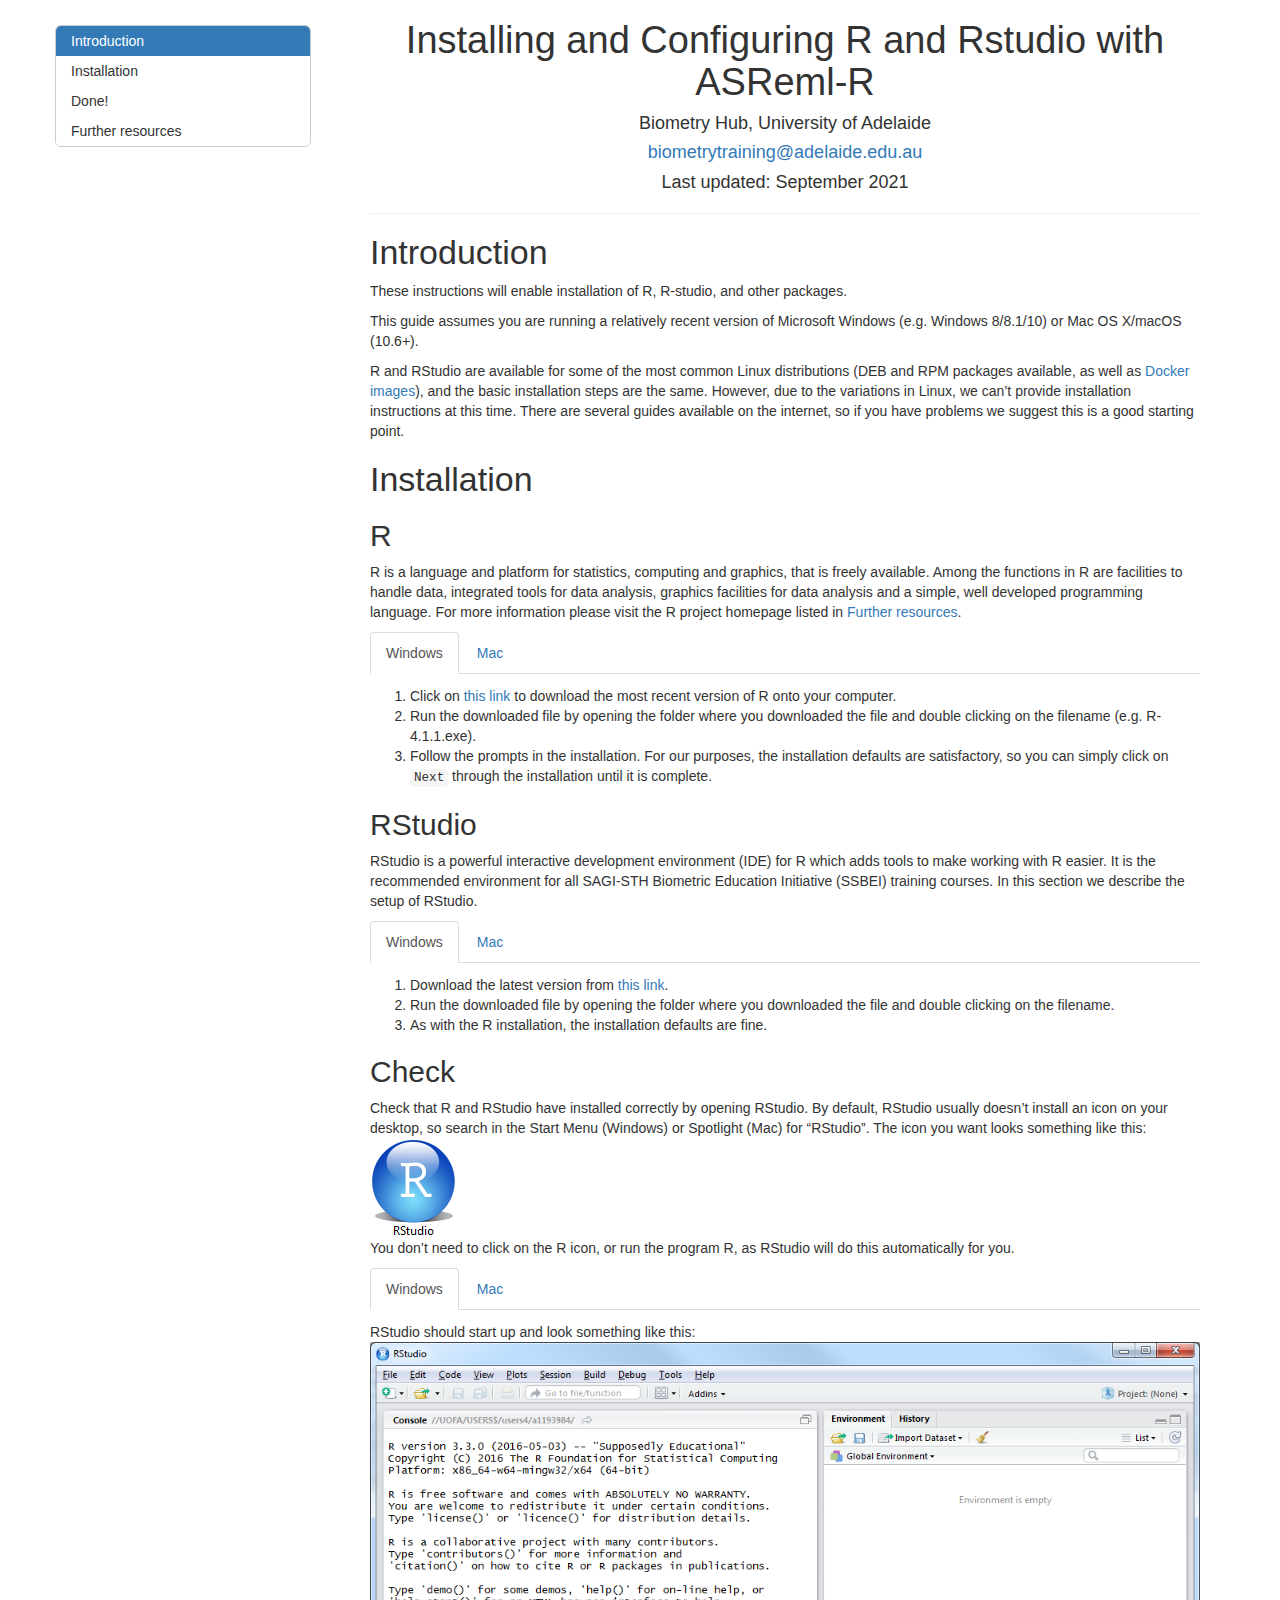
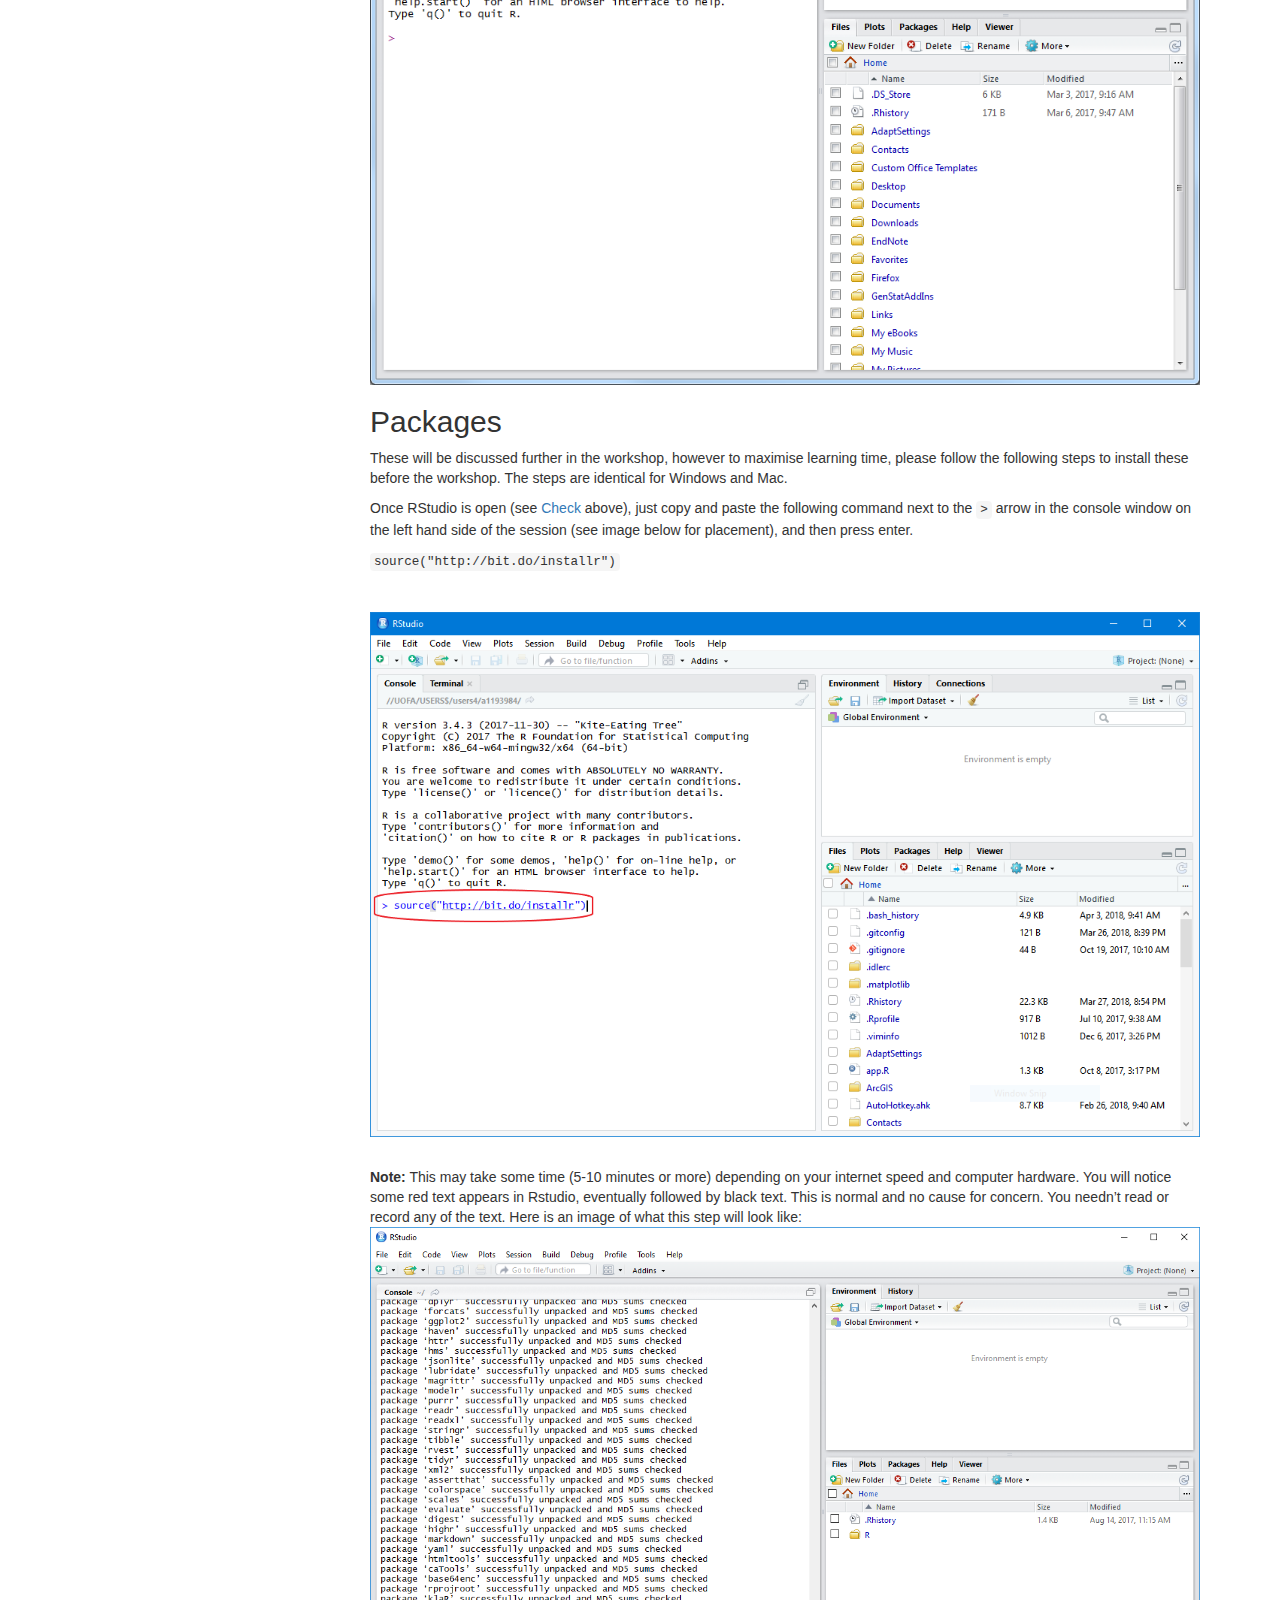
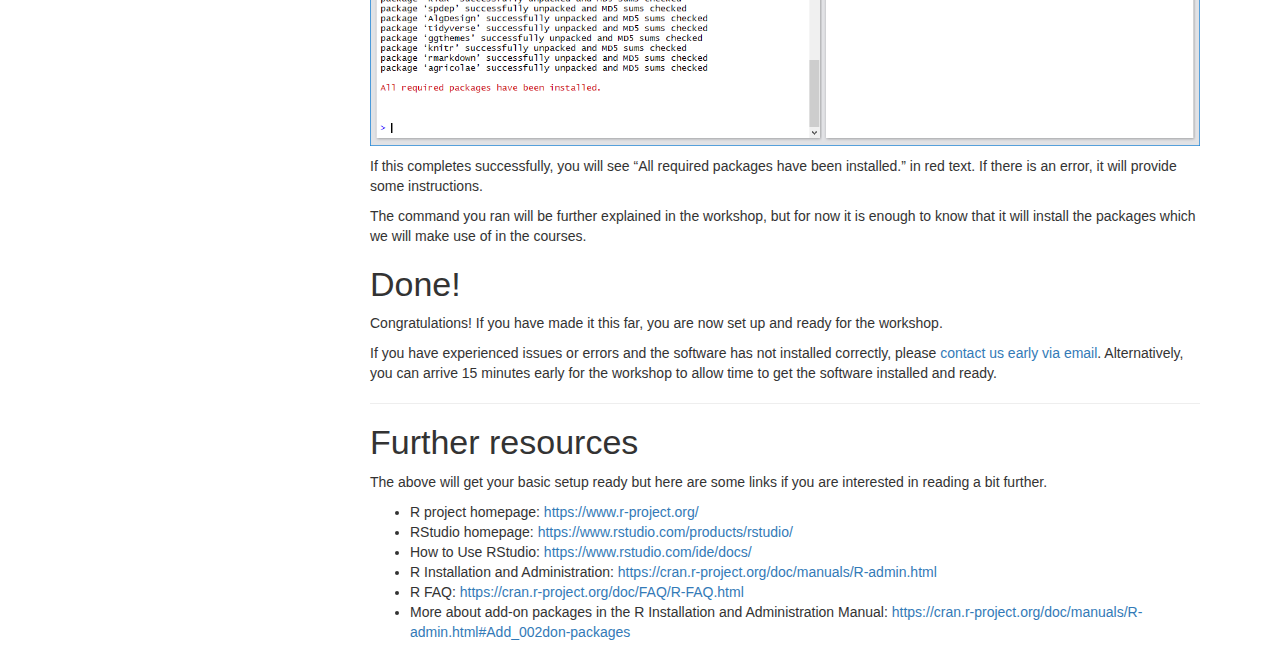
==== installing-asreml.html @ 83e39d4f "Updated asreml instructions" ====
<!DOCTYPE html>

<html>

<head>

<meta charset="utf-8" />
<meta name="generator" content="pandoc" />
<meta http-equiv="X-UA-Compatible" content="IE=EDGE" />




<title>installing-asreml.knit</title>

<script src="[data-uri]"></script>
<script src="[data-uri]"></script>
<meta name="viewport" content="width=device-width, initial-scale=1" />
<link href="data:text/css,html%7Bfont%2Dfamily%3Asans%2Dserif%3B%2Dwebkit%2Dtext%2Dsize%2Dadjust%3A100%25%3B%2Dms%2Dtext%2Dsize%2Dadjust%3A100%25%7Dbody%7Bmargin%3A0%7Darticle%2Caside%2Cdetails%2Cfigcaption%2Cfigure%2Cfooter%2Cheader%2Chgroup%2Cmain%2Cmenu%2Cnav%2Csection%2Csummary%7Bdisplay%3Ablock%7Daudio%2Ccanvas%2Cprogress%2Cvideo%7Bdisplay%3Ainline%2Dblock%3Bvertical%2Dalign%3Abaseline%7Daudio%3Anot%28%5Bcontrols%5D%29%7Bdisplay%3Anone%3Bheight%3A0%7D%5Bhidden%5D%2Ctemplate%7Bdisplay%3Anone%7Da%7Bbackground%2Dcolor%3Atransparent%7Da%3Aactive%2Ca%3Ahover%7Boutline%3A0%7Dabbr%5Btitle%5D%7Bborder%2Dbottom%3A1px%20dotted%7Db%2Cstrong%7Bfont%2Dweight%3A700%7Ddfn%7Bfont%2Dstyle%3Aitalic%7Dh1%7Bmargin%3A%2E67em%200%3Bfont%2Dsize%3A2em%7Dmark%7Bcolor%3A%23000%3Bbackground%3A%23ff0%7Dsmall%7Bfont%2Dsize%3A80%25%7Dsub%2Csup%7Bposition%3Arelative%3Bfont%2Dsize%3A75%25%3Bline%2Dheight%3A0%3Bvertical%2Dalign%3Abaseline%7Dsup%7Btop%3A%2D%2E5em%7Dsub%7Bbottom%3A%2D%2E25em%7Dimg%7Bborder%3A0%7Dsvg%3Anot%28%3Aroot%29%7Boverflow%3Ahidden%7Dfigure%7Bmargin%3A1em%2040px%7Dhr%7Bheight%3A0%3B%2Dwebkit%2Dbox%2Dsizing%3Acontent%2Dbox%3B%2Dmoz%2Dbox%2Dsizing%3Acontent%2Dbox%3Bbox%2Dsizing%3Acontent%2Dbox%7Dpre%7Boverflow%3Aauto%7Dcode%2Ckbd%2Cpre%2Csamp%7Bfont%2Dfamily%3Amonospace%2Cmonospace%3Bfont%2Dsize%3A1em%7Dbutton%2Cinput%2Coptgroup%2Cselect%2Ctextarea%7Bmargin%3A0%3Bfont%3Ainherit%3Bcolor%3Ainherit%7Dbutton%7Boverflow%3Avisible%7Dbutton%2Cselect%7Btext%2Dtransform%3Anone%7Dbutton%2Chtml%20input%5Btype%3Dbutton%5D%2Cinput%5Btype%3Dreset%5D%2Cinput%5Btype%3Dsubmit%5D%7B%2Dwebkit%2Dappearance%3Abutton%3Bcursor%3Apointer%7Dbutton%5Bdisabled%5D%2Chtml%20input%5Bdisabled%5D%7Bcursor%3Adefault%7Dbutton%3A%3A%2Dmoz%2Dfocus%2Dinner%2Cinput%3A%3A%2Dmoz%2Dfocus%2Dinner%7Bpadding%3A0%3Bborder%3A0%7Dinput%7Bline%2Dheight%3Anormal%7Dinput%5Btype%3Dcheckbox%5D%2Cinput%5Btype%3Dradio%5D%7B%2Dwebkit%2Dbox%2Dsizing%3Aborder%2Dbox%3B%2Dmoz%2Dbox%2Dsizing%3Aborder%2Dbox%3Bbox%2Dsizing%3Aborder%2Dbox%3Bpadding%3A0%7Dinput%5Btype%3Dnumber%5D%3A%3A%2Dwebkit%2Dinner%2Dspin%2Dbutton%2Cinput%5Btype%3Dnumber%5D%3A%3A%2Dwebkit%2Douter%2Dspin%2Dbutton%7Bheight%3Aauto%7Dinput%5Btype%3Dsearch%5D%7B%2Dwebkit%2Dbox%2Dsizing%3Acontent%2Dbox%3B%2Dmoz%2Dbox%2Dsizing%3Acontent%2Dbox%3Bbox%2Dsizing%3Acontent%2Dbox%3B%2Dwebkit%2Dappearance%3Atextfield%7Dinput%5Btype%3Dsearch%5D%3A%3A%2Dwebkit%2Dsearch%2Dcancel%2Dbutton%2Cinput%5Btype%3Dsearch%5D%3A%3A%2Dwebkit%2Dsearch%2Ddecoration%7B%2Dwebkit%2Dappearance%3Anone%7Dfieldset%7Bpadding%3A%2E35em%20%2E625em%20%2E75em%3Bmargin%3A0%202px%3Bborder%3A1px%20solid%20silver%7Dlegend%7Bpadding%3A0%3Bborder%3A0%7Dtextarea%7Boverflow%3Aauto%7Doptgroup%7Bfont%2Dweight%3A700%7Dtable%7Bborder%2Dspacing%3A0%3Bborder%2Dcollapse%3Acollapse%7Dtd%2Cth%7Bpadding%3A0%7D%40media%20print%7B%2A%2C%3Aafter%2C%3Abefore%7Bcolor%3A%23000%21important%3Btext%2Dshadow%3Anone%21important%3Bbackground%3A0%200%21important%3B%2Dwebkit%2Dbox%2Dshadow%3Anone%21important%3Bbox%2Dshadow%3Anone%21important%7Da%2Ca%3Avisited%7Btext%2Ddecoration%3Aunderline%7Da%5Bhref%5D%3Aafter%7Bcontent%3A%22%20%28%22%20attr%28href%29%20%22%29%22%7Dabbr%5Btitle%5D%3Aafter%7Bcontent%3A%22%20%28%22%20attr%28title%29%20%22%29%22%7Da%5Bhref%5E%3D%22javascript%3A%22%5D%3Aafter%2Ca%5Bhref%5E%3D%22%23%22%5D%3Aafter%7Bcontent%3A%22%22%7Dblockquote%2Cpre%7Bborder%3A1px%20solid%20%23999%3Bpage%2Dbreak%2Dinside%3Aavoid%7Dthead%7Bdisplay%3Atable%2Dheader%2Dgroup%7Dimg%2Ctr%7Bpage%2Dbreak%2Dinside%3Aavoid%7Dimg%7Bmax%2Dwidth%3A100%25%21important%7Dh2%2Ch3%2Cp%7Borphans%3A3%3Bwidows%3A3%7Dh2%2Ch3%7Bpage%2Dbreak%2Dafter%3Aavoid%7D%2Enavbar%7Bdisplay%3Anone%7D%2Ebtn%3E%2Ecaret%2C%2Edropup%3E%2Ebtn%3E%2Ecaret%7Bborder%2Dtop%2Dcolor%3A%23000%21important%7D%2Elabel%7Bborder%3A1px%20solid%20%23000%7D%2Etable%7Bborder%2Dcollapse%3Acollapse%21important%7D%2Etable%20td%2C%2Etable%20th%7Bbackground%2Dcolor%3A%23fff%21important%7D%2Etable%2Dbordered%20td%2C%2Etable%2Dbordered%20th%7Bborder%3A1px%20solid%20%23ddd%21important%7D%7D%40font%2Dface%7Bfont%2Dfamily%3A%27Glyphicons%20Halflings%27%3Bsrc%3Aurl%28data%3Aapplication%2Fvnd%2Ems%2Dfontobject%3Bbase64%2Cn04AAEFNAAACAAIABAAAAAAABQAAAAAAAAABAJABAAAEAExQAAAAAAAAAAIAAAAAAAAAAAEAAAAAAAAAJxJ%[base64]%2FSEdmjKHUbyow8ATBE40IvWA3vTu8LiABDQ%2BpexwUMcm1SMnNryctQSiI1K5ZnbOlXKmnVV5YvRe6RnNMFNCOs1KNVpn6yZhCJkRtVRNzEufeIq7HgSrcx4S8h%2Fv4vnrrKc6oCNxmSk2uKlZQHBii6iKFoH0746ThvkO1kJHlxjrkxs%2BLWORaDQBEtiYJIR5IB9Bi1UyL4Rmr0BNigNkMzlKQmnofBHviqVzUxwdMb3NdCn69hy%2BpRYVKGVS%2F1tnsqv4LL7wCCPZZAZPT4aCShHjHJVNuXbmMrY5LeQaGnvAkXlVrJgKRAUdFjrWEah9XebPeQMj7KS7DIBAFt8ycgC5PLGUOHSE3ErGZCiViNLL5ZARfywnCoZaKQCu6NuFX42AEeKtKUGnr%2FCm2Cy8tpFhBPMW5Fxi4Qm4TkDWh4IWFDClhU2hRWosUWqcKLlgyXB%2BlSHaWaHiWlBAR8SeSgSPCQxdVQgzUixWKSTrIQEbU94viDctkvX%2BVSjJuUmV8L4CXShI11esnp0pjWNZIyxKHS4wVQ2ime1P4RnhvGw0aDN1OLAXGERsB7buFpFGGBAre4QEQR0HOIO5oYH305G%2BKspT%2FFupEGGafCCwxSe6ZUa%2B073rXHnNdVXE6eWvibUS27XtRzkH838mYLMBmYysZTM0EM3A1fbpCBYFccN1B%2FEnCYu%2FTgCGmr7bMh8GfYL%2BBfcLvB0gRagC09w9elfldaIy%2FhNCBLRgBgtCC7jAF63wLSMAfbfAlEggYU0bUA7ACCJmTDpEmJtI78w4%2FBO7dN7JR7J7ZvbYaUbaILSQsRBiF3HGk5fEg6p9unwLvn98r%2BvnsV%2B372uf1xBLq4qU%2F45fTuqaAP%2BpssmCCCTF0mhEow8ZXZOS8D7Q85JsxZ%2BAzok7B7O%2Ff6J8AzYBySZQB%2FQHYUSA%2BEeQhEWiS6AIQzgcsDiER4MjgMBAWDV4AgQ3g1eBgIdweCQmCjJEMkJ%2BPKRWyFHHmg1Wi%2F6xzUgA0LREoKJChwnQa9B%2B5RQZRB3IlBlkAnxyQNaANwHMowzlYSMCBgnbpzvqpl0iTJNCQidDI9ZrSYNIRBhHtUa5YHMHxyGEik9hDE0AKj72AbTCaxtHPUaKZdAZSnQTyjGqGLsmBStCejApUhg4uBMU6mATujEl%2BKdDPbI6Ag4vLr%2BhjY6lbjBeoLKnZl0UZgRX8gTySOeynZVz1wOq7e1hFGYIq%2BMhrGxDLak0PrwYzSXtcuyhXEhwOYofiW%2BEcI%2Fjw8P6IY6ed%2BetAbuqKp5QIapT77LnAe505lMuqL79a0ut4rWexzFttsOsLDy7zvtQzcq3U1qabe7tB0wHWVXji%2BzDbo8x8HyIRUbXnwUcklFv51fvTymiV%2BMXLSmGH9d9%2BaXpD5X6lao41anWGig7IwIdnoBY2ht%2FpO9mClLo4NdXHAsefqWUKlXJkbqPOFhMoR4aiA1BXqhRNbB2Xwi%2B7u%2FjpAoOpKJ0UX24EsrzMfHXViakCNcKjBxuQX8BO0ZqjJ3xXzf%2B61t2VXOSgJ8xu65QKgtN6FibPmPYsXbJRHHqbgATcSZxBqGiDiU4NNNsYBsKD0MIP%2FOfKnlk%2FLkaid%[base64]%2FgFtuW0wR4cgd%2BZKesSV7QkNE2kw6AV4hoIuC02LGmTomyf8PiO6CZzOTLTPQ%2BHW06H%2Btx%2BbQ8LmDYg1pTFrp2oJXgkZTyeRJZM0C8aE2LpFrNVDuhARsN543%2FFV6klQ6Tv1OoZGXLv0igKrl%2FCmJxRmX7JJbJ998VSIPQRyDBICzl4JJlYHbdql30NvYcOuZ7a10uWRrgoieOdgIm4rlq6vNOQBuqESLbXG5lzdJGHw2m0sDYmODXbYGTfSTGRKpssTO95fothJCjUGQgEL4yKoGAF%2F0SrpUDNn8CBgBcSDQByAeNkCXp4S4Ro2Xh4OeaGRgR66PVOsU8bc6TR5%[base64]%2F1SgRCJ1dk4UdBT7OoyuNgLs0oCd8RnrEIb6QdMxT2QjD4zMrJkfgx5aDMcA4orsTtKCqWb%2FVeyceqa5OGSmB28YwH4rFbkQaLoUN8OQQYnD3w2eXpI4ScQfbCUZiJ4yMOIKLyyTc7BQ4uXUw6Ee6%2FxM%2B4Y67ngNBknxIPwuppgIhFcwJyr6EIj%2BLzNj%2FmfR2vhhRlx0BILZoAYruF0caWQ7YxO66UmeguDREAFHYuC7HJviRgVO6ruJH59h%2FC%2FPkgSle8xNzZJULLWq9JMDTE2fjGE146a1Us6PZDGYle6ldWRqn%2FpdpgHKNGrGIdkRK%2BKPETT9nKT6kLyDI8xd9A1FgWmXWRAIHwZ37WyZHOVyCadJEmMVz0MadMjDrPho%2BEIochkVC2xgGiwwsQ6DMv2P7UXqT4x7CdcYGId2BJQQa85EQKmCmwcRejQ9Bm4oATENFPkxPXILHpMPUyWTI5rjNOsIlmEeMbcOCEqInpXACYQ9DDxmFo9vcmsDblcMtg4tqBerNngkIKaFJmrQAPnq1dEzsMXcwjcHdfdCibcAxxA%2Bq%2Fj9m3LM%2FO7WJka4tSidVCjsvo2lQ%2F2ewyoYyXwAYyr2PlRoR5MpgVmSUIrM3PQxXPbgjBOaDQFIyFMJvx3Pc5RSYj12ySVF9fwFPQu2e2KWVoL9q3Ayv3IzpGHUdvdPdrNUdicjsTQ2ISy7QU3DrEytIjvbzJnAkmANXjAFERA0MUoPF3%2F5KFmW14bBNOhwircYgMqoDpUMcDtCmBE82QM2YtdjVLB4kBuKho%2FbcwQdeboqfQartuU3CsCf%2BcXkgYAqp%2F0Ee3RorAZt0AvvOCSI4JICIlGlsV0bsSid%2FNIEALAAzb6HAgyWHBps6xAOwkJIGcB82CxRQq4sJf3FzA70A%2BTRqcqjEMETCoez3mkPcpnoALs0ugJY8kQwrC%[base64]%2FWDHA60cYFaI%2FPjpzquUqdaYGcIq%2BmLez3WLFFCtNBN2QJcrlcoELgiPku5R5dSlJFaCEqEZle1AQzAKC%2B1SotMcBNyQUFuRHRF6OlimSBgjZeTBCwLyc6A%2BP%2FoFRchXTz5ADknYJHxzrJ5pGuIKRQISU6WyKTBBjD8WozmVYWIsto1AS5rxzKlvJu4E%2FvwOiKxRtCWsDM%2BeTHUrmwrCK5BIfMzGkD%2B0Fk5LzBs0jMYXktNDblB06LMNJ09U8pzSLmo14MS0OMjcdrZ31pyQqxJJpRImlSvfYAK8inkYU52QY2FPEVsjoWewpwhRp5yAuNpkqhdb7ku9Seefl2D0B8SMTFD90xi4CSOwwZy9IKkpMtI3FmFUg3%2FkFutpQGNc3pCR7gvC4sgwbupDu3DyEN%2BW6YGLNM21jpB49irxy9BSlHrVDlnihGKHwPrbVFtc%2Bh1rVQKZduxIyojccZIIcOCmhEnC7UkY68WXKQgLi2JCDQkQWJRQuk60hZp0D3rtCTINSeY9Ej2kIKYfGxwOs4j9qMM7fYZiipzgcf7TamnehqdhsiMiCawXnz4xAbyCkLAx5EGbo3Ax1u3dUIKnTxIaxwQTHehPl3V491H0%2BbC5zgpGz7Io%2BmjdhKlPJ01EeMpM7UsRJMi1nGjmJg35i6bQBAAxjO%2FENJubU2mg3ONySEoWklCwdABETcs7ck3jgiuU9pcKKpbgn%2B3YlzV1FzIkB6pmEDOSSyDfPPlQskznctFji0kpgZjW5RZe6x9kYT4KJcXg0bNiCyif%2BpZACCyRMmYsfiKmN9tSO65F0R2OO6ytlEhY5Sj6uRKfFxw0ijJaAx%2Fk3QgnAFSq27%2F2i4GEBA%2BUvTJKK%2F9eISNvG46Em5RZfjTYLdeD8kdXHyrwId%2FDQZUaMCY4gGbke2C8vfjgV%2FY9kkRQOJIn%2FxM9INZSpiBnqX0Q9GlQPpPKAyO5y%2BW5NMPSRdBCUlmuxl40ZfMCnf2Cp044uI9WLFtCi4YVxKjuRCOBWIb4XbIsGdbo4qtMQnNOQz4XDSui7W%2FN6l54qOynCqD3DpWQ%2BmpD7C40D8BZEWGJX3tlAaZBMj1yjvDYKwCJBa201u6nBKE5UE%2B7QSEhCwrXfbRZylAaAkplhBWX50dumrElePyNMRYUrC99UmcSSNgImhFhDI4BXjMtiqkgizUGCrZ8iwFxU6fQ8GEHCFdLewwxYWxgScAYMdMLmcZR6b7rZl95eQVDGVoUKcRMM1ixXQtXNkBETZkVVPg8LoSrdetHzkuM7DjZRHP02tCxA1fmkXKF3VzfN1pc1cv%2F8lbTIkkYpqKM9VOhp65ktYk%2BQ46myFWBapDfyWUCnsnI00QTBQmuFjMZTcd0V2NQ768Fhpby04k2IzNR1wKabuGJqYWwSly6ocMFGTeeI%2BejsWDYgEvr66QgqdcIbFYDNgsm0x9UHY6SCd5%2B7tpsLpKdvhahIDyYmEJQCqMqtCF6UlrE5GXRmbu%[base64]%2FiOmsLtHSWNUWEGk9hScMPShasUA1AcHOtRZlqMeQ0OzYS9vQvYUjOLrzP07BUAFikcJNMi7gIxEw4pL1G54TcmmmoAQ5s7TGWErJZ2Io4yQ0ljRYhL8H5e62oDtLF8aDpnIvZ5R3GWJyAugdiiJW9hQAVTsnCBHhwu7rkBlBX6r3b7ejEY0k5GGeyKv66v%2B6dg7mcJTrWHbtMywbedYqCQ0FPwoytmSWsL8WTtChZCKKzEF7vP6De4x2BJkkniMgSdWhbeBSLtJZR9CTHetK1xb34AYIJ37OegYIoPVbXgJ%2FqDQK%2BbfCtxQRVKQu77WzOoM6SGL7MaZwCGJVk46aImai9fmam%2BWpHG%2B0BtQPWUgZ7RIAlPq6lkECUhZQ2gqWkMYKcYMYaIc4gYCDFHYa2d1nzp3%2BJ1eCBay8IYZ0wQRKGAqvCuZ%2FUgbQPyllosq%2BXtfKIZOzmeJqRazpmmoP%2F76YfkjzV2NlXTDSBYB04SVlNQsFTbGPk1t%2FI4Jktu0XSgifO2ozFOiwd%2F0SssJDn0dn4xqk4GDTTKX73%2FwQyBLdqgJ%2BWx6AQaba3BA9CKEzjtQYIfAsiYamapq80LAamYjinlKXUkxdpIDk0puXUEYzSalfRibAeDAKpNiqQ0FTwoxuGYzRnisyTotdVTclis1LHRQCy%2FqqL8oUaQzWRxilq5Mi0IJGtMY02cGLD69vGjkj3p6pGePKI8bkBv5evq8SjjyU04vJR2cQXQwSJyoinDsUJHCQ50jrFTT7yRdbdYQMB3MYCb6uBzJ9ewhXYPAIZSXfeEQBZZ3GPN3Nbhh%2FwkvAJLXnQMdi5NYYZ5GHE400GS5rXkOZSQsdZgIbzRnF9ueLnsfQ47wHAsirITnTlkCcuWWIUhJSbpM3wWhXNHvt2xUsKKMpdBSbJnBMcihkoDqAd1Zml%2FR4yrzow1Q2A5G%2Bkzo%2FRhRxQS2lCSDRV8LlYLBOOoo1bF4jwJAwKMK1tWLHlu9i0j4Ig8qVm6wE1DxXwAwQwsaBWUg2pOOol2dHxyt6npwJEdLDDVYyRc2D0HbcbLUJQj8gPevQBUBOUHXPrsAPBERICpnYESeu2OHotpXQxRGlCCtLdIsu23MhZVEoJg8Qumj%2FUMMc34IBqTKLDTp76WzL%2FdMjCxK7MjhiGjeYAC%2Fkj%2FjY%2FRde7hpSM1xChrog6yZ7OWTuD56xBJnGFE%2BpT2ElSyCnJcwVzCjkqeNLfMEJqKW0G7OFIp0G%2B9mh50I9o8k1tpCY0xYqFNIALgIfc2me4n1bmJnRZ89oepgLPT0NTMLNZsvSCZAc3TXaNB07vail36%2FdBySis4m9%2FDR8izaLJW6bWCkVgm5T%2Bius3ZXq4xI%2BGnbveLbdRwF2mNtsrE0JjYc1AXknCOrLSu7Te%2Fr4dPYMCl5qtiHNTn%2BTPbh1jCBHH%2BdMJNhwNgs3nT%2BOhQoQ0vYif56BMG6WowAcHR3DjQolxLzyVekHj00PBAaW7IIAF1EF%2BuRIWyXjQMAs2chdpaKPNaB%2BkSezYt0%2BCA04sOg5vx8Fr7Ofa9sUv87h7SLAUFSzbetCCZ9pmyLt6l6%2FTzoA1%2FZBG9bIUVHLAbi%2FkdBFgYGyGwRQGBpkqCEg2ah9UD6EedEcEL3j4y0BQQCiExEnocA3SZboh%2Bepgd3YsOkHskZwPuQ5OoyA0fTA5AXrHcUOQF%2BzkJHIA7PwCDk1gGVmGUZSSoPhNf%2BTklauz98QofOlCIQ%2FtCD4dosHYPqtPCXB3agggQQIqQJsSkB%2Bqn0rkQ1toJjON%2FOtCIB9RYv3PqRA4C4U68ZMlZn6BdgEvi2ziU%2BTQ6NIw3ej%2BAtDwMGEZk7e2IjxUWKdAxyaw9OCwSmeADTPPleyk6UhGDNXQb%2B%2BW6Uk4q6F7%2Frg6WVTo82IoCxSIsFDrav4EPHphD3u4hR53WKVvYZUwNCCeM4PMBWzK%2BEfIthZOkuAwPo5C5jgoZgn6dUdvx5rIDmd58cXXdKNfw3l%2BwM2UjgrDJeQHhbD7HW2QDoZMCujgIUkk5Fg8VCsdyjOtnGRx8wgKRPZN5dR0zPUyfGZFVihbFRniXZFOZGKPnEQzU3AnD1KfR6weHW2XS6KbPJxUkOTZsAB9vTVp3Le1F8q5l%2BDMcLiIq78jxAImD2pGFw0VHfRatScGlK6SMu8leTmhUSMy8Uhdd6xBiH3Gdman4tjQGLboJfqz6fL2WKHTmrfsKZRYX6BTDjDldKMosaSTLdQS7oDisJNqAUhw1PfTlnacCO8vl8706Km1FROgLDmudzxg%2BEWTiArtHgLsRrAXYWdB0NmToNCJdKm0KWycZQqb%2BMw76Qy29iQ5up%2FX7oyw8QZ75kP5F6iJAJz6KCmqxz8fEa%2FxnsMYcIO%2FvEkGRuMckhr4rIeLrKaXnmIzlNLxbFspOphkcnJdnz%2FChp%2FVlpj2P7jJQmQRwGnltkTV5dbF9fE3%2FfxoSqTROgq9wFUlbuYzYcasE0ouzBo%2BdDCDzxKAfhbAZYxQiHrLzV2iVexnDX%2FQnT1fsT%2Fxuhu1ui5qIytgbGmRoQkeQooO8eJNNZsf0iALur8QxZFH0nCMnjerYQqG1pIfjyVZWxhVRznmmfLG00BcBWJE6hzQWRyFknuJnXuk8A5FRDCulwrWASSNoBtR%2BCtGdkPwYN2o7DOw%2FVGlCZPusRBFXODQdUM5zeHDIVuAJBLqbO%2Ff9Qua%2BpDqEPk230Sob9lEZ8BHiCorjVghuI0lI4JDgHGRDD%2FprQ84B1pVGkIpVUAHCG%2Biz3Bn3qm2AVrYcYWhock4jso5%2BJ7HfHVj4WMIQdGctq3psBCVVzupQOEioBGA2Bk%2BUILT7%2BVoX5mdxxA5fS42gISQVi%2FHTzrgMxu0fY6hE1ocUwwbsbWcezrY2n6S8%2F6cxXkOH4prpmPuFoikTzY7T85C4T2XYlbxLglSv2uLCgFv8Quk%2FwdesUdWPeHYIH0R729JIisN9Apdd4eB10aqwXrPt%2BSu9mA8k8n1sjMwnfsfF2j3jMUzXepSHmZ%2FBfqXvzgUNQQWOXO8YEuFBh4QTYCkOAPxywpYu1VxiDyJmKVcmJPGWk%2Fgc3Pov02StyYDahwmzw3E1gYC9wkupyWfDqDSUMpCTH5e5N8B%2F%2FlHiMuIkTNw4USHrJU67bjXGqNav6PBuQSoqTxc8avHoGmvqNtXzIaoyMIQIiiUHIM64cXieouplhNYln7qgc4wBVAYR104kO%2BCvKqsg4yIUlFNThVUAKZxZt1XA34h3TCUUiXVkZ0w8Hh2R0Z5L0b4LZvPd%2Fp1gi%2F07h8qfwHrByuSxglc9cI4QIg2oqvC%2Fqm0i7tjPLTgDhoWTAKDO2ONW5oe%2B%2FeKB9vZB8K6C25yCZ9RFVMnb6NRdRjyVK57CHHSkJBfnM2%2Fj4ODUwRkqrtBBCrDsDpt8jhZdXoy%2F1BCqw3sSGhgGGy0a5Jw6BP%2FTExoCmNFYjZl248A0osgPyGEmRA%2BfAsqPVaNAfytu0vuQJ7rk3J4kTDTR2AlCHJ5cls26opZM4w3jMULh2YXKpcqGBtuleAlOZnaZGbD6DHzMd6i2oFeJ8z9XYmalg1Szd%2FocZDc1C7Y6vcALJz2lYnTXiWEr2wawtoR4g3jvWUU2Ngjd1cewtFzEvM1NiHZPeLlIXFbBPawxNgMwwAlyNSuGF3zizVeOoC9bag1qRAQKQE%2FEZBWC2J8mnXAN2aTBboZ7HewnObE8CwROudZHmUM5oZ%2FUgd%2FJZQK8lvAm43uDRAbyW8gZ%2BZGq0EVerVGUKUSm%2FIdn8AQHdR4m7bue88WBwft9mSCeMOt1ncBwziOmJYI2ZR7ewNMPiCugmSsE4EyQ%2BQATJG6qORMGd4snEzc6B4shPIo4G1T7PgSm8PY5eUkPdF8JZ0VBtadbHXoJgnEhZQaODPj2gpODKJY5Yp4DOsLBFxWbvXN755KWylJm%2BoOd4zEL9Hpubuy2gyyfxh8oEfFutnYWdfB8PdESLWYvSqbElP9qo3u6KTmkhoacDauMNNjj0oy40DFV7Ql0aZj77xfGl7TJNHnIwgqOkenruYYNo6h724%2BzUQ7%2BvkCpZB%2BpGA562hYQiDxHVWOq0oDQl%2FQsoiY%2BcuI7iWq%2FZIBtHcXJ7kks%2Bh2fCNUPA82BzjnqktNts%2BRLdk1VSu%2BtqEn7QZCCsvEqk6FkfiOYkrsw092J8jsfIuEKypNjLxrKA9kiA19mxBD2suxQKCzwXGws7kEJvlhUiV9tArLIdZW0IORcxEzdzKmjtFhsjKy%2F44XYXdI5noQoRcvjZ1RMPACRqYg2V1%2BOwOepcOknRLLFdYgTkT5UApt%2FJhLM3jeFYprZV%2BZow2g8fP%2BU68hkKFWJj2yBbKqsrp25xkZX1DAjUw52IMYWaOhab8Kp05VrdNftqwRrymWF4OQSjbdfzmRZirK8FMJELEgER2PHjEAN9pGfLhCUiTJFbd5LBkOBMaxLr%2FA1SY9dXFz4RjzoU9ExfJCmx%2FI9FKEGT3n2cmzl2X42L3Jh%2BAbQq6sA%2BSs1kitoa4TAYgKHaoybHUDJ51oETdeI%2F9ThSmjWGkyLi5QAGWhL0BG1UsTyRGRJOldKBrYJeB8ljLJHfATWTEQBXBDnQexOHTB%2BUn44zExFE4vLytcu5NwpWrUxO%2F0ZICUGM7hGABXym0V6ZvDST0E370St9MIWQOTWngeoQHUTdCJUP04spMBMS8LSker9cReVQkULFDIZDFPrhTzBl6sed9wcZQTbL%2BBDqMyaN3RJPh%2Fanbx%2BIv%2BqgQdAa3M9Z5JmvYlh4qop%2BHo1F1W5gbOE9YKLgAnWytXElU4G8GtW47lhgFE6gaSs%2Bgs37sFvi0PPVvA5dnCBgILTwoKd%2F%2BDoL9F6inlM7H4rOTzD79KJgKlZO%2FZgt22UsKhrAaXU5ZcLrAglTVKJEmNJvORGN1vqrcfSMizfpsgbIe9zno%2BgBoKVXgIL%2FVI8dB1O5o%2FR3Suez%2FgD7M781ShjKpIIORM%2FnxG%2BjjhhgPwsn2IoXsPGPqYHXA63zJ07M2GPEykQwJBYLK808qYxuIew4frk52nhCsnCYmXiR6CuapvE1IwRB4%2FQftDbEn%2BAucIr1oxrLabRj9q4ae0%2BfXkHnteAJwXRbVkR0mctVSwEbqhJiMSZUp9DNbEDMmjX22m3ABpkrPQQTP3S1sib5pD2VRKRd%2BeNAjLYyT0hGrdjWJZy24OYXRoWQAIhGBZRxuBFMjjZQhpgrWo8SiFYbojcHO8V5DyscJpLTHyx9Fimassyo5U6WNtquUMYgccaHY5amgR3PQzq3ToNM5ABnoB9kuxsebqmYZm0R9qxJbFXCQ1UPyFIbxoUraTJFDpCk0Wk9GaYJKz%2F6oHwEP0Q14lMtlddQsOAU9zlYdMVHiT7RQP3XCmWYDcHCGbVRHGnHuwzScA0BaSBOGkz3lM8CArjrBsyEoV6Ys4qgDK3ykQQPZ3hCRGNXQTNNXbEb6tDiTDLKOyMzRhCFT%2BmAUmiYbV3YQVqFVp9dorv%2BTsLeCykS2b5yyu8AV7IS9cxcL8z4Kfwp%2BxJyYLv1OsxQCZwTB4a8BZ%2F5EdxTBJthApqyfd9u3ifr%2FWILTqq5VqgwMT9SOxbSGWLQJUUWCVi4k9tho9nEsbUh7U6NUsLmkYFXOhZ0kmamaJLRNJzSj%2Fqn4Mso6zb6iLLBXoaZ6AqeWCjHQm2lztnejYYM2eubnpBdKVLORZhudH3JF1waBJKA9%2BW8EhMj3Kzf0L4vi4k6RoHh3Z5YgmSZmk6ns4fjScjAoL8GoOECgqgYEBYUGFVO4FUv4%2FYtowhEmTs0vrvlD%2FCrisnoBNDAcUi%2FteY7OctFlmARQzjOItrrlKuPO6E2Ox93L4O%2F4DcgV%2FdZ7qR3VBwVQxP1GCieA4RIpweYJ5FoYrHxqRBdJjnqbsikA2Ictbb8vE1GYIo9dacK0REgDX4smy6GAkxlH1yCGGsk%2BtgiDhNKuKu3yNrMdxafmKTF632F8Vx4BNK57GvlFisrkjN9WDAtjsWA0ENT2e2nETUb%2Fn7qwhvGnrHuf5bX6Vh%2Fn3xffU3PeHdR%2BFA92i6ufT3AlyAREoNDh6chiMWTvjKjHDeRhOa9YkOQRq1vQXEMppAQVwHCuIcV2g5rBn6GmZZpTR7vnSD6ZmhdSl176gqKTXu5E%2BYbfL0adwNtHP7dT7t7b46DVZIkzaRJOM%2BS6KcrzYVg%2BT3wSRFRQashjfU18NutrKa%2F7PXbtuJvpIjbgPeqd%2BpjmRw6YKpnANFSQcpzTZgpSNJ6J7uiagAbir%2F8tNXJ%2FOsOnRh6iuIexxrmkIneAgz8QoLmiaJ8sLQrELVK2yn3wOHp57BAZJhDZjTBzyoRAuuZ4eoxHruY1pSb7qq79cIeAdOwin4GdgMeIMHeG%2BFZWYaiUQQyC5b50zKjYw97dFjAeY2I4Bnl105Iku1y0lMA1ZHolLx19uZnRdILcXKlZGQx%2FGdEqSsMRU1BIrFqRcV1qQOOHyxOLXEGcbRtAEsuAC2V4K3p5mFJ22IDWaEkk9ttf5Izb2LkD1MnrSwztXmmD%2FQi%2FEmVEFBfiKGmftsPwVaIoZanlKndMZsIBOskFYpDOq3QUs9aSbAAtL5Dbokus2G4%2FasthNMK5UQKCOhU97oaOYNGsTah%2BjfCKsZnTRn5TbhFX8ghg8CBYt%2FBjeYYYUrtUZ5jVij%2Fop7V5SsbA4mYTOwZ46hqdpbB6Qvq3AS2HHNkC15pTDIcDNGsMPXaBidXYPHc6PJAkRh29Vx8KcgX46LoUQBhRM%2B3SW6Opll%2FwgxxsPgKJKzr5QCmwkUxNbeg6Wj34SUnEzOemSuvS2OetRCO8Tyy%2BQbSKVJcqkia%2BGvDefFwMOmgnD7h81TUtMn%2BmRpyJJ349HhAnoWFTejhpYTL9G8N2nVg1qkXBeoS9Nw2fB27t7trm7d%2FQK7Cr4uoCeOQ7%2F8JfKT77KiDzLImESHw%2F0wf73QeHu74hxv7uihi4fTX%2BXEwAyQG3264dwv17aJ5N335Vt9sdrAXhPOAv8JFvzqyYXwfx8WYJaef1gMl98JRFyl5Mv5Uo%2FoVH5ww5OzLFsiTPDns7fS6EURSSWd%2F92BxMYQ8sBaH%2Bj%2BwthQPdVgDGpTfi%2BJQIWMD8xKqULliRH01rTeyF8x8q%2FGBEEEBrAJMPf25UQwi0b8tmqRXY7kIvNkzrkvRWLnxoGYEJsz8u4oOyMp8cHyaybb1HdMCaLApUE%2B%2F7xLIZGP6H9xuSEXp1zLIdjk5nBaMuV%2FyTDRRP8Y2ww5RO6d2D94o%2B6ucWIqUAvgHIHXhZsmDhjVLczmZ3ca0Cb3PpKwt2UtHVQ0BgFJsqqTsnzZPlKahRUkEu4qmkJt%2Bkqdae76ViWe3STan69yaF9%2BfESD2lcQshLHWVu4ovItXxO69bqC5p1nZLvI8NdQB9s9UNaJGlQ5mG947ipdDA0eTIw%2FA1zEdjWquIsQXXGIVEH0thC5M%2BW9pZe7IhAVnPJkYCCXN5a32HjN6nsvokEqRS44tGIs7s2LVTvcrHAF%2BRVmI8L4HUYk4x%2B67AxSMJKqCg8zrGOgvK9kNMdDrNiUtSWuHFpC8%2Fp5qIQrEo%2FH%2B1l%2F0cAwQ2nKmpWxKcMIuHY44Y6DlkpO48tRuUGBWT0FyHwSKO72Ud%2BtJUfdaZ4CWNijzZtlRa8%2BCkmO%2FEwHYfPZFU%2FhzjFWH7vnzHRMo%2BaF9u8qHSAiEkA2HjoNQPEwHsDKOt6hOoK3Ce%2F%2B%2F9boMWDa44I6FrQhdgS7OnNaSzwxWKZMcyHi6LN4WC6sSj0qm2PSOGBTvDs%2FGWJS6SwEN%2FULwpb4LQo9fYjUfSXRwZkynUazlSpvX9e%2BG2zor8l%2BYaMxSEomDdLHGcD6YVQPegTaA74H8%2BV4WvJkFUrjMLGLlvSZQWvi8%2FQA7yzQ8GPno%2F%2F5SJHRP%2FOqKObPCo81s%2F%2B6WgLqykYpGAgQZhVDEBPXWgU%2FWzFZjKUhSFInufPRiMAUULC6T11yL45ZrRoB4DzOyJShKXaAJIBS9wzLYIoCEcJKQW8GVCx4fihqJ6mshBUXSw3wWVj3grrHQlGNGhIDNNzsxQ3M%2BGWn6ASobIWC%2BLbYOC6UpahVO13Zs2zOzZC8z7FmA05JhUGyBsF4tsG0drcggIFzgg%2Fkpf3%2BCnAXKiMgIE8Jk%2FMhpkc8DUJEUzDSnWlQFme3d0sHZDrg7LavtsEX3cHwjCYA17pMTfx8Ajw9hHscN67hyo%2BRJQ4458RmPywXykkVcW688oVUrQhahpPRvTWPnuI0B%2BSkQu7dCyvLRyFYlC1LG1gRCIvn3rwQeINzZQC2KXq31FaR9UmVV2QeGVqBHjmE%2BVMd3b1fhCynD0pQNhCG6%2FWCDbKPyE7NRQzL3BzQAJ0g09aUzcQA6mUp9iZFK6Sbp%2FYbHjo%2B%2B7%2FWj8S4YNa%2BZdqAw1hDrKWFXv9%2BzaXpf8ZTDSbiqsxnwN%2FCzK5tPkOr4tRh2kY3Bn9JtalbIOI4b3F7F1vPQMfoDcdxMS8CW9m%2FNCW%2FHILTUVWQIPiD0j1A6bo8vsv6P1hCESl2abrSJWDrq5sSzUpwoxaCU9FtJyYH4QFMxDBpkkBR6kn0LMPO%2B5EJ7Z6bCiRoPedRZ%2FP0SSdii7ZnPAtVwwHUidcdyspwncz5uq6vvm4IEDbJVLUFCn%2FLvIHfooUBTkFO130FC7CmmcrKdgDJcid9mvVzsDSibOoXtIf9k6ABle3PmIxejodc4aob0QKS432srrCMndbfD454q52V01G4q913mC5HOsTzWF4h2No1av1VbcUgWAqyoZl%2B11PoFYnNv2HwAODeNRkHj%2B8SF1fcvVBu6MrehHAZK1Gm69ICcTKizykHgGFx7QdowTVAsYEF2tVc0Z6wLryz2FI1sc5By2znJAAmINndoJiB4sfPdPrTC8RnkW7KRCwxC6YvXg5ahMlQuMpoCSXjOlBy0Kij%2BbsCYPbGp8BdCBiLmLSAkEQRaieWo1SYvZIKJGj9Ur%2FeWHjiB7SOVdqMAVmpBvfRiebsFjger7DC%2B8kRFGtNrTrnnGD2GAJb8rQCWkUPYHhwXsjNBSkE6lGWUj5QNhK0DMNM2l%2BkXRZ0KLZaGsFSIdQz%2FHXDxf3%2FTE30%2BDgBKWGWdxElyLccJfEpjsnszECNoDGZpdwdRgCixeg9L4EPhH%2BRptvRMVRaahu4cySjS3P5wxAUCPkmn%2BrhyASpmiTaiDeggaIxYBmtLZDDhiWIJaBgzfCsAGUF1Q1SFZYyXDt9skCaxJsxK2Ms65dmdp5WAZyxik%2FzbrTQk5KmgxCg%2Ff45L0jywebOWUYFJQAJia7XzCV0x89rpp%2Ff3AVWhSPyTanqmik2SkD8A3Ml4NhIGLAjBXtPShwKYfi2eXtrDuKLk4QlSyTw1ftXgwqA2jUuopDl%2B5tfUWZNwBpEPXghzbBggYCw%2Fdhy0ntds2yeHCDKkF%2FYxQjNIL%2FF%2F37jLPHCKBO9ibwYCmuxImIo0ijV2Wbg3kSN2psoe8IsABv3RNFaF9uMyCtCYtqcD%2BqNOhwMlfARQUdJ2tUX%2BMNJqOwIciWalZsmEjt07tfa8ma4cji9sqz%2BQ9hWfmMoKEbIHPOQORbhQRHIsrTYlnVTNvcq1imqmmPDdVDkJgRcTgB8Sb6epCQVmFZe%2BjGDiNJQLWnfx%2BdrTKYjm0G8yH0ZAGMWzEJhUEQ4Maimgf%2Fbkvo8PLVBsZl152y5S8%2BHRDfZIMCbYZ1WDp4yrdchOJw8k6R%2B%2F2pHmydK4NIK2PHdFPHtoLmHxRDwLFb7eB%2BM4zNZcB9NrAgjVyzLM7xyYSY13ykWfIEEd2n5%2FiYp3ZdrCf7fL%2Ben%2BsIJu2W7E30MrAgZBD1rAAbZHPgeAMtKCg3NpSpYQUDWJu9bT3V7tOKv%2BNRiJc8JAKqqgCA%2FPNRBR7ChpiEulyQApMK1AyqcWnpSOmYh6yLiWkGJ2mklCSPIqN7UypWj3dGi5MvsHQ87MrB4VFgypJaFriaHivwcHIpmyi5LhNqtem4q0n8awM19Qk8BOS0EsqGscuuydYsIGsbT5GHnERUiMpKJl4ON7qjB4fEqlGN%2FhCky89232UQCiaeWpDYCJINXjT6xl4Gc7DxRCtgV0i1ma4RgWLsNtnEBRQFqZggCLiuyEydmFd7WlogpkCw5G1x4ft2psm3KAREwVwr1Gzl6RT7FDAqpVal34ewVm3VH4qn5mjGj%2BbYL1NgfLNeXDwtmYSpwzbruDKpTjOdgiIHDVQSb5%2FzBgSMbHLkxWWgghIh9QTFSDILixVwg0Eg1puooBiHAt7DzwJ7m8i8%2Fi%2BjHvKf0QDnnHVkVTIqMvIQImOrzCJwhSR7qYB5gSwL6aWL9hERHCZc4G2%2BJrpgHNB8eCCmcIWIQ6rSdyPCyftXkDlErUkHafHRlkOIjxGbAktz75bnh50dU7YHk%2BMz7wwstg6RFZb%2BTZuSOx1qqP5C66c0mptQmzIC2dlpte7vZrauAMm%2F7RfBYkGtXWGiaWTtwvAQiq2oD4YixPLXE2khB2FRaNRDTk%2B9sZ6K74Ia9VntCpN4BhJGJMT4Z5c5FhSepRCRWmBXqx%2BwhVZC4me4saDs2iNqXMuCl6iAZflH8fscC1sTsy4PHeC%2BXYuqMBMUun5YezKbRKmEPwuK%2BCLzijPEQgfhahQswBBLfg%[base64]%2BRCMlDDbElcjaROLDoualmUIQ88Kekk3iM4OQrADcxi3rJguS4MOIBIgKgXrjd1WkbCdqxJk%2F4efRIFsavZA7KvvJQqp3Iid5Z0NFc5aiMRzGN3vrpBzaMy4JYde3wr96PjN90AYOIbyp6T4zj8LoE66OGcX1Ef4Z3KoWLAUF4BTg7ug%2FAbkG5UNQXAMkQezujSHeir2uTThgd3gpyzDrbnEdDRH2W7U6PeRvBX1ZFMP5RM%2BZu6UUZZD8hDPHldVWntTCNk7To8IeOW9yn2wx0gmurwqC60AOde4r3ETi5pVMSDK8wxhoGAoEX9NLWHIR33VbrbMveii2jAJlrxwytTHbWNu8Y4N8vCCyZjAX%2FpcsfwXbLze2%2BD%2Bu33OGBoJyAAL3jn3RuEcdp5If8O%2Ba4NKWvxOTyDltG0IWoHhwVGe7dKkCWFT%2B%2Btm%2BhaBCikRUUMrMhYKZJKYoVuv%2FbsJzO8DwfVIInQq3g3BYypiz8baogH3r3GwqCwFtZnz4xMjAVOYnyOi5HWbFA8n0qz1OjSpHWFzpQOpvkNETZBGpxN8ybhtqV%2FDMUxd9uFZmBfKXMCn%2FSqkWJyKPnT6lq%2B4zBZni6fYRByJn6OK%2BOgPBGRAJluwGSk4wxjOOzyce%2FPKODwRlsgrVkdcsEiYrqYdXo0Er2GXi2GQZd0tNJT6c9pK1EEJG1zgDJBoTVuCXGAU8BKTvCO%2FcEQ1Wjk3Zzuy90JX4m3O5IlxVFhYkSUwuQB2up7jhvkm%2BbddRQu5F9s0XftGEJ9JSuSk%2BZachCbdU45fEqbugzTIUokwoAKvpUQF%2FCvLbWW5BNQFqFkJg2f30E%2F48StNe5QwBg8zz3YAJ82FZoXBxXSv4QDooDo79NixyglO9AembuBcx5Re3CwOKTHebOPhkmFC7wNaWtoBhFuV4AkEuJ0J%2B1pT0tLkvFVZaNzfhs%2FKd3%2BA9YsImlO4XK4vpCo%2FelHQi%2F9gkFg07xxnuXLt21unCIpDV%2BbbRxb7FC6nWYTsMFF8%2B1LUg4JFjVt3vqbuhHmDKbgQ4e%2BRGizRiO8ky05LQGMdL2IKLSNar0kNG7lHJMaXr5mLdG3nykgj6vB%2FKVijd1ARWkFEf3yiUw1v%2FWaQivVUpIDdSNrrKbjO5NPnxz6qTTGgYg03HgPhDrCFyYZTi3XQw3HXCva39mpLNFtz8AiEhxAJHpWX13gCTAwgm9YTvMeiqetdNQv6IU0hH0G%2BZManTqDLPjyrOse7WiiwOJCG%[base64]%2F6gQKuihPtiUtlCQVPohUgzfezTg8o1b3n9pNZeco1QucaoXe40Fa5JYhqdTspFmxGtW9h5ezLFZs3j%2FN46f%2BS2rjYNC2JySXrnSAFhvAkz9a5L3pza8eYKHNoPrvBRESpxYPJdKVUxBE39nJ1chrAFpy4MMkf0qKgYALctGg1DQI1kIymyeS2AJNT4X240d3IFQb%2F0jQbaHJ2YRK8A%2Bls6WMhWmpCXYG5jqapGs5%2FeOJErxi2%2F2KWVHiPellTgh%2FfNl%2F2KYPKb7DUcAg%2BmCOPQFCiU9Mq%2FWLcU1xxC8aLePFZZlE%2BPCLzf7ey46INWRw2kcXySR9FDgByXzfxiNKwDFbUSMMhALPFSedyjEVM5442GZ4hTrsAEvZxIieSHGSgkwFh%2FnFNdrrFD4tBH4Il7fW6ur4J8Xaz7RW9jgtuPEXQsYk7gcMs2neu3zJwTyUerHKSh1iTBkj2YJh1SSOZL5pLuQbFFAvyO4k1Hxg2h99MTC6cTUkbONQIAnEfGsGkNFWRbuRyyaEZInM5pij73EA9rPIUfU4XoqQpHT9THZkW%2BoKFLvpyvTBMM69tN1Ydwv1LIEhHsC%2BueVG%2Bw%2BkyCPsvV3erRikcscHjZCkccx6VrBkBRusTDDd8847GA7p2Ucy0y0HdSRN6YIBciYa4vuXcAZbQAuSEmzw%2BH%2FAuOx%2BaH%2BtBL88H57D0MsqyiZxhOEQkF%2F8DR1d2hSPMj%2FsNOa5rxcUnBgH8ictv2J%2Bcb4BA4v3MCShdZ2vtK30vAwkobnEWh7rsSyhmos3WC93Gn9C4nnAd%2FPjMMtQfyDNZsOPd6XcAsnBE%2FmRHtHEyJMzJfZFLE9OvQa0i9kUmToJ0ZxknTgdl%2FXPV8xoh0K7wNHHsnBdvFH3sv52lU7UFteseLG%2FVanIvcwycVA7%2BBE1Ulyb20BvwUWZcMTKhaCcmY3ROpvonVMV4N7yBXTL7IDtHzQ4CCcqF66LjF3xUqgErKzolLyCG6Kb7irP%2FMVTCCwGRxfrPGpMMGvPLgJ881PHMNMIO09T5ig7AzZTX%2F5PLlwnJLDAPfuHynSGhV4tPqR3gJ4kg4c06c%2FF1AcjGytKm2Yb5jwMotF7vro4YDLWlnMIpmPg36NgAZsGA0W1spfLSue4xxat0Gdwd0lqDBOgIaMANykwwDKejt5YaNtJYIkrSgu0KjIg0pznY0SCd1qlC6R19g97UrWDoYJGlrvCE05J%2F5wkjpkre727p5PTRX5FGrSBIfJqhJE%2FIS876PaHFkx9pGTH3oaY3jJRvLX9Iy3Edoar7cFvJqyUlOhAEiOSAyYgVEGkzHdug%2BoRHIEOXAExMiTSKU9A6nmRC8mp8iYhwWdP2U%[base64]%2FBQQp1sWlNolpIu4ekxUTBV7NmxOFKEBmmN%2BnA7pvF78%2FRII5ZHA09OAiE%2F66MF6HQ%2BqVEJCHxwymukkNvzqHEh52dULPbVasfQMgTDyBZzx4007YiKdBuUauQOt27Gmy8ISclPmEUCIcuLbkb1mzQSqIa3iE0PJh7UMYQbkpe%2BhXjTJKdldyt2mVPwywoODGJtBV1lJTgMsuSQBlDMwhEKIfrvsxGQjHPCEfNfMAY2oxvyKcKPUbQySkKG6tj9AQyEW3Q5rpaDJ5Sns9ScLKeizPRbvWYAw4bXkrZdmB7CQopCH8NAmqbuciZChHN8lVGaDbCnmddnqO1PQ4ieMYfcSiBE5zzMz%2BJV%2F4eyzrzTEShvqSGzgWimkNxLvUj86iAwcZuIkqdB0VaIB7wncLRmzHkiUQpPBIXbDDLHBlq7vp9xwuC9AiNkIptAYlG7Biyuk8ILdynuUM1cHWJgeB%2BK3wBP%2FineogxkvBNNQ4AkW0hvpBOQGFfeptF2YTR75MexYDUy7Q%2F9uocGsx41O4IZhViw%2F2FvAEuGO5g2kyXBUijAggWM08bRhXg5ijgMwDJy40QeY%2FcQpUDZiIzmvskQpO5G1zyGZA8WByjIQU4jRoFJt56behxtHUUE%2Fom7Rj2psYXGmq3llVOCgGYKNMo4pzwntITtapDqjvQtqpjaJwjHmDzSVGLxMt12gEXAdLi%2FcaHSM3FPRGRf7dB7YC%2BcD2ho6oL2zGDCkjlf%2FDFoQVl8GS%2F56wur3rdV6ggtzZW60MRB3g%2BU1W8o8cvqIpMkctiGVMzXUFI7FacFLrgtdz4mTEr4aRAaQ2AFQaNeG7GX0yOJgMRYFziXdJf24kg%2FgBQIZMG%2FYcPEllRTVNoDYR6oSJ8wQNLuihfw81UpiKPm714bZX1KYjcXJdfclCUOOpvTxr9AAJevTY4HK%2FG7F3mUc3GOAKqh60zM0v34v%2BELyhJZqhkaMA8UMMOU90f8RKEJFj7EqepBVwsRiLbwMo1J2zrE2UYJnsgIAscDmjPjnzI8a719Wxp757wqmSJBjXowhc46QN4RwKIxqEE6E5218OeK7RfcpGjWG1jD7qND%2B%2FGTk6M56Ig4yMsU6LUW1EWE%2BfIYycVV1thldSlbP6ltdC01y3KUfkobkt2q01YYMmxpKRvh1Z48uNKzP%2FIoRIZ%2FF6buOymSnW8gICitpJjKWBscSb9JJKaWkvEkqinAJ2kowKoqkqZftRqfRQlLtKoqvTRDi2vg%2FRrPD%2Fd3a09J8JhGZlEkOM6znTsoMCsuvTmywxTCDhw5dd0GJOHCMPbsj3QLkTE3MInsZsimDQ3HkvthT7U9VA4s6G07sID0FW4SHJmRGwCl%2BMu4xf0ezqeXD2PtPDnwMPo86sbwDV%2B9PWcgFcARUVYm3hrFQrHcgMElFGbSM2A1zUYA3baWfheJp2AINmTJLuoyYD%2FOwA4a6V0ChBN97E8YtDBerUECv0u0TlxR5yhJCXvJxgyM73Bb6pyq0jTFJDZ4p1Am1SA6sh8nADd1hAcGBMfq4d%2FUfwnmBqe0Jun1n1LzrgKuZMAnxA3NtCN7Klf4BH%2B14B7ibBmgt0TGUafVzI4uKlpF7v8NmgNjg90D6QE3tbx8AjSAC%2BOA1YJvclyPKgT27QpIEgVYpbPYGBsnyCNrGz9XUsCHkW1QAHgL2STZk12QGqmvAB0NFteERkvBIH7INDsNW9KKaAYyDMdBEMzJiWaJHZALqDxQDWRntumSDPcplyFiI1oDpT8wbwe01AHhW6%2BvAUUBoGhY3CT2tgwehdPqU%2F4Q7ZLYvhRl%2FogOvR9O2%2BwkkPKW5vCTjD2fHRYXONCoIl4Jh1bZY0ZE1O94mMGn%2FdFSWBWzQ%2FVYk%2BGezi46RgiDv3EshoTmMSlioUK6MQEN8qeyK6FRninyX8ZPeUWjjbMJChn0n%2FyJvrq5bh5UcCAcBYSafTFg7p0jDgrXo2QWLb3WpSOET%2FHh4oSadBTvyDo10IufLzxiMLAnbZ1vcUmj3w7BQuIXjEZXifwukVxrGa9j%2BDXfpi12m1RbzYLg9J2wFergEwOxFyD0%2FJstNK06ZN2XdZSGWxcJODpQHOq4iKqjqkJUmPu1VczL5xTGUfCgLEYyNBCCbMBFT%2FcUP6pE%2FmujnHsSDeWxMbhrNilS5MyYR0nJyzanWXBeVcEQrRIhQeJA6Xt4f2eQESNeLwmC10WJVHqwx8SSyrtAAjpGjidcj1E2FYN0LObUcFQhafUKTiGmHWRHGsFCB%2BHEXgrzJEB5bp0QiF8ZHh11nFX8AboTD0PS4O1LqF8XBks2MpjsQnwKHF6HgaKCVLJtcr0XjqFMRGfKv8tmmykhLRzu%2BvqQ02%2BKpJBjaLt9ye1Ab%2BBbEBhy4EVdIJDrL2naV0o4wU8YZ2Lq04FG1mWCKC%2BUwkXOoAjneU%2FxHplMQo2cXUlrVNqJYczgYlaOEczVCs%2FOCgkyvLmTmdaBJc1iBLuKwmr6qtRnhowngsDxhzKFAi02tf8bmET8BO27ovJKF1plJwm3b0JpMh38%2BxsrXXg7U74QUM8ZCIMOpXujHntKdaRtsgyEZl5MClMVMMMZkZLNxH9%2Bb8fH6%2Bb8Lev30A9TuEVj9CqAdmwAAHBPbfOBFEATAPZ2CS0OH1Pj%2F0Q7PFUcC8hDrxESWdfgFRm%2B7vvWbkEppHB4T%2F1ApWnlTIqQwjcPl0VgS1yHSmD0OdsCVST8CQVwuiew1Y%2Bg3QGFjNMzwRB2DSsAk26cmA8lp2wIU4p93AUBiUHFGOxOajAqD7Gm6NezNDjYzwLOaSXRBYcWipTSONHjUDXCY4mMI8XoVCR%2FRrs%2FJLKXgEx%2BqkmeDlFOD1%2FyTQNDClRuiUyKYCllfMiQiyFkmuTz2vLsBNyRW%2Bxz%2B5FElFxWB28VjYIGZ0Yd%2B5wIjkcoMaggxswbT0pCmckRAErbRlIlcOGdBo4djTNO8FAgQ%2BlT6vPS60BwTRSUAM3ddkEAZiwtEyArrkiDRnS7LJ%2B2hwbzd2YDQagSgACpsovmjil5wfPuXq3GuH0CyE7FK3M4FgRaFoIkaodORrPx1%2BJpI9psyNYIFuJogZa0%2F1AhOWdlHQxdAgbwacsHqPZo8u%2FngAH2GmaTdhYnBfSDbBfh8CHq6Bx5bttP2%2BRdM%2BMAaYaZ0Y%2FADkbNCZuAyAVQa2OcXOeICmDn9Q%2FeFkDeFQg5MgHEDXq%2FtVjj%2Bjtd26nhaaolWxs1ixSUgOBwrDhRIGOLyOVk2%2FBc0UxvseQCO2pQ2i%2BKrfhu%2FWeBovNb5dJxQtJRUDv2mCwYVpNl2efQM9xQHnK0JwLYt%2FU0Wf%2BphiA4uw8G91slC832pmOTCAoZXohg1fewCZqLBhkOUBofBWpMPsqg7XEXgPfAlDo2U5WXjtFdS87PIqClCK5nW6adCeXPkUiTGx0emOIDQqw1yFYGHEVx20xKjJVYe0O8iLmnQr3FA9nSIQilUKtJ4ZAdcTm7%2BExseJauyqo30hs%2B1qSW211A1SFAOUgDlCGq7eTIcMAeyZkV1SQJ4j%2Fe1Smbq4HcjqgFbLAGLyKxlMDMgZavK5NAYH19Olz3la%2FQCTiVelFnU6O%2FGCvykqS%2FwZJDhKN9gBtSOp%2F1SP5VRgJcoVj%2Bkmf2wBgv4gjrgARBWiURYx8xENV3bEVUAAWWD3dYDKAIWk5opaCFCMR5ZjJExiCAw7gYiSZ2rkyTce4eNMY3lfGn%2B8p6%2BvBckGlKEXnA6Eota69OxDO9oOsJoy28BXOR0UoXNRaJD5ceKdlWMJlOFzDdZNpc05tkMGQtqeNF2lttZqNco1VtwXgRstLSQ6tSPChgqtGV5h2DcDReIQadaNRR6AsAYKL5gSFsCJMgfsaZ7DpKh8mg8Wz8V7H%2BgDnLuMxaWEIUPevIbClgap4dqmVWSrPgVYCzAoZHIa5z2Ocx1D%2FGvDOEqMOKLrMefWIbSWHZ6jbgA8qVBhYNHpx0P%2BjAgN5TB3haSifDcApp6yymEi6Ij%2FGsEpDYUgcHATJUYDUAmC1SCkJ4cuZXSAP2DEpQsGUjQmKJfJOvlC2x%2FpChkOyLW7KEoMYc5FDC4v2FGqSoRWiLsbPCiyg1U5yiHZVm1XLkHMMZL11%2Fyxyw0UnGig3MFdZklN5FI%2FqiT65T%2BjOXOdO7XbgWurOAZR6Cv9uu1cm5LjkXX4xi6mWn5r5NjBS0gTliHhMZI2WNqSiSphEtiCAwnafS11JhseDGHYQ5%2BbqWiAYiAv6Jsf79%2FVUs4cIl%2Bn6%2BWOjcgB%2F2l5TreoAV2717JzZbQIR0W1cl%[base64]%2FPhoawJDrGAP0JYWHgAVUByo%2FbGdiv2T2EMg8gsS14%2FrAdzlOYazFE7w4OzxeKiWdm3nSOnQRRKXSlVo8HEAbBfyJMKqoq%2BSCcTSx5NDtbFwNlh8VhjGGDu7JG5%2FTAGAvniQSSUog0pNzTim8Owc6QTuSKSTXlQqwV3eiEnklS3LeSXYPXGK2VgeZBqNcHG6tZHvA3vTINhV0ELuQdp3t1y9%2BogD8Kk%2FW7QoRN1UWPqM4%2BxdygkFDPLoTaumKReKiLWoPHOfY54m3qPx4c%2B4pgY3MRKKbljG8w4wvz8pxk3AqKsy4GMAkAtmRjRMsCxbb4Q2Ds0Ia9ci8cMT6DmsJG00XaHCIS%2Bo3F8YVVeikw13w%2BOEDaCYYhC0ZE54kA4jpjruBr5STWeqQG6M74HHL6TZ3lXrd99ZX%2B%2B7LhNatQaZosuxEf5yRA15S9gPeHskBIq3Gcw81AGb9%2FO53DYi%2F5CsQ51EmEh8Rkg4vOciClpy4d04eYsfr6fyQkBmtD%2BP8sNh6e%2BXYHJXT%2FlkXxT4KXU5F2sGxYyzfniMMQkb9OjDN2C8tRRgTyL7GwozH14PrEUZc6oz05Emne3Ts5EG7WolDmU8OB1LDG3VrpQxp%2BpT0KYV5dGtknU64JhabdqcVQbGZiAxQAnvN1u70y1AnmvOSPgLI6uB4AuDGhmAu3ATkJSw7OtS%2F2ToPjqkaq62%2F7WFG8advGlRRqxB9diP07JrXowKR9tpRa%2BjGJ91zxNTT1h8I2PcSfoUPtd7NejVoH03EUcqSBuFZPkMZhegHyo2ZAITovmm3zAIdGFWxoNNORiMRShgwdYwFzkPw5PA4a5MIIQpmq%2Bnsp3YMuXt%2FGkXxLx%2FP6%2BZJS0lFyz4MunC3eWSGE8xlCQrKvhKUPXr0hjpAN9ZK4PfEDrPMfMbGNWcHDzjA7ngMxTPnT7GMHar%2BgMQQ3NwHCv4zH4BIMYvzsdiERi6gebRmerTsVwZJTRsL8dkZgxgRxmpbgRcud%2BYlCIRpPwHShlUSwuipZnx9QCsEWziVazdDeKSYU5CF7UVPAhLer3CgJOQXl%2Fzh575R5rsrmRnKAzq4POFdgbYBuEviM4%2BLVC15ssLNFghbTtHWerS1hDt5s4qkLUha%2FqpZXhWh1C6lTQAqCNQnaDjS7UGFBC6wTu8yFnKJnExCnAs3Ok9yj5KpfZESQ4lTy5pTGTnkAUpxI%2ByjEldJfSo4y0QhG4i4IwkRFGcjWY8%2BEzgYYJUK7BXQksLxAww%2FYYWBMhJILB9e8ePEJ4OP7z%2B4%2FwOQDl64iOYDp26DaONPxpKtBxq%2FaTzRGarm3VkPYTLJKx6Z%2FMw2YbBGseJhPMwhhNswrIkyvV2BYzrvZbxLpKwcWJhYmFtVZ%2BlPEq91FzVp1HlQY1bZVLqeNR9SAUn6n0E28k%2FUuGkNpP1DBI5ch%2FEehZfjUQ9aE41NhETExoPT2gGQz0IhWJbEOvTQ4wgcXCHHFBhewYUiFHuhRSAUVmEHeCRQHQkXGFwkAgyzREJCVN7TRnTon36Zw3tPhx4EALwNdwDv%2BJ41YSP4B2CQqz0EFgARZ4ESgBHQgROwAVn9GTI%2BHYexTUevLUeta4%2FDqKrbMVS%2BYqb8hUwYCrlgKtmAq1YCrFgKrd4qpXiqZcKn1oqdWipjYKpWwVPVYqW6xUpVipKqFR3QKjagVEtAqHpxUMTitsnFaJOKx2cVhswq35RVpyiq9lFVNIKnOQVMkgqtYxVNxiqQjFS7GKlSIVIsQqPIhUWwioigFQ%2B%2BKkN8VHr49HDw9Ebo9EDo9DTo9Crg9BDg9%2FWx7gWx7YWwlobYrOGxWPNisAaAHEyALpkAVDIAeWAArsABVXACYuAD5cAF6wAKFQAQqgAbVAAsoAAlQAUaYAfkwAvogBWQACOgAD9AAHSAAKT4GUdMiOvFngBTwCn2AZ7Dv6B6k%2F90B8%2ByRnkV144AIBoAMTQATGgAjNAA4YABgwABZgB%[base64]%2Fn6j0cS%2Ba2gEU8gIHJ%2BBwfgZX4GL%2BBd%2FgW34FZ%2BBS%2FgUH4FN6BTegTvoEv6BJegRnYEF2A79gOvYDl2BdEjCkqkGtwXp0LNToIskOTXzh%2FF062yJ7AAAAEDAWAAABWhJ%2BKPEIJgBFxMVP7w2QJBGHASQnOBKXKFIdUK4igKA9IEaYJg%29%3Bsrc%3Aurl%28data%3Aapplication%2Fvnd%2Ems%2Dfontobject%3Bbase64%2Cn04AAEFNAAACAAIABAAAAAAABQAAAAAAAAABAJABAAAEAExQAAAAAAAAAAIAAAAAAAAAAAEAAAAAAAAAJxJ%[base64]%2FSEdmjKHUbyow8ATBE40IvWA3vTu8LiABDQ%2BpexwUMcm1SMnNryctQSiI1K5ZnbOlXKmnVV5YvRe6RnNMFNCOs1KNVpn6yZhCJkRtVRNzEufeIq7HgSrcx4S8h%2Fv4vnrrKc6oCNxmSk2uKlZQHBii6iKFoH0746ThvkO1kJHlxjrkxs%2BLWORaDQBEtiYJIR5IB9Bi1UyL4Rmr0BNigNkMzlKQmnofBHviqVzUxwdMb3NdCn69hy%2BpRYVKGVS%2F1tnsqv4LL7wCCPZZAZPT4aCShHjHJVNuXbmMrY5LeQaGnvAkXlVrJgKRAUdFjrWEah9XebPeQMj7KS7DIBAFt8ycgC5PLGUOHSE3ErGZCiViNLL5ZARfywnCoZaKQCu6NuFX42AEeKtKUGnr%2FCm2Cy8tpFhBPMW5Fxi4Qm4TkDWh4IWFDClhU2hRWosUWqcKLlgyXB%2BlSHaWaHiWlBAR8SeSgSPCQxdVQgzUixWKSTrIQEbU94viDctkvX%2BVSjJuUmV8L4CXShI11esnp0pjWNZIyxKHS4wVQ2ime1P4RnhvGw0aDN1OLAXGERsB7buFpFGGBAre4QEQR0HOIO5oYH305G%2BKspT%2FFupEGGafCCwxSe6ZUa%2B073rXHnNdVXE6eWvibUS27XtRzkH838mYLMBmYysZTM0EM3A1fbpCBYFccN1B%2FEnCYu%2FTgCGmr7bMh8GfYL%2BBfcLvB0gRagC09w9elfldaIy%2FhNCBLRgBgtCC7jAF63wLSMAfbfAlEggYU0bUA7ACCJmTDpEmJtI78w4%2FBO7dN7JR7J7ZvbYaUbaILSQsRBiF3HGk5fEg6p9unwLvn98r%2BvnsV%2B372uf1xBLq4qU%2F45fTuqaAP%2BpssmCCCTF0mhEow8ZXZOS8D7Q85JsxZ%2BAzok7B7O%2Ff6J8AzYBySZQB%2FQHYUSA%2BEeQhEWiS6AIQzgcsDiER4MjgMBAWDV4AgQ3g1eBgIdweCQmCjJEMkJ%2BPKRWyFHHmg1Wi%2F6xzUgA0LREoKJChwnQa9B%2B5RQZRB3IlBlkAnxyQNaANwHMowzlYSMCBgnbpzvqpl0iTJNCQidDI9ZrSYNIRBhHtUa5YHMHxyGEik9hDE0AKj72AbTCaxtHPUaKZdAZSnQTyjGqGLsmBStCejApUhg4uBMU6mATujEl%2BKdDPbI6Ag4vLr%2BhjY6lbjBeoLKnZl0UZgRX8gTySOeynZVz1wOq7e1hFGYIq%2BMhrGxDLak0PrwYzSXtcuyhXEhwOYofiW%2BEcI%2Fjw8P6IY6ed%2BetAbuqKp5QIapT77LnAe505lMuqL79a0ut4rWexzFttsOsLDy7zvtQzcq3U1qabe7tB0wHWVXji%2BzDbo8x8HyIRUbXnwUcklFv51fvTymiV%2BMXLSmGH9d9%2BaXpD5X6lao41anWGig7IwIdnoBY2ht%2FpO9mClLo4NdXHAsefqWUKlXJkbqPOFhMoR4aiA1BXqhRNbB2Xwi%2B7u%2FjpAoOpKJ0UX24EsrzMfHXViakCNcKjBxuQX8BO0ZqjJ3xXzf%2B61t2VXOSgJ8xu65QKgtN6FibPmPYsXbJRHHqbgATcSZxBqGiDiU4NNNsYBsKD0MIP%2FOfKnlk%2FLkaid%[base64]%2FgFtuW0wR4cgd%2BZKesSV7QkNE2kw6AV4hoIuC02LGmTomyf8PiO6CZzOTLTPQ%2BHW06H%2Btx%2BbQ8LmDYg1pTFrp2oJXgkZTyeRJZM0C8aE2LpFrNVDuhARsN543%2FFV6klQ6Tv1OoZGXLv0igKrl%2FCmJxRmX7JJbJ998VSIPQRyDBICzl4JJlYHbdql30NvYcOuZ7a10uWRrgoieOdgIm4rlq6vNOQBuqESLbXG5lzdJGHw2m0sDYmODXbYGTfSTGRKpssTO95fothJCjUGQgEL4yKoGAF%2F0SrpUDNn8CBgBcSDQByAeNkCXp4S4Ro2Xh4OeaGRgR66PVOsU8bc6TR5%[base64]%2F1SgRCJ1dk4UdBT7OoyuNgLs0oCd8RnrEIb6QdMxT2QjD4zMrJkfgx5aDMcA4orsTtKCqWb%2FVeyceqa5OGSmB28YwH4rFbkQaLoUN8OQQYnD3w2eXpI4ScQfbCUZiJ4yMOIKLyyTc7BQ4uXUw6Ee6%2FxM%2B4Y67ngNBknxIPwuppgIhFcwJyr6EIj%2BLzNj%2FmfR2vhhRlx0BILZoAYruF0caWQ7YxO66UmeguDREAFHYuC7HJviRgVO6ruJH59h%2FC%2FPkgSle8xNzZJULLWq9JMDTE2fjGE146a1Us6PZDGYle6ldWRqn%2FpdpgHKNGrGIdkRK%2BKPETT9nKT6kLyDI8xd9A1FgWmXWRAIHwZ37WyZHOVyCadJEmMVz0MadMjDrPho%2BEIochkVC2xgGiwwsQ6DMv2P7UXqT4x7CdcYGId2BJQQa85EQKmCmwcRejQ9Bm4oATENFPkxPXILHpMPUyWTI5rjNOsIlmEeMbcOCEqInpXACYQ9DDxmFo9vcmsDblcMtg4tqBerNngkIKaFJmrQAPnq1dEzsMXcwjcHdfdCibcAxxA%2Bq%2Fj9m3LM%2FO7WJka4tSidVCjsvo2lQ%2F2ewyoYyXwAYyr2PlRoR5MpgVmSUIrM3PQxXPbgjBOaDQFIyFMJvx3Pc5RSYj12ySVF9fwFPQu2e2KWVoL9q3Ayv3IzpGHUdvdPdrNUdicjsTQ2ISy7QU3DrEytIjvbzJnAkmANXjAFERA0MUoPF3%2F5KFmW14bBNOhwircYgMqoDpUMcDtCmBE82QM2YtdjVLB4kBuKho%2FbcwQdeboqfQartuU3CsCf%2BcXkgYAqp%2F0Ee3RorAZt0AvvOCSI4JICIlGlsV0bsSid%2FNIEALAAzb6HAgyWHBps6xAOwkJIGcB82CxRQq4sJf3FzA70A%2BTRqcqjEMETCoez3mkPcpnoALs0ugJY8kQwrC%[base64]%2FWDHA60cYFaI%2FPjpzquUqdaYGcIq%2BmLez3WLFFCtNBN2QJcrlcoELgiPku5R5dSlJFaCEqEZle1AQzAKC%2B1SotMcBNyQUFuRHRF6OlimSBgjZeTBCwLyc6A%2BP%2FoFRchXTz5ADknYJHxzrJ5pGuIKRQISU6WyKTBBjD8WozmVYWIsto1AS5rxzKlvJu4E%2FvwOiKxRtCWsDM%2BeTHUrmwrCK5BIfMzGkD%2B0Fk5LzBs0jMYXktNDblB06LMNJ09U8pzSLmo14MS0OMjcdrZ31pyQqxJJpRImlSvfYAK8inkYU52QY2FPEVsjoWewpwhRp5yAuNpkqhdb7ku9Seefl2D0B8SMTFD90xi4CSOwwZy9IKkpMtI3FmFUg3%2FkFutpQGNc3pCR7gvC4sgwbupDu3DyEN%2BW6YGLNM21jpB49irxy9BSlHrVDlnihGKHwPrbVFtc%2Bh1rVQKZduxIyojccZIIcOCmhEnC7UkY68WXKQgLi2JCDQkQWJRQuk60hZp0D3rtCTINSeY9Ej2kIKYfGxwOs4j9qMM7fYZiipzgcf7TamnehqdhsiMiCawXnz4xAbyCkLAx5EGbo3Ax1u3dUIKnTxIaxwQTHehPl3V491H0%2BbC5zgpGz7Io%2BmjdhKlPJ01EeMpM7UsRJMi1nGjmJg35i6bQBAAxjO%2FENJubU2mg3ONySEoWklCwdABETcs7ck3jgiuU9pcKKpbgn%2B3YlzV1FzIkB6pmEDOSSyDfPPlQskznctFji0kpgZjW5RZe6x9kYT4KJcXg0bNiCyif%2BpZACCyRMmYsfiKmN9tSO65F0R2OO6ytlEhY5Sj6uRKfFxw0ijJaAx%2Fk3QgnAFSq27%2F2i4GEBA%2BUvTJKK%2F9eISNvG46Em5RZfjTYLdeD8kdXHyrwId%2FDQZUaMCY4gGbke2C8vfjgV%2FY9kkRQOJIn%2FxM9INZSpiBnqX0Q9GlQPpPKAyO5y%2BW5NMPSRdBCUlmuxl40ZfMCnf2Cp044uI9WLFtCi4YVxKjuRCOBWIb4XbIsGdbo4qtMQnNOQz4XDSui7W%2FN6l54qOynCqD3DpWQ%2BmpD7C40D8BZEWGJX3tlAaZBMj1yjvDYKwCJBa201u6nBKE5UE%2B7QSEhCwrXfbRZylAaAkplhBWX50dumrElePyNMRYUrC99UmcSSNgImhFhDI4BXjMtiqkgizUGCrZ8iwFxU6fQ8GEHCFdLewwxYWxgScAYMdMLmcZR6b7rZl95eQVDGVoUKcRMM1ixXQtXNkBETZkVVPg8LoSrdetHzkuM7DjZRHP02tCxA1fmkXKF3VzfN1pc1cv%2F8lbTIkkYpqKM9VOhp65ktYk%2BQ46myFWBapDfyWUCnsnI00QTBQmuFjMZTcd0V2NQ768Fhpby04k2IzNR1wKabuGJqYWwSly6ocMFGTeeI%2BejsWDYgEvr66QgqdcIbFYDNgsm0x9UHY6SCd5%2B7tpsLpKdvhahIDyYmEJQCqMqtCF6UlrE5GXRmbu%[base64]%2FiOmsLtHSWNUWEGk9hScMPShasUA1AcHOtRZlqMeQ0OzYS9vQvYUjOLrzP07BUAFikcJNMi7gIxEw4pL1G54TcmmmoAQ5s7TGWErJZ2Io4yQ0ljRYhL8H5e62oDtLF8aDpnIvZ5R3GWJyAugdiiJW9hQAVTsnCBHhwu7rkBlBX6r3b7ejEY0k5GGeyKv66v%2B6dg7mcJTrWHbtMywbedYqCQ0FPwoytmSWsL8WTtChZCKKzEF7vP6De4x2BJkkniMgSdWhbeBSLtJZR9CTHetK1xb34AYIJ37OegYIoPVbXgJ%2FqDQK%2BbfCtxQRVKQu77WzOoM6SGL7MaZwCGJVk46aImai9fmam%2BWpHG%2B0BtQPWUgZ7RIAlPq6lkECUhZQ2gqWkMYKcYMYaIc4gYCDFHYa2d1nzp3%2BJ1eCBay8IYZ0wQRKGAqvCuZ%2FUgbQPyllosq%2BXtfKIZOzmeJqRazpmmoP%2F76YfkjzV2NlXTDSBYB04SVlNQsFTbGPk1t%2FI4Jktu0XSgifO2ozFOiwd%2F0SssJDn0dn4xqk4GDTTKX73%2FwQyBLdqgJ%2BWx6AQaba3BA9CKEzjtQYIfAsiYamapq80LAamYjinlKXUkxdpIDk0puXUEYzSalfRibAeDAKpNiqQ0FTwoxuGYzRnisyTotdVTclis1LHRQCy%2FqqL8oUaQzWRxilq5Mi0IJGtMY02cGLD69vGjkj3p6pGePKI8bkBv5evq8SjjyU04vJR2cQXQwSJyoinDsUJHCQ50jrFTT7yRdbdYQMB3MYCb6uBzJ9ewhXYPAIZSXfeEQBZZ3GPN3Nbhh%2FwkvAJLXnQMdi5NYYZ5GHE400GS5rXkOZSQsdZgIbzRnF9ueLnsfQ47wHAsirITnTlkCcuWWIUhJSbpM3wWhXNHvt2xUsKKMpdBSbJnBMcihkoDqAd1Zml%2FR4yrzow1Q2A5G%2Bkzo%2FRhRxQS2lCSDRV8LlYLBOOoo1bF4jwJAwKMK1tWLHlu9i0j4Ig8qVm6wE1DxXwAwQwsaBWUg2pOOol2dHxyt6npwJEdLDDVYyRc2D0HbcbLUJQj8gPevQBUBOUHXPrsAPBERICpnYESeu2OHotpXQxRGlCCtLdIsu23MhZVEoJg8Qumj%2FUMMc34IBqTKLDTp76WzL%2FdMjCxK7MjhiGjeYAC%2Fkj%2FjY%2FRde7hpSM1xChrog6yZ7OWTuD56xBJnGFE%2BpT2ElSyCnJcwVzCjkqeNLfMEJqKW0G7OFIp0G%2B9mh50I9o8k1tpCY0xYqFNIALgIfc2me4n1bmJnRZ89oepgLPT0NTMLNZsvSCZAc3TXaNB07vail36%2FdBySis4m9%2FDR8izaLJW6bWCkVgm5T%2Bius3ZXq4xI%2BGnbveLbdRwF2mNtsrE0JjYc1AXknCOrLSu7Te%2Fr4dPYMCl5qtiHNTn%2BTPbh1jCBHH%2BdMJNhwNgs3nT%2BOhQoQ0vYif56BMG6WowAcHR3DjQolxLzyVekHj00PBAaW7IIAF1EF%2BuRIWyXjQMAs2chdpaKPNaB%2BkSezYt0%2BCA04sOg5vx8Fr7Ofa9sUv87h7SLAUFSzbetCCZ9pmyLt6l6%2FTzoA1%2FZBG9bIUVHLAbi%2FkdBFgYGyGwRQGBpkqCEg2ah9UD6EedEcEL3j4y0BQQCiExEnocA3SZboh%2Bepgd3YsOkHskZwPuQ5OoyA0fTA5AXrHcUOQF%2BzkJHIA7PwCDk1gGVmGUZSSoPhNf%2BTklauz98QofOlCIQ%2FtCD4dosHYPqtPCXB3agggQQIqQJsSkB%2Bqn0rkQ1toJjON%2FOtCIB9RYv3PqRA4C4U68ZMlZn6BdgEvi2ziU%2BTQ6NIw3ej%2BAtDwMGEZk7e2IjxUWKdAxyaw9OCwSmeADTPPleyk6UhGDNXQb%2B%2BW6Uk4q6F7%2Frg6WVTo82IoCxSIsFDrav4EPHphD3u4hR53WKVvYZUwNCCeM4PMBWzK%2BEfIthZOkuAwPo5C5jgoZgn6dUdvx5rIDmd58cXXdKNfw3l%2BwM2UjgrDJeQHhbD7HW2QDoZMCujgIUkk5Fg8VCsdyjOtnGRx8wgKRPZN5dR0zPUyfGZFVihbFRniXZFOZGKPnEQzU3AnD1KfR6weHW2XS6KbPJxUkOTZsAB9vTVp3Le1F8q5l%2BDMcLiIq78jxAImD2pGFw0VHfRatScGlK6SMu8leTmhUSMy8Uhdd6xBiH3Gdman4tjQGLboJfqz6fL2WKHTmrfsKZRYX6BTDjDldKMosaSTLdQS7oDisJNqAUhw1PfTlnacCO8vl8706Km1FROgLDmudzxg%2BEWTiArtHgLsRrAXYWdB0NmToNCJdKm0KWycZQqb%2BMw76Qy29iQ5up%2FX7oyw8QZ75kP5F6iJAJz6KCmqxz8fEa%2FxnsMYcIO%2FvEkGRuMckhr4rIeLrKaXnmIzlNLxbFspOphkcnJdnz%2FChp%2FVlpj2P7jJQmQRwGnltkTV5dbF9fE3%2FfxoSqTROgq9wFUlbuYzYcasE0ouzBo%2BdDCDzxKAfhbAZYxQiHrLzV2iVexnDX%2FQnT1fsT%2Fxuhu1ui5qIytgbGmRoQkeQooO8eJNNZsf0iALur8QxZFH0nCMnjerYQqG1pIfjyVZWxhVRznmmfLG00BcBWJE6hzQWRyFknuJnXuk8A5FRDCulwrWASSNoBtR%2BCtGdkPwYN2o7DOw%2FVGlCZPusRBFXODQdUM5zeHDIVuAJBLqbO%2Ff9Qua%2BpDqEPk230Sob9lEZ8BHiCorjVghuI0lI4JDgHGRDD%2FprQ84B1pVGkIpVUAHCG%2Biz3Bn3qm2AVrYcYWhock4jso5%2BJ7HfHVj4WMIQdGctq3psBCVVzupQOEioBGA2Bk%2BUILT7%2BVoX5mdxxA5fS42gISQVi%2FHTzrgMxu0fY6hE1ocUwwbsbWcezrY2n6S8%2F6cxXkOH4prpmPuFoikTzY7T85C4T2XYlbxLglSv2uLCgFv8Quk%2FwdesUdWPeHYIH0R729JIisN9Apdd4eB10aqwXrPt%2BSu9mA8k8n1sjMwnfsfF2j3jMUzXepSHmZ%2FBfqXvzgUNQQWOXO8YEuFBh4QTYCkOAPxywpYu1VxiDyJmKVcmJPGWk%2Fgc3Pov02StyYDahwmzw3E1gYC9wkupyWfDqDSUMpCTH5e5N8B%2F%2FlHiMuIkTNw4USHrJU67bjXGqNav6PBuQSoqTxc8avHoGmvqNtXzIaoyMIQIiiUHIM64cXieouplhNYln7qgc4wBVAYR104kO%2BCvKqsg4yIUlFNThVUAKZxZt1XA34h3TCUUiXVkZ0w8Hh2R0Z5L0b4LZvPd%2Fp1gi%2F07h8qfwHrByuSxglc9cI4QIg2oqvC%2Fqm0i7tjPLTgDhoWTAKDO2ONW5oe%2B%2FeKB9vZB8K6C25yCZ9RFVMnb6NRdRjyVK57CHHSkJBfnM2%2Fj4ODUwRkqrtBBCrDsDpt8jhZdXoy%2F1BCqw3sSGhgGGy0a5Jw6BP%2FTExoCmNFYjZl248A0osgPyGEmRA%2BfAsqPVaNAfytu0vuQJ7rk3J4kTDTR2AlCHJ5cls26opZM4w3jMULh2YXKpcqGBtuleAlOZnaZGbD6DHzMd6i2oFeJ8z9XYmalg1Szd%2FocZDc1C7Y6vcALJz2lYnTXiWEr2wawtoR4g3jvWUU2Ngjd1cewtFzEvM1NiHZPeLlIXFbBPawxNgMwwAlyNSuGF3zizVeOoC9bag1qRAQKQE%2FEZBWC2J8mnXAN2aTBboZ7HewnObE8CwROudZHmUM5oZ%2FUgd%2FJZQK8lvAm43uDRAbyW8gZ%2BZGq0EVerVGUKUSm%2FIdn8AQHdR4m7bue88WBwft9mSCeMOt1ncBwziOmJYI2ZR7ewNMPiCugmSsE4EyQ%2BQATJG6qORMGd4snEzc6B4shPIo4G1T7PgSm8PY5eUkPdF8JZ0VBtadbHXoJgnEhZQaODPj2gpODKJY5Yp4DOsLBFxWbvXN755KWylJm%2BoOd4zEL9Hpubuy2gyyfxh8oEfFutnYWdfB8PdESLWYvSqbElP9qo3u6KTmkhoacDauMNNjj0oy40DFV7Ql0aZj77xfGl7TJNHnIwgqOkenruYYNo6h724%2BzUQ7%2BvkCpZB%2BpGA562hYQiDxHVWOq0oDQl%2FQsoiY%2BcuI7iWq%2FZIBtHcXJ7kks%2Bh2fCNUPA82BzjnqktNts%2BRLdk1VSu%2BtqEn7QZCCsvEqk6FkfiOYkrsw092J8jsfIuEKypNjLxrKA9kiA19mxBD2suxQKCzwXGws7kEJvlhUiV9tArLIdZW0IORcxEzdzKmjtFhsjKy%2F44XYXdI5noQoRcvjZ1RMPACRqYg2V1%2BOwOepcOknRLLFdYgTkT5UApt%2FJhLM3jeFYprZV%2BZow2g8fP%2BU68hkKFWJj2yBbKqsrp25xkZX1DAjUw52IMYWaOhab8Kp05VrdNftqwRrymWF4OQSjbdfzmRZirK8FMJELEgER2PHjEAN9pGfLhCUiTJFbd5LBkOBMaxLr%2FA1SY9dXFz4RjzoU9ExfJCmx%2FI9FKEGT3n2cmzl2X42L3Jh%2BAbQq6sA%2BSs1kitoa4TAYgKHaoybHUDJ51oETdeI%2F9ThSmjWGkyLi5QAGWhL0BG1UsTyRGRJOldKBrYJeB8ljLJHfATWTEQBXBDnQexOHTB%2BUn44zExFE4vLytcu5NwpWrUxO%2F0ZICUGM7hGABXym0V6ZvDST0E370St9MIWQOTWngeoQHUTdCJUP04spMBMS8LSker9cReVQkULFDIZDFPrhTzBl6sed9wcZQTbL%2BBDqMyaN3RJPh%2Fanbx%2BIv%2BqgQdAa3M9Z5JmvYlh4qop%2BHo1F1W5gbOE9YKLgAnWytXElU4G8GtW47lhgFE6gaSs%2Bgs37sFvi0PPVvA5dnCBgILTwoKd%2F%2BDoL9F6inlM7H4rOTzD79KJgKlZO%2FZgt22UsKhrAaXU5ZcLrAglTVKJEmNJvORGN1vqrcfSMizfpsgbIe9zno%2BgBoKVXgIL%2FVI8dB1O5o%2FR3Suez%2FgD7M781ShjKpIIORM%2FnxG%2BjjhhgPwsn2IoXsPGPqYHXA63zJ07M2GPEykQwJBYLK808qYxuIew4frk52nhCsnCYmXiR6CuapvE1IwRB4%2FQftDbEn%2BAucIr1oxrLabRj9q4ae0%2BfXkHnteAJwXRbVkR0mctVSwEbqhJiMSZUp9DNbEDMmjX22m3ABpkrPQQTP3S1sib5pD2VRKRd%2BeNAjLYyT0hGrdjWJZy24OYXRoWQAIhGBZRxuBFMjjZQhpgrWo8SiFYbojcHO8V5DyscJpLTHyx9Fimassyo5U6WNtquUMYgccaHY5amgR3PQzq3ToNM5ABnoB9kuxsebqmYZm0R9qxJbFXCQ1UPyFIbxoUraTJFDpCk0Wk9GaYJKz%2F6oHwEP0Q14lMtlddQsOAU9zlYdMVHiT7RQP3XCmWYDcHCGbVRHGnHuwzScA0BaSBOGkz3lM8CArjrBsyEoV6Ys4qgDK3ykQQPZ3hCRGNXQTNNXbEb6tDiTDLKOyMzRhCFT%2BmAUmiYbV3YQVqFVp9dorv%2BTsLeCykS2b5yyu8AV7IS9cxcL8z4Kfwp%2BxJyYLv1OsxQCZwTB4a8BZ%2F5EdxTBJthApqyfd9u3ifr%2FWILTqq5VqgwMT9SOxbSGWLQJUUWCVi4k9tho9nEsbUh7U6NUsLmkYFXOhZ0kmamaJLRNJzSj%2Fqn4Mso6zb6iLLBXoaZ6AqeWCjHQm2lztnejYYM2eubnpBdKVLORZhudH3JF1waBJKA9%2BW8EhMj3Kzf0L4vi4k6RoHh3Z5YgmSZmk6ns4fjScjAoL8GoOECgqgYEBYUGFVO4FUv4%2FYtowhEmTs0vrvlD%2FCrisnoBNDAcUi%2FteY7OctFlmARQzjOItrrlKuPO6E2Ox93L4O%2F4DcgV%2FdZ7qR3VBwVQxP1GCieA4RIpweYJ5FoYrHxqRBdJjnqbsikA2Ictbb8vE1GYIo9dacK0REgDX4smy6GAkxlH1yCGGsk%2BtgiDhNKuKu3yNrMdxafmKTF632F8Vx4BNK57GvlFisrkjN9WDAtjsWA0ENT2e2nETUb%2Fn7qwhvGnrHuf5bX6Vh%2Fn3xffU3PeHdR%2BFA92i6ufT3AlyAREoNDh6chiMWTvjKjHDeRhOa9YkOQRq1vQXEMppAQVwHCuIcV2g5rBn6GmZZpTR7vnSD6ZmhdSl176gqKTXu5E%2BYbfL0adwNtHP7dT7t7b46DVZIkzaRJOM%2BS6KcrzYVg%2BT3wSRFRQashjfU18NutrKa%2F7PXbtuJvpIjbgPeqd%2BpjmRw6YKpnANFSQcpzTZgpSNJ6J7uiagAbir%2F8tNXJ%2FOsOnRh6iuIexxrmkIneAgz8QoLmiaJ8sLQrELVK2yn3wOHp57BAZJhDZjTBzyoRAuuZ4eoxHruY1pSb7qq79cIeAdOwin4GdgMeIMHeG%2BFZWYaiUQQyC5b50zKjYw97dFjAeY2I4Bnl105Iku1y0lMA1ZHolLx19uZnRdILcXKlZGQx%2FGdEqSsMRU1BIrFqRcV1qQOOHyxOLXEGcbRtAEsuAC2V4K3p5mFJ22IDWaEkk9ttf5Izb2LkD1MnrSwztXmmD%2FQi%2FEmVEFBfiKGmftsPwVaIoZanlKndMZsIBOskFYpDOq3QUs9aSbAAtL5Dbokus2G4%2FasthNMK5UQKCOhU97oaOYNGsTah%2BjfCKsZnTRn5TbhFX8ghg8CBYt%2FBjeYYYUrtUZ5jVij%2Fop7V5SsbA4mYTOwZ46hqdpbB6Qvq3AS2HHNkC15pTDIcDNGsMPXaBidXYPHc6PJAkRh29Vx8KcgX46LoUQBhRM%2B3SW6Opll%2FwgxxsPgKJKzr5QCmwkUxNbeg6Wj34SUnEzOemSuvS2OetRCO8Tyy%2BQbSKVJcqkia%2BGvDefFwMOmgnD7h81TUtMn%2BmRpyJJ349HhAnoWFTejhpYTL9G8N2nVg1qkXBeoS9Nw2fB27t7trm7d%2FQK7Cr4uoCeOQ7%2F8JfKT77KiDzLImESHw%2F0wf73QeHu74hxv7uihi4fTX%2BXEwAyQG3264dwv17aJ5N335Vt9sdrAXhPOAv8JFvzqyYXwfx8WYJaef1gMl98JRFyl5Mv5Uo%2FoVH5ww5OzLFsiTPDns7fS6EURSSWd%2F92BxMYQ8sBaH%2Bj%2BwthQPdVgDGpTfi%2BJQIWMD8xKqULliRH01rTeyF8x8q%2FGBEEEBrAJMPf25UQwi0b8tmqRXY7kIvNkzrkvRWLnxoGYEJsz8u4oOyMp8cHyaybb1HdMCaLApUE%2B%2F7xLIZGP6H9xuSEXp1zLIdjk5nBaMuV%2FyTDRRP8Y2ww5RO6d2D94o%2B6ucWIqUAvgHIHXhZsmDhjVLczmZ3ca0Cb3PpKwt2UtHVQ0BgFJsqqTsnzZPlKahRUkEu4qmkJt%2Bkqdae76ViWe3STan69yaF9%2BfESD2lcQshLHWVu4ovItXxO69bqC5p1nZLvI8NdQB9s9UNaJGlQ5mG947ipdDA0eTIw%2FA1zEdjWquIsQXXGIVEH0thC5M%2BW9pZe7IhAVnPJkYCCXN5a32HjN6nsvokEqRS44tGIs7s2LVTvcrHAF%2BRVmI8L4HUYk4x%2B67AxSMJKqCg8zrGOgvK9kNMdDrNiUtSWuHFpC8%2Fp5qIQrEo%2FH%2B1l%2F0cAwQ2nKmpWxKcMIuHY44Y6DlkpO48tRuUGBWT0FyHwSKO72Ud%2BtJUfdaZ4CWNijzZtlRa8%2BCkmO%2FEwHYfPZFU%2FhzjFWH7vnzHRMo%2BaF9u8qHSAiEkA2HjoNQPEwHsDKOt6hOoK3Ce%2F%2B%2F9boMWDa44I6FrQhdgS7OnNaSzwxWKZMcyHi6LN4WC6sSj0qm2PSOGBTvDs%2FGWJS6SwEN%2FULwpb4LQo9fYjUfSXRwZkynUazlSpvX9e%2BG2zor8l%2BYaMxSEomDdLHGcD6YVQPegTaA74H8%2BV4WvJkFUrjMLGLlvSZQWvi8%2FQA7yzQ8GPno%2F%2F5SJHRP%2FOqKObPCo81s%2F%2B6WgLqykYpGAgQZhVDEBPXWgU%2FWzFZjKUhSFInufPRiMAUULC6T11yL45ZrRoB4DzOyJShKXaAJIBS9wzLYIoCEcJKQW8GVCx4fihqJ6mshBUXSw3wWVj3grrHQlGNGhIDNNzsxQ3M%2BGWn6ASobIWC%2BLbYOC6UpahVO13Zs2zOzZC8z7FmA05JhUGyBsF4tsG0drcggIFzgg%2Fkpf3%2BCnAXKiMgIE8Jk%2FMhpkc8DUJEUzDSnWlQFme3d0sHZDrg7LavtsEX3cHwjCYA17pMTfx8Ajw9hHscN67hyo%2BRJQ4458RmPywXykkVcW688oVUrQhahpPRvTWPnuI0B%2BSkQu7dCyvLRyFYlC1LG1gRCIvn3rwQeINzZQC2KXq31FaR9UmVV2QeGVqBHjmE%2BVMd3b1fhCynD0pQNhCG6%2FWCDbKPyE7NRQzL3BzQAJ0g09aUzcQA6mUp9iZFK6Sbp%2FYbHjo%2B%2B7%2FWj8S4YNa%2BZdqAw1hDrKWFXv9%2BzaXpf8ZTDSbiqsxnwN%2FCzK5tPkOr4tRh2kY3Bn9JtalbIOI4b3F7F1vPQMfoDcdxMS8CW9m%2FNCW%2FHILTUVWQIPiD0j1A6bo8vsv6P1hCESl2abrSJWDrq5sSzUpwoxaCU9FtJyYH4QFMxDBpkkBR6kn0LMPO%2B5EJ7Z6bCiRoPedRZ%2FP0SSdii7ZnPAtVwwHUidcdyspwncz5uq6vvm4IEDbJVLUFCn%2FLvIHfooUBTkFO130FC7CmmcrKdgDJcid9mvVzsDSibOoXtIf9k6ABle3PmIxejodc4aob0QKS432srrCMndbfD454q52V01G4q913mC5HOsTzWF4h2No1av1VbcUgWAqyoZl%2B11PoFYnNv2HwAODeNRkHj%2B8SF1fcvVBu6MrehHAZK1Gm69ICcTKizykHgGFx7QdowTVAsYEF2tVc0Z6wLryz2FI1sc5By2znJAAmINndoJiB4sfPdPrTC8RnkW7KRCwxC6YvXg5ahMlQuMpoCSXjOlBy0Kij%2BbsCYPbGp8BdCBiLmLSAkEQRaieWo1SYvZIKJGj9Ur%2FeWHjiB7SOVdqMAVmpBvfRiebsFjger7DC%2B8kRFGtNrTrnnGD2GAJb8rQCWkUPYHhwXsjNBSkE6lGWUj5QNhK0DMNM2l%2BkXRZ0KLZaGsFSIdQz%2FHXDxf3%2FTE30%2BDgBKWGWdxElyLccJfEpjsnszECNoDGZpdwdRgCixeg9L4EPhH%2BRptvRMVRaahu4cySjS3P5wxAUCPkmn%2BrhyASpmiTaiDeggaIxYBmtLZDDhiWIJaBgzfCsAGUF1Q1SFZYyXDt9skCaxJsxK2Ms65dmdp5WAZyxik%2FzbrTQk5KmgxCg%2Ff45L0jywebOWUYFJQAJia7XzCV0x89rpp%2Ff3AVWhSPyTanqmik2SkD8A3Ml4NhIGLAjBXtPShwKYfi2eXtrDuKLk4QlSyTw1ftXgwqA2jUuopDl%2B5tfUWZNwBpEPXghzbBggYCw%2Fdhy0ntds2yeHCDKkF%2FYxQjNIL%2FF%2F37jLPHCKBO9ibwYCmuxImIo0ijV2Wbg3kSN2psoe8IsABv3RNFaF9uMyCtCYtqcD%2BqNOhwMlfARQUdJ2tUX%2BMNJqOwIciWalZsmEjt07tfa8ma4cji9sqz%2BQ9hWfmMoKEbIHPOQORbhQRHIsrTYlnVTNvcq1imqmmPDdVDkJgRcTgB8Sb6epCQVmFZe%2BjGDiNJQLWnfx%2BdrTKYjm0G8yH0ZAGMWzEJhUEQ4Maimgf%2Fbkvo8PLVBsZl152y5S8%2BHRDfZIMCbYZ1WDp4yrdchOJw8k6R%2B%2F2pHmydK4NIK2PHdFPHtoLmHxRDwLFb7eB%2BM4zNZcB9NrAgjVyzLM7xyYSY13ykWfIEEd2n5%2FiYp3ZdrCf7fL%2Ben%2BsIJu2W7E30MrAgZBD1rAAbZHPgeAMtKCg3NpSpYQUDWJu9bT3V7tOKv%2BNRiJc8JAKqqgCA%2FPNRBR7ChpiEulyQApMK1AyqcWnpSOmYh6yLiWkGJ2mklCSPIqN7UypWj3dGi5MvsHQ87MrB4VFgypJaFriaHivwcHIpmyi5LhNqtem4q0n8awM19Qk8BOS0EsqGscuuydYsIGsbT5GHnERUiMpKJl4ON7qjB4fEqlGN%2FhCky89232UQCiaeWpDYCJINXjT6xl4Gc7DxRCtgV0i1ma4RgWLsNtnEBRQFqZggCLiuyEydmFd7WlogpkCw5G1x4ft2psm3KAREwVwr1Gzl6RT7FDAqpVal34ewVm3VH4qn5mjGj%2BbYL1NgfLNeXDwtmYSpwzbruDKpTjOdgiIHDVQSb5%2FzBgSMbHLkxWWgghIh9QTFSDILixVwg0Eg1puooBiHAt7DzwJ7m8i8%2Fi%2BjHvKf0QDnnHVkVTIqMvIQImOrzCJwhSR7qYB5gSwL6aWL9hERHCZc4G2%2BJrpgHNB8eCCmcIWIQ6rSdyPCyftXkDlErUkHafHRlkOIjxGbAktz75bnh50dU7YHk%2BMz7wwstg6RFZb%2BTZuSOx1qqP5C66c0mptQmzIC2dlpte7vZrauAMm%2F7RfBYkGtXWGiaWTtwvAQiq2oD4YixPLXE2khB2FRaNRDTk%2B9sZ6K74Ia9VntCpN4BhJGJMT4Z5c5FhSepRCRWmBXqx%2BwhVZC4me4saDs2iNqXMuCl6iAZflH8fscC1sTsy4PHeC%2BXYuqMBMUun5YezKbRKmEPwuK%2BCLzijPEQgfhahQswBBLfg%[base64]%2BRCMlDDbElcjaROLDoualmUIQ88Kekk3iM4OQrADcxi3rJguS4MOIBIgKgXrjd1WkbCdqxJk%2F4efRIFsavZA7KvvJQqp3Iid5Z0NFc5aiMRzGN3vrpBzaMy4JYde3wr96PjN90AYOIbyp6T4zj8LoE66OGcX1Ef4Z3KoWLAUF4BTg7ug%2FAbkG5UNQXAMkQezujSHeir2uTThgd3gpyzDrbnEdDRH2W7U6PeRvBX1ZFMP5RM%2BZu6UUZZD8hDPHldVWntTCNk7To8IeOW9yn2wx0gmurwqC60AOde4r3ETi5pVMSDK8wxhoGAoEX9NLWHIR33VbrbMveii2jAJlrxwytTHbWNu8Y4N8vCCyZjAX%2FpcsfwXbLze2%2BD%2Bu33OGBoJyAAL3jn3RuEcdp5If8O%2Ba4NKWvxOTyDltG0IWoHhwVGe7dKkCWFT%2B%2Btm%2BhaBCikRUUMrMhYKZJKYoVuv%2FbsJzO8DwfVIInQq3g3BYypiz8baogH3r3GwqCwFtZnz4xMjAVOYnyOi5HWbFA8n0qz1OjSpHWFzpQOpvkNETZBGpxN8ybhtqV%2FDMUxd9uFZmBfKXMCn%2FSqkWJyKPnT6lq%2B4zBZni6fYRByJn6OK%2BOgPBGRAJluwGSk4wxjOOzyce%2FPKODwRlsgrVkdcsEiYrqYdXo0Er2GXi2GQZd0tNJT6c9pK1EEJG1zgDJBoTVuCXGAU8BKTvCO%2FcEQ1Wjk3Zzuy90JX4m3O5IlxVFhYkSUwuQB2up7jhvkm%2BbddRQu5F9s0XftGEJ9JSuSk%2BZachCbdU45fEqbugzTIUokwoAKvpUQF%2FCvLbWW5BNQFqFkJg2f30E%2F48StNe5QwBg8zz3YAJ82FZoXBxXSv4QDooDo79NixyglO9AembuBcx5Re3CwOKTHebOPhkmFC7wNaWtoBhFuV4AkEuJ0J%2B1pT0tLkvFVZaNzfhs%2FKd3%2BA9YsImlO4XK4vpCo%2FelHQi%2F9gkFg07xxnuXLt21unCIpDV%2BbbRxb7FC6nWYTsMFF8%2B1LUg4JFjVt3vqbuhHmDKbgQ4e%2BRGizRiO8ky05LQGMdL2IKLSNar0kNG7lHJMaXr5mLdG3nykgj6vB%2FKVijd1ARWkFEf3yiUw1v%2FWaQivVUpIDdSNrrKbjO5NPnxz6qTTGgYg03HgPhDrCFyYZTi3XQw3HXCva39mpLNFtz8AiEhxAJHpWX13gCTAwgm9YTvMeiqetdNQv6IU0hH0G%2BZManTqDLPjyrOse7WiiwOJCG%[base64]%2F6gQKuihPtiUtlCQVPohUgzfezTg8o1b3n9pNZeco1QucaoXe40Fa5JYhqdTspFmxGtW9h5ezLFZs3j%2FN46f%2BS2rjYNC2JySXrnSAFhvAkz9a5L3pza8eYKHNoPrvBRESpxYPJdKVUxBE39nJ1chrAFpy4MMkf0qKgYALctGg1DQI1kIymyeS2AJNT4X240d3IFQb%2F0jQbaHJ2YRK8A%2Bls6WMhWmpCXYG5jqapGs5%2FeOJErxi2%2F2KWVHiPellTgh%2FfNl%2F2KYPKb7DUcAg%2BmCOPQFCiU9Mq%2FWLcU1xxC8aLePFZZlE%2BPCLzf7ey46INWRw2kcXySR9FDgByXzfxiNKwDFbUSMMhALPFSedyjEVM5442GZ4hTrsAEvZxIieSHGSgkwFh%2FnFNdrrFD4tBH4Il7fW6ur4J8Xaz7RW9jgtuPEXQsYk7gcMs2neu3zJwTyUerHKSh1iTBkj2YJh1SSOZL5pLuQbFFAvyO4k1Hxg2h99MTC6cTUkbONQIAnEfGsGkNFWRbuRyyaEZInM5pij73EA9rPIUfU4XoqQpHT9THZkW%2BoKFLvpyvTBMM69tN1Ydwv1LIEhHsC%2BueVG%2Bw%2BkyCPsvV3erRikcscHjZCkccx6VrBkBRusTDDd8847GA7p2Ucy0y0HdSRN6YIBciYa4vuXcAZbQAuSEmzw%2BH%2FAuOx%2BaH%2BtBL88H57D0MsqyiZxhOEQkF%2F8DR1d2hSPMj%2FsNOa5rxcUnBgH8ictv2J%2Bcb4BA4v3MCShdZ2vtK30vAwkobnEWh7rsSyhmos3WC93Gn9C4nnAd%2FPjMMtQfyDNZsOPd6XcAsnBE%2FmRHtHEyJMzJfZFLE9OvQa0i9kUmToJ0ZxknTgdl%2FXPV8xoh0K7wNHHsnBdvFH3sv52lU7UFteseLG%2FVanIvcwycVA7%2BBE1Ulyb20BvwUWZcMTKhaCcmY3ROpvonVMV4N7yBXTL7IDtHzQ4CCcqF66LjF3xUqgErKzolLyCG6Kb7irP%2FMVTCCwGRxfrPGpMMGvPLgJ881PHMNMIO09T5ig7AzZTX%2F5PLlwnJLDAPfuHynSGhV4tPqR3gJ4kg4c06c%2FF1AcjGytKm2Yb5jwMotF7vro4YDLWlnMIpmPg36NgAZsGA0W1spfLSue4xxat0Gdwd0lqDBOgIaMANykwwDKejt5YaNtJYIkrSgu0KjIg0pznY0SCd1qlC6R19g97UrWDoYJGlrvCE05J%2F5wkjpkre727p5PTRX5FGrSBIfJqhJE%2FIS876PaHFkx9pGTH3oaY3jJRvLX9Iy3Edoar7cFvJqyUlOhAEiOSAyYgVEGkzHdug%2BoRHIEOXAExMiTSKU9A6nmRC8mp8iYhwWdP2U%[base64]%2FBQQp1sWlNolpIu4ekxUTBV7NmxOFKEBmmN%2BnA7pvF78%2FRII5ZHA09OAiE%2F66MF6HQ%2BqVEJCHxwymukkNvzqHEh52dULPbVasfQMgTDyBZzx4007YiKdBuUauQOt27Gmy8ISclPmEUCIcuLbkb1mzQSqIa3iE0PJh7UMYQbkpe%2BhXjTJKdldyt2mVPwywoODGJtBV1lJTgMsuSQBlDMwhEKIfrvsxGQjHPCEfNfMAY2oxvyKcKPUbQySkKG6tj9AQyEW3Q5rpaDJ5Sns9ScLKeizPRbvWYAw4bXkrZdmB7CQopCH8NAmqbuciZChHN8lVGaDbCnmddnqO1PQ4ieMYfcSiBE5zzMz%2BJV%2F4eyzrzTEShvqSGzgWimkNxLvUj86iAwcZuIkqdB0VaIB7wncLRmzHkiUQpPBIXbDDLHBlq7vp9xwuC9AiNkIptAYlG7Biyuk8ILdynuUM1cHWJgeB%2BK3wBP%2FineogxkvBNNQ4AkW0hvpBOQGFfeptF2YTR75MexYDUy7Q%2F9uocGsx41O4IZhViw%2F2FvAEuGO5g2kyXBUijAggWM08bRhXg5ijgMwDJy40QeY%2FcQpUDZiIzmvskQpO5G1zyGZA8WByjIQU4jRoFJt56behxtHUUE%2Fom7Rj2psYXGmq3llVOCgGYKNMo4pzwntITtapDqjvQtqpjaJwjHmDzSVGLxMt12gEXAdLi%2FcaHSM3FPRGRf7dB7YC%2BcD2ho6oL2zGDCkjlf%2FDFoQVl8GS%2F56wur3rdV6ggtzZW60MRB3g%2BU1W8o8cvqIpMkctiGVMzXUFI7FacFLrgtdz4mTEr4aRAaQ2AFQaNeG7GX0yOJgMRYFziXdJf24kg%2FgBQIZMG%2FYcPEllRTVNoDYR6oSJ8wQNLuihfw81UpiKPm714bZX1KYjcXJdfclCUOOpvTxr9AAJevTY4HK%2FG7F3mUc3GOAKqh60zM0v34v%2BELyhJZqhkaMA8UMMOU90f8RKEJFj7EqepBVwsRiLbwMo1J2zrE2UYJnsgIAscDmjPjnzI8a719Wxp757wqmSJBjXowhc46QN4RwKIxqEE6E5218OeK7RfcpGjWG1jD7qND%2B%2FGTk6M56Ig4yMsU6LUW1EWE%2BfIYycVV1thldSlbP6ltdC01y3KUfkobkt2q01YYMmxpKRvh1Z48uNKzP%2FIoRIZ%2FF6buOymSnW8gICitpJjKWBscSb9JJKaWkvEkqinAJ2kowKoqkqZftRqfRQlLtKoqvTRDi2vg%2FRrPD%2Fd3a09J8JhGZlEkOM6znTsoMCsuvTmywxTCDhw5dd0GJOHCMPbsj3QLkTE3MInsZsimDQ3HkvthT7U9VA4s6G07sID0FW4SHJmRGwCl%2BMu4xf0ezqeXD2PtPDnwMPo86sbwDV%2B9PWcgFcARUVYm3hrFQrHcgMElFGbSM2A1zUYA3baWfheJp2AINmTJLuoyYD%2FOwA4a6V0ChBN97E8YtDBerUECv0u0TlxR5yhJCXvJxgyM73Bb6pyq0jTFJDZ4p1Am1SA6sh8nADd1hAcGBMfq4d%2FUfwnmBqe0Jun1n1LzrgKuZMAnxA3NtCN7Klf4BH%2B14B7ibBmgt0TGUafVzI4uKlpF7v8NmgNjg90D6QE3tbx8AjSAC%2BOA1YJvclyPKgT27QpIEgVYpbPYGBsnyCNrGz9XUsCHkW1QAHgL2STZk12QGqmvAB0NFteERkvBIH7INDsNW9KKaAYyDMdBEMzJiWaJHZALqDxQDWRntumSDPcplyFiI1oDpT8wbwe01AHhW6%2BvAUUBoGhY3CT2tgwehdPqU%2F4Q7ZLYvhRl%2FogOvR9O2%2BwkkPKW5vCTjD2fHRYXONCoIl4Jh1bZY0ZE1O94mMGn%2FdFSWBWzQ%2FVYk%2BGezi46RgiDv3EshoTmMSlioUK6MQEN8qeyK6FRninyX8ZPeUWjjbMJChn0n%2FyJvrq5bh5UcCAcBYSafTFg7p0jDgrXo2QWLb3WpSOET%2FHh4oSadBTvyDo10IufLzxiMLAnbZ1vcUmj3w7BQuIXjEZXifwukVxrGa9j%2BDXfpi12m1RbzYLg9J2wFergEwOxFyD0%2FJstNK06ZN2XdZSGWxcJODpQHOq4iKqjqkJUmPu1VczL5xTGUfCgLEYyNBCCbMBFT%2FcUP6pE%2FmujnHsSDeWxMbhrNilS5MyYR0nJyzanWXBeVcEQrRIhQeJA6Xt4f2eQESNeLwmC10WJVHqwx8SSyrtAAjpGjidcj1E2FYN0LObUcFQhafUKTiGmHWRHGsFCB%2BHEXgrzJEB5bp0QiF8ZHh11nFX8AboTD0PS4O1LqF8XBks2MpjsQnwKHF6HgaKCVLJtcr0XjqFMRGfKv8tmmykhLRzu%2BvqQ02%2BKpJBjaLt9ye1Ab%2BBbEBhy4EVdIJDrL2naV0o4wU8YZ2Lq04FG1mWCKC%2BUwkXOoAjneU%2FxHplMQo2cXUlrVNqJYczgYlaOEczVCs%2FOCgkyvLmTmdaBJc1iBLuKwmr6qtRnhowngsDxhzKFAi02tf8bmET8BO27ovJKF1plJwm3b0JpMh38%2BxsrXXg7U74QUM8ZCIMOpXujHntKdaRtsgyEZl5MClMVMMMZkZLNxH9%2Bb8fH6%2Bb8Lev30A9TuEVj9CqAdmwAAHBPbfOBFEATAPZ2CS0OH1Pj%2F0Q7PFUcC8hDrxESWdfgFRm%2B7vvWbkEppHB4T%2F1ApWnlTIqQwjcPl0VgS1yHSmD0OdsCVST8CQVwuiew1Y%2Bg3QGFjNMzwRB2DSsAk26cmA8lp2wIU4p93AUBiUHFGOxOajAqD7Gm6NezNDjYzwLOaSXRBYcWipTSONHjUDXCY4mMI8XoVCR%2FRrs%2FJLKXgEx%2BqkmeDlFOD1%2FyTQNDClRuiUyKYCllfMiQiyFkmuTz2vLsBNyRW%2Bxz%2B5FElFxWB28VjYIGZ0Yd%2B5wIjkcoMaggxswbT0pCmckRAErbRlIlcOGdBo4djTNO8FAgQ%2BlT6vPS60BwTRSUAM3ddkEAZiwtEyArrkiDRnS7LJ%2B2hwbzd2YDQagSgACpsovmjil5wfPuXq3GuH0CyE7FK3M4FgRaFoIkaodORrPx1%2BJpI9psyNYIFuJogZa0%2F1AhOWdlHQxdAgbwacsHqPZo8u%2FngAH2GmaTdhYnBfSDbBfh8CHq6Bx5bttP2%2BRdM%2BMAaYaZ0Y%2FADkbNCZuAyAVQa2OcXOeICmDn9Q%2FeFkDeFQg5MgHEDXq%2FtVjj%2Bjtd26nhaaolWxs1ixSUgOBwrDhRIGOLyOVk2%2FBc0UxvseQCO2pQ2i%2BKrfhu%2FWeBovNb5dJxQtJRUDv2mCwYVpNl2efQM9xQHnK0JwLYt%2FU0Wf%2BphiA4uw8G91slC832pmOTCAoZXohg1fewCZqLBhkOUBofBWpMPsqg7XEXgPfAlDo2U5WXjtFdS87PIqClCK5nW6adCeXPkUiTGx0emOIDQqw1yFYGHEVx20xKjJVYe0O8iLmnQr3FA9nSIQilUKtJ4ZAdcTm7%2BExseJauyqo30hs%2B1qSW211A1SFAOUgDlCGq7eTIcMAeyZkV1SQJ4j%2Fe1Smbq4HcjqgFbLAGLyKxlMDMgZavK5NAYH19Olz3la%2FQCTiVelFnU6O%2FGCvykqS%2FwZJDhKN9gBtSOp%2F1SP5VRgJcoVj%2Bkmf2wBgv4gjrgARBWiURYx8xENV3bEVUAAWWD3dYDKAIWk5opaCFCMR5ZjJExiCAw7gYiSZ2rkyTce4eNMY3lfGn%2B8p6%2BvBckGlKEXnA6Eota69OxDO9oOsJoy28BXOR0UoXNRaJD5ceKdlWMJlOFzDdZNpc05tkMGQtqeNF2lttZqNco1VtwXgRstLSQ6tSPChgqtGV5h2DcDReIQadaNRR6AsAYKL5gSFsCJMgfsaZ7DpKh8mg8Wz8V7H%2BgDnLuMxaWEIUPevIbClgap4dqmVWSrPgVYCzAoZHIa5z2Ocx1D%2FGvDOEqMOKLrMefWIbSWHZ6jbgA8qVBhYNHpx0P%2BjAgN5TB3haSifDcApp6yymEi6Ij%2FGsEpDYUgcHATJUYDUAmC1SCkJ4cuZXSAP2DEpQsGUjQmKJfJOvlC2x%2FpChkOyLW7KEoMYc5FDC4v2FGqSoRWiLsbPCiyg1U5yiHZVm1XLkHMMZL11%2Fyxyw0UnGig3MFdZklN5FI%2FqiT65T%2BjOXOdO7XbgWurOAZR6Cv9uu1cm5LjkXX4xi6mWn5r5NjBS0gTliHhMZI2WNqSiSphEtiCAwnafS11JhseDGHYQ5%2BbqWiAYiAv6Jsf79%2FVUs4cIl%2Bn6%2BWOjcgB%2F2l5TreoAV2717JzZbQIR0W1cl%[base64]%2FPhoawJDrGAP0JYWHgAVUByo%2FbGdiv2T2EMg8gsS14%2FrAdzlOYazFE7w4OzxeKiWdm3nSOnQRRKXSlVo8HEAbBfyJMKqoq%2BSCcTSx5NDtbFwNlh8VhjGGDu7JG5%2FTAGAvniQSSUog0pNzTim8Owc6QTuSKSTXlQqwV3eiEnklS3LeSXYPXGK2VgeZBqNcHG6tZHvA3vTINhV0ELuQdp3t1y9%2BogD8Kk%2FW7QoRN1UWPqM4%2BxdygkFDPLoTaumKReKiLWoPHOfY54m3qPx4c%2B4pgY3MRKKbljG8w4wvz8pxk3AqKsy4GMAkAtmRjRMsCxbb4Q2Ds0Ia9ci8cMT6DmsJG00XaHCIS%2Bo3F8YVVeikw13w%2BOEDaCYYhC0ZE54kA4jpjruBr5STWeqQG6M74HHL6TZ3lXrd99ZX%2B%2B7LhNatQaZosuxEf5yRA15S9gPeHskBIq3Gcw81AGb9%2FO53DYi%2F5CsQ51EmEh8Rkg4vOciClpy4d04eYsfr6fyQkBmtD%2BP8sNh6e%2BXYHJXT%2FlkXxT4KXU5F2sGxYyzfniMMQkb9OjDN2C8tRRgTyL7GwozH14PrEUZc6oz05Emne3Ts5EG7WolDmU8OB1LDG3VrpQxp%2BpT0KYV5dGtknU64JhabdqcVQbGZiAxQAnvN1u70y1AnmvOSPgLI6uB4AuDGhmAu3ATkJSw7OtS%2F2ToPjqkaq62%2F7WFG8advGlRRqxB9diP07JrXowKR9tpRa%2BjGJ91zxNTT1h8I2PcSfoUPtd7NejVoH03EUcqSBuFZPkMZhegHyo2ZAITovmm3zAIdGFWxoNNORiMRShgwdYwFzkPw5PA4a5MIIQpmq%2Bnsp3YMuXt%2FGkXxLx%2FP6%2BZJS0lFyz4MunC3eWSGE8xlCQrKvhKUPXr0hjpAN9ZK4PfEDrPMfMbGNWcHDzjA7ngMxTPnT7GMHar%2BgMQQ3NwHCv4zH4BIMYvzsdiERi6gebRmerTsVwZJTRsL8dkZgxgRxmpbgRcud%2BYlCIRpPwHShlUSwuipZnx9QCsEWziVazdDeKSYU5CF7UVPAhLer3CgJOQXl%2Fzh575R5rsrmRnKAzq4POFdgbYBuEviM4%2BLVC15ssLNFghbTtHWerS1hDt5s4qkLUha%2FqpZXhWh1C6lTQAqCNQnaDjS7UGFBC6wTu8yFnKJnExCnAs3Ok9yj5KpfZESQ4lTy5pTGTnkAUpxI%2ByjEldJfSo4y0QhG4i4IwkRFGcjWY8%2BEzgYYJUK7BXQksLxAww%2FYYWBMhJILB9e8ePEJ4OP7z%2B4%2FwOQDl64iOYDp26DaONPxpKtBxq%2FaTzRGarm3VkPYTLJKx6Z%2FMw2YbBGseJhPMwhhNswrIkyvV2BYzrvZbxLpKwcWJhYmFtVZ%2BlPEq91FzVp1HlQY1bZVLqeNR9SAUn6n0E28k%2FUuGkNpP1DBI5ch%2FEehZfjUQ9aE41NhETExoPT2gGQz0IhWJbEOvTQ4wgcXCHHFBhewYUiFHuhRSAUVmEHeCRQHQkXGFwkAgyzREJCVN7TRnTon36Zw3tPhx4EALwNdwDv%2BJ41YSP4B2CQqz0EFgARZ4ESgBHQgROwAVn9GTI%2BHYexTUevLUeta4%2FDqKrbMVS%2BYqb8hUwYCrlgKtmAq1YCrFgKrd4qpXiqZcKn1oqdWipjYKpWwVPVYqW6xUpVipKqFR3QKjagVEtAqHpxUMTitsnFaJOKx2cVhswq35RVpyiq9lFVNIKnOQVMkgqtYxVNxiqQjFS7GKlSIVIsQqPIhUWwioigFQ%2B%2BKkN8VHr49HDw9Ebo9EDo9DTo9Crg9BDg9%2FWx7gWx7YWwlobYrOGxWPNisAaAHEyALpkAVDIAeWAArsABVXACYuAD5cAF6wAKFQAQqgAbVAAsoAAlQAUaYAfkwAvogBWQACOgAD9AAHSAAKT4GUdMiOvFngBTwCn2AZ7Dv6B6k%2F90B8%2ByRnkV144AIBoAMTQATGgAjNAA4YABgwABZgB%[base64]%2Fn6j0cS%2Ba2gEU8gIHJ%2BBwfgZX4GL%2BBd%2FgW34FZ%2BBS%2FgUH4FN6BTegTvoEv6BJegRnYEF2A79gOvYDl2BdEjCkqkGtwXp0LNToIskOTXzh%2FF062yJ7AAAAEDAWAAABWhJ%2BKPEIJgBFxMVP7w2QJBGHASQnOBKXKFIdUK4igKA9IEaYJg%29%20format%28%27embedded%2Dopentype%27%29%2Curl%28data%3Aapplication%2Ffont%2Dwoff%3Bbase64%[base64]%2F%2FAANnbHlmAAAEqAAATRcAAJSkfV3Cb2hlYWQAAFHAAAAANAAAADYFTS%2FYaGhlYQAAUfQAAAAcAAAAJApEBBFobXR4AABSEAAAAU8AAAN00scgYGxvY2EAAFNgAAACJwAAAjBv%2B5XObWF4cAAAVYgAAAAgAAAAIAFqANhuYW1lAABVqAAAAZ4AAAOisyygm3Bvc3QAAFdIAAAELQAACtG6o%2BU1d2ViZgAAW3gAAAAGAAAABsMYVFAAAAABAAAAAMw9os8AAAAA0HaBdQAAAADQdnOXeNpjYGRgYOADYgkGEGBiYGRgZBQDkixgHgMABUgASgB42mNgZulmnMDAysDCzMN0gYGBIQpCMy5hMGLaAeQDpRCACYkd6h3ux%2BDAoPD%2FP%2FOB%2FwJAdSIM1UBhRiQlCgyMADGWCwwAAAB42u2UP2hTQRzHf5ekaVPExv6JjW3fvTQ0sa3QLA5xylBLgyBx0gzSWEUaXbIoBBQyCQGHLqXUqYNdtIIgIg5FHJxEtwqtpbnfaV1E1KFaSvX5vVwGEbW6OPngk8%2FvvXfv7pt3v4SImojIDw6BViKxRgIVBaZwVdSv%2BxvXA%2BIuzqcog2cOkkvDNE8Lbqs74k64i%2B5Sf3u8Z2AnIRLbyVCyTflVSEXVoEqrrMqrgiqqsqqqWQ5xlAc5zWOc5TwXucxVnuE5HdQhHdFRHdNJndZZndeFLc%2FzsKJLQ%2FWV6BcrCdWkwspVKZVROaw0qUqqoqZZcJhdTnGGxznHBS5xhad5VhNWCuturBTXKZ3RObuS98pb9c57k6ql9rp2v1as5deb1r6s9q1GV2IrHSt73T631424YXzjgPwqt%2BRn%2BVG%2BlRvyirwsS%2FKCPCfPytPypDwhj8mjctRZd9acF86y89x55jxxHjkPnXstXfbt%2FpNjj%2FnwXW%2BcHa6%2FSYvZ7yEwbDYazDcIgoUGzY3h2HtqgUcs1AFPWKgTXrRQF7xkoQhRf7uF9hPFeyzUTTSwY6EoUUJY6AC8bSGMS4Ys1Au3WaiPSGGsMtkdGH2rzJgYHAaYjxIwQqtB1CnYkEZ9BM6ALOpROAfyqI%2FDBQudgidBETXuqRIooz4DV0AV9UV4GsyivkTEyMMmw1UYGdhkuAYjA5sMGMvIwCbDDRgZeAz1TXgcmDy3YeRhk%2BcOjCxsMjyAkYFNhscwMrDJ8BQ2886gXoaRhedQvyTSkDZ7uA6HLLQBI5vGntAbGHugTc53cMxC7%2BE4SKL%2BACOzNpk3YWTWJid%2BiRo5NXIKM3fBItAPW55FdJLY3FeHBDr90606JCIU9Jk%2BMs3%2FY%2F8L8jUq3y79bJ%2F0%2F%2BROoP4v9v%2F4%2Fmj%2Bi7HBXUd0%2FelU6IHfHt8Aj9EPGAAoAvgAAAAB%2F%2F8AAnjaxb0JfBvVtTA%2BdxaN1hltI1m2ZVuSJVneLVlSHCdy9oTEWchqtrBEJRAgCYEsQNhC2EsbWmpI2dqkQBoSYgKlpaQthVL0yusrpW77aEubfq%2Fly%2BujvJampSTW5Dvnzmi1E%2Bjr%2F%2F3%2BXmbu3Llz77nnbuece865DMu0MAy5jGtiOEZkOp8lTNeUwyLP%2FDH%2BrEH41ZTDHAtB5lkOowWMPiwayNiUwwTjE46AI5xwhFrINPXYn%2F7ENY0dbWHfZAiTZbL8ID%2FInAd5xz2NpIH4STpDGonHIJNE3OP1KG4ISaSNeBuITAyRLgIxoiEUhFAnmUpEiXSRSGqAQEw0kuyFUIb0k2gnGSApyBFi0il2SI5YLGb5MdFjXCey4mNHzQ7WwLGEdZiPPgYR64we8THZHAt%2BwnT84D%2Fx8YTpGPgheKH4CMEDVF9xBOIeP3EbQgGH29BGgpGkIxCMTCW9qUTA0Zsir%2BQUP1mt%2BP2KusevwIO6Bx%2FIaj8%2FOD5O0VNrZW2EsqZBWbO1skRiEKE0DdlKKaSVO5VAuRpqk8VQJAqY7ydxaK44YJvrO2EWjOoDBoFYzQbDNkON%2BUbiKoRkywMWWf1j4bEY2iIY1AeMgvmEz%2FkVo9v4FSc%2FaMZMrFbjl4zWLL0%2BY5FlyzNlEVYDudJohg8gPUP7kcB%2Fmn%2BG6cd%2B5PV4Q72dXCgocWJADBgUuDTwiXiGSyZo14HOEQ2lE6k0XDIEusexDzZOMXwt1Dutz%2BtqmxTvlskNWXXUQIbhaurum9GrePqm9Yaeabjkiqf%2BbUvzDOvb2Y1E%2BEX2DnemcTP%2FzLcuu7xjQXdAtjR0Lo5n4%2FHs%2FGtntMlysHt%2B29NXbH6se%2F%2FWbFcyu%2Br28H0MwzI30DYeYTLMXIA2EG8QlHpAsyS0EfEToR0a3utIxFPJ3kiIHCCrZ66b0e2xEmL1dM9YN%2FMwS5p01N5jMX%2FBLKt%2F1R83l0LyC29M6%2BiYxo%2FUNg%2FEF7c2WyyW5tYl8WnhWg2%2FhyySbD5UhnDyS7OcU0dnrFw%2BDfGdI7v4QfYIIzOMq9hFtY55gmvC7jZ2FK7sEdrn6IXBuucYhjsGdQ8z0yEbWkkczjjsE5hNAIZrPx2zOLZDmKNXcXtg7EMqidAEEWg%2BSJCBBNwxvxJfc%2FbZa%2BKKf%2BxoKZybnq5vaqpPTye7CiF%2BZFjxZ8%2F7Qij0hfOG%2FcowPA1rT1l4ymWnrKmxxqfErTVrpgwPlz1kC%2BOy8NMDz6c%2BIO38K%2Fx0xkPnLW8Kx6qGAoQdL%2BTD9V9rb%2B%2Fctn%2F%2Ftrxz8dUrZrD%2Fzk%2FferF0cNt1BzctmX2FZPXt%2FjnFCQNz4Ah%2FiKllGiCMs1w5Lkg0kiEwj6VTXCDKsX9rMpnvIj9pcDecXAIXMnqn2dTUbN6w0XQ9ue6FV%2FnnXCH7S3lPWGltVcLsH75ub3ab7A8M28caNrIeOr3o5Q0yFsYL80xaa0EY%2FUEczV7icUMY5pnelAkmUAXmHYjvFWFGxuqlSaow3OM%2B%2FiYY7%2Fl%2FhVELF4EjRqNR%2FbvRbOY%2BDUGzGR%2FOh3EqmE%2FugIQQguGt%2FeMYz%2F%2BL0cimjeZfQDI3phXMbMQsqH%2BCjwVz%2Fhf4idHovgVmB8gLvjbicDcC%2FNypP536E%2F9N%2FpuMibExdohBmNwyiaZdJGoigos7GpF222xrfnZhML%2F7Z%2BylaqP63Hr%2Bm7bdUkQ6%2F2cXqdfmvwixY%2Bs2ksXFeXcE%2BiX0Z%2BIow76DBNgjJ7TOdUK18iPsPflfQD%2BDPsZG2Aj9VmKMMJ4fYRrhIaxhTDR0Elh2vA6h%2FAE6xUb29mj3sjmL72petXjejPy%2Boel60M99tFduCI59N3221xe7apOvxs6aHs7vab1IqY2tv7q2xsHeHGml%2FcV06u%2F8S%2FxTjJ%2BJYc0bWEX0ukW6YmIbGkJRMdjJ9mYIH5QIdJF4hvRGyK7cC7ctImQRcUET99fGXOoft35GYLMQu%2Bg2smnkgZUrH8AL%2F9Si217IssJ916nv14ZrJrvdxLkQvrvtBcjgPC0NXOicO8Qf4mcxPqh3hgUw3DDfdvLJXngg7N3dN2zbPJSaed3OfZnMU7dvmznp3C3bruO%2BNmue0LFsy7S%2B6265%2BfCKFYdvvuW6vmlblnUI8xCXp37CrOZv4B9gauDBlYp7adcUXB5DNCwYImlXOJJKkAdvExXxVvKEYnCo%2B3eIskP9qrrfIYs71CccBjfXRC52udTHHdaP1A1ui%2FVvH1otbrLrpNXBsGX5B89QghDyimlvNB2KfkxZ5C9%2Fem3%2Bd1%2Bd%2F%2FIfFp2%2B2Oxn%2Fs%2B9n%2F79p39S3s8idN6g0yZObwJOgKUpNB3GyU0Ls0PbRzIRq4lcarLKOJBkLRzJQD4j2090XrbA7DW8K3jNF5hlGS5e4V2D17zgss4T20egOJte5iD0bReM9yjTxnQxCRj3c5kFzGJmGbNKmwGw39IJDJcXJZGMkaAB4jyJAKw0jt5IAuIE%2BA%2BU3cVAZZrq9zhDyBrU8oosuxcGNTzCKJfla7JjNVmuSb%2F%2BtuzN2H%2BX4vlB%2BPpdfMXXmuVsNiub1T34SFbjYw5itEvVi0K0Nt9pNJUMI7SLGRhf2xipfCYf8z5OdlGKayOucFeVPeS%2Fdbo3lBrbSMmwUiQN5%2Fed7g0Ds1s17IuZC5kNzM3MZ6EWCa0DtekdJfAxz%2BR%2FOX28sND7yRMTBcf%2B%2Bs8mQCQWHya4qBv%2FufeMoWyslPA9DtMxUknxkH%2FyfTnm2CMYzs%2BCq3r7PxY%2FMXomrvTEsRpfEGHa%2BWN8E1AHjElb7d06ddA7oK%2F%2B5Mdsv9EtPms0jv0Z5kf1FqPxWdFtfFr0kHfgDX0Y%2B5PRSG7RUj0tQr7rmfX8DH4G5W28kKeJLtmQsQkuwMP1pk16EV4sl7vrMJATfyUWo%2FGwEco4rh4XFQgaiUX9qxZHrMQqKnz%2Fc2d8b9TysYrAuXpP%2FRf%2FGr8b1qwwc5a%2BeuLa6S6sneNXToG2XrEJi4R5SGs8Sq2S3d97bsfCRaTdaLwKClRHt37mkudvXbjwVrLhuYeGhh56bvfQkHpk2CwvwClqgWwuBfndC3c8dwmstj81KkagcUgbfPY8Zje0W%2F82VPWJHmSq6pP8hPWpotc%2FEexDOK3qU%2BwngPhOCiO9MJRm8TJefjelrzoKnG2Bn%2B1NCUmPE4gHFmBN9jrTigRIpsACrc9Gstg58ULkp9467%2BGf%2FeFnD5%2F31lNrt2967dhrm7bzI%2BVT5m%2BfzKhvf2MzpICEm79Bopkn07lt1762adNr127LwVqQLdJ5%2BlpQDcvHPQtVY5knhYrK6q8%2FJsiP6EuhGZdFdaNszjvpqvc%2BPI0CdjN0AXsFOC3ZfALDJwr4q2Xq%2BGF%2BGNbsxUg5NLLIEXi8otcDQcUts0D8eQ1iVDRAMBTsYiNdRIxE09EIBJO9A2xqgERTaW86BUFn0OD2xFO97FAgFhF6OoQ7prYt4XwSeUgQHiJyDbeke9IdQntciLQ1FlJMaYcUNvZBg%2BFB1ubjlnRNvl3o6IEU2w7fdNPhm%2Fhh%2BFLysUu6%2B%2BDLHkOkrSHYEjH0tEPe7WdD3uyDgvAgK%2Fm4szFFR7ch0toUgBTdWHr7EpaWru6%2B6dmbbnqWEbV2EtxAsXiZAPTtGPSbHsotI2leoM8TePEqgSQprs7AGFf8kuOkPdZPXGb55POAW1d%2FjLST9v5YflasP6v%2FCO7%2BGNAPC2BMZWmsOjp2NNbfHwMCJD%2BLPVL%2BD%2FOYlWEEI%2F9jpPddOFkB5d1GSuKZYggmCCd7JUxD7EXAzxyirYnNDLdDZoFdx14kivkvGc3579Jm36reTTvDgBnaO6vzyQ6chQmlsMoIkIQ2%2BbBDWBud1Va4pcCn8CPqxlh%2FfgtG8IPaPH8C5wk6%2FnZDv69jurV5QhtwE0x2iqOsj9Mx8B9%2F0EaUdiPfOYYDCi%2Fq9jhWRuupMDEU0%2BCtX0sDFxv07T%2FK5niBPqN9%2BtQjgEc31NGCXFeMcCEuQBIc%2FBK4CO78u7EPYvl3yaEfK3vcb6qP1R2tI7vUjVDDUdKubsSrNjYKY1qBEa2P50SJoaXiksIoLiCwnxS6EBuBde87botNfdEWwYvF%2FR0%2Fu5yCqhGeEOR2ynSeyXjt6ka7neyye8kryBSWE52y%2BRBgogrXPZ8E1yIHoHIFUM%2BAbJhE7lbMtt8ApL%2BxmZW7PwbjAO0fAVoXQOuiSP%2FksIVdFZ0aulsamKUzwPZ%2FNYDMJRBPCxsBqLzqHyneXF6Ej9HlIFo7%2Bpg%2BjUb3unRmGpstGkm6etOuDBGA5wCMefp1gTHcdZlvPBXlOslvYTp1cd8UjYLVd%2FJ5awNrIOKLnIt9MD9qdrKrWCvA6ALm3QV9VrsPm60Q7%2BRHJHP%2B2hqfugo%2FMvI2H%2Fmqr4b9tFnKSRY1Y5Ek80Nm%2FWIhr1ikKnxGz9TWXrokf9xwujfvcOTtNTWnxd0F37Y2W79tteBqZ4G5qLCuomw%2BnSr28QESCRVLTyYKILGJOPfcnaIFOsewhRdvv%2BrWa%2FWih0vlbX6Zb75T5C0qNKVFvH1QL%2FvazSWgC2s6oWXXIuUxQelKiJbowuJDQViatLmLijg9CQBMg8WiPgiw3LEeYRmm5f%2BXdnvkDnxLLjMLxtvX74C3OlwPQqx4xwIdpPx38LrlDphiyWUWHWKAzzxurS%2FxTo%2BP5wGFak62ap1PVFFN4v%2Fy%2BxuR39WnIO7lsWfwgVsK17wxrs9K8ltIKuhkw7f%2F6dhK6gQokFKhWX3urrjk%2FrnI0pgfpGMeuQIUaEM7%2BGF5q2iMkCaMQwxxOzcvU0eXbsnS9XknXvP7Gtw5dwPXlFu2ecvSHEZgNDsU6x%2FGdXBYXyOQjzZReSedeEPY6nEv9gJR4oBQJtFO6Kd0fwC6BO4LNHDeBujB6dSNcUQC9zIv2LnAzGk99bUDrdFY%2B9yGFQtEo0GQPNv6vS2drj4%2B1jHbv3aJSMUWP%2BQTZrmbNTjU8wyG%2FiXNNpskybLcJ3CiTF5Ir%2BJYzmJwE0mSVhlxbtbmvweB3ulB6Til5UuUZydpgiFVeobhU0WaBqpJ198d%2B%2FXeNRTZ9%2F1OPfG7%2B2hwzd5W3D%2BhmyjsRcUg%2F%2BCavb%2B%2BVh2ls3L7zT%2FetOnHNxeerv313vzLVqPai4nJv%2BK1FC6040%2F4udw7sAb3laSg0XCkAAs0npBO6VJabS4Elk%2FU%2BD4gTXW%2Bj0wnrMlqNamq4tMIYB87tE10i0FR3LZNhJsb7%2FR561btmes8YBCRkhYNByRtKd55mqTas9FYhJnbRGHuOh3M4QTdgQSqmgRxuzGdSvZGcbMxNQGk5C3ebLjoXIOFM4l%2BWKHmLTJwRv9E8GWJ6dYvf%2FFmEyEGr%2Bgyrr1p5zrgkz0Cw2j94Hv8Jdx7dIVegBSNtgsqGsRQEYiIBoXwD0LNvQ5d7s5Z00QzwNhqZA0b%2BtMG1tQq5nd84uq8R0zPvX35G8uRaze4jcOHzz0w1%2BQ2BIRvf6J6Kgatnrbiem%2BCFvAxfkrndzD9MFPP1GWTUHclpASUkCNAQkpCCcCgDSUDAhDZ%2BCuEkgn8J7i9nMA7pA4lISappxILKfAeSAbIcSDuN2bJcfZILqeO5rLs0MnngSHYRdrHjmaz7JEsEPw51ZqDJDmUIOZIe34WaQeegNsJn1qz8AIpT3yCjyEih%2FxELkuJ0lEMYTLVCiWpo5oYMleMH6USyYJcD%2BuOe%2BkWKpn1Qns34iyYDjkSLvgnZXcgVQNeqINXr48m3iS7cjm8tedyY0f1QvTnHHdsrKby%2F%2BSSbPY8%2FNH6vpl%2FEsq3Ae4ZU1HC44KFiI9o7CEgab%2FRqHbj7s5KAg06s39ZP%2FzxI%2FmVuF%2FTbTSy%2B3Fb8If9%2Fcv7%2Bwt91yy8RfP1QXtW5RzQn7qIiZyuFM5QfJ5E9uVnqT85TanFx0lkP3ukBAMprvsRyi%2FC8NAJL1xbIIirSvnSj4O5netb4JxmNANHPssHAcHMHsFRgEug816gDBeMbdfiuRcghqYcm0%2BXxx%2F5IAEtN3fqFF3LzAXqwoT0PN0OVTNqxo8sxMkd5Ig6k79Zk7VxxX6gMLOZFQgvpW2RrMW1D0BDihaXQ9wVRoBxPLfpknmkeMtoB%2FqM9cRc9IqmMD2XUmdZ7GSRKPUZvChf8BoykriM2MnKYbOHX8R7cLdNCxSFFVQqoYswnlWtlFS2mNkhswVpZiQW1J%2FUKFfipHGlUkM6UKBhMz1istELIHJLMSctu3ugzfaVSOjKvUgc%2FTHK4Sdg2Wscz69leKIkkrwuuWiOe9yGYKQXRumkC3qbRcMwrvhjNXgdZk3RxAUEhuSPvn3nnd%2B%2BU%2F3vlVOmrJzCD8JLxV1OHRjrZifbcFDOuRNTGqdgQm1tSNJ2OcQ04YiEXuxtII1ECSQRoQGYioEsgCfchB4ghAtw7FfJre4WZ9hkVi9MtjuWqtdNDlpMrfEG9fOT6q21okg%2Be4As38MfGquNt7oUws6Ysarj1%2FefE%2Byst86YUVNvDdts3Pv5c8m%2FaP0C%2Bf8%2FQb%2BIMnGq09BgwN01oIOAnAdagI8mBSrqk1gxTDUBOtk2ousEtBH2z4Ir2d3f6k8PXXVlt2qN9RODxRuoJT%2Fv27wm09jRYVc%2Fe%2B%2Biyx2tyzJb%2Fn3J0htXP87eSsQaf2Ly0s6Zmxela88REy1cf4273mI3iXNJ7KxrZibOm9xm6rl4fqy%2Ft27smU8tOfdW2ucBzg2UfmOIVyLIl3kpYlwphDISTXJXsctmiDtN7fNV6zelgxwnWxsVr83Aj%2FS5ki1jL%2Fa0GC6%2B2L6Um%2BaoddlNFuj%2BbJ8mH%2FiaLh8I0%2FU51NspIEfq0dohwyFXKgm4NggwQ4rRhCOUFtxxo8XnitT4cnGfT93IS8FaT85XE3H5LMY4zIEPL1hw443wz%2B1UmhTJyJGxZzw%2BwsKkKZgUiVtKOKMEb2AKHTv61FNc01PQFwKnvsZ%2F9pPA4RKTASWahmh%2B8MxwzHxKy74IRn5LGRjsPUUwTu64UYNY38caqd7HKucZ%2FtHnODtENw%2F2UfHRMaq1UUPDJQ0OKkWCeet5fYOhII1VRz8%2B%2FElg5j4Gxur3J8o2PJ4rg%2B2d08T%2FfwEzSVbyZ9XPro95T477lRKqUSRXQnauHNsISAl27oWi6Fv9z48JMv8r%2FaMMj8onCP%2FDuDZOuN%2BGPPr%2F%2Bp7bx%2B7JlbYdppcNhzKU%2F1Px5aiaGDn%2Fs1iGMaBcleKUo%2Fv9rcxkZj7DBEKOfrayytXNLYiUdBY%2BpleQXdnscKlQcpzuWluxsieeyuXIK6SdxozitWyGOV3vOHHjguyCQ6fpIYy2JwvrQEF%2FQa9Pdf%2FQqOSqCiE%2FEE1%2FXIVKTc2tzWbHnimrEd%2BVyz311Ml3P0GVTj7PD5aDnsvCvH36alEaPMePcMegXs7x8igTu4B9v7G9vTHvhCu%2FkzIdx%2BBxC0ay9zRSvoS0F2lIxI%2BX7klU63I40gLQ3w5ep5na%2BSFnba3z5D64zv%2BQtM4n4ffG3tq4aNHGRfxgrXPMim%2B5487abL7xhdseIRn1KDl%2B7aINixdv0OD%2BJSPwKf5%2BxoP6aiTeQIDVlIhMcL1H5R9PYXvprs3fv2bO7MOplCmweuiq2JRZ1zz%2B9a%2Fv2PH1Hfz9236w%2BZrPXvWfAxlj4NLLHpq3c%2FPQ3uvmvbrjG7fe%2Bo2y%2FcLdtE6VUlXi0ASb1VLUBVSUWSU4HdvAraTyS8xzM8NxvxFkXV6pUVRiJwcgC5zEeht4rwcp7ki0k41G0qlQhG1Vzlq8alEmnFi58caB5Q9vn988MLhqyVlHvLEWjtQFeupdiocF%2FtkkOGPW2ibWaBTkeZ%2FdvPWazXfOnnvL6jkRXpi85sFzZt%2B55ZptW3bl1cCCHZPD06MhySha7UFzjcjbp8fOecFCirzAG%2FyVjBX6OFIaadSjQq1nNhyIe8tVbaaSdHlXIWKacMeuZA1uxS95zILhyrxAdsXTL6m7kNQlx2P9uZf2qhufePFFbpI6%2FOU0WcP99RrCsrwseVot5mtytpf6Y0gm9sdeyKnPQ7onyK4nXlR%2Frg7H95M1upzu89DH6pgUcikoiihJ6NJKmRxV1x%2BMJiOA3YwhDRQrWU0u%2F0rvq0VYXnyCwsLeTJYBq3dAtJDavuzyoVpzZ99Z0%2Ba0uoiFH%2FxcqgDR7rUFeOrUn6Cywb8ZeNMbhLV5ugP9l0zv9UN5b5mFkjzxUcpPJCn3V402pRxtJd2GrnLdhtVk9ZSZh9W91fCSH5B7ofxPiWL%2Bj3D%2FuwhBRdyAyozeZwvQzs79soi%2BBKSnafLviZCcfrpBpLyimfLfTyJtbyruIQKD01tUwJyKEo%2FybaxkSNFUMdMkhQoJyRBQFhnUkDQSXhTM%2B3NmY0EDM7ffLIjqWEGt8lCO6mLia3PukFnghosJD5p5SIho%2FVDkzQfLE%2BIrYoJXkD19pdP7OwG%2FvoIUtagiWiZ4PAFTHHlTVhRZ7dYmPar%2BNJ%2B8JhmR6DFK5DV1foHoLNO%2FpHrvZfmWZ15RQlwvoVDKhCWNK3CCch9lfFBuAqUgpFSShmNaPj%2Bi5%2B%2BWZfKeViJfW5HnUakVL4UCNVkA4%2BETfIqx4B5xSaP2L1yn0zn2ltPn4%2BOqZGmwwEVCaCSqG53ldtL1oLGAhdMLd09MpCCF6tD6ZnAZBY9hDaYsP0jzZ0j5ZjKsF4i1UmLuhbJMCnYJPt5VwFNvmZawXjEvLJqIH8STonZjq7BZ8gKgR20C9MDFqJAX1H64QW2NEup6qgzLP8cvppL%2FNNTOBTCJABOHeWoXzLhw4Wuy7gaBtjKr9kgKq8ZlRYBS32Lpxc8vIhpNDTfyNXWybMJbn2RyQ5EmWc2QF9wmSZ0KYCE%2BcPuYO6b15Uotj2Kd4MItLS7gtFbkTdrFND6pvEZqv5Yv7jXAus7Pg7avo7KDot50NX3CPkP%2BKps8J9%2F3mGQIteY%2FLGPC%2BL7872SPR2br5fy8MtKBMHedGuM28%2FMZmPJMrGgi3Gb1S%2BSi1%2FL%2FzrZwO9XH1ce%2Fz7ZQ1WSoY%2F%2BpMb5FT4ua0Wm%2BJf%2F298nFmChEQ%2BTi71est4mq9VYI6RsymoRJKYidElT2FGnDTZvqtfhGAFTbeqEw68GqtfmbVa%2F1IFO1%2FjdWr%2F8BDRRtQh9XNjubEm4aWVpVonpTGR7PVGc%2BKJNoBIWF7kYi4gUV3r1U6723i6TxUl3n3%2FtM27aZfKb7THiHW9VzFSwHJ05VfK6Ar7kaB0XgPPE0BSkSFKsBUpaLihEWoA9wBt8qirh2VSOkZwXEwyrxZ5jyt2rJmSo9gX7cg6jsEUGJU9z9xJPOEM3uQQxKgkh35DNATnVyrmJ3mbCNyIB%2Fyox4wH1bg2DwN7q9kov4pFqny8oSm3RQbGgJ1QQTs6ZMLilOVYJ9v6Wha3HcJ9jddsXp9YhGUXLXt%2FqMDnvLpPNTXfNa60z5%2FyjXQOMq%2BlNmwh5egpYrdfZQZV9rI47xlRkuyTjpzsmCBSWNkAXVoK8sgYWqQJWbo1RLo6QH0YW6pxqfCnRgkd%2BRiFjUQUQ7poIaYoakgXxwFd9BuuI38H1xBxXSFb%2FpBDIKQFn7YB3dB36l7sG1FLaKiBdp1KxLvfswap%2F30lnVESgNnvjbUoT6w9N%2BXoio0qcYOIM%2Bheg940YimsucQVvli9NEcft2UZwGQwLuilj1fFr1i3NP94X%2BPE7Hpvtj6lBJfJ4R6NvWiaL6MgzWHxiN66DExa%2BdAdAbMYX6HVF8A%2B7rjEZIXAVbDe7PVI9rmN69JOLV1DOSvRPxWNPZBZf%2FNf%2BNy65BhYxxxV%2B77XJ2wfQ389%2FIQPgajXbwMsuAz%2F0IaQcXJavKbRqR2IqyZruXjVC2%2Bhdee%2F5vdnYOedpmVtR3NGXldxSzDSIiBVpkGb9by89UpEPKrSLZmyFDzMab%2FwXl2CNe7s%2FqCtTvWgG5kpBmCBlSzDS%2Fr8N4uwBwohRW63JTS1y32f0TQsPfXVGEHQrV8%2FNCfiOUVirYcBbIeA2%2BiF68rQIo3B%2FS628vYESr79ehzS7Q9LEL9UXmik9XVHb1yBO3Ngvt5935%2Bk1efkV51mzzrM0LL3%2F20avnwMeKuWyOUZg2TasSqZ%2BKcZQiOn1Iu2Vh497ALUVZiCKt%2Fgh6IvTIj1ZLRjWAkpHKOKovNwp00eqPROiAbiNEKieXwMLcXhVJ1%2FuzmLP4tfxaHR59cBdJVG1kTAgl9ze9QKUEQ946Hkb%2BokJ5JRDyf54Axur1D%2BWS49cLr0tTPEu7UmXrxcSr3XNvumv4yXzInXKH4F7Tc7p17Zt%2Bt%2FqW2%2B93k063X7VW6lALxTY7i1nBXMxcxmzQbabxz%2BtJo%2BwijYaIGMNS8AoSMgAPt84DdHOoMPfjXhF%2BkuH1tZvuFQrRCN07xGcXRX9MYxYchDe5BcHj%2BZ4i%2B42WyPc8Xofi7bbZJN5nJLJ5qr6IqRtzqNlM17SpFsnkEyTWoABEjz4JXOQvzWYuwdnV5LNGOwTM5v9r4RpQ8ZXsYodks3o31JBlzbYtNotisnm22MxiwGFXam5oN1n0TA%2FhRvshvTSDwHff4nNzRo9Dum6PaJbMXzDz%2Bx%2BFkj4L4bFNBb1asqsgH7Dyh4DvbkPtf5yMDKzEwyoaESMSNS9P9gJVA3%2FRTlwoMwZvxECFWxIPNw9gi01nOHjP32esZTtmXHnxvZd8ZtakqQ7ekajbXetpNa6ocTVxJtY%2BuSe69OLz77zh5bDR3xjZMzUz6fxrz1nqrZGcHQHfPVefN%2BfiK86LeXj%2BSc5lPKy%2Bk%2FvCUI%2FDaLFYCWHr6nbXuILTIsb5imNKY%2FrCm28fSMxPhkN1XbNMNZGuqwOBhtTSxWuTk6bw0ZaG86b1hKddePOKuBvmiguYBn4T%2FyOqOyGRBt7bKUI1GjioBC8aUKwF7Q319UgcmtFGIzCJGBqwQij0ynDsfdFGc3TS3BlNfJ25xmzniMkpXXTPvCaD3ZaZvyzjmZdudBostmhb0ORZNN2sJBeed1HXkrUsywueQH%2BL0eCPxmsa5ZpgRJSDZ11yDv%2Bjmbd86vxZfc1WcZJ3UkMq1BOOOVtvu%2F%2BpB%2Ben186d3GTwWAw2jheaJs09%2F%2BLNfZft37DALyrNj1wABMuUKbODyTVnT%2FKYbJ3Tpq8IrNh92dkxOj5P%2FYpZx4%2FycyiVcDYdn4JbEoKdQi9054iBKsygLW46FRGxAb0NPNCm8BSNCPjoKcj6EAus4SuP3rB%2BcV99%2FeTF6294dA8%2BTK6v74MHVpYNRt%2FI30e8QGTOOdfGWzzxcy%2B87a7bLjw37rHw1nPzp0KyyRSeZO%2BQQhInt3dYgvycjrPOv%2BT8s1rptaP84VeywdWX2T4ysr0%2F7TLIs6%2Bx9zib56ye1dM9e%2FXsZmePY3NDs9zlnNVt4%2BWgHJbbz3Livg4P9WWgviOMm4kCRT6I8vw0NbUUEnFvOuFKoxQW1gTsvFirsF5pb7qTUCx4i7VmtToveaDxvK9uOaedVvPRpVOnNz0Q6bry7uiSdQ8t7Vy4JQKVS%2BXPplV2ts4bvCwZu%2BKzgITtxepaPRzWdpv74muvv6RO0SorX6cu%2FdqKn%2FXWnrtp%2FZragz13DUCl5myiFW2Ycvb0PtsXnU%2Btx8pvLFbUspLX68mdegwmOif%2FNPDONajTGoUh6tU56HBJCTBASVvNUB5VIiKpc9kd7kludodSFz7xQbiOmMk5dOYk56gzL6uaf7N8a6MQOHm0ae6snZpFDfuT3%2FjdYzjzwkXXIVHoXNuCfQslQZqBZjTsoHMqrkE4jaYdgkGz2ATOgB3cPkSukD01DnV3ttb1wx%2B6arPqbkcNAHoFPzKUUQ%2BqL0k97pjbZv1I%2FegC9zTFbrrlFpNdmea%2BgIgfWW3wqkcis8ky5FAcRd1If5nNZrl2FFpungc8wpoCl1BpQV%2FScS%2BzjlASyUTVv%2FAJ46gkJI4bHX4lTnloctxPZE1ckS3%2BjG2fKIjkQFyzuo8jvYQG1OrGvJPSTu%2FnSp9PHNTl4z5hK%2F8gtXVKF6gEKiglgcKiRlCESsQCV5QIlKWKpr34lt%2FwkSx%2FJCmP5%2FcBKQfl%2F5gd%2BrOS%2F%2Bp91%2F%2BYCg5CXK2W4M9fu%2B%2F6xxX%2BvnelVuldIDCG0VQTpU9Dw4pRfei%2B6zWx0MLie0gPbyrkmRU7OwT16JGeyXLHqOLqAfVN1GPlBzWtFNzj0TRTCjogtP1NjIvu5habN5Aoa1k66wGpqriVetJgiGdwDZtKhnN0y4n9sXYnsqGmZfDSR15%2B5NLBlhoDaedEm7sxmpqRija6ZEEg2EAnTiAC8IrmFbGz1q08P9PSkjl%2F5bqzYqT9hMmptEXDgTqP3Wiye%2BsD4Wir4jCeoHbbp5hRfpB7BakUIppIlPCD30dR1GtslDz8OsqbXmejFC%2Fv8wu5X2myq7SJ8Avzv9DFUJySf5uNvq4%2BTi7W9D%2FOZrLChdwxmPNiBRqVjnpK%2FaGxRCDspVYKAW9AN1JANoo8wP4BJUlGqdgw6m1qPQ2QW3%2BOfU5%2FieLS%2FNuKpDU3uf8bcAXyBal5jMR2NEAbPAZt0K3hvxHBEDlUxfIGcD%2BN2gNSNx36nfqlAYow0puatNpRz0e4W2oahKzQHsjf2c16ad%2F3t2KTtPobnX6D8C8pd0MDP%2BKx7wnXqGGlLQcvikMErm6TmfsuxJXbSAxqNjOogJLQBLiKEHAE%2BJGTS3JoEhTrz8%2FCB%2B5YlupJ58aOat8Kv4JvregxwcU5Cp8GFAFm1FyOfto6GS2m1NGTS6CPNKkbsTdCBlnN9onMho55BX8IJZtEQ35lk%2BhtwN5A0V3RCPoD%2FyXAcv6pAtbZczRUA64JmcUf4q7Q89ZHLeJVZ5D1Ps%2Ft%2B0iCT3AHVtZC7JDCXfR7OSb%2FXja5H3zQbZL1B%2BULX1BMTEk3AseSpmnKEK4T9ekMIidUCRQFfcbj7z8gNLvzF7mbhQN8h6ZbRset%2BnQWdS%2FZX3k7WpS8P9sfo0iGS64wV516pOhjI6TZ2dApgI5%2BLhxywYoWxKUrykKJsIoDsR4mSrCTg0egMPnLW%2F3Q5Nn8BZEuzqEI7HK3n0%2BzFmuO3TtWQ5WJoG9YqCD6Gc32SxnbnVPfsxvrFXK2dILl7bLthDp6glhcsfp4bYvbSmj%2FmQ94uBTw0E73x2jbNRCvC6VL6GCFDwU7eWQDcC5FY5s0slieRDwtAbRsbLXbaXAuu14e2OJw1dc6jQ3ZdY8v7rv2%2FBWZLqvFWVvvcmwZkK9f5jS4muO9yR5res4kfkRxhV03L1RfPOiPtYi8pd7jNEsOpyTwxpaY%2FyCZu%2FAmd5Or9uS3DYaeqVOhH7gZN%2F8I%2Fwi1fEuLXvyNivibjuKvN%2B1Nc01HF%2F3h%2Bef%2FsOhox8MPd5SFucPjorQwXT%2BytA8EmA5mamHNFDVhBI5pjZbQpugBNkO8MvRub8KVDKST1Wag7D3xlin1ZF7LFP%2F79nbvCXFOY%2BPUjrT7%2FotsPXXZ4exdPzuhZuL5LUXVAn7k7PbhG89uz3b41X01gbjP1xwlu5rrvvf9%2Bpbs6E%2FVu7Nk642%2FPYRaAiUBdrmO6CDTBLPQFA1ur0uXoBR1INDMkypKpoTqnSMx5GiEdTEaSHLs0Alvu%2F19%2F5QW9Rv1U1ridT22i%2B53pzumbs%2BXFFXYC%2B%2BCGsTj5JUT%2FGCgRt3n78i2n71FHG4%2Fu6X%2B%2B9%2Braya7os3ZbDmgWfXun44e%2Bu2NZKuGZ0HiF8M4TlMPR%2BEU6rPKRJ8wOU2RFUFLex3egEsz3YqEAq0cqhAAW19dBZIlVzR61tuIdTnpXH7l%2BuXrbjPUyep%2B8cl6aXKWhPHpDcXl9KiTWDNr4mBQc8Tq%2BNzK%2FOKSbsfl79o9G20R%2BbrBXYvUg0rLHhtrc4TN81TTOWSZ0gL1ZVlOYH2ery%2F7XVUjFMbzYpg7UswcqJPQwBd0LKLabJ8IaCr2otcjSkIrGwootKECaUd4XH1%2BSdazRrfddkBU98t1htvWrbjqSqjaCguxrffM%2F5zDCpBALUycmajhd%2BR6ww4SWafuZ5eU%2BtPid4lgd3gt%2Bb%2FY9rQoZNmiXYPXyRHbRs8zX%2Ff4WIFjWZJtUdSD55AP3xtXH%2BZipC0EqdBGDA4CoYEU6gRLGPU11QhkLTBiEYPiqOeQgwTCl9aok1Qr5pFf71qEeNxjy%2F8F0GoqYPv75Yh9j3x4DuJ%2BuEzHRpAq2lMqb%2BqfTdiq6kGtzfOWsv0c7lSeMXDHBDe1MT%2BLUgx0Pg%2Fp87u2UicdIvqQi8DkxhcUwUXCedMpb4NQjwY3npTmgsURJavLwCRyEcN2HfWsDVGfv%2Fu9ZUWUx%2BPYFueUKwaNvbtu%2BXps3eVWbN1GcgVrdMnWJ7WmJz9SD66EBidag0NF1Ukep0t5A7sFCWdhzvYwHv6L%2FBehXuHqfaBwBEU7hfVLcXvS4VQv%2BT%2FvaSIl7cbeMc7ekv9i8S3e1L5xxpvMGcu1EYPbKyCiijjGXcDKckm43PqU2qNWlXusZMiqF82cuVzolUHN9NNR0HZPxFPV9V0wLtvq%2Bk4DqOwVWDlzuQLVdqFiP08cRX7aRlBVfR8cb55bWe5LExnlcsDp1vAP8Q9BucPMk1Ulh4GnN0SAdxcNHv3q9ohx1Ati4S%2FtkWjIDe3hQdkUGrGRaFBiUdiTSkI41UkMuuQHP%2BEaSQYlPQTFWJF03BNPpTu5KFAdkWgDukzsZKMG0Q1TAQQglScOaP%2FdsZ8%2BfP75D%2F9Uu5Gs3FY%2F2SxPld0DHOciXI9gqjcEidXjE%2B3BLosy0OcX3T7O5g65ROGyzQ2BZs7WbZVnO5ydLe32hMwTQ4wnnKXW6XW5LAa7oaXOIHoUl0FgLQLH2by8wSTWeAx2Y5PDazK3BqZbeJZwXGPaYhX87ZNszoDdaRxotXO1nNlpdvAPFWHDm8PqEE0sZxDEqGzxisFNnuCWetPcGrObN0p23tTZwMuRVodSV8%2BLTrOV3eRvzjQZiSjaLYS1WEJe0kNsJlZu9LFun7%2B%2BwW4gRDRbaxw2nrOGm%2BxOj9cmtbp9ZqeTM1m8UXfQQCSTVSQox6pvtjot%2FFpHvIUjJovFEoYvHYV9C5Y%2FxN9OfcalvII37UEhTbTg%2FAQIaPb4Vz6j5u8%2FaViycMod%2FfkDcpu8QZbZoeBi%2FvbzP3XPsZvOubMtaPHkD9jt6%2BU2O7vqU%2F9C9SMvgrXpQNG%2FE0oJxun%2BCiElUa0IKQSUwERxOntKSV7ekcuh9VBZBBo3VUcB58ofKBHCwLyf9qFosz9Ibf8dGqwaBMjRig4SGOZ2UkWI7UiO9OfUPdxOYFApUZyfpY7mgEc5rtNGGk2H1lPhAk1Hp%2FVAMqQEHEUfEYkkUQq1JMdzsX7kklRrTrUi1wMcDjmu1YYfATj7Y%2BpGpPEBXuoQIj8rR9mgCl4C9yqmF7xnVWxGVniNqtpVmXBvQ6iwni5YQ8a1jYrXtc2J13HvgkvqWxuva1sbr%2BP2S5ceKGyBwDv2DbrToe1u6BkAJV7xnVLUaq0sJB8pFqcUIPi3yuwxi4JuLr%2BP30f3OkPQ72aO0xYo3%2FEsmO3QO5qEF8S0qQH0UsKXv0brnl9%2B8M7jF174%2BDsfvPOl1au%2FRL5%2F9DsbNnwHL2pHR1NTRxMZhJtHktOOxLxErPF6YlLvpC9YP73x%2B4ofw%2B3xVdrHcDE0dQQCmCRgvt9b35xINDf1CDcRSfJ%2BpYl%2BSf8YcurfmXP5F%2Fkj6J82jNsrkWiEuhVlgFfyNkB3S5MUzLhoNiwSCYcxQ7Ui4J0Xh7fmqRbaPa1tzujxkBRlsEHy0%2FOM4pYLPb7g9O6BQJN6l9zQ0OGyCaZz0vMTbHOzXfQ7a2tsterTcqxeInODoemdktw%2B1SbVhKwtW9ffe8VKadK0OVuC3bWzyKm5LeddsWTeorWyY9IMtUFutdu5g%2BRn533qkocdvLs2HmhU75br%2FMmWtD8zA3OP2t1ea636jEzqYxJZGAwFiDEd61oTsrRuW3%2F3pYNi3bS%2BRd%2BGjOfVpAPNd6y64Gsz1GaZleWIPoYL%2Fv9mTeQBENVEguiF1aC4YeXxFETw6QyPfn0m9g8IrMFAvKM1EI11DARnbqibHk%2FIojy5rSdgCyZi06y8sS024PeuO4MfwQ5Y9yKRZCqyYaF30vzeHlmUprR21tR0t0yz8KZY66zWuGvxVQB%2F36kP%2BK38t2Hu6NQ9SFJfw0AdpqPEK2qTMpf2VCqJwqPoJezTL824b8akoL%2Bx03nhh%2BoNo5e77psxg9Q5LzebIKD%2BfsY34f2MtB9fk9v5b8PT6tYrgv4kRPwd0q9z3gdJSJ0653KjCYPwCaR5aUY63eW48O%2Fkdo33yxX9wCiMv2QTrk8eGSI6Ag6moG9t2P%2FF7GRNlDjl0gw7pJ5aOXXqyqn8SENnXBmbSwUYLyqJjv3UmY1nKr4t80no0faXsaIEiF%2FBRaIBnItSce4OUif7W6Vm9T9H1X9Vj71BEm%2BRdmIJQST%2FZfVdudUvh9S%2FqqNvqT98g9SQ3lHibZY0mRVHooyDN%2FFHmTgzjdozKw28NwQ0hwN6BCoPKaEk3YtKwNhwRLXuk076CGoZNXDQcRwZvreTZY9EZi%2Bd0s4%2Bztv8iei04JQl6ZbDD2eHV7X4uHuFVfPrOmcs6m6Kr7hssr%2B1VZFcEZ%2FPdJkn1hOs8SXS%2FNFFgqt94PIZzZ3tdaL6Q5vo6piSzdy737pwsX1VyxUrF15iJ4uNkq%2Brbyg1Z%2BO8VsNC1UmcvORPRfxtPrfRwL2p%2FoA1eZp6Z%2FaGffoewaXcA%2FxBlKlQLfhQL%2FoPgBGP3qsA7IQS8qDVNswHKRSheDUvA3Q7MZoRcJMxlEygujn1QdyzfPfq3dEp%2FbXh5e5YXW2Ngfvza0ZF6UgFL%2FE0fTq4LBlvTE2qb%2FKuuzYSXVnjTfM1osvqMHVbm9950quIZlbqaL6YP7jk3kUtA0GnX2nvq53f3WoSsvEdDRnULgo2fN7lNZJgI8%2FVWi33c3bBZnGY05%2Bdm%2B3qc7fNmj4YGKLj2nfqFP%2Bg7jdDlxEV5XsJQZP6hYrS1l0VQr4c69Xueixp90gnZPmE5OF22j%2BSYEWHlZ0K%2FHgsh%2FZtsbh6h2DNRlvv6jJh9XaJaHCZDiUDKNTMkvb8vsqCyf3ZNdSmO0fa0Y4baJTtpbKzuVzeeSI7fCKr2Z0WypapnXJ4gnoWy3PoUIlIQ1TXdqhQJIXp9Wx5fYdpeWh2TY5D%2BYVyKd0jw3iumwi%2FBC3cEy4o83QlZnW79MrCgCjbhWXBlRZVVZZv4rIKpXC01HFlHdHLoeWVl6UVc%2FJ5uGm6CViW5mulYMk%2BHqNYr0AyUPivLg2oMs2MPqtuhHyRyiwvNJej1Br%2BfcLyoAyu8D9B7bgmzUqfFobF5nKnK4%2Bt8MPJkI%2FxHUNWk117jugWF%2BxazTAALQn6%2BUE9lhoI5ApGA%2FiuJOsrlNP28SVVuBVajXmircLel46w2bJS1Q0Ft0KDuikDFL%2F3pYrid1Q4FvofwRIo4R9h2ftSwc6jHAMqLcCql8YPHtlzGoByNXYN6v8hXnRaOhUvx0sVLCexwupGDR4NOYC7PePa5keIPACnuAdD7dEadRuTIiS6Lb7uskb381My5yjzF8lGCjBRqdwrWJCagfB3yCy7XT1i92hbcZ5Ci1FJkgYMDf6n%2BjspIsHFjJrTOdzSMuOa9DbDcj%2FnH9N9bIoGVgzHPWIQuFuYtaMRaq8eCKI0gEF6lPOZjBz3EEvaaxwSUT9U%2F8JbJZPJJLBLolH1La%2FRbF9AbC8JJjv%2FmMnssKjLRBJyqj9QXxNko0Ux%2FX79epfiXkm6fmKwF%2Fen1HLc6LxloXWKvGa5rVCVL83VuiPcDEX%2FK5pTXOxHfx6HHB0t2FI0qI2rCZFTrvPWU67zVuS%2FkTsLnc7IKhFg30e4FOkqNSfH5PtkmUy6Cpiv%2F36k2sbqCeCFNa%2BURpoY0sZoYmCgCr3qgZz6s8I0gP1bYiR%2BD79H56NOz0EVWCTy2%2FfffvSCCx59W7uRV9995eqrX8GLesOXNm360iZ%2BT%2FEl3uZqL%2BFyzSZ8XxpTiI%2FG0nkT4zznFZ0t4ipMz5v4q9ssqbdKUZt6u82knPCrt6PZwsnn0XySVnyPR1ZXAn72yx48bWJsu7apnI3Hy8bygUK5Js32qcytapqgmn95uexccj205vGgJ%2BeuOeG2SORmKZr%2FqKzcx9SFctMJdwMUFZDJITs7dnOp1EKZCxg304Cevyfya%2BvlKqv6aXK1qIj3imL%2BL6hL%2ByvUlFfE0VKZ7E8gBY3M%2F8VoJCFgizH1W6VyC76nH6b7jiibYVxUmVIEspry%2FLgZIlCeP11Z4zs%2FAwvVwtGFEut5S1JY4lfyT0N%2FevOLo%2BrUEgjcqc9IkGpQbv3iW7Co5b%2BKgjvpzYdH85PLcc4X21ouwEGl%2FS4qnUAvoSlXUUhR1eKr2VWFTB%2BGMl6FsiQsVD1R3urlAAIoSn7JQkmiVVCHSpCwDH%2FqPepXQ0Db77CJOAImohB%2BRPWr31ev5g%2FkE%2BzTa4lbvZo8xdWPffQu9yJTPCNB66s%2BzXoJt%2F0L6hSoCuBIoK8fnBGG87OoRckJpLqyWe4YbpGi50g0%2B3I3UD85Oa0fzubfoXxPLbW3FDWzigmyJeM0tQkax7PqTy80%2BUxfUHPlBZIRVNQ%2Bv0xRm8REKPoLmNr0%2BUo48v9GFbXPKylqQ2IKm00QddgyWGMROCTxdLB9nCY8P7j2DjlsV%2F%2Bmfr0C0r%2FNkeXbbpPlOTBBwT0mVz1zx9S%2FwJecBF9Wgv3p032iP2v4VSgfgW2G%2BHUEdEXU6iq4CtpLJfIN9XQG8dwa1VoO8XC2SrPDDyCOQptXgbcPvlAgBfxBoGwftQKeKFrNTASPt3pGGqDt%2FQRasn2kri%2BH6L80MJRsmVYJrAKyDItpJUy3%2F15WYIJqcJ9Q5N%2FLFJ4c3dc1URpWl9hW6mu50MUIelg4ucTPf15zs5DFo1c0VSp1tKB9jkwIyuM45kb%2BIP8gHed%2B6jO3v0KbIknzLy636E8KPTdCuUpB0wLo9JKnAO6pv0vS31EtBha%2FfJemkgLVVnd8KCk4qBTpQ5m7FbifBKrPJcq0pZAFVG%2FXbOFz%2BTcq2MLrcmV28Nmi%2FOHskh82bau0k8eWCaPijQPWQ5lUvslwVCfHkXBMIehqUgtDNLeauH1huvZTbYmw%2BluPjyWoNGEuxRLR7LK5fSyXFUyK7PURQv2v8D3XOt2NJ6liBbmPGOsakw1kbeOs%2B31Wm5qpH%2BiJWSzqdPr2O7zc2TmtnrzCig6bBd%2FvgQmzOlz0STWIlmZEQfupogOZFHUZ7EkUnMn0RrpIMqAgHRJAOjIJ3yGw1I%2FMAp9q9S3Q%2FclADNm1wEeO%2Bxbwg5OIYHZLY3ehG5lJk2xhco%2B6JWybpEVz2wrR6hZyD0QXZbeDVB%2BonmlimpkWprdAs4WEZDSQppsDlcdCBJJESIYFuAtUnC4GIF2C3Uu2Kv7L1bdz6FxtqxpG4TqQOqOUNAJ2HLvPWA2GgDy4O4vaDrtyl6P%2B1fAll%2BSyFcQ28GHqh7fvvf37udylf0fNwhzgz87Y%2Bcf5x9GnF6ygHu18sAbipWeF0YPBgp2GaKeQduxxdEr3SgbH1kvH7tvqSLhedomOvZyts2dw8acu3dY%2Ff%2BucuMtCuP%2Fe4zC4XnH3OLZ8ZuxTWxy8dJfU5dhDeKPSlJy5pn%2F%2B7u3XrJhmr9C5CuleGflGQocKnlAUaRKp0BAHV0ZwUt9VCqk6zYOgRIuMfePJzdmBdpPJ7%2F6B23%2Bf%2Bsp9NMDZevovvfYHG5dGPISQq1DojqNckchVrCcCYz%2FQ0hI0m3NKDRfkgsrnamo%2Bp0CAq1FyvC3a3Nak%2Fs5VX282x9Ufy3E39VAx6o7LpCvO2wK%2Bch9jNqpJCutcIOooKnYWtDK8gTRVYygRQfwgzKM5%2BjP2jOZdx3r32Py7rQUPOzAnoRs95NvRAR0qLGU11Taqu1bUYSzMcWjMEir067JQQHfIrLBHsrgv00%2FWavd8HRLMEEYFSW3HCSNQehnrHztKqHcDyo4VfZ6gPKCR%2BgufwA8GegxUEo4A%2Bgd0BASHiH6jYMLIsUdQJTs%2FC641KN4oCHWolCMLlMfIdtWKScjx7SM5LD9HnfmhrGI0S139UWfUnxgOXdJFW%2BAMcGjKr6eHAttHF5sUoeArYKDcxMSYcKA%2FxUDhPiEOEAPafSIUFArN0r24ynI91EPARDXvIDYyvqZaWeroBOUABQA%2FE%2BDXC7PWafDLQY2oiwpUEyj4RQtVlUp1GrM7In2p2A7VuiOW6otMiGOo5Mrp05ejVuTy6dNX%2Fk%2F7mybZQ0nUmfrbx3U4KueDnlHm5wdh8FFeKnoaKKh%2FTK18StOPhwG9Xo5mqXAxvw%2F79YQwwDR%2BnAKQQ4izVXioB84qcppWB7IqjU45z4CE17OvF1Dw%2BoTFqxtz8dxwtogBnF9MjIl%2Fin%2BK8s3hM9laIn0TiCbTAXL0T798bPXqx36p3chrv0O%2BGC9Xaj48Ecv8U8UEeBvUEsDlTepiU5OvlpeNGvpnKF0RvUooWhIjnx6GeBapXCQYTw9DNg6%2FOC3gZjp76oNTj9Kz6Jqobxb9NDqc08vcKReOpcsQV2K8InXFaXW3aI6Ofr1k48rp7CX7rx%2Bv1UKPsfvzQU0Kc83i2VdILmd2%2FyX55zT9luN2%2BCu4nKfwPcK%2FCvDVU%2BpHh8%2BLaldIf1fA5h3ndT6Fln9%2FW%2F9Ce1vndfvJtnPVO2xhm3qbafHVCN1X363UXHq9xuVD8OSD29Z8pZ5cZrern9cAdGW%2Fuib%2Fud%2BVK0L9a42r6C90kL8KzxwLQw9NkIQJL0ASU8M%2BVG0KsUdgdvpgP%2F6NqqP0%2FgHZFUfGEijZLHpiIgvV5%2FBltrj8Qd7XQd5p4P%2B7tJo30NMO6VGBwahSPMYiaaBYoLY6uEnciyhhh1Z%2FvvacG%2Frjpsvnpzs0B1Id6fmX8119l88XnOxe%2FuGrzzHcdu7UtY3%2B2vmXN5zUyj3ZcPl8p1sZSs6%2FnGXtwrV7Ka0XZdz83fwjjINpZWYw85lL8BRK4nGyIir2RiOsEyipuEcIakpGjWgBjLiHWOgj0Yi34gW1kKPxHt2Na5q%2Blwg1RdRSpFDNzosb44YJXnAfoEOpZW%2F%2F6u1lhYA6leevezbI26zNHO811M2dc5HFxpk4i1jPC0s21%2FBWW5DnPQbn2X1WK43%2FaM2n18DfSoybbNHijFpamzXI31eRibGUOxSu%2FlT96YZlq1Yt20DaSBuG6knw2eusHs5EPBfNmVvHKdaQzcDfz9ZsXmLDWGXy2U5OsYSsIn8CS12jQIyD12KKqZrLPy7mSPdICmd6WGHG8NDZkkHuE4h9TU8FpmUO%2FVjC%2FEinToFyoNDz2p9XD6g78WgQdPG7Z3R0T%2FZ5dTM9lsL8Ktek7szl2L%2BgQwGgwkZHc2g5Su7NvVqwGy2Ua4KSXUwt1X4PaM5paaEu6jQ5zVFyNabxvUksVt2T%2F4VeamYPlLtffdQsk%2B2sUTY%2FzDXl%2F05W53%2FBz9UK3p7LjapZ2ZxOm%2BUlZXrL3HHGqO8%2BwVroDaCTTnTxitMxmiAAYQzVJQH%2Bnj3oIHnPaN6Zq6sNSLjBl8tKgVr2mj%2F9CWi9dnKca8rBQBsd5R1tzVlgrl5pbnPw6kZclCr2CHxMnHohLz%2B3KRQokzALyeIKFU1TNCiayJdoHvDYe7K6mZLm8S3uJ9dojuaJ62%2FqN%2FtjQxnSnhnKPw%2BLNrLi8ZKyJ3x1YhiI1aNAtP6NzCGzYv3DmaGh%2FLvQZnt0evgIhTFV0kE%2FPYxAnOHhCQUZdCWY5JWJwMzlAGl1mpNbDU7yyGnhRMILsYhH3VRAijrPcBU8%2FCj1Y9NY6cnGVW0CjTLaz7E3epvaT%2FLtTV72Rs%2B0WVVmd0dz%2FMGTI5F0OsIviaqDlbbO5X6xT3PeXbXHRtf%2Fz%2Bfdka%2BeKPr8KF7IF4vBsT9MFPuPJMBTBMq9hQxXelQ%2Bbewnf18ap4Ib%2BmSMrtDU5zqlD8QANa5MBGh%2FOwOvSDfcV2d66mfEWsbGWmIz6nsyZDWQSmqmxDneYyvjHPmRXHZxeueyRGLZzvRioKnGto9nIPkibAJA16adcOZRQr1iAP3bUyBR7T4RgAWTKxhkCYFwshq%2B7iV9r0whk50cmRcTg4fy5x4OmmNkHndIA2%2BYuMbmE9dwGYB4KFTsvnDE6Ah47r%2FfE3AYI%2BoXADpkdlENcZ8OZEEf8FFGZNxMs6ZLpG3SUFLL7Q2kcFU%2FA%2FJsw%2BvWDa%2F7emewLaoeibaF1B9qUNnuqWK3%2BUfXYVL1v%2FomD15xxeDkPnXTOKSVcCbDGtOu0YQNpGAP7U1HU58UrqGu8xIbHtkQ3LVhb7Dx46ET3Ffcm1q0YcOizNmf3bC3VjWfAcpSv3MyTlgJ23FHQgmgvk%2Bgk8pL0mcCDOn08MDAQlf%2B%2FSlTZ1z12fnqntOhbOTL9%2FZdevbAPN%2Byby1f%2FuUtC%2Fixm8ZBo59LTXEW060hGrTDplNprWd58fwB%2Fb%2FE27BdS%2Fs7U%2BrGVCeQ46nzaw9QccnmZerGZZs3Yw9aVHt%2BKh6HN4ti6lxIhT%2FwahnZtWwzlY9QHQ2c79C%2BdxzvVDKy8GqKWQERO9YAKbpsDUTLdWV5dE8PVPjvj9pqw7ah%2FPFVtkit7aj6G5xY9mfJrCz1j1e0BcnPol4UjtrCdbahIVtd2HaURujnFJR8CuOuUUfhrGhgKKgjCYNSvCc1WKlEp8wHUaAYynFNyzZn%2B2MnYv36dbMDBTonl%2FT%2Fma5IKAyEGz%2B4eRnVtaX6tss2o34u8mWorFtuFgm4A6qK%2Fyp%2FgLEBVat5WnPDdKA574ubuFJ%2FIUfZ%2FY2Nt6mN%2BZNNTSTaeI56gKwkXerTe9DDHUw8%2FH35FY3nNN7GGuBKWhrV9ep%2B0k1WjNWVaHkW1yA%2BQHWNu8rtBw2a5YXuE40rs7%2FGA%2Bj09V3hA98yRnFPOGr8ltGlsFdD%2F7tRce3LH6Trcneuiy7K7J3khKu%2B3qUaXPWaX7T6%2FKfj9BX2eZq2XAcZT79u1ClJzUtHUqfqSMWBcZS43Ena0cUGLgpkKxB1QM%2B0Fxz10wgg6r5rltnFpH05pepUq3Y2HfYqeKRntmUFNz%2BXmcOs1H31U6cC6RTVLfCg7RNBF1UF2%2FwBgu0fFQtPEU1sSg3VcNsR7dWq3af87tUFn1l3ltXpaJxpNvtcZkH2WmMst3JqRpxUH%2BWC0E1qOGtP66s1MYv%2BVLu8%2FXFXvV%2FZbunYYBeVN64ls0ur6NzpV9xzlmQwB5qC4Tq70WC0tk8dWJXeHvkD0h9zJOM0vD86%2F1NJMaIAolctvlByferCsqOKDKceOfUu1PsmoFCamV5mCrMUOCi6V6FJosMF22AcrKJgQDVhfYh6tepp%2FlYgvnCEAbJQ1L0rOpajEmRcasMiPfxhgGoVo4rwreQpV6fUJHH2e8fa1s2c13Apl1b89a58ozdoap2sjgLN9uISl7P1DrulyeIkt0zr6JjWocoPOZsaXPb6jtqBblsgsaRre2xHi4nELm0MhG1%2Bx1SXwLpFi53b%2BaHRYo%2FIrbZtuWAKu5cSEXfybnnmUCaXGTpQr0xK2O2WWY76f%2BnAjNVf7nCZHU5XqIkTnpt6VtvsFlPXg1031g%2FVRdpkkyVpD7jnmax88QwDvg%2F66NnMRdRXTcGTmQc3cuINwN5IQqi0yzb%2BYFVHuVqI5s4ADfg5oE4ybDLd28mFSFmYvRoomsWXEdLU2Wl3GJy93ZNb%2Fd5gqmNaqJZSO1l6PVRy0nZIj%2F45EetjLguh1rLqR%2BSK0hO6NrsqcNX8zoUdjQYDJ7tb4os6%2Bi%2BY0qpY2AWlnLRDWdGFTfGY1gV0zNAtJ7pdo24se0D88AwLY%2FgZmE9iuP4V5v7CSR%2FRThaHLh%2BUeBkXwU6BC7lGOevK65udTv%2BtS%2FPfW7qj3ljTcj3b9OkbV85t8xsMj7Ddj7DGpthZKwKPvso%2Fc%2F1K9aLE12fMWLV1y1D9ua8lyJdWXr%2FbG%2BnoCFutf%2FmLILe39ITUV4igr3876fpX5g2zeB52sWnIL4fXHlgeUzOx5QfIvJQyrKQE9wHUqVq%2BPEaOrz0wVvNbJZVSfsuMzxN4l9PkedFzw9V5Dj%2BnzpgoT4ZxCxJfC5RWLc74YVHxKlExCYt0JAOMatREhHBSCAtSfod6x6Ls8HCWECLwXZ9nd5Dz1T24JUdWs6fU3%2B%2BfcnT49Qe%2BkBs%2BwdsMZgPXMp3U5S958snPP%2FEE7bvkOPCuTUDTUQ%2FUzirLhML9yPahoe1D5Fj5jWsaoveyP00PehdUAHk%2FseDVWsvDWXXXsyn%2F4wfpXc2V3%2FQxli3jl%2F5hj%2F83avSCfpTNxOEKLmTjxOEKuxgNlsQn0xgct724mhynupNW1Ph6o3RYS3%2F%2B2TJrzLlkFz%2Bip3qCHKf6eqW02QJLjBYuuj4sobhCWqa%2FYHGEHpcnumuWSOhxeaL7sOakNR6vvmo%2BYcfFA8UFXEPZf9UjyudIOyNwx%2Fi90DdsujS%2FFX2UAwvWSVK4NxaMhAGw3oowp%2Fuc8CTi7D2rBgZWwb%2F60faR7SPsEbjkXy4G0XaqhXPwe2cePjxjxuHD6ssQuR1fq6PF0E%2Bo2t1nePTn8TUmxz%2FA3crMoCc7egESuoTHYc7mYdg6etORoOhR7BBGD%2BqJopELrl4S6cJNRtEAsLP%2FOdvnJq0Wo0GolY2Et9VFB2Kf%2B4bZvVyxfOMz3WdFfSIryj6DwWghre7aQbdiDrkTL3A3vNDuDpk93HqXwam%2BbWmUJZfNn5ozKV5Pmmq8PF%2FjVY%2B2Tlk2M2RzSXKjmbQ4RZcQavEYrN%2F9rlXwtIQqzxQNMzPPfHYLvuPoO9TbT8bpGw5CQPGd%2BSyX%2FCyf0Vxjd2R9NmsunnXYa8xGHzn%2BsSfM5J0y0DZEXWWxkXjcR75KBLNLHi7XvX2G8VOrf4Ykg0AMdBESIpo7MgAfyakA6rkqpI6UjNs0px7cMV%2BD5BF49Tez1VGnYmq0WIijp985m4Sn2gJR9b07riPPFo97OYbUZbxJCpot7H%2FlpZBicglCPN7WOfJkcHqc3ElWqvvz%2F1E6bIQrG%2Btz6WkM1SM9FBTR7FSs8KyBBytSmNEoquJNFN5EQyTiCrnKDx1h58yxCepPHU5nxGoxEQeeOZi2m80DxNxncVhr6BmEfUarxejw%2BWSiHhWk19bSY7aKR5MsteblJpfTLtjimBouXsm3d3djjYM%2BwEW0El9dM%2FueVRWIsXwe43R7SgbVZqrnqoJ1X%2FkuF7pcgf8duv4q6vayV5U9zMV91GxO59UUjW8rHV6u799WzKMT7umRCXbYUKM%2BfoaCcwgaoqZUtmodV3p%2BX7akb4dnU9B9La38RPFUG2SCC90tVA4XwEFhyOpZZrUCsgWYHsczLFBBVGNtstoN1bw0Z%2BO4fYIbvZVt4EUcJEKOhHeincWqONw%2Bq6w5Go%2BWGOSR7LhKV%2BKBqbBPpfUvOf9QqkpDyVhBeyyZQGMsdA5FBUqvFMtUyGq9vjnsAJU4UcrxldP1CCaofyDkSAifoP5QwWx%2BSyUGxp75BzGAvtG7uQ38LehlyEQMeh0TeE6Bm7tYdXqdkt0uOb3kfYlNwmOdDyacOq%2FqlFo1v%2BPTmTi3E%2FglC9W11b34A22zmLzvb231Q0L2Bgg60OTW4YdstO%2BYOJnO38TtpH7zy9ymokWyA79qlVSn38HtpFlImFnhu3b4boNWXklOXV0Iwo7lQ1hrZyPFcwtjwFP7iEKSHSSJw509kh8kj6pr%2BH1jR7km9vcvqN9657vffefkv%2BfKxge1X%2B7RdjYUPIESN7gTvRkB%2FRMYtEkaVkdHApmdBPpnKmz0n1xSWFOyVIuLrinZwpoCRe6kyiVZoHX088F%2BUX4%2BWKS4iBTP0IWxGtZgOdMaV4KTayqHQF%2FVihBwTbgDXTCmKoOBJeNhwJMzEVjtjIFLuU38fPR7hqNG1JS7g%2FqRCuy3vmQ3W9Vu8qbVbP%2BSzazGRJH83MzP90Ck2m31mMjP8TiLn5uwD2Ugr2PFvPQjB5BnSJvQxGQZZEB%2BLopqzGzDbMmbkAPkZVJjeO5FzOSBKCgJze2ZS4Gemc9twrwY6u9H61iUQTcRvtdT9RW3tRxAWwFs2tcuJRnI6xjmBdWjbgFNRHMHiF1uHYBfUR%2Fut5Ug2jXAaT96%2B9RH%2FFToRwIzGbKmVJ1AZQnoabSB1yyIg7ByAridHApPMjyw0OiV6RjSbCuzwLAvFizBliWJua1tsuAgvNPbmljYbpt8lkWam7b3XZiOiKJskMOtmfScnsbPW208knwjuXrXK4Q1iKIgNyYXXDVT9C2Ye%2F78GQ5BEEXfFdde2RwauOysdJNL5AzCy84ard%2FnGAVN8alecnFdgu5Gbd5DJTL%2BhHZK0vApVy3OfU8XTSJg1TlssivsPYUlIqvn66PzrVTymCc4wgF6SDNR0pDf%2B9Gp%2BVnsUH5WtpHYsuhOaey8zdwLN47V8MTbm78g687%2BP3cx6tcAeNpjYGRgYGBk8s0%2FzBIfz2%2FzlUGeZQNQhOFCWfF0GP0%2F8P8c1jusIkAuBwMTSBQAYwQM6HjaY2BkYGAV%2Bd8KJgP%2FXWG9wwAUQQGLAYqPBl942n1TvUoDQRCe1VM8kWARjNrZGIurBAsRBIuA2vkAFsJiKTYW4guIjT5ARMgTxCLoA1hcb5OgDyGHrY7f7M65e8fpLF%2B%2B2W%2FnZ2eTmGfaIJi5I0qGDlZZcD51QzTTJirZPAI9JIwVA%2BwT8L5nOdMaV0AuMJ%2BicRHq8of6LSD18fzq8ds7xjpwBnQiSI9V5QVl6NwPvgM15NXn%2FAtWZyj3W0HjEXitOc%2FdIdbetPdFTZ%2BP6t%2BX7xU0%2Fk6GJtOe1%2FB3arN0%2Fpmz1J4UZc%2BD6ExwjD7vioeGd5HvhvU%2BR%2BDZcGZ6YBPNfAi0G97iBPwFXqph2cW8%2BD7kjMfwtinHb6kLb6Wygk3cZytSEoptGrlScdHtLPeri1JKueACMZfU1ViJG1Sq5E43dIt7SZZFl1zuRhb%2FGOs44xFVDbrJzB5tYs35OmaXTrEmkv0DajnMWQB42mNgYNCCwk0MLxheMPrhgUuY2JiUmOqY2pjWMD1hdmPOY%2B5hPsLCwWLEksSyiOUOawzrLrYiti%2FsCuxJ7Kc45DiSOPZxmnG2cG7jvMelweXDNYXrEbcBdxf3KR4OngheLd443g18fHwZfFv4NfiX8T8TEBIIEZggsEpQS7BMcJsQl5CFUI3QAWEp4RLhCyJaIldEbURXiJ4RYxEzE0sQ2yD2TzxIfJkEk4SeRJbENIkNEg8k%2FklqSGZITpE8InlL8p2UmVSG1A6pb9Jx0ltkjGSmyDySlZF1kc2RnSK7R%2FaZnJ5cmdwB%2BST5SwpuCvsUjRTLFHcoOShNU9qhzKespGyhXKV8SPmBCpOKgUqcyjSVR6omqgmqe9RE1OrUnqkHqO9R%2F6FholGgsUZzgeYZLTUtL60WbS7tKh0OnQydXTpvdGV0O3S%2F6Gnopekt0ruhz6fvpl%2Bnv0n%2Fh4GdQYvBJUMhwwTDdYYvjFSM4oxmGd0zVjK2M84w3mYiYZJgssLkkqmO6TzTF2Z2ZjVmd8ylzP3MJ5lfsRCwcLJoszhhyWXpZdlhecZKxirHapbVPesF1ndsJGwCbBbZ%2FLA1sn1jZ2XXY3fFXsM%2Bz36V%2FS8HD4cGh2OOTI51ThJOK5zeOUs4OzmXOS9wPuUi4JLgss7lm2uU6zY3NrcSty1u39zN3Mvct7l%2F8xDzMPLw88jyaPM44ynkaeEZ59niucqLyUvPKwgAn3OqOQAAAQAAARcApwARAAAAAAACAAAAAQABAAAAQAAuAAAAAHjarZK9TgJBEMf%2Fd6CRaAyRhMLqCgsbL4ciglTGRPEjSiSKlnLycXJ86CEniU%2FhM9jYWPgIFkYfwd6nsDD%2Bd1mBIIUx3mZnfzs3MzszuwDCeIYG8UUwQxmAFgxxPeeuyxrmcaNYxzTuFAewi0fFQSTxqXgM11pC8TgS2oPiCUS1d8Uh8ofiSczpYcVT5LjiCPlY8Qui%2BncOr7D02y6%2FBTCrP%2Fm%2Bb5bdTrPi2I26Z9qNGtbRQBMdXMJBGRW0YOCecxEWYoiTCvxrYBunqHPdoX2bLOyrMKlZg8thDETw5K7Itci1TXlGy0124QRZZLDFU%2FexhxztMozlosTpMH6ZPge0L%2BOKGnFKjJ4WRwppHPL0PP3SI2P9jLQwFOu3GRhDfkeyDo%2F%2FG7IHgzllZQxLdquvrdCyBVvat3seJlYo06gxapUxhU2JWnFygR03sSxnEkvcpf5Y5eibGq315TDp7fKWm8zbUVl71Aqq%2FZtNnlkWmLnQtno9ycvXYbA6W2pF3aKfCayyC0Ja7Fr%2FPW70%2FHO4YM0OKxFvzf0C1MyPjwAAeNpt1VWUU2cYRuHsgxenQt1d8%2F3JOUnqAyR1d%2FcCLQVKO22pu7tQd3d3d3d3d3cXmGzumrWy3pWLs%2FNdPDMpZaWu1783l1Lpf14MnfzO6FbqVupfGkD30iR60JNe9KYP09CXfvRnAAMZxGCGMG3pW6ZjemZgKDMyEzMzC7MyG7MzB3MyF3MzD%2FMyH%2FOzAAuyEAuzCIuyGIuzBGWCRIUqOQU16jRYkqVYmmVYluVYng6GMZwRNGmxAiuyEiuzCquyGquzBmuyFmuzDuuyHuuzARuyERuzCZuyGZuzBVuyFVuzDduyHdszklGMZgd2ZAw7MZZxjGdnJrALu9LJbuzOHkxkT%2FZib%2FZhX%2FZjfw7gQA7iYA7hUA7jcI7gSI7iaI7hWI7jeE7gRE7iZE5hEqdyGqdzBmdyFmdzDudyHudzARdyERdzCZdyGZdzBVdyFVdzDddyHddzAzdyEzdzC7dyG7dzB3dyF3dzD%2FdyH%2FfzAA%2FyEA%2FzCI%2FyGI%2FzBE%2FyFE%2FzDM%2FyHM%2FzAi%2FyEi%2FzCq%2FyGq%2FzBm%2FyFm%2FzDu%2FyHu%2FzAR%2FyER%2FzCZ%2FyGZ%2FzBV%2FyFV%2FzDd%2FyHd%2FzAz%2FyEz%2FzC7%2FyG7%2FzB3%2FyF3%2FzD%2F9mpYwsy7pl3bMeWc%2BsV9Y765NNk%2FXN%2BmX9swHZwGxQNjgb0nPkmInjR0V7Uq%2FOsaPL5Y7ylE3l8tQNN7kVt%2BrmbuHW3LrbcDvam1rtzVvdm50TxrU%2FDBvRtZUY1rV5a3jXFn550Wo%2FXDNWK3dFmh7X9LimxzU9qulRTY9qelTTo5rlKLt2wk7YiaprL%2ByFvbAX9pK9ZC%2FZS%2FaSvWQv2Uv2kr1kr2KvYq9ir2KvYq9ir2KvYq9ir2Kvaq9qr2qvaq9qr2qvaq9qr2qvai%2B3l9vL7eX2cnu5vdxebi%2B3l9sr7BV2CjuFncJOYaewU9gp7NTs1LyrZq9mr2avZq9mr2avZq9mr26vbq9ur26vbq9ur26vbq9ur26vYa9hr2GvYa9hr2GvYa%2FR7oXuQ%2Feh%2B2j%2FUU7e3C3cqc%2FV3fYdof%2FQf%2Bg%2F9B%2F6D%2F2H%2FkP%2Fof%2FQf%2Bg%2F9B%2F6D%2F2H%2FkP%2Fof%2FQf%2Bg%2F9B%2F6D%2F2H%2FkP%2Fof%2FQf%2Bg%2F9B%2F6D%2F2H%2FkP%2Fof%2FQf%2Bg%2F9B%2F6D92H7kP3ofvQfeg%2BdB%2B6D92H7kP3ofvQfRT29B%2F6D%2F2H%2FkP%2Fof%2FQf%2Bg%2F9B%2F6D%2F2H%2FkP%2Fof%2FQf%2Bg%2F9B%2F6D%2F2H%2FkP%2Fof%2FQf%2Bg%2F9B%2F6D%2F2H%2FkP%2Fof%2FQf%2Bg%2F9B%2F6j6nuG3Ya7U5q%2F0hN3nCTW3Grbu4Wrs%2FrP%2Bk%2F6T%2FpP%2Bk%2F6T%2FpP%2Bk%2B6T7pPek86TzpPOk86TzpOuk66TrpOuk66TrpOlWmPu%2F36zrpOuk66TrpOuk66TrpOvl%2FPek76TvpO%2Bk76TvpO%2Bk76TvpO%2Bk76TvpO7V9t%2BqtVs%2FOaOURU6bo6PgPt6rZbwAAAAABVFDDFwAA%29%20format%28%27woff%27%29%2Curl%28data%3Aapplication%2Ffont%2Dsfnt%3Bbase64%2CAAEAAAAPAIAAAwBwRkZUTW0ql9wAAAD8AAAAHEdERUYBRAAEAAABGAAAACBPUy8yZ7lriQAAATgAAABgY21hcNqt44EAAAGYAAAGcmN2dCAAKAL4AAAIDAAAAARnYXNw%2F%2F8AAwAACBAAAAAIZ2x5Zn1dwm8AAAgYAACUpGhlYWQFTS%2FYAACcvAAAADZoaGVhCkQEEQAAnPQAAAAkaG10eNLHIGAAAJ0YAAADdGxvY2Fv%2B5XOAACgjAAAAjBtYXhwAWoA2AAAorwAAAAgbmFtZbMsoJsAAKLcAAADonBvc3S6o%[base64]%2F%2F8DwP8QAAAFFAB7AAAAAQAAAAAAAAAAAAAAIAABAAAABQAAAAMAAAAsAAAACgAAAdwAAQAAAAAEaAADAAEAAAAsAAMACgAAAdwABAGwAAAAaABAAAUAKAAgACsAoAClIAogLyBfIKwgvSISIxsl%2FCYBJvonCScP4APgCeAZ4CngOeBJ4FngYOBp4HngieCX4QnhGeEp4TnhRuFJ4VnhaeF54YnhleGZ4gbiCeIW4hniIeIn4jniSeJZ4mD4%2F%2F%2F%2FAAAAIAAqAKAApSAAIC8gXyCsIL0iEiMbJfwmASb6JwknD%2BAB4AXgEOAg4DDgQOBQ4GDgYuBw4IDgkOEB4RDhIOEw4UDhSOFQ4WDhcOGA4ZDhl%2BIA4gniEOIY4iHiI%2BIw4kDiUOJg%2BP%2F%2F%2F%2F%2Fj%2F9r%2FZv9i4Ajf5N%2B132nfWd4F3P3aHdoZ2SHZE9kOIB0gHCAWIBAgCiAEH%2F4f%2BB%2F3H%2FEf6x%[base64]%2FAAAJfwAAAAZAAAmAQAAJgEAAAAaAAAm%[base64]%2FAADiUAAA4lkAAAEJAADiYAAA4mAAAAETAAD4%2FwAA%[base64]%2F%2FAAIAAgAoAAABaAMgAAMABwAusQEALzyyBwQA7TKxBgXcPLIDAgDtMgCxAwAvPLIFBADtMrIHBgH8PLIBAgDtMjMRIRElMxEjKAFA%2Fujw8AMg%2FOAoAtAAAQBkAGQETARMAFsAAAEyFh8BHgEdATc%2BAR8BFgYPATMyFhcWFRQGDwEOASsBFx4BDwEGJi8BFRQGBwYjIiYvAS4BPQEHDgEvASY2PwEjIiYnJjU0Nj8BPgE7AScuAT8BNhYfATU0Njc2AlgPJgsLCg%2BeBxYIagcCB57gChECBgMCAQIRCuCeBwIHaggWB54PCikiDyYLCwoPngcWCGoHAgee4AoRAgYDAgECEQrgngcCB2oIFgeeDwopBEwDAgECEQrgngcCB2oIFgeeDwopIg8mCwsKD54HFghqBwIHnuAKEQIGAwIBAhEK4J4HAgdqCBYHng8KKSIPJgsLCg%2BeBxYIagcCB57gChECBgAAAAABAAAAAARMBEwAIwAAATMyFhURITIWHQEUBiMhERQGKwEiJjURISImPQE0NjMhETQ2AcLIFR0BXhUdHRX%2Boh0VyBUd%2FqIVHR0VAV4dBEwdFf6iHRXIFR3%2BohUdHRUBXh0VyBUdAV4VHQAAAAABAHAAAARABEwARQAAATMyFgcBBgchMhYPAQ4BKwEVITIWDwEOASsBFRQGKwEiJj0BISImPwE%2BATsBNSEiJj8BPgE7ASYnASY2OwEyHwEWMj8BNgM5%2BgoFCP6UBgUBDAoGBngGGAp9ARMKBgZ4BhgKfQ8LlAsP%2Fu0KBgZ4BhgKff7tCgYGeAYYCnYFBv6UCAUK%2BhkSpAgUCKQSBEwKCP6UBgwMCKAIDGQMCKAIDK4LDw8LrgwIoAgMZAwIoAgMDAYBbAgKEqQICKQSAAABAGQABQSMBK4AOwAAATIXFhcjNC4DIyIOAwchByEGFSEHIR4EMzI%2BAzUzBgcGIyInLgEnIzczNjcjNzM%2BATc2AujycDwGtSM0QDkXEys4MjAPAXtk%2FtQGAZZk%2FtQJMDlCNBUWOUA0I64eYmunznYkQgzZZHABBdpkhhQ%2BH3UErr1oaS1LMCEPCx4uTzJkMjJkSnRCKw8PIjBKK6trdZ4wqndkLzVkV4UljQAAAgB7AAAETASwAD4ARwAAASEyHgUVHAEVFA4FKwEHITIWDwEOASsBFRQGKwEiJj0BISImPwE%2BATsBNSEiJj8BPgE7ARE0NhcRMzI2NTQmIwGsAV5DakIwFgwBAQwWMEJqQ7ICASAKBgZ4BhgKigsKlQoP%2FvUKBgZ4BhgKdf71CgYGeAYYCnUPtstALS1ABLAaJD8yTyokCwsLJCpQMkAlGmQMCKAIDK8LDg8KrwwIoAgMZAwIoAgMAdsKD8j%2B1EJWVEAAAAEAyAGQBEwCvAAPAAATITIWHQEUBiMhIiY9ATQ2%2BgMgFR0dFfzgFR0dArwdFcgVHR0VyBUdAAAAAgDIAAAD6ASwACUAQQAAARUUBisBFRQGBx4BHQEzMhYdASE1NDY7ATU0NjcuAT0BIyImPQEXFRQWFx4BFAYHDgEdASE1NCYnLgE0Njc%2BAT0BA%2BgdFTJjUVFjMhUd%2FOAdFTJjUVFjMhUdyEE3HCAgHDdBAZBBNxwgIBw3QQSwlhUdZFuVIyOVW5YdFZaWFR2WW5UjI5VbZB0VlshkPGMYDDI8MgwYYzyWljxjGAwyPDIMGGM8ZAAAAAEAAAAAAAAAAAAAAAAxAAAB%2F%2FIBLATCBEEAFgAAATIWFzYzMhYVFAYjISImNTQ2NyY1NDYB9261LCwueKqqeP0ST3FVQgLYBEF3YQ6teHmtclBFaw4MGZnXAAAAAgAAAGQEsASvABoAHgAAAB4BDwEBMzIWHQEhNTQ2OwEBJyY%2BARYfATc2AyEnAwL2IAkKiAHTHhQe%2B1AeFB4B1IcKCSAkCm9wCXoBebbDBLMTIxC7%2FRYlFSoqFSUC6rcQJBQJEJSWEPwecAIWAAAAAAQAAABkBLAETAALABcAIwA3AAATITIWBwEGIicBJjYXARYUBwEGJjURNDYJATYWFREUBicBJjQHARYGIyEiJjcBNjIfARYyPwE2MhkEfgoFCP3MCBQI%2FcwIBQMBCAgI%2FvgICgoDjAEICAoKCP74CFwBbAgFCvuCCgUIAWwIFAikCBQIpAgUBEwKCP3JCAgCNwgK2v74CBQI%2FvgIBQoCJgoF%2FvABCAgFCv3aCgUIAQgIFID%2BlAgKCggBbAgIpAgIpAgAAAAD%2F%2FD%2F8AS6BLoACQANABAAAAAyHwEWFA8BJzcTAScJAQUTA%2BAmDpkNDWPWXyL9mdYCZv4f%2FrNuBLoNmQ4mDlzWYP50%2FZrWAmb8anABTwAAAAEAAAAABLAEsAAPAAABETMyFh0BITU0NjsBEQEhArz6FR384B0V%2Bv4MBLACiv3aHRUyMhUdAiYCJgAAAAEADgAIBEwEnAAfAAABJTYWFREUBgcGLgE2NzYXEQURFAYHBi4BNjc2FxE0NgFwAoUnMFNGT4gkV09IQv2oWEFPiCRXT0hCHQP5ow8eIvzBN1EXGSltchkYEAIJm%2F2iKmAVGilucRoYEQJ%2FJioAAAACAAn%2F%2BAS7BKcAHQApAAAAMh4CFQcXFAcBFgYPAQYiJwEGIycHIi4CND4BBCIOARQeATI%2BATQmAZDItoNOAQFOARMXARY7GikT%2Fu13jgUCZLaDTk6DAXKwlFZWlLCUVlYEp06DtmQCBY15%2Fu4aJRg6FBQBEk0BAU6Dtsi2g1tWlLCUVlaUsJQAAQBkAFgErwREABkAAAE%2BAh4CFRQOAwcuBDU0PgIeAQKJMHt4dVg2Q3mEqD4%2Bp4V4Qzhadnh5A7VESAUtU3ZAOXmAf7JVVbJ%2FgHk5QHZTLQVIAAAAAf%2FTAF4EewSUABgAAAETNjIXEyEyFgcFExYGJyUFBiY3EyUmNjMBl4MHFQeBAaUVBhH%2BqoIHDxH%2Bqf6qEQ8Hgv6lEQYUAyABYRMT%2Fp8RDPn%2BbxQLDPb3DAsUAZD7DBEAAv%2FTAF4EewSUABgAIgAAARM2MhcTITIWBwUTFgYnJQUGJjcTJSY2MwUjFwc3Fyc3IycBl4MHFQeBAaUVBhH%2BqoIHDxH%2Bqf6qEQ8Hgv6lEQYUAfPwxUrBw0rA6k4DIAFhExP%2BnxEM%2Bf5vFAsM9vcMCxQBkPsMEWSO4ouM5YzTAAABAAAAAASwBLAAJgAAATIWHQEUBiMVFBYXBR4BHQEUBiMhIiY9ATQ2NyU%[base64]%2BCg8PCvuCCg8PVWQCo%2F3aCg8PCgImCg8Pc2T8GGQDIGT8GGQDIGTh%2FdoKDw8KAiYKDw%2F872QDIGT8GGQDIGQETA8K%2B%2BYKDw8KBBoKD2RkZA8K%2FqIKDw8KAV4KD2RkyGRkZGTIZGRkZGQPCv6iCg8PCgFeCg9kZGRkZMhkZGRkAAAEAAAAAARMBEwADwAfAC8APwAAEyEyFhURFAYjISImNRE0NikBMhYVERQGIyEiJjURNDYBITIWFREUBiMhIiY1ETQ2KQEyFhURFAYjISImNRE0NjIBkBUdHRX%2BcBUdHQJtAZAVHR0V%2FnAVHR39vQGQFR0dFf5wFR0dAm0BkBUdHRX%2BcBUdHQRMHRX%2BcBUdHRUBkBUdHRX%2BcBUdHRUBkBUd%2FagdFf5wFR0dFQGQFR0dFf5wFR0dFQGQFR0AAAkAAAAABEwETAAPAB8ALwA%[base64]%[base64]%2BcB0VyBUdHRXIFR0dFcgVHR0VyBUd%2FnAdFcgVHR0VyBUdHRXIFR0dFcgVHQAAAAABACYALAToBCAAFwAACQE2Mh8BFhQHAQYiJwEmND8BNjIfARYyAdECOwgUB7EICPzxBxUH%2FoAICLEHFAirBxYB3QI7CAixBxQI%2FPAICAGACBQHsQgIqwcAAQBuAG4EQgRCACMAAAEXFhQHCQEWFA8BBiInCQEGIi8BJjQ3CQEmND8BNjIXCQE2MgOIsggI%2FvUBCwgIsggVB%2F70%2FvQHFQiyCAgBC%2F71CAiyCBUHAQwBDAcVBDuzCBUH%2FvT%2B9AcVCLIICAEL%2FvUICLIIFQcBDAEMBxUIsggI%2FvUBDAcAAwAX%2F%2BsExQSZABkAJQBJAAAAMh4CFRQHARYUDwEGIicBBiMiLgI0PgEEIg4BFB4BMj4BNCYFMzIWHQEzMhYdARQGKwEVFAYrASImPQEjIiY9ATQ2OwE1NDYBmcSzgk1OASwICG0HFQj%2B1HeOYrSBTU2BAW%2BzmFhYmLOZWFj%2BvJYKD0sKDw8KSw8KlgoPSwoPDwpLDwSZTYKzYo15%2FtUIFQhsCAgBK01NgbTEs4JNWJmzmFhYmLOZIw8KSw8KlgoPSwoPDwpLDwqWCg9LCg8AAAMAF%2F%2FrBMUEmQAZACUANQAAADIeAhUUBwEWFA8BBiInAQYjIi4CND4BBCIOARQeATI%2BATQmBSEyFh0BFAYjISImPQE0NgGZxLOCTU4BLAgIbQcVCP7Ud45itIFNTYEBb7OYWFiYs5lYWP5YAV4KDw8K%[base64]%2FnAVHR0VAZAVHeGmPv7ZuHXWm1tbm9Z1uAEnPqY3yHh0xXJyxXR4yAAEAGQAAASwBLAADwAfAC8APwAAATMyFhURFAYrASImNRE0NgEzMhYVERQGKwEiJjURNDYBMzIWFREUBisBIiY1ETQ2BTMyFh0BFAYrASImPQE0NgQBlgoPDwqWCg8P%2Ft6WCg8PCpYKDw%2F%2B3pYKDw8KlgoPD%2F7elgoPDwqWCg8PBLAPCvuCCg8PCgR%2BCg%2F%2BcA8K%2FRIKDw8KAu4KD%2F7UDwr%2BPgoPDwoBwgoPyA8K%2BgoPDwr6Cg8AAAAAAgAaABsElgSWAEcATwAAATIfAhYfATcWFwcXFh8CFhUUDwIGDwEXBgcnBwYPAgYjIi8CJi8BByYnNycmLwImNTQ%2FAjY%2FASc2Nxc3Nj8CNhIiBhQWMjY0AlghKSYFMS0Fhj0rUAMZDgGYBQWYAQ8YA1AwOIYFLDIFJisfISkmBTEtBYY8LFADGQ0ClwYGlwINGQNQLzqFBS0xBSYreLJ%2BfrJ%2BBJYFmAEOGQJQMDmGBSwxBiYrHiIoJgYxLAWGPSxRAxkOApcFBZcCDhkDUTA5hgUtMAYmKiAhKCYGMC0Fhj0sUAIZDgGYBf6ZfrF%2BfrEABwBkAAAEsAUUABMAFwAhACUAKQAtADEAAAEhMhYdASEyFh0BITU0NjMhNTQ2FxUhNQERFAYjISImNREXETMRMxEzETMRMxEzETMRAfQBLCk7ARMKD%2Fu0DwoBEzspASwBLDsp%2FUQpO2RkZGRkZGRkBRQ7KWQPCktLCg9kKTtkZGT%2B1PzgKTs7KQMgZP1EArz9RAK8%2FUQCvP1EArwAAQAMAAAFCATRAB8AABMBNjIXARYGKwERFAYrASImNREhERQGKwEiJjURIyImEgJsCBUHAmAIBQqvDwr6Cg%2F%2B1A8K%2BgoPrwoFAmoCYAcH%2FaAICv3BCg8PCgF3%2FokKDw8KAj8KAAIAZAAAA%2BgEsAARABcAAAERFBYzIREUBiMhIiY1ETQ2MwEjIiY9AQJYOykBLB0V%2FOAVHR0VA1L6FR0EsP5wKTv9dhUdHRUETBUd%2FnAdFfoAAwAXABcEmQSZAA8AGwAwAAAAMh4CFA4CIi4CND4BBCIOARQeATI%2BATQmBTMyFhURMzIWHQEUBisBIiY1ETQ2AePq1ptbW5vW6tabW1ubAb%2FoxXJyxejFcnL%2BfDIKD68KDw8K%2BgoPDwSZW5vW6tabW1ub1urWmztyxejFcnLF6MUNDwr%2B7Q8KMgoPDwoBXgoPAAAAAAL%2FnAAABRQEsAALAA8AACkBAyMDIQEzAzMDMwEDMwMFFP3mKfIp%2FeYBr9EVohTQ%2Fp4b4BsBkP5wBLD%2B1AEs%2FnD%2B1AEsAAAAAAIAZAAABLAEsAAVAC8AAAEzMhYVETMyFgcBBiInASY2OwERNDYBMzIWFREUBiMhIiY1ETQ2OwEyFh0BITU0NgImyBUdvxQLDf65DSYN%2FrkNCxS%2FHQJUMgoPDwr75goPDwoyCg8DhA8EsB0V%2Fj4XEP5wEBABkBAXAcIVHfzgDwr%2BogoPDwoBXgoPDwqvrwoPAAMAFwAXBJkEmQAPABsAMQAAADIeAhQOAiIuAjQ%2BAQQiDgEUHgEyPgE0JgUzMhYVETMyFgcDBiInAyY2OwERNDYB4%2BrWm1tbm9bq1ptbW5sBv%2BjFcnLF6MVycv58lgoPiRUKDd8NJg3fDQoViQ8EmVub1urWm1tbm9bq1ps7csXoxXJyxejFDQ8K%2Fu0XEP7tEBABExAXARMKDwAAAAMAFwAXBJkEmQAPABsAMQAAADIeAhQOAiIuAjQ%2BAQQiDgEUHgEyPgE0JiUTFgYrAREUBisBIiY1ESMiJjcTNjIB4%2BrWm1tbm9bq1ptbW5sBv%2BjFcnLF6MVycv7n3w0KFYkPCpYKD4kVCg3fDSYEmVub1urWm1tbm9bq1ps7csXoxXJyxejFAf7tEBf%2B7QoPDwoBExcQARMQAAAAAAIAAAAABLAEsAAZADkAABMhMhYXExYVERQGBwYjISImJyY1EzQ3Ez4BBSEiBgcDBhY7ATIWHwEeATsBMjY%2FAT4BOwEyNicDLgHhAu4KEwO6BwgFDBn7tAweAgYBB7kDEwKX%2FdQKEgJXAgwKlgoTAiYCEwr6ChMCJgITCpYKDAJXAhIEsA4K%2FXQYGf5XDB4CBggEDRkBqRkYAowKDsgOC%2F4%2BCw4OCpgKDg4KmAoODgsBwgsOAAMAFwAXBJkEmQAPABsAJwAAADIeAhQOAiIuAjQ%2BAQQiDgEUHgEyPgE0JgUXFhQPAQYmNRE0NgHj6tabW1ub1urWm1tbmwG%2F6MVycsXoxXJy%2Fov9ERH9EBgYBJlbm9bq1ptbW5vW6tabO3LF6MVycsXoxV2%2BDCQMvgwLFQGQFQsAAQAXABcEmQSwACgAAAE3NhYVERQGIyEiJj8BJiMiDgEUHgEyPgE1MxQOAiIuAjQ%2BAjMyA7OHBwsPCv6WCwQHhW2BdMVycsXoxXKWW5vW6tabW1ub1nXABCSHBwQL%2FpYKDwsHhUxyxejFcnLFdHXWm1tbm9bq1ptbAAAAAAIAFwABBJkEsAAaADUAAAE3NhYVERQGIyEiJj8BJiMiDgEVIzQ%2BAjMyEzMUDgIjIicHBiY1ETQ2MyEyFg8BFjMyPgEDs4cHCw8L%2FpcLBAeGboF0xXKWW5vWdcDrllub1nXAnIYHCw8LAWgKBQiFboJ0xXIEJIcHBAv%2BlwsPCweGS3LFdHXWm1v9v3XWm1t2hggFCgFoCw8LB4VMcsUAAAAKAGQAAASwBLAADwAfAC8APwBPAF8AbwB%[base64]%2FK4KDw8KA1IKDw%2F9CDIKDw8KMgoPD9IBwgoPDwr%2BPgoPD74yCg8PCjIKDw%2FSAcIKDw8K%2Fj4KDw%2B%2BMgoPDwoyCg8P0gHCCg8PCv4%2BCg8PvjIKDw8KMgoPD9IBwgoPDwr%2BPgoPDwSwDwr7ggoPDwoEfgoPyA8K%[base64]%2FtRSdmQpOzspA4QpOzsp%2FageFMgUHgMgyFN1dlLIOyn9qCk7OykCWCk7lhUdHRWWAAIAZAAABEwETAAJADcAABMzMhYVESMRNDYFMhcWFREUBw4DIyIuAScuAiMiBwYjIicmNRE%2BATc2HgMXHgIzMjc2fTIKD2QPA8AEBRADIUNAMRwaPyonKSxHHlVLBwgGBQ4WeDsXKC4TOQQpLUUdZ1AHBEwPCvvNBDMKDzACBhH%2BWwYGO1AkDQ0ODg8PDzkFAwcPAbY3VwMCAwsGFAEODg5XCAAAAwAAAAAEsASXACEAMQBBAAAAMh4CFREUBisBIiY1ETQuASAOARURFAYrASImNRE0PgEDMzIWFREUBisBIiY1ETQ2ITMyFhURFAYrASImNRE0NgHk6N6jYw8KMgoPjeT%2B%2BuSNDwoyCg9joyqgCAwMCKAIDAwCYKAIDAwIoAgMDASXY6PedP7UCg8PCgEsf9FyctF%2F%2FtQKDw8KASx03qP9wAwI%2FjQIDAwIAcwIDAwI%2FjQIDAwIAcwIDAAAAAACAAAA0wRHA90AFQA5AAABJTYWFREUBiclJisBIiY1ETQ2OwEyBTc2Mh8BFhQPARcWFA8BBiIvAQcGIi8BJjQ%2FAScmND8BNjIXAUEBAgkMDAn%2B%2FhUZ%2BgoPDwr6GQJYeAcUByIHB3h4BwciBxQHeHgHFAciBwd3dwcHIgcUBwMurAYHCv0SCgcGrA4PCgFeCg%2BEeAcHIgcUB3h4BxQHIgcHd3cHByIHFAd4eAcUByIICAAAAAACAAAA0wNyA90AFQAvAAABJTYWFREUBiclJisBIiY1ETQ2OwEyJTMWFxYVFAcGDwEiLwEuATc2NTQnJjY%2FATYBQQECCQwMCf7%[base64]%2BFRn6Cg8PCvoZAdIECgZgWgYLAwkHHQcDBkhOBgMIHQcD7AEJs9lpy1QJAQYiBhQIlrJarEcJFAYhBb6sBgcK%2FRIKBwasDg8KAV4KD2QBCYGhmn8JAQEGFwcTCGd%2BhGoIFQYWBQAAAAANAAAAAASwBLAACQAVABkAHQAhACUALQA7AD8AQwBHAEsATwAAATMVIxUhFSMRIQEjFTMVIREjESM1IQURIREhESERBSM1MwUjNTMBMxEhETM1MwEzFSMVIzUjNTM1IzUhBREhEQcjNTMFIzUzASM1MwUhNSEB9GRk%2FnBkAfQCvMjI%2FtTIZAJY%2B7QBLAGQASz84GRkArxkZP1EyP4MyGQB9MhkyGRkyAEs%2FUQBLGRkZAOEZGT%2BDGRkAfT%2B1AEsA4RkZGQCWP4MZMgBLAEsyGT%2B1AEs%2FtQBLMhkZGT%2BDP4MAfRk%2FtRkZGRkyGTI%2FtQBLMhkZGT%2B1GRkZAAAAAAJAAAAAASwBLAAAwAHAAsADwATABcAGwAfACMAADcjETMTIxEzASMRMxMjETMBIxEzASE1IRcjNTMXIzUzBSM1M2RkZMhkZAGQyMjIZGQBLMjI%2FOD%2B1AEsyGRkyGRkASzIyMgD6PwYA%2Bj8GAPo%2FBgD6PwYA%2Bj7UGRkW1tbW1sAAAIAAAAKBKYEsAANABUAAAkBFhQHAQYiJwETNDYzBCYiBhQWMjYB9AKqCAj%2BMAgUCP1WAQ8KAUM7Uzs7UzsEsP1WCBQI%2FjAICAKqAdsKD807O1Q7OwAAAAADAAAACgXSBLAADQAZACEAAAkBFhQHAQYiJwETNDYzIQEWFAcBBiIvAQkBBCYiBhQWMjYB9AKqCAj%2BMAgUCP1WAQ8KAwYCqggI%2FjAIFAg4Aaj9RP7TO1M7O1M7BLD9VggUCP4wCAgCqgHbCg%2F9VggUCP4wCAg4AaoCvM07O1Q7OwAAAAABAGQAAASwBLAAJgAAASEyFREUDwEGJjURNCYjISIPAQYWMyEyFhURFAYjISImNRE0PwE2ASwDOUsSQAgKDwr9RBkSQAgFCgK8Cg8PCvyuCg8SixIEsEv8fBkSQAgFCgO2Cg8SQAgKDwr8SgoPDwoDzxkSixIAAAABAMj%2F%2FwRMBLAACgAAEyEyFhURCQERNDb6AyAVHf4%2B%2Fj4dBLAdFfuCAbz%2BQwR%2FFR0AAAAAAwAAAAAEsASwABUARQBVAAABISIGBwMGHwEeATMhMjY%2FATYnAy4BASMiBg8BDgEjISImLwEuASsBIgYVERQWOwEyNj0BNDYzITIWHQEUFjsBMjY1ETQmASEiBg8BBhYzITI2LwEuAQM2%2FkQLEAFOBw45BhcKAcIKFwY%2BDgdTARABVpYKFgROBBYK%2FdoKFgROBBYKlgoPDwqWCg8PCgLuCg8PCpYKDw%2F%2Bsf4MChMCJgILCgJYCgsCJgITBLAPCv7TGBVsCQwMCWwVGAEtCg%2F%2BcA0JnAkNDQmcCQ0PCv12Cg8PCpYKDw8KlgoPDwoCigoP%2FagOCpgKDg4KmAoOAAAAAAQAAABkBLAETAAdACEAKQAxAAABMzIeAh8BMzIWFREUBiMhIiY1ETQ2OwE%2BBAEVMzUEIgYUFjI2NCQyFhQGIiY0AfTIOF00JAcGlik7Oyn8GCk7OymWAgknM10ByGT%2Bz76Hh76H%2Fu9WPDxWPARMKTs7FRQ7Kf2oKTs7KQJYKTsIG0U1K%2F7UZGRGh76Hh74IPFY8PFYAAAAAAgA1AAAEsASvACAAIwAACQEWFx4BHwEVITUyNi8BIQYHBh4CMxUhNTY3PgE%2FAQEDIQMCqQGBFCgSJQkK%2Fl81LBFS%2Fnk6IgsJKjIe%2FpM4HAwaBwcBj6wBVKIEr%2FwaMioTFQECQkJXLd6RWSIuHAxCQhgcDCUNDQPu%2FVoByQAAAAADAGQAAAPwBLAAJwAyADsAAAEeBhUUDgMjITU%2BATURNC4EJzUFMh4CFRQOAgclMzI2NTQuAisBETMyNjU0JisBAvEFEzUwOyodN1htbDD%2BDCk7AQYLFyEaAdc5dWM%2BHy0tEP6Pi05pESpTPnbYUFJ9Xp8CgQEHGB0zOlIuQ3VONxpZBzMoAzsYFBwLEAkHRwEpSXNDM1s6KwkxYUopOzQb%2FK5lUFqBAAABAMgAAANvBLAAGQAAARcOAQcDBhYXFSE1NjcTNjQuBCcmJzUDbQJTQgeECSxK%2Fgy6Dq0DAw8MHxUXDQYEsDkTNSj8uTEoBmFhEFIDQBEaExAJCwYHAwI5AAAAAAL%2FtQAABRQEsAAlAC8AAAEjNC4FKwERFBYfARUhNTI%2BAzURIyIOBRUjESEFIxEzByczESM3BRQyCAsZEyYYGcgyGRn%2BcAQOIhoWyBkYJhMZCwgyA%2Bj7m0tLfX1LS30DhBUgFQ4IAwH8rhYZAQJkZAEFCRUOA1IBAwgOFSAVASzI%2FOCnpwMgpwACACH%2FtQSPBLAAJQAvAAABIzQuBSsBERQWHwEVITUyPgM1ESMiDgUVIxEhEwc1IRUnNxUhNQRMMggLGRMmGBnIMhkZ%[base64]%2FagVHR0VA%2BgVHR0V%2FBgVHR0VAyAVHR0V%2FOAVHR0VBEwVHR0V%2B7QVHR0ETB0VZBUdHRVkFR3%2B1B0VZBUdHRVkFR3%2B1B0VZBUdHRVkFR3%2B1B0VZBUdHRVkFR0ABAAAAAAEsARMAA8AHwAvAD8AABMhMhYdARQGIyEiJj0BNDYDITIWHQEUBiMhIiY9ATQ2EyEyFh0BFAYjISImPQE0NgMhMhYdARQGIyEiJj0BNDb6ArwVHR0V%2FUQVHR2zBEwVHR0V%2B7QVHR3dArwVHR0V%2FUQVHR2zBEwVHR0V%2B7QVHR0ETB0VZBUdHRVkFR3%2B1B0VZBUdHRVkFR3%2B1B0VZBUdHRVkFR3%2B1B0VZBUdHRVkFR0ABAAAAAAEsARMAA8AHwAvAD8AAAE1NDYzITIWHQEUBiMhIiYBNTQ2MyEyFh0BFAYjISImEzU0NjMhMhYdARQGIyEiJgE1NDYzITIWHQEUBiMhIiYB9B0VAlgVHR0V%2FagVHf5wHRUD6BUdHRX8GBUdyB0VAyAVHR0V%2FOAVHf7UHRUETBUdHRX7tBUdA7ZkFR0dFWQVHR3%2B6WQVHR0VZBUdHf7pZBUdHRVkFR0d%2FulkFR0dFWQVHR0AAAQAAAAABLAETAAPAB8ALwA%2FAAATITIWHQEUBiMhIiY9ATQ2EyEyFh0BFAYjISImPQE0NhMhMhYdARQGIyEiJj0BNDYTITIWHQEUBiMhIiY9ATQ2MgRMFR0dFfu0FR0dFQRMFR0dFfu0FR0dFQRMFR0dFfu0FR0dFQRMFR0dFfu0FR0dBEwdFWQVHR0VZBUd%2FtQdFWQVHR0VZBUd%2FtQdFWQVHR0VZBUd%2FtQdFWQVHR0VZBUdAAgAAAAABLAETAAPAB8ALwA%[base64]%2FOAVHR3%2B6WQVHR0VZBUdHQFBAyAVHR0V%2FOAVHR3%2B6WQVHR0VZBUdHQFBAyAVHR0V%2FOAVHR3%2B6WQVHR0VZBUdHQFBAyAVHR0V%2FOAVHR0ETB0VZBUdHRVkFR0dFWQVHR0VZBUd%2FtQdFWQVHR0VZBUdHRVkFR0dFWQVHf7UHRVkFR0dFWQVHR0VZBUdHRVkFR3%2B1B0VZBUdHRVkFR0dFWQVHR0VZBUdAAAG%2F5wAAASwBEwAAwATACMAKgA6AEoAACEjETsCMhYdARQGKwEiJj0BNDYTITIWHQEUBiMhIiY9ATQ2BQc1IzUzNQUhMhYdARQGIyEiJj0BNDYTITIWHQEUBiMhIiY9ATQ2AZBkZJZkFR0dFWQVHR0VAfQVHR0V%2FgwVHR3%2B%2BqfIyAHCASwVHR0V%2FtQVHR0VAlgVHR0V%2FagVHR0ETB0VZBUdHRVkFR3%2B1B0VZBUdHRVkFR36fUtkS68dFWQVHR0VZBUd%2FtQdFWQVHR0VZBUdAAAABgAAAAAFFARMAA8AEwAjACoAOgBKAAATMzIWHQEUBisBIiY9ATQ2ASMRMwEhMhYdARQGIyEiJj0BNDYFMxUjFSc3BSEyFh0BFAYjISImPQE0NhMhMhYdARQGIyEiJj0BNDYyZBUdHRVkFR0dA2dkZPyuAfQVHR0V%2FgwVHR0EL8jIp6f75gEsFR0dFf7UFR0dFQJYFR0dFf2oFR0dBEwdFWQVHR0VZBUd%2B7QETP7UHRVkFR0dFWQVHchkS319rx0VZBUdHRVkFR3%2B1B0VZBUdHRVkFR0AAAAAAgAAAMgEsAPoAA8AEgAAEyEyFhURFAYjISImNRE0NgkCSwLuHywsH%2F0SHywsBIT%2B1AEsA%2BgsH%2F12HywsHwKKHyz9RAEsASwAAwAAAAAEsARMAA8AFwAfAAATITIWFREUBiMhIiY1ETQ2FxE3BScBExEEMhYUBiImNCwEWBIaGhL7qBIaGkr3ASpKASXs%2FNJwTk5wTgRMGhL8DBIaGhID9BIaZP0ftoOcAT7%[base64]%2BrWm1tbm9bq1ptbW5sBS3TFcnLFBJlbm9bq1ptbW5vW6tab%2FG8DVnLF6MVyAAACAHUAAwPfBQ8AGgA1AAABHgYVFA4DBy4DNTQ%2BBQMOAhceBBcWNj8BNiYnLgInJjc2IyYCKhVJT1dOPiUzVnB9P1SbfEokP0xXUEm8FykoAwEbITEcExUWAgYCCQkFEikMGiACCAgFD0iPdXdzdYdFR4BeRiYEBTpjl1lFh3ZzeHaQ%2Ff4hS4I6JUEnIw4IBwwQIgoYBwQQQSlZtgsBAAAAAwAAAAAEywRsAAwAKgAvAAABNz4CHgEXHgEPAiUhMhcHISIGFREUFjMhMjY9ATcRFAYjISImNRE0NgkBBzcBA%2BhsAgYUFR0OFgoFBmz9BQGQMje7%2FpApOzspAfQpO8i7o%2F5wpbm5Azj%2BlqE3AWMD9XMBAgIEDw4WKgsKc8gNuzsp%2FgwpOzsptsj%2BtKW5uaUBkKW5%2Ftf%2BljKqAWMAAgAAAAAEkwRMABsANgAAASEGByMiBhURFBYzITI2NTcVFAYjISImNRE0NgUBFhQHAQYmJzUmDgMHPgY3NT4BAV4BaaQ0wyk7OykB9Ck7yLml%2FnClubkCfwFTCAj%2BrAcLARo5ZFRYGgouOUlARioTAQsETJI2Oyn%2BDCk7OymZZ6W5uaUBkKW5G%2F7TBxUH%2Fs4GBAnLAQINFjAhO2JBNB0UBwHSCgUAAAAAAgAAAAAEnQRMAB0ANQAAASEyFwchIgYVERQWMyEyNj0BNxUUBiMhIiY1ETQ2CQE2Mh8BFhQHAQYiLwEmND8BNjIfARYyAV4BXjxDsv6jKTs7KQH0KTvIuaX%2BcKW5uQHKAYsHFQdlBwf97QcVB%2FgHB2UHFQdvCBQETBexOyn%2BDCk7OylFyNulubmlAZCluf4zAYsHB2UHFQf97AcH%2BAcVB2UHB28HAAAAAQAKAAoEpgSmADsAAAkBNjIXARYGKwEVMzU0NhcBFhQHAQYmPQEjFTMyFgcBBiInASY2OwE1IxUUBicBJjQ3ATYWHQEzNSMiJgE%2BAQgIFAgBBAcFCqrICggBCAgI%2FvgICsiqCgUH%2FvwIFAj%2B%2BAgFCq%2FICgj%2B%2BAgIAQgICsivCgUDlgEICAj%2B%2BAgKyK0KBAf%2B%2FAcVB%2F73BwQKrcgKCP74CAgBCAgKyK0KBAcBCQcVBwEEBwQKrcgKAAEAyAAAA4QETAAZAAATMzIWFREBNhYVERQGJwERFAYrASImNRE0NvpkFR0B0A8VFQ%2F%2BMB0VZBUdHQRMHRX%2BSgHFDggV%2FBgVCA4Bxf5KFR0dFQPoFR0AAAABAAAAAASwBEwAIwAAEzMyFhURATYWFREBNhYVERQGJwERFAYnAREUBisBIiY1ETQ2MmQVHQHQDxUB0A8VFQ%2F%2BMBUP%2FjAdFWQVHR0ETB0V%2FkoBxQ4IFf5KAcUOCBX8GBUIDgHF%2FkoVCA4Bxf5KFR0dFQPoFR0AAAABAJ0AGQSwBDMAFQAAAREUBicBERQGJwEmNDcBNhYVEQE2FgSwFQ%2F%2BMBUP%2FhQPDwHsDxUB0A8VBBr8GBUIDgHF%2FkoVCA4B4A4qDgHgDggV%2FkoBxQ4IAAAAAQDIABYEMwQ2AAsAABMBFhQHAQYmNRE0NvMDLhIS%2FNISGRkEMv4OCx4L%2Fg4LDhUD6BUOAAIAyABkA4QD6AAPAB8AABMzMhYVERQGKwEiJjURNDYhMzIWFREUBisBIiY1ETQ2%2BsgVHR0VyBUdHQGlyBUdHRXIFR0dA%2BgdFfzgFR0dFQMgFR0dFfzgFR0dFQMgFR0AAAEAyABkBEwD6AAPAAABERQGIyEiJjURNDYzITIWBEwdFfzgFR0dFQMgFR0DtvzgFR0dFQMgFR0dAAAAAAEAAAAZBBMEMwAVAAABETQ2FwEWFAcBBiY1EQEGJjURNDYXAfQVDwHsDw%2F%2BFA8V%2FjAPFRUPAmQBthUIDv4gDioO%2FiAOCBUBtv47DggVA%2BgVCA4AAAH%2F%2FgACBLMETwAjAAABNzIWFRMUBiMHIiY1AwEGJjUDAQYmNQM0NhcBAzQ2FwEDNDYEGGQUHgUdFWQVHQL%2BMQ4VAv4yDxUFFQ8B0gIVDwHSAh0ETgEdFfwYFR0BHRUBtf46DwkVAbX%2BOQ4JFAPoFQkP%2Fj4BthQJDv49AbYVHQAAAQEsAAAD6ARMABkAAAEzMhYVERQGKwEiJjURAQYmNRE0NhcBETQ2A1JkFR0dFWQVHf4wDxUVDwHQHQRMHRX8GBUdHRUBtv47DggVA%2BgVCA7%2BOwG2FR0AAAIAZADIBLAESAALABsAAAkBFgYjISImNwE2MgEhMhYdARQGIyEiJj0BNDYCrgH1DwkW%2B%2B4WCQ8B9Q8q%2FfcD6BUdHRX8GBUdHQQ5%2FeQPFhYPAhwP%2FUgdFWQVHR0VZBUdAAEAiP%2F8A3UESgAFAAAJAgcJAQN1%2FqABYMX92AIoA4T%2Bn%2F6fxgIoAiYAAAAAAQE7%2F%2FwEKARKAAUAAAkBJwkBNwQo%2FdnGAWH%2Bn8YCI%2F3ZxgFhAWHGAAIAFwAXBJkEmQAPADMAAAAyHgIUDgIiLgI0PgEFIyIGHQEjIgYdARQWOwEVFBY7ATI2PQEzMjY9ATQmKwE1NCYB4%2BrWm1tbm9bq1ptbW5sBfWQVHZYVHR0Vlh0VZBUdlhUdHRWWHQSZW5vW6tabW1ub1urWm7odFZYdFWQVHZYVHR0Vlh0VZBUdlhUdAAAAAAIAFwAXBJkEmQAPAB8AAAAyHgIUDgIiLgI0PgEBISIGHQEUFjMhMjY9ATQmAePq1ptbW5vW6tabW1ubAkX%2BDBUdHRUB9BUdHQSZW5vW6tabW1ub1urWm%2F5%2BHRVkFR0dFWQVHQACABcAFwSZBJkADwAzAAAAMh4CFA4CIi4CND4BBCIPAScmIg8BBhQfAQcGFB8BFjI%2FARcWMj8BNjQvATc2NC8BAePq1ptbW5vW6tabW1ubAeUZCXh4CRkJjQkJeHgJCY0JGQl4eAkZCY0JCXh4CQmNBJlbm9bq1ptbW5vW6tabrQl4eAkJjQkZCXh4CRkJjQkJeHgJCY0JGQl4eAkZCY0AAgAXABcEmQSZAA8AJAAAADIeAhQOAiIuAjQ%2BAQEnJiIPAQYUHwEWMjcBNjQvASYiBwHj6tabW1ub1urWm1tbmwEVVAcVCIsHB%2FIHFQcBdwcHiwcVBwSZW5vW6tabW1ub1urWm%2F4xVQcHiwgUCPEICAF3BxUIiwcHAAAAAAMAFwAXBJkEmQAPADsASwAAADIeAhQOAiIuAjQ%2BAQUiDgMVFDsBFjc%2BATMyFhUUBgciDgUHBhY7ATI%2BAzU0LgMTIyIGHQEUFjsBMjY9ATQmAePq1ptbW5vW6tabW1ubAT8dPEIyIRSDHgUGHR8UFw4TARkOGhITDAIBDQ6tBx4oIxgiM0Q8OpYKDw8KlgoPDwSZW5vW6tabW1ub1urWm5ELHi9PMhkFEBQQFRIXFgcIBw4UHCoZCBEQKDhcNi9IKhsJ%[base64]%2F7UDwoyCg%[base64]%2B5DwqWCg9EZheoCg8PCqgXZkQPCpYKD0RmF6gKDw8KqBdmBLAPCsIbl2cPCpYKD2eXG8IKDw8KwhuXZw8KlgoPZ5cbwgoP%2Fs2oCg8PCqgXZkQPCpYKD0RmF6gKDw8KqBdmRA8KlgoPRGYAAwAXABcEmQSZAA8AGwA%2FAAAAMh4CFA4CIi4CND4BBCIOARQeATI%2BATQmBxcWFA8BFxYUDwEGIi8BBwYiLwEmND8BJyY0PwE2Mh8BNzYyAePq1ptbW5vW6tabW1ubAb%2FoxXJyxejFcnKaQAcHfHwHB0AHFQd8fAcVB0AHB3x8BwdABxUHfHwHFQSZW5vW6tabW1ub1urWmztyxejFcnLF6MVaQAcVB3x8BxUHQAcHfHwHB0AHFQd8fAcVB0AHB3x8BwAAAAMAFwAXBJkEmQAPABsAMAAAADIeAhQOAiIuAjQ%2BAQQiDgEUHgEyPgE0JgcXFhQHAQYiLwEmND8BNjIfATc2MgHj6tabW1ub1urWm1tbmwG%2F6MVycsXoxXJyg2oHB%2F7ACBQIyggIagcVB0%2FFBxUEmVub1urWm1tbm9bq1ps7csXoxXJyxejFfWoHFQf%2BvwcHywcVB2oICE%2FFBwAAAAMAFwAXBJkEmQAPABgAIQAAADIeAhQOAiIuAjQ%2BAQUiDgEVFBcBJhcBFjMyPgE1NAHj6tabW1ub1urWm1tbmwFLdMVyQQJLafX9uGhzdMVyBJlbm9bq1ptbW5vW6tabO3LFdHhpAktB0P24PnLFdHMAAAAAAQAXAFMEsAP5ABUAABMBNhYVESEyFh0BFAYjIREUBicBJjQnAgoQFwImFR0dFf3aFxD99hACRgGrDQoV%2Ft0dFcgVHf7dFQoNAasNJgAAAAABAAAAUwSZA%2FkAFQAACQEWFAcBBiY1ESEiJj0BNDYzIRE0NgJ%2FAgoQEP32EBf92hUdHRUCJhcD8f5VDSYN%2FlUNChUBIx0VyBUdASMVCgAAAAEAtwAABF0EmQAVAAAJARYGIyERFAYrASImNREhIiY3ATYyAqoBqw0KFf7dHRXIFR3%2B3RUKDQGrDSYEif32EBf92hUdHRUCJhcQAgoQAAAAAQC3ABcEXQSwABUAAAEzMhYVESEyFgcBBiInASY2MyERNDYCJsgVHQEjFQoN%2FlUNJg3%2BVQ0KFQEjHQSwHRX92hcQ%2FfYQEAIKEBcCJhUdAAABAAAAtwSZBF0AFwAACQEWFAcBBiY1EQ4DBz4ENxE0NgJ%2FAgoQEP32EBdesKWBJAUsW4fHfhcEVf5VDSYN%2FlUNChUBIwIkRHVNabGdcUYHAQYVCgACAAAAAASwBLAAFQArAAABITIWFREUBi8BBwYiLwEmND8BJyY2ASEiJjURNDYfATc2Mh8BFhQPARcWBgNSASwVHRUOXvkIFAhqBwf5Xg4I%2FiH%2B1BUdFQ5e%2BQgUCGoHB%2FleDggEsB0V%2FtQVCA5e%2BQcHaggUCPleDhX7UB0VASwVCA5e%2BQcHaggUCPleDhUAAAACAEkASQRnBGcAFQArAAABFxYUDwEXFgYjISImNRE0Nh8BNzYyASEyFhURFAYvAQcGIi8BJjQ%2FAScmNgP2agcH%2BV4OCBX%2B1BUdFQ5e%2BQgU%2FQwBLBUdFQ5e%2BQgUCGoHB%2FleDggEYGoIFAj5Xg4VHRUBLBUIDl75B%2F3xHRX%2B1BUIDl75BwdqCBQI%2BV4OFQAAAAADABcAFwSZBJkADwAfAC8AAAAyHgIUDgIiLgI0PgEFIyIGFxMeATsBMjY3EzYmAyMiBh0BFBY7ATI2PQE0JgHj6tabW1ub1urWm1tbmwGz0BQYBDoEIxQ2FCMEOgQYMZYKDw8KlgoPDwSZW5vW6tabW1ub1urWm7odFP7SFB0dFAEuFB3%2BDA8KlgoPDwqWCg8AAAAABQAAAAAEsASwAEkAVQBhAGgAbwAAATIWHwEWHwEWFxY3Nj8BNjc2MzIWHwEWHwIeATsBMhYdARQGKwEiBh0BIREjESE1NCYrASImPQE0NjsBMjY1ND8BNjc%2BBAUHBhY7ATI2LwEuAQUnJgYPAQYWOwEyNhMhIiY1ESkBERQGIyERAQQJFAUFFhbEFQ8dCAsmxBYXERUXMA0NDgQZCAEPCj0KDw8KMgoP%2FnDI%2FnAPCjIKDw8KPQsOCRkFDgIGFRYfAp2mBwQK2woKAzMDEP41sQgQAzMDCgrnCwMe%2FokKDwGQAlgPCv6JBLAEAgIKDXYNCxUJDRZ2DQoHIREQFRh7LAkLDwoyCg8PCq8BLP7UrwoPDwoyCg8GBQQwgBkUAwgWEQ55ogcKDgqVCgSqnQcECo8KDgr8cg8KAXf%2BiQoPAZAAAAAAAgAAAAwErwSmACsASQAAATYWFQYCDgQuAScmByYOAQ8BBiY1NDc%2BATc%2BAScuAT4BNz4GFyYGBw4BDwEOBAcOARY2Nz4CNz4DNz4BBI0IGgItQmxhi2KORDg9EQQRMxuZGhYqCFUYEyADCQIQOjEnUmFch3vAJQgdHyaiPT44XHRZUhcYDhItIRmKcVtGYWtbKRYEBKYDEwiy%2Ft3IlVgxEQgLCwwBAQIbG5kYEyJAJghKFRE8Hzdff4U%2FM0o1JSMbL0QJGCYvcSEhHjZST2c1ODwEJygeW0AxJUBff1UyFAABAF0AHgRyBM8ATwAAAQ4BHgQXLgc%2BATceAwYHDgQHBicmNzY3PgQuAScWDgMmJy4BJyY%[base64]%2F%2FcAGoE1ARGABsAPwBRAAAAMh4FFA4FIi4FND4EBSYGFxYVFAYiJjU0NzYmBwYHDgEXHgQyPgM3NiYnJgUHDgEXFhcWNj8BNiYnJicuAQIGpJ17bk85HBw6T257naKde25POhwcOU9uewIPDwYIGbD4sBcIBw5GWg0ECxYyWl%2BDiINfWjIWCwQMWv3%2FIw8JCSU4EC0OIw4DDywtCyIERi1JXGJcSSpJXGJcSS0tSVxiXEkqSVxiXEncDwYTOT58sLB8OzcTBg9FcxAxEiRGXkQxMEVeRSQSMRF1HiQPLxJEMA0EDyIPJQ8sSRIEAAAABP%2FcAAAE1ASwABQAJwA7AEwAACEjNy4ENTQ%2BBTMyFzczEzceARUUDgMHNz4BNzYmJyYlBgcOARceBBc3LgE1NDc2JhcHDgEXFhcWNj8CJyYnLgECUJQfW6l2WSwcOU9ue51SPUEglCYvbIknUGqYUi5NdiYLBAw2%2FVFGWg0ECxIqSExoNSlrjxcIB3wjDwkJJTgQLQ4MFgMsLQsieBRhdHpiGxVJXGJcSS0Pef5StVXWNBpacm5jGq0xiD8SMRFGckVzEDESHjxRQTkNmhKnbjs3EwZwJA8vEkQwDQQPC1YELEkSBAAAAAP%2FngAABRIEqwALABgAKAAAJwE2FhcBFgYjISImJSE1NDY7ATIWHQEhAQczMhYPAQ4BKwEiJi8BJjZaAoIUOBQCghUbJfryJRsBCgFZDwqWCg8BWf5DaNAUGAQ6BCMUNhQjBDoEGGQEKh8FIfvgIEdEhEsKDw8KSwLT3x0U%2FBQdHRT8FB0AAAABAGQAFQSwBLAAKAAAADIWFREBHgEdARQGJyURFh0BFAYvAQcGJj0BNDcRBQYmPQE0NjcBETQCTHxYAWsPFhgR%2FplkGhPNzRMaZP6ZERgWDwFrBLBYPv6t%2FrsOMRQpFA0M%2Bf75XRRAFRAJgIAJEBVAFF0BB%2FkMDRQpFDEOAUUBUz4AAAARAAAAAARMBLAAHQAnACsALwAzADcAOwA%[base64]%2FHxkZGRkZGRkZGT8fGRkZGRkZGRkZASwHRUyHRWWlhUdMhUdHRUyMhUd%2FnD9EhUdHRUC7shkZGRkZGRkZGRkyGRkZGRkZGRkZGTIZGRkZGRkZGRkZAAAAAMAAAAZBXcElwAZACUANwAAARcWFA8BBiY9ASMBISImPQE0NjsBATM1NDYBBycjIiY9ATQ2MyEBFxYUDwEGJj0BIyc3FzM1NDYEb%2FkPD%2FkOFZ%2F9qP7dFR0dFdECWPEV%2FamNetEVHR0VASMDGvkPD%2FkOFfG1jXqfFQSN5g4qDuYOCBWW%2FagdFWQVHQJYlhUI%2FpiNeh0VZBUd%2Fk3mDioO5g4IFZa1jXqWFQgAAAABAAAAAASwBEwAEgAAEyEyFhURFAYjIQERIyImNRE0NmQD6Ck7Oyn9rP7QZCk7OwRMOyn9qCk7%2FtQBLDspAlgpOwAAAAMAZAAABEwEsAAJABMAPwAAEzMyFh0BITU0NiEzMhYdASE1NDYBERQOBSIuBTURIRUUFRwBHgYyPgYmNTQ9AZbIFR3%2B1B0C0cgVHf7UHQEPBhgoTGacwJxmTCgYBgEsAwcNFB8nNkI2Jx8TDwUFAQSwHRX6%2BhUdHRX6%2BhUd%2FnD%2B1ClJalZcPigoPlxWakkpASz6CRIVKyclIRsWEAgJEBccISUnKhURCPoAAAAB%2F%2F8A1ARMA8IABQAAAQcJAScBBEzG%2Fp%2F%2Bn8UCJwGbxwFh%2Fp%2FHAicAAQAAAO4ETQPcAAUAAAkCNwkBBE392v3ZxgFhAWEDFf3ZAifH%2Fp8BYQAAAAAC%2F1EAZAVfA%2BgAFAApAAABITIWFREzMhYPAQYiLwEmNjsBESElFxYGKwERIRchIiY1ESMiJj8BNjIBlALqFR2WFQgO5g4qDuYOCBWW%2FoP%2BHOYOCBWWAYHX%2FRIVHZYVCA7mDioD6B0V%2FdkVDvkPD%2FkOFQGRuPkOFf5wyB0VAiYVDvkPAAABAAYAAASeBLAAMAAAEzMyFh8BITIWBwMOASMhFyEyFhQGKwEVFAYiJj0BIRUUBiImPQEjIiYvAQMjIiY0NjheERwEJgOAGB4FZAUsIf2HMAIXFR0dFTIdKh3%2B1B0qHR8SHQYFyTYUHh4EsBYQoiUY%2FiUVK8gdKh0yFR0dFTIyFR0dFTIUCQoDwR0qHQAAAAACAAAAAASwBEwACwAPAAABFSE1MzQ2MyEyFhUFIREhBLD7UMg7KQEsKTv9RASw%2B1AD6GRkKTs7Kcj84AACAAAAAAXcBEwADAAQAAATAxEzNDYzITIWFSEVBQEhAcjIyDspASwqOgH0ASz%2B1PtQASwDIP5wAlgpOzspyGT9RAK8AAEBRQAAA2sErwAbAAABFxYGKwERMzIWDwEGIi8BJjY7AREjIiY%2FATYyAnvmDggVlpYVCA7mDioO5g4IFZaWFQgO5g4qBKD5DhX9pxUO%2BQ8P%2BQ4VAlkVDvkPAAAAAQABAUQErwNrABsAAAEXFhQPAQYmPQEhFRQGLwEmND8BNhYdASE1NDYDqPkODvkPFf2oFQ%2F5Dg75DxUCWBUDYOUPKQ%2FlDwkUl5cUCQ%2FlDykP5Q8JFZWVFQkAAAAEAAAAAASwBLAACQAZAB0AIQAAAQMuASMhIgYHAwUhIgYdARQWMyEyNj0BNCYFNTMVMzUzFQSRrAUkFP1gFCQFrAQt%2FBgpOzspA%2BgpOzv%2Bq2RkZAGQAtwXLSgV%2FR1kOylkKTs7KWQpO8hkZGRkAAAAA%2F%2BcAGQEsARMAAsAIwAxAAAAMhYVERQGIiY1ETQDJSMTFgYjIisBIiYnAj0BNDU0PgE7ASUBFSIuAz0BND4CNwRpKh0dKh1k%2FV0mLwMRFQUCVBQdBDcCCwzIAqP8GAQOIhoWFR0dCwRMHRX8rhUdHRUDUhX8mcj%2B7BAIHBUBUQ76AgQQDw36%2FtT6AQsTKRwyGigUDAEAAAACAEoAAARmBLAALAA1AAABMzIWDwEeARcTFzMyFhQGBw4EIyIuBC8BLgE0NjsBNxM%2BATcnJjYDFjMyNw4BIiYCKV4UEgYSU3oPP3YRExwaEggeZGqfTzl0XFU%2BLwwLEhocExF2Pw96UxIGEyQyNDUxDDdGOASwFRMlE39N%[base64]%2BARcPAREzFzMTNSE3NQEzMhYVERQGKwEiJjURNDYCijIoPBwBSCg8He4QLBf6B0YfHz0tNxSRYA0xG2SWZIjW%2Bv4%2BMv12ZBUdHRVkFR0dBLBRLJZ9USxkLR3%2BqBghMhkZJCcBkCQbxMYcKGTU1f6JZAF3feGv%2FtQdFf4MFR0dFQH0FR0AAAAAAwAAAAAEsARMACAAMAA8AAABMzIWFxMWHQEUBiMhFh0BFAYrASImLwImNRE0NjsBNgUzMhYVERQGKwEiJjURNDYhByMRHwEzNSchNQMCWPoXLBDuHTwo%2FrgcPCgyGzENYJEUNy09fP3pZBUdHRVkFR0dAl%2BIZJZkMjIBwvoETCEY%2FqgdLWQsUXYHlixRKBzGxBskAZAnJGRkHRX%2BDBUdHRUB9BUdZP6J1dSv4X0BdwADAAAAZAUOBE8AGwA3AEcAAAElNh8BHgEPASEyFhQGKwEDDgEjISImNRE0NjcXERchEz4BOwEyNiYjISoDLgQnJj8BJwUzMhYVERQGKwEiJjURNDYBZAFrHxZuDQEMVAEuVGxuVGqDBhsP%2FqoHphwOOmQBJYMGGw%2FLFRMSFv44AgoCCQMHAwUDAQwRklb9T2QVHR0VZBUdHQNp5hAWcA0mD3lMkE7%2BrRUoog0CDRElCkj%2BCVkBUxUoMjIBAgIDBQIZFrdT5B0V%2FgwVHR0VAfQVHQAAAAP%2FnABkBLAETwAdADYARgAAAQUeBBURFAYjISImJwMjIiY0NjMhJyY2PwE2BxcWBw4FKgIjIRUzMhYXEyE3ESUFMzIWFREUBisBIiY1ETQ2AdsBbgIIFBANrAf%2Bqg8bBoNqVW1sVAEuVQsBDW4WSpIRDAIDBQMHAwkDCgH%2BJd0PHAaCASZq%2FqoCUGQVHR0VZBUdHQRP5gEFEBEXC%2F3zDaIoFQFTTpBMeQ8mDXAWrrcWGQIFAwICAWQoFf6tWQH37OQdFf4MFR0dFQH0FR0AAAADAGEAAARMBQ4AGwA3AEcAAAAyFh0BBR4BFREUBiMhIiYvAQMmPwE%2BAR8BETQXNTQmBhURHAMOBAcGLwEHEyE3ESUuAQMhMhYdARQGIyEiJj0BNDYB3pBOAVMVKKIN%2FfMRJQoJ5hAWcA0mD3nGMjIBAgIDBQIZFrdT7AH3Wf6tFSiWAfQVHR0V%2FgwVHR0FDm5UaoMGGw%2F%2BqgemHA4OAWsfFm4NAQxUAS5U1ssVExIW%2FjgCCgIJAwcDBQMBDBGSVv6tZAElgwYb%2FQsdFWQVHR0VZBUdAAP%2F%2FQAGA%2BgFFAAPAC0ASQAAASEyNj0BNCYjISIGHQEUFgEVFAYiJjURBwYmLwEmNxM%2BBDMhMhYVERQGBwEDFzc2Fx4FHAIVERQWNj0BNDY3JREnAV4B9BUdHRX%2BDBUdHQEPTpBMeQ8mDXAWEOYBBRARFwsCDQ2iKBX9iexTtxYZAgUDAgIBMjIoFQFTWQRMHRVkFR0dFWQVHfzmalRubFQBLlQMAQ1uFh8BawIIEw8Mpgf%2Bqg8bBgHP%2Fq1WkhEMAQMFAwcDCQIKAv44FhITFcsPGwaDASVkAAIAFgAWBJoEmgAPACUAAAAyHgIUDgIiLgI0PgEBJSYGHQEhIgYdARQWMyEVFBY3JTY0AeLs1ptbW5vW7NabW1ubAob%2B7RAX%2Fu0KDw8KARMXEAETEASaW5vW7NabW1ub1uzWm%2F453w0KFYkPCpYKD4kVCg3fDSYAAAIAFgAWBJoEmgAPACUAAAAyHgIUDgIiLgI0PgENAQYUFwUWNj0BITI2PQE0JiMhNTQmAeLs1ptbW5vW7NabW1ubASX%2B7RAQARMQFwETCg8PCv7tFwSaW5vW7NabW1ub1uzWm%2BjfDSYN3w0KFYkPCpYKD4kVCgAAAAIAFgAWBJoEmgAPACUAAAAyHgIUDgIiLgI0PgEBAyYiBwMGFjsBERQWOwEyNjURMzI2AeLs1ptbW5vW7NabW1ubAkvfDSYN3w0KFYkPCpYKD4kVCgSaW5vW7NabW1ub1uzWm%2F5AARMQEP7tEBf%2B7QoPDwoBExcAAAIAFgAWBJoEmgAPACUAAAAyHgIUDgIiLgI0PgEFIyIGFREjIgYXExYyNxM2JisBETQmAeLs1ptbW5vW7NabW1ubAZeWCg%2BJFQoN3w0mDd8NChWJDwSaW5vW7NabW1ub1uzWm7sPCv7tFxD%2B7RAQARMQFwETCg8AAAMAGAAYBJgEmAAPAJYApgAAADIeAhQOAiIuAjQ%2BASUOAwcGJgcOAQcGFgcOAQcGFgcUFgcyHgEXHgIXHgI3Fg4BFx4CFxQGFBcWNz4CNy4BJy4BJyIOAgcGJyY2NS4BJzYuAQYHBicmNzY3HgIXHgMfAT4CJyY%2BATc%2BAzcmNzIWMjY3LgMnND4CJiceAT8BNi4CJwYHFB4BFS4CJz4BNxYyPgEB5OjVm1xcm9Xo1ZtcXJsBZA8rHDoKDz0PFD8DAxMBAzEFCRwGIgEMFhkHECIvCxU%2FOR0HFBkDDRQjEwcFaHUeISQDDTAMD0UREi4oLBAzDwQBBikEAQMLGhIXExMLBhAGKBsGBxYVEwYFAgsFAwMNFwQGCQcYFgYQCCARFwkKKiFBCwQCAQMDHzcLDAUdLDgNEiEQEgg%[base64]%2BWYcrIgsW%2FawQEG4PKxACV2XJAAYAAABgBLAErAAPABMAIwAnADcAOwAAEyEyFh0BFAYjISImPQE0NgUjFTMFITIWHQEUBiMhIiY9ATQ2BSEVIQUhMhYdARQGIyEiJj0BNDYFIRUhZAPoKTs7KfwYKTs7BBHIyPwYA%2BgpOzsp%2FBgpOzsEEf4MAfT8GAPoKTs7KfwYKTs7BBH%2B1AEsBKw7KWQpOzspZCk7ZGTIOylkKTs7KWQpO2RkyDspZCk7OylkKTtkZAAAAAIAZAAABEwEsAALABEAABMhMhYUBiMhIiY0NgERBxEBIZYDhBUdHRX8fBUdHQI7yP6iA4QEsB0qHR0qHf1E%2FtTIAfQB9AAAAAMAAABkBLAEsAAXABsAJQAAATMyFh0BITIWFREhNSMVIRE0NjMhNTQ2FxUzNQEVFAYjISImPQEB9MgpOwEsKTv%2BDMj%2BDDspASw7KcgB9Dsp%2FBgpOwSwOylkOyn%[base64]%2BL2oHB8deDggV%2FtQVHRUOXscIFALLXg4VHRX%2B1BUIDl7HBwdqCBQIBLAVDl7HCBQIagcHx14OCBUBLBUdHRX%2B1BUIDl7HBwdqCBQIx14OFf0maggUCMdeDhUdFQEsFQgOXscHzl4OCBX%2B1BUdFQ5exwgUCGoHBwAAAAYAAAAABKgEqAAPABsAIwA7AEMASwAAADIeAhQOAiIuAjQ%2BAQQiDgEUHgEyPgE0JiQyFhQGIiY0JDIWFAYjIicHFhUUBiImNTQ2PwImNTQEMhYUBiImNCQyFhQGIiY0Advy3Z9fX5%2Fd8t2gXl6gAcbgv29vv%2BC%2Fb2%2F%2BLS0gIC0gAUwtICAWDg83ETNIMykfegEJ%2FoctICAtIAIdLSAgLSAEqF%2Bf3fLdoF5eoN3y3Z9Xb7%2Fgv29vv%2BC%2FBiAtISEtICAtIQqRFxwkMzMkIDEFfgEODhekIC0gIC0gIC0gIC0AAf%2FYAFoEuQS8AFsAACUBNjc2JicmIyIOAwcABw4EFx4BMzI3ATYnLgEjIgcGBwEOASY0NwA3PgEzMhceARcWBgcOBgcGIyImJyY2NwE2NzYzMhceARcWBgcBDgEnLgECIgHVWwgHdl8WGSJBMD8hIP6IDx4eLRMNBQlZN0ozAiQkEAcdEhoYDRr%2Bqw8pHA4BRyIjQS4ODyw9DQ4YIwwod26La1YOOEBGdiIwGkQB%2F0coW2tQSE5nDxE4Qv4eDyoQEAOtAdZbZWKbEQQUGjIhH%2F6JDxsdNSg3HT5CMwIkJCcQFBcMGv6uDwEcKQ4BTSIjIQEINykvYyMLKnhuiWZMBxtAOU6%2BRAH%2FSBg3ISSGV121Qv4kDwIPDyYAAAACAGQAWASvBEQAGQBEAAABPgIeAhUUDgMHLgQ1ND4CHgEFIg4DIi4DIyIGFRQeAhcWFx4EMj4DNzY3PgQ1NCYCiTB7eHVYNkN5hKg%2BPqeFeEM4WnZ4eQEjIT8yLSohJyktPyJDbxtBMjMPBw86KzEhDSIzKUAMBAgrKT8dF2oDtURIBS1TdkA5eYB%2FslVVsn%2BAeTlAdlMtBUgtJjY1JiY1NiZvTRc4SjQxDwcOPCouGBgwKEALBAkpKkQqMhNPbQACADn%2F8gR3BL4AFwAuAAAAMh8BFhUUBg8BJi8BNycBFwcvASY0NwEDNxYfARYUBwEGIi8BJjQ%2FARYfAQcXAQKru0KNQjgiHR8uEl%2F3%2FnvUaRONQkIBGxJpCgmNQkL%2B5UK6Qo1CQjcdLhJf9wGFBL5CjUJeKmsiHTUuEl%2F4%2FnvUahKNQrpCARv%2BRmkICY1CukL%2B5UJCjUK7Qjc3LxFf%2BAGFAAAAAAMAyAAAA%2BgEsAARABUAHQAAADIeAhURFAYjISImNRE0PgEHESERACIGFBYyNjQCBqqaZDo7Kf2oKTs8Zj4CWP7%2FVj09Vj0EsB4uMhX8Ryk7OykDuRUzLar9RAK8%2FRY9Vj09VgABAAAAAASwBLAAFgAACQEWFAYiLwEBEScBBRMBJyEBJyY0NjIDhgEbDx0qDiT%2B6dT%2BzP7oywEz0gEsAQsjDx0qBKH%2B5g8qHQ8j%2FvX%2B1NL%[base64]%2Fs0NBxMtPGQ%2Bi6oMTU8QVyhrVk1iEAFPCA4ZLzlYNkZwSCoGTf4SARIEDh02Jh0rGRQIBgPQ%2FsoCCRYgNEM0JRkAAAABAGQAZgOUBK0ASgAAATIeARUjNC4CIyIGBwYVFB4BFxYXMxUjFgYHBgc%2BATM2FjMyNxcOAyMiLgEHDgEPASc%2BBTc%2BAScjNTMmJy4CPgE3NgIxVJlemSc8OxolVBQpGxoYBgPxxQgVFS02ImIWIIwiUzUyHzY4HCAXanQmJ1YYFzcEGAcTDBEJMAwk3aYXFQcKAg4tJGEErVCLTig%2FIhIdFSw5GkowKgkFZDKCHj4yCg8BIh6TExcIASIfBAMaDAuRAxAFDQsRCjePR2QvORQrREFMIVgAAAACABn%2F%2FwSXBLAADwAfAAABMzIWDwEGIi8BJjY7AREzBRcWBisBESMRIyImPwE2MgGQlhUIDuYOKg7mDggVlsgCF%2BYOCBWWyJYVCA7mDioBLBYO%2Bg8P%2Bg4WA4QQ%2BQ4V%2FHwDhBUO%2BQ8AAAQAGf%2F%2FA%2BgEsAAHABcAGwAlAAABIzUjFSMRIQEzMhYPAQYiLwEmNjsBETMFFTM1EwczFSE1NyM1IQPoZGRkASz9qJYVCA7mDioO5g4IFZbIAZFkY8jI%2FtTIyAEsArxkZAH0%2FHwWDvoPD%2FoOFgOEZMjI%2FRL6ZJb6ZAAAAAAEABn%2F%2FwPoBLAADwAZACEAJQAAATMyFg8BBiIvASY2OwERMwUHMxUhNTcjNSERIzUjFSMRIQcVMzUBkJYVCA7mDioO5g4IFZbIAljIyP7UyMgBLGRkZAEsx2QBLBYO%2Bg8P%2Bg4WA4SW%2BmSW%2BmT7UGRkAfRkyMgAAAAEABn%2F%2FwRMBLAADwAVABsAHwAAATMyFg8BBiIvASY2OwERMwEjESM1MxMjNSMRIQcVMzUBkJYVCA7mDioO5g4IFZbIAlhkZMhkZMgBLMdkASwWDvoPD%2FoOFgOE%2FgwBkGT7UGQBkGTIyAAAAAAEABn%2F%2FwRMBLAADwAVABkAHwAAATMyFg8BBiIvASY2OwERMwEjNSMRIQcVMzUDIxEjNTMBkJYVCA7mDioO5g4IFZbIArxkyAEsx2QBZGTIASwWDvoPD%2FoOFgOE%2FgxkAZBkyMj7tAGQZAAAAAAFABn%2F%2FwSwBLAADwATABcAGwAfAAABMzIWDwEGIi8BJjY7AREzBSM1MxMhNSETITUhEyE1IQGQlhUIDuYOKg7mDggVlsgB9MjIZP7UASxk%2FnABkGT%2BDAH0ASwWDvoPD%2FoOFgOEyMj%2BDMj%2BDMj%2BDMgABQAZ%2F%2F8EsASwAA8AEwAXABsAHwAAATMyFg8BBiIvASY2OwERMwUhNSEDITUhAyE1IQMjNTMBkJYVCA7mDioO5g4IFZbIAyD%2BDAH0ZP5wAZBk%2FtQBLGTIyAEsFg76Dw%2F6DhYDhMjI%2FgzI%2FgzI%2FgzIAAIAAAAABEwETAAPAB8AAAEhMhYVERQGIyEiJjURNDYFISIGFREUFjMhMjY1ETQmAV4BkKK8u6P%2BcKW5uQJn%2FgwpOzspAfQpOzsETLuj%2FnClubmlAZClucg7Kf4MKTs7KQH0KTsAAAAAAwAAAAAETARMAA8AHwArAAABITIWFREUBiMhIiY1ETQ2BSEiBhURFBYzITI2NRE0JgUXFhQPAQYmNRE0NgFeAZClubml%2FnCju7wCZP4MKTs7KQH0KTs7%2Fm%2F9ERH9EBgYBEy5pf5wpbm5pQGQo7vIOyn%2BDCk7OykB9Ck7gr4MJAy%2BDAsVAZAVCwAAAAADAAAAAARMBEwADwAfACsAAAEhMhYVERQGIyEiJjURNDYFISIGFREUFjMhMjY1ETQmBSEyFg8BBiIvASY2AV4BkKO7uaX%2BcKW5uQJn%2FgwpOzspAfQpOzv%2BFQGQFQsMvgwkDL4MCwRMvKL%2BcKW5uaUBkKO7yDsp%2FgwpOzspAfQpO8gYEP0REf0QGAAAAAMAAAAABEwETAAPAB8AKwAAASEyFhURFAYjISImNRE0NgUhIgYVERQWMyEyNjURNCYFFxYGIyEiJj8BNjIBXgGQpbm5pf5wo7u5Amf%2BDCk7OykB9Ck7O%2F77vgwLFf5wFQsMvgwkBEy5pf5wo7u8ogGQpbnIOyn%2BDCk7OykB9Ck7z%2F0QGBgQ%2FREAAAAAAgAAAAAFFARMAB8ANQAAASEyFhURFAYjISImPQE0NjMhMjY1ETQmIyEiJj0BNDYHARYUBwEGJj0BIyImPQE0NjsBNTQ2AiYBkKW5uaX%2BcBUdHRUBwik7Oyn%2BPhUdHb8BRBAQ%2FrwQFvoVHR0V%2BhYETLml%2FnCluR0VZBUdOykB9Ck7HRVkFR3p%2FuQOJg7%2B5A4KFZYdFcgVHZYVCgAAAQDZAAID1wSeACMAAAEXFgcGAgclMhYHIggBBwYrAScmNz4BPwEhIicmNzYANjc2MwMZCQgDA5gCASwYEQ4B%2Fvf%2B8wQMDgkJCQUCUCcn%2FtIXCAoQSwENuwUJEASeCQoRC%2F5TBwEjEv7K%2FsUFDwgLFQnlbm4TFRRWAS%2FTBhAAAAACAAAAAAT%2BBEwAHwA1AAABITIWHQEUBiMhIgYVERQWMyEyFh0BFAYjISImNRE0NgUBFhQHAQYmPQEjIiY9ATQ2OwE1NDYBXgGQFR0dFf4%2BKTs7KQHCFR0dFf5wpbm5AvEBRBAQ%2FrwQFvoVHR0V%2BhYETB0VZBUdOyn%2BDCk7HRVkFR25pQGQpbnp%2FuQOJg7%2B5A4KFZYdFcgVHZYVCgACAAAAAASwBLAAFQAxAAABITIWFREUBi8BAQYiLwEmNDcBJyY2ASMiBhURFBYzITI2PQE3ERQGIyEiJjURNDYzIQLuAZAVHRUObf7IDykPjQ8PAThtDgj%2B75wpOzspAfQpO8i7o%2F5wpbm5pQEsBLAdFf5wFQgObf7IDw%2BNDykPAThtDhX%2B1Dsp%2FgwpOzsplMj%2B1qW5uaUBkKW5AAADAA4ADgSiBKIADwAbACMAAAAyHgIUDgIiLgI0PgEEIg4BFB4BMj4BNCYEMhYUBiImNAHh7tmdXV2d2e7ZnV1dnQHD5sJxccLmwnFx%2FnugcnKgcgSiXZ3Z7tmdXV2d2e7ZnUdxwubCcXHC5sJzcqBycqAAAAMAAAAABEwEsAAVAB8AIwAAATMyFhURMzIWBwEGIicBJjY7ARE0NgEhMhYdASE1NDYFFTM1AcLIFR31FAoO%2FoEOJw3%2BhQ0JFfod%2FoUD6BUd%2B7QdA2dkBLAdFf6iFg%2F%2BVg8PAaoPFgFeFR38fB0V%2BvoVHWQyMgAAAAMAAAAABEwErAAVAB8AIwAACQEWBisBFRQGKwEiJj0BIyImNwE%2BAQEhMhYdASE1NDYFFTM1AkcBeg4KFfQiFsgUGPoUCw4Bfw4n%2FfkD6BUd%2B7QdA2dkBJ7%2BTQ8g%2BhQeHRX6IQ8BrxAC%2FH8dFfr6FR1kMjIAAwAAAAAETARLABQAHgAiAAAJATYyHwEWFAcBBiInASY0PwE2MhcDITIWHQEhNTQ2BRUzNQGMAXEHFQeLBwf98wcVB%2F7cBweLCBUH1APoFR37tB0DZ2QC0wFxBweLCBUH%2FfMICAEjCBQIiwcH%2FdIdFfr6FR1kMjIABAAAAAAETASbAAkAGQAjACcAABM3NjIfAQcnJjQFNzYWFQMOASMFIiY%2FASc3ASEyFh0BITU0NgUVMzWHjg4qDk3UTQ4CFtIOFQIBHRX9qxUIDtCa1P49A%2BgVHfu0HQNnZAP%2Fjg4OTdRMDyqa0g4IFf2pFB4BFQ7Qm9T9Oh0V%2BvoVHWQyMgAAAAQAAAAABEwEsAAPABkAIwAnAAABBR4BFRMUBi8BByc3JyY2EwcGIi8BJjQ%2FAQEhMhYdASE1NDYFFTM1AV4CVxQeARUO0JvUm9IOCMNMDyoOjg4OTf76A%2BgVHfu0HQNnZASwAgEdFf2rFQgO0JrUmtIOFf1QTQ4Ojg4qDk3%2BWB0V%2BvoVHWQyMgACAAT%2F7ASwBK8ABQAIAAAlCQERIQkBFQEEsP4d%2Fsb%2BcQSs%2FTMCq2cBFP5xAacDHPz55gO5AAAAAAIAAABkBEwEsAAVABkAAAERFAYrAREhESMiJjURNDY7AREhETMHIzUzBEwdFZb9RJYVHR0V%2BgH0ZMhkZAPo%2FK4VHQGQ%2FnAdFQPoFB7%2B1AEsyMgAAAMAAABFBN0EsAAWABoALwAAAQcBJyYiDwEhESMiJjURNDY7AREhETMHIzUzARcWFAcBBiIvASY0PwE2Mh8BATYyBEwC%2FtVfCRkJlf7IlhUdHRX6AfRkyGRkAbBqBwf%2BXAgUCMoICGoHFQdPASkHFQPolf7VXwkJk%2F5wHRUD6BQe%2FtQBLMjI%2Fc5qBxUH%2FlsHB8sHFQdqCAhPASkHAAMAAAANBQcEsAAWABoAPgAAAREHJy4BBwEhESMiJjURNDY7AREhETMHIzUzARcWFA8BFxYUDwEGIi8BBwYiLwEmND8BJyY0PwE2Mh8BNzYyBExnhg8lEP72%2FreWFR0dFfoB9GTIZGQB9kYPD4ODDw9GDykPg4MPKQ9GDw%2BDgw8PRg8pD4ODDykD6P7zZ4YPAw7%2B9v5wHRUD6BQe%2FtQBLMjI%2FYxGDykPg4MPKQ9GDw%2BDgw8PRg8pD4ODDykPRg8Pg4MPAAADAAAAFQSXBLAAFQAZAC8AAAERISIGHQEhESMiJjURNDY7AREhETMHIzUzEzMyFh0BMzIWDwEGIi8BJjY7ATU0NgRM%2FqIVHf4MlhUdHRX6AfRkyGRklmQVHZYVCA7mDioO5g4IFZYdA%2Bj%2B1B0Vlv5wHRUD6BQe%2FtQBLMjI%2FagdFfoVDuYODuYOFfoVHQAAAAADAAAAAASXBLAAFQAZAC8AAAERJyYiBwEhESMiJjURNDY7AREhETMHIzUzExcWBisBFRQGKwEiJj0BIyImPwE2MgRMpQ4qDv75%2Fm6WFR0dFfoB9GTIZGTr5g4IFZYdFWQVHZYVCA7mDioD6P5wpQ8P%2Fvf%2BcB0VA%2BgUHv7UASzIyP2F5Q8V%2BhQeHhT6FQ%2FlDwADAAAAyASwBEwACQATABcAABMhMhYdASE1NDYBERQGIyEiJjURExUhNTIETBUd%2B1AdBJMdFfu0FR1kAZAETB0VlpYVHf7U%2FdoVHR0VAib%2B1MjIAAAGAAMAfQStBJcADwAZAB0ALQAxADsAAAEXFhQPAQYmPQEhNSE1NDYBIyImPQE0NjsBFyM1MwE3NhYdASEVIRUUBi8BJjQFIzU7AjIWHQEUBisBA6f4Dg74DhX%2BcAGQFf0vMhUdHRUyyGRk%2FoL3DhUBkP5wFQ73DwOBZGRkMxQdHRQzBI3mDioO5g4IFZbIlhUI%2FoUdFWQVHcjI%2FcvmDggVlsiWFQgO5g4qecgdFWQVHQAAAAACAGQAAASwBLAAFgBRAAABJTYWFREUBisBIiY1ES4ENRE0NiUyFh8BERQOAg8BERQGKwEiJjURLgQ1ETQ%2BAzMyFh8BETMRPAE%2BAjMyFh8BETMRND4DA14BFBklHRXIFR0EDiIaFiX%2B4RYZAgEVHR0LCh0VyBUdBA4iGhYBBwoTDRQZAgNkBQkVDxcZAQFkAQUJFQQxdBIUH%2FuuFR0dFQGNAQgbHzUeAWcfRJEZDA3%2BPhw%2FMSkLC%2F5BFR0dFQG%2FBA8uLkAcAcICBxENCxkMDf6iAV4CBxENCxkMDf6iAV4CBxENCwABAGQAAASwBEwAMwAAARUiDgMVERQWHwEVITUyNjURIREUFjMVITUyPgM1ETQmLwE1IRUiBhURIRE0JiM1BLAEDiIaFjIZGf5wSxn%2BDBlL%2FnAEDiIaFjIZGQGQSxkB9BlLBEw4AQUKFA78iBYZAQI4OA0lAYr%2BdiUNODgBBQoUDgN4FhkBAjg4DSX%2BdgGKJQ04AAAABgAAAAAETARMAAwAHAAgACQAKAA0AAABITIWHQEjBTUnITchBSEyFhURFAYjISImNRE0NhcVITUBBTUlBRUhNQUVFAYjIQchJyE3MwKjAXcVHWn%2B2cj%2BcGQBd%2F4lASwpOzsp%2FtQpOzspASwCvP5wAZD8GAEsArwdFf6JZP6JZAGQyGkD6B0VlmJiyGTIOyn%2BDCk7OykB9Ck7ZMjI%2FveFo4XGyMhm%[base64]%2BBRIyHgIfARUBHgEdARQGIyEiJj0BNDY3ATU0PgIB%2FLimdWQ%2FLAkJHRTKFB2N%2FsKNHRTKFB0DDTE7ZnTKcFImFgEBAW0OFR0V%2B7QVHRUOAW0CFiYETBUhKCgiCgrIFRgDIgMiFZIYGJIVIgMiAxgVyAQNJyQrIP7kExwcCgoy%2FtEPMhTUFR0dFdQUMg8BLzIEDSEZAAADAAAAAASwBLAADQAdACcAAAEHIScRMxUzNTMVMzUzASEyFhQGKwEXITcjIiY0NgMhMhYdASE1NDYETMj9qMjIyMjIyPyuArwVHR0VDIn8SokMFR0dswRMFR37UB0CvMjIAfTIyMjI%2FOAdKh1kZB0qHf7UHRUyMhUdAAAAAwBkAAAEsARMAAkAEwAdAAABIyIGFREhETQmASMiBhURIRE0JgEhETQ2OwEyFhUCvGQpOwEsOwFnZCk7ASw7%2FRv%2B1DspZCk7BEw7KfwYA%2BgpO%2F7UOyn9RAK8KTv84AGQKTs7KQAAAAAF%2F5wAAASwBEwADwATAB8AJQApAAATITIWFREUBiMhIiY1ETQ2FxEhEQUjFTMRITUzNSMRIQURByMRMwcRMxHIArx8sLB8%2FUR8sLAYA4T%2BDMjI%2FtTIyAEsAZBkyMhkZARMsHz%2BDHywsHwB9HywyP1EArzIZP7UZGQBLGT%2B1GQB9GT%2B1AEsAAAABf%2BcAAAEsARMAA8AEwAfACUAKQAAEyEyFhURFAYjISImNRE0NhcRIREBIzUjFSMRMxUzNTMFEQcjETMHETMRyAK8fLCwfP1EfLCwGAOE%2FgxkZGRkZGQBkGTIyGRkBEywfP4MfLCwfAH0fLDI%2FUQCvP2oyMgB9MjIZP7UZAH0ZP7UASwABP%2BcAAAEsARMAA8AEwAbACMAABMhMhYVERQGIyEiJjURNDYXESERBSMRMxUhESEFIxEzFSERIcgCvHywsHz9RHywsBgDhP4MyMj%2B1AEsAZDIyP7UASwETLB8%2Fgx8sLB8AfR8sMj9RAK8yP7UZAH0ZP7UZAH0AAAABP%2BcAAAEsARMAA8AEwAWABkAABMhMhYVERQGIyEiJjURNDYXESERAS0BDQERyAK8fLCwfP1EfLCwGAOE%2Fgz%2B1AEsAZD%2B1ARMsHz%2BDHywsHwB9HywyP1EArz%2BDJaWlpYBLAAAAAX%2FnAAABLAETAAPABMAFwAgACkAABMhMhYVERQGIyEiJjURNDYXESERAyERIQcjIgYVFBY7AQERMzI2NTQmI8gCvHywsHz9RHywsBgDhGT9RAK8ZIImOTYpgv4Mgik2OSYETLB8%2Fgx8sLB8AfR8sMj9RAK8%2FagB9GRWQUFUASz%2B1FRBQVYAAAAF%2F5wAAASwBEwADwATAB8AJQApAAATITIWFREUBiMhIiY1ETQ2FxEhEQUjFTMRITUzNSMRIQEjESM1MwMjNTPIArx8sLB8%2FUR8sLAYA4T%2BDMjI%2FtTIyAEsAZBkZMjIZGQETLB8%2Fgx8sLB8AfR8sMj9RAK8yGT%2B1GRkASz%2BDAGQZP4MZAAG%2F5wAAASwBEwADwATABkAHwAjACcAABMhMhYVERQGIyEiJjURNDYXESERBTMRIREzASMRIzUzBRUzNQEjNTPIArx8sLB8%2FUR8sLAYA4T9RMj%2B1GQCWGRkyP2oZAEsZGQETLB8%2Fgx8sLB8AfR8sMj9RAK8yP5wAfT%2BDAGQZMjIyP7UZAAF%2F5wAAASwBEwADwATABwAIgAmAAATITIWFREUBiMhIiY1ETQ2FxEhEQEHIzU3NSM1IQEjESM1MwMjNTPIArx8sLB8%2FUR8sLAYA4T%2BDMdkx8gBLAGQZGTIx2RkBEywfP4MfLCwfAH0fLDI%2FUQCvP5wyDLIlmT%2BDAGQZP4MZAAAAAMACQAJBKcEpwAPABsAJQAAADIeAhQOAiIuAjQ%2BAQQiDgEUHgEyPgE0JgchFSEVISc1NyEB4PDbnl5entvw255eXp4BxeTCcXHC5MJxcWz%2B1AEs%2FtRkZAEsBKdentvw255eXp7b8NueTHHC5MJxccLkwtDIZGTIZAAAAAAEAAkACQSnBKcADwAbACcAKwAAADIeAhQOAiIuAjQ%2BAQQiDgEUHgEyPgE0JgcVBxcVIycjFSMRIQcVMzUB4PDbnl5entvw255eXp4BxeTCcXHC5MJxcWwyZGRklmQBLMjIBKdentvw255eXp7b8NueTHHC5MJxccLkwtBkMmQyZGQBkGRkZAAAAv%2Fy%2F50EwgRBACAANgAAATIWFzYzMhYUBisBNTQmIyEiBh0BIyImNTQ2NyY1ND4BEzMyFhURMzIWDwEGIi8BJjY7ARE0NgH3brUsLC54qqp4gB0V%2FtQVHd5QcFZBAmKqepYKD4kVCg3fDSYN3w0KFYkPBEF3YQ6t8a36FR0dFfpzT0VrDhMSZKpi%2FbMPCv7tFxD0EBD0EBcBEwoPAAAAAAL%2F8v%2BcBMMEQQAcADMAAAEyFhc2MzIWFxQGBwEmIgcBIyImNTQ2NyY1ND4BExcWBisBERQGKwEiJjURIyImNzY3NjIB9m62LCsueaoBeFr%2Bhg0lDf6DCU9xVkECYqnm3w0KFYkPCpYKD4kVCg3HGBMZBEF3YQ%2BteGOkHAFoEBD%2Bk3NPRWsOExNkqWP9kuQQF%2F7tCg8PCgETFxDMGBMAAAABAGQAAARMBG0AGAAAJTUhATMBMwkBMwEzASEVIyIGHQEhNTQmIwK8AZD%2B8qr%2B8qr%2B1P7Uqv7yqv7yAZAyFR0BkB0VZGQBLAEsAU3%2Bs%2F7U%2FtRkHRUyMhUdAAAAAAEAeQAABDcEmwAvAAABMhYXHgEVFAYHFhUUBiMiJxUyFh0BITU0NjM1BiMiJjU0Ny4BNTQ2MzIXNCY1NDYCWF6TGll7OzIJaUo3LRUd%2FtQdFS03SmkELzlpSgUSAqMEm3FZBoNaPWcfHRpKaR77HRUyMhUd%2Bx5pShIUFVg1SmkCAhAFdKMAAAAGACcAFASJBJwAEQAqAEIASgBiAHsAAAEWEgIHDgEiJicmAhI3PgEyFgUiBw4BBwYWHwEWMzI3Njc2Nz4BLwEmJyYXIgcOAQcGFh8BFjMyNz4BNz4BLwEmJyYWJiIGFBYyNjciBw4BBw4BHwEWFxYzMjc%2BATc2Ji8BJhciBwYHBgcOAR8BFhcWMzI3PgE3NiYvASYD8m9PT29T2dzZU29PT29T2dzZ%2Fj0EBHmxIgQNDCQDBBcGG0dGYAsNAwkDCwccBAVQdRgEDA0iBAQWBhJROQwMAwkDCwf5Y4xjY4xjVhYGElE6CwwDCQMLBwgEBVB1GAQNDCIEjRcGG0dGYAsNAwkDCwcIBAR5sSIEDQwkAwPyb%2F7V%[base64]%2FoQPCgI%2FASzIZKLU1KJktP51Cg8DhA8KwwMg%2FoTIyALzCg%2F%2B1Mj84NTUyP4MDwoBi8jDCg8AAAAABQBkAAAD6ASwAAkADAATABoAIQAAASERCQERNDYzIQEjNRMjFSM1IzcDISImPQEpARUUBisBNQK8ASz%2Bov3aDwoCPwEsyD6iZKLUqv6dCg8BfAIIDwqbAyD9%2BAFe%2FdoERwoP%2FtTI%2FHzIyNT%2BZA8KNzcKD1AAAAAAAwAAAAAEsAP0AAgAGQAfAAABIxUzFyERIzcFMzIeAhUhFSEDETM0PgIBMwMhASEEiqJkZP7UotT9EsgbGiEOASz9qMhkDiEaAnPw8PzgASwB9AMgyGQBLNTUBBErJGT%2BogHCJCsRBP5w%2FnAB9AAAAAMAAAAABEwETAAZADIAOQAAATMyFh0BMzIWHQEUBiMhIiY9ATQ2OwE1NDYFNTIWFREUBiMhIic3ARE0NjMVFBYzITI2AQc1IzUzNQKKZBUdMhUdHRX%2B1BUdHRUyHQFzKTs7Kf2oARP2%2Fro7KVg%2BASw%2BWP201MjIBEwdFTIdFWQVHR0VZBUdMhUd%2BpY7KfzgKTsE9gFGAUQpO5Y%2BWFj95tSiZKIAAwBkAAAEvARMABkANgA9AAABMzIWHQEzMhYdARQGIyEiJj0BNDY7ATU0NgU1MhYVESMRMxQOAiMhIiY1ETQ2MxUUFjMhMjYBBzUjNTM1AcJkFR0yFR0dFf7UFR0dFTIdAXMpO8jIDiEaG%2F2oKTs7KVg%2BASw%2BWAGc1MjIBEwdFTIdFWQVHR0VZBUdMhUd%2BpY7Kf4M%2FtQkKxEEOykDICk7lj5YWP3m1KJkogAAAAP%2FogAABRYE1AALABsAHwAACQEWBiMhIiY3ATYyEyMiBhcTHgE7ATI2NxM2JgMVMzUCkgJ9FyAs%2BwQsIBcCfRZARNAUGAQ6BCMUNhQjBDoEGODIBK37sCY3NyYEUCf%2BTB0U%[base64]%2BgoPDwr6Cg8PCvoKDw8BmvoKDw8K%2BgoPD%2Fzq%2BgoPDwr6Cg8PAZr6Cg8PCvoKDw8BmvoKDw8K%2BgoPD%2Fzq%2BgoPDwr6Cg8PAZr6Cg8PCvoKDw8BmvoKDw8K%2BgoPDwRMDwqWCg8PCpYKD%2F7UDwqWCg8PCpYKDw8KlgoPDwqWCg%2F%2B1A8KlgoPDwqWCg8PCpYKDw8KlgoPDwqWCg8PCpYKD%2F7UDwqWCg8PCpYKDw8KlgoPDwqWCg8PCpYKDw8KlgoPAAAAAwAAAAAEsAUUABkAKQAzAAABMxUjFSEyFg8BBgchJi8BJjYzITUjNTM1MwEhMhYUBisBFyE3IyImNDYDITIWHQEhNTQ2ArxkZAFePjEcQiko%2FPwoKUIcMT4BXmRkyP4%2BArwVHR0VDIn8SooNFR0dswRMFR37UB0EsMhkTzeEUzMzU4Q3T2TIZPx8HSodZGQdKh3%2B1B0VMjIVHQAABAAAAAAEsAUUAAUAGQArADUAAAAyFhUjNAchFhUUByEyFg8BIScmNjMhJjU0AyEyFhQGKwEVBSElNSMiJjQ2AyEyFh0BITU0NgIwUDnCPAE6EgMBSCkHIq%2F9WrIiCikBSAOvArwVHR0VlgET%2FEoBE5YVHR2zBEwVHftQHQUUOykpjSUmCBEhFpGRFiERCCb%2BlR0qHcjIyMgdKh39qB0VMjIVHQAEAAAAAASwBJ0ABwAUACQALgAAADIWFAYiJjQTMzIWFRQXITY1NDYzASEyFhQGKwEXITcjIiY0NgMhMhYdASE1NDYCDZZqapZqty4iKyf%2BvCcrI%2F7NArwVHR0VDYr8SokMFR0dswRMFR37UB0EnWqWamqW%2Fus5Okxra0w6Of5yHSodZGQdKh3%2B1B0VMjIVHQAEAAAAAASwBRQADwAcACwANgAAATIeARUUBiImNTQ3FzcnNhMzMhYVFBchNjU0NjMBITIWFAYrARchNyMiJjQ2AyEyFh0BITU0NgJYL1szb5xvIpBvoyIfLiIrJ%2F68Jysj%2Fs0CvBUdHRUNivxKiQwVHR2zBEwVHftQHQUUa4s2Tm9vTj5Rj2%2BjGv4KOTpMa2tMOjn%2Bch0qHWRkHSod%2FtQdFTIyFR0AAAADAAAAAASwBRIAEgAiACwAAAEFFSEUHgMXIS4BNTQ%2BAjcBITIWFAYrARchNyMiJjQ2AyEyFh0BITU0NgJYASz%2B1CU%2FP00T%2Fe48PUJtj0r%2BogK8FR0dFQ2K%2FEqJDBUdHbMETBUd%2B1AdBLChizlmUT9IGVO9VFShdksE%2FH4dKh1kZB0qHf7UHRUyMhUdAAIAyAAAA%2BgFFAAPACkAAAAyFh0BHgEdASE1NDY3NTQDITIWFyMVMxUjFTMVIxUzFAYjISImNRE0NgIvUjsuNv5wNi5kAZA2XBqsyMjIyMh1U%2F5wU3V1BRQ7KU4aXDYyMjZcGk4p%2Fkc2LmRkZGRkU3V1UwGQU3UAAAMAZP%2F%2FBEwETAAPAC8AMwAAEyEyFhURFAYjISImNRE0NgMhMhYdARQGIyEXFhQGIi8BIQcGIiY0PwEhIiY9ATQ2BQchJ5YDhBUdHRX8fBUdHQQDtgoPDwr%2B5eANGiUNWP30Vw0mGg3g%2Ft8KDw8BqmQBRGQETB0V%2FgwVHR0VAfQVHf1EDwoyCg%[base64]%2B1AEsKTv%2BDDIVHR0VMjIVHR0VMgADAAEAAASpBKwADQARABsAAAkBFhQPASEBJjQ3ATYyCQMDITIWHQEhNTQ2AeACqh8fg%2F4f%2FfsgIAEnH1n%2BrAFWAS%2F%2Bq6IDIBUd%2FHwdBI39VR9ZH4MCBh9ZHwEoH%2F5u%2FqoBMAFV%2FBsdFTIyFR0AAAAAAgCPAAAEIQSwABcALwAAAQMuASMhIgYHAwYWMyEVFBYyNj0BMzI2AyE1NDY7ATU0NjsBETMRMzIWHQEzMhYVBCG9CCcV%2FnAVJwi9CBMVAnEdKh19FROo%2Fa0dFTIdFTDILxUdMhUdAocB%2BhMcHBP%2BBhMclhUdHRWWHP2MMhUdMhUdASz%2B1B0VMh0VAAAEAAAAAASwBLAADQAQAB8AIgAAASERFAYjIREBNTQ2MyEBIzUBIREUBiMhIiY1ETQ2MyEBIzUDhAEsDwr%2Bif7UDwoBdwEsyP2oASwPCv12Cg8PCgF3ASzIAyD9wQoPAk8BLFQKD%2F7UyP4M%2FcEKDw8KA7YKD%2F7UyAAC%2F5wAZAUUBEcARgBWAAABMzIeAhcWFxY2NzYnJjc%2BARYXFgcOASsBDgEPAQ4BKwEiJj8BBisBIicHDgErASImPwEmLwEuAT0BNDY7ATY3JyY2OwE2BSMiBh0BFBY7ATI2PQE0JgHkw0uOakkMEhEfQwoKGRMKBQ8XDCkCA1Y9Pgc4HCcDIhVkFRgDDDEqwxgpCwMiFWQVGAMaVCyfExwdFXwLLW8QBxXLdAFF%2BgoPDwr6Cg8PBEdBa4pJDgYKISAiJRsQCAYIDCw9P1c3fCbqFB0dFEYOCEAUHR0UnUplNQcmFTIVHVdPXw4TZV8PCjIKDw8KMgoPAAb%2FnP%2FmBRQEfgAJACQANAA8AFIAYgAAASU2Fh8BFgYPASUzMhYfASEyFh0BFAYHBQYmJyYjISImPQE0NhcjIgYdARQ7ATI2NTQmJyYEIgYUFjI2NAE3PgEeARceAT8BFxYGDwEGJi8BJjYlBwYfAR4BPwE2Jy4BJy4BAoEBpxMuDiAOAxCL%2FCtqQ0geZgM3FR0cE%2F0fFyIJKjr%2B1D5YWLlQExIqhhALIAsSAYBALS1ALf4PmBIgHhMQHC0aPzANITNQL3wpgigJASlmHyElDR0RPRMFAhQHCxADhPcICxAmDyoNeMgiNtQdFTIVJgeEBBQPQ1g%2ByD5YrBwVODMQEAtEERzJLUAtLUD%[base64]%2B%2BQFrHCkTCwEBCxMpHASwDwptIW1KLk0tHwYGAw8UKDJOLTtdPCoVCwJLCg8PCktLCg8PCksPCpYKDwJYDwqWCg9LCg8PCktLCg%2F%2B1MgVHR0LCgQOIhoW%2FnDIFR0dCwoEDiIaFgAAAwAEAAIEsASuABcAKQAsAAATITIWFREUBg8BDgEjISImJy4CNRE0NgQiDgQPARchNy4FAyMT1AMMVnokEhIdgVL9xFKCHAgYKHoCIIx9VkcrHQYGnAIwnAIIIClJVSGdwwSuelb%2BYDO3QkJXd3ZYHFrFMwGgVnqZFyYtLSUMDPPzBQ8sKDEj%2FsIBBQACAMgAAAOEBRQADwAZAAABMzIWFREUBiMhIiY1ETQ2ARUUBisBIiY9AQHblmesVCn%2BPilUrAFINhWWFTYFFKxn%2FgwpVFQpAfRnrPwY4RU2NhXhAAACAMgAAAOEBRQADwAZAAABMxQWMxEUBiMhIiY1ETQ2ARUUBisBIiY9AQHbYLOWVCn%2BPilUrAFINhWWFTYFFJaz%2FkIpVFQpAfRnrPwY4RU2NhXhAAACAAAAFAUOBBoAFAAaAAAJASUHFRcVJwc1NzU0Jj4CPwEnCQEFJTUFJQUO%2FYL%2Bhk5klpZkAQEBBQQvkwKCAVz%2Bov6iAV4BXgL%2F%2FuWqPOCWx5SVyJb6BA0GCgYDKEEBG%[base64]%2ByFh8WFh8%2FshYfFhYfAAAAAMAZABkBEwETAAPAB8ALwAAEyEyFh0BFAYjISImPQE0NhMhMhYdARQGIyEiJj0BNDYTITIWHQEUBiMhIiY9ATQ2fQO2Cg8PCvxKCg8PCgO2Cg8PCvxKCg8PCgO2Cg8PCvxKCg8PBEwPCpYKDw8KlgoP%2FnAPCpYKDw8KlgoP%2FnAPCpYKDw8KlgoPAAAABAAAAAAEsASwAA8AHwAvADMAAAEhMhYVERQGIyEiJjURNDYFISIGFREUFjMhMjY1ETQmBSEyFhURFAYjISImNRE0NhcVITUBXgH0ory7o%2F4Mpbm5Asv9qCk7OykCWCk7O%2F2xAfQVHR0V%2FgwVHR1HAZAEsLuj%2FgylubmlAfSlucg7Kf2oKTs7KQJYKTtkHRX%2B1BUdHRUBLBUdZMjIAAAAAAEAZABkBLAETAA7AAATITIWFAYrARUzMhYUBisBFTMyFhQGKwEVMzIWFAYjISImNDY7ATUjIiY0NjsBNSMiJjQ2OwE1IyImNDaWA%2BgVHR0VMjIVHR0VMjIVHR0VMjIVHR0V%2FBgVHR0VMjIVHR0VMjIVHR0VMjIVHR0ETB0qHcgdKh3IHSodyB0qHR0qHcgdKh3IHSodyB0qHQAAAAYBLAAFA%2BgEowAHAA0AEwAZAB8AKgAAAR4BBgcuATYBMhYVIiYlFAYjNDYBMhYVIiYlFAYjNDYDFRQGIiY9ARYzMgKKVz8%2FV1c%2FP%2F75fLB8sAK8sHyw%2FcB8sHywArywfLCwHSodKAMRBKNDsrJCQrKy%2FsCwfLB8fLB8sP7UsHywfHywfLD%2B05AVHR0VjgQAAAH%2FtQDIBJQDgQBCAAABNzYXAR4BBw4BKwEyFRQOBCsBIhE0NyYiBxYVECsBIi4DNTQzIyImJyY2NwE2HwEeAQ4BLwEHIScHBi4BNgLpRRkUASoLCAYFGg8IAQQNGyc%2FKZK4ChRUFQu4jjBJJxkHAgcPGQYGCAsBKhQaTBQVCiMUM7YDe7YsFCMKFgNuEwYS%2FtkLHw8OEw0dNkY4MhwBIBgXBAQYF%2F7gKjxTQyMNEw4PHwoBKBIHEwUjKBYGDMHBDAUWKCMAAAAAAgAAAAAEsASwACUAQwAAASM0LgUrAREUFh8BFSE1Mj4DNREjIg4FFSMRIQEjNC4DKwERFBYXMxUjNTI1ESMiDgMVIzUhBLAyCAsZEyYYGcgyGRn%2BcAQOIhoWyBkYJhMZCwgyA%2Bj9RBkIChgQEWQZDQzIMmQREBgKCBkB9AOEFSAVDggDAfyuFhkBAmRkAQUJFQ4DUgEDCA4VIBUBLP0SDxMKBQH%2BVwsNATIyGQGpAQUKEw%2BWAAAAAAMAAAAABEwErgAdACAAMAAAATUiJy4BLwEBIwEGBw4BDwEVITUiJj8BIRcWBiMVARsBARUUBiMhIiY9ATQ2MyEyFgPoGR4OFgUE%2Ft9F%2FtQSFQkfCwsBETE7EkUBJT0NISf%2B7IZ5AbEdFfwYFR0dFQPoFR0BLDIgDiIKCwLr%2FQ4jFQkTBQUyMisusKYiQTIBhwFW%2Fqr942QVHR0VZBUdHQADAAAAAASwBLAADwBHAEoAABMhMhYVERQGIyEiJjURNDYFIyIHAQYHBgcGHQEUFjMhMjY9ATQmIyInJj8BIRcWBwYjIgYdARQWMyEyNj0BNCYnIicmJyMBJhMjEzIETBUdHRX7tBUdHQJGRg0F%2FtUREhImDAsJAREIDAwINxAKCj8BCjkLEQwYCAwMCAE5CAwLCBEZGQ8B%2FuAFDsVnBLAdFfu0FR0dFQRMFR1SDP0PIBMSEAUNMggMDAgyCAwXDhmjmR8YEQwIMggMDAgyBwwBGRskAuwM%2FgUBCAAABAAAAAAEsASwAAMAEwAjACcAAAEhNSEFITIWFREUBiMhIiY1ETQ2KQEyFhURFAYjISImNRE0NhcRIREEsPtQBLD7ggGQFR0dFf5wFR0dAm0BkBUdHRX%2BcBUdHUcBLARMZMgdFfx8FR0dFQOEFR0dFf5wFR0dFQGQFR1k%2FtQBLAAEAAAAAASwBLAADwAfACMAJwAAEyEyFhURFAYjISImNRE0NgEhMhYVERQGIyEiJjURNDYXESEREyE1ITIBkBUdHRX%2BcBUdHQJtAZAVHR0V%2FnAVHR1HASzI%2B1AEsASwHRX8fBUdHRUDhBUd%2FgwdFf5wFR0dFQGQFR1k%2FtQBLP2oZAAAAAACAAAAZASwA%2BgAJwArAAATITIWFREzNTQ2MyEyFh0BMxUjFRQGIyEiJj0BIxEUBiMhIiY1ETQ2AREhETIBkBUdZB0VAZAVHWRkHRX%2BcBUdZB0V%2FnAVHR0CnwEsA%2BgdFf6ilhUdHRWWZJYVHR0Vlv6iFR0dFQMgFR3%2B1P7UASwAAAQAAAAABLAEsAADABMAFwAnAAAzIxEzFyEyFhURFAYjISImNRE0NhcRIREBITIWFREUBiMhIiY1ETQ2ZGRklgGQFR0dFf5wFR0dRwEs%2FqIDhBUdHRX8fBUdHQSwZB0V%2FnAVHR0VAZAVHWT%2B1AEs%2FgwdFf5wFR0dFQGQFR0AAAAAAgBkAAAETASwACcAKwAAATMyFhURFAYrARUhMhYVERQGIyEiJjURNDYzITUjIiY1ETQ2OwE1MwcRIRECWJYVHR0VlgHCFR0dFfx8FR0dFQFelhUdHRWWZMgBLARMHRX%2BcBUdZB0V%2FnAVHR0VAZAVHWQdFQGQFR1kyP7UASwAAAAEAAAAAASwBLAAAwATABcAJwAAISMRMwUhMhYVERQGIyEiJjURNDYXESERASEyFhURFAYjISImNRE0NgSwZGT9dgGQFR0dFf5wFR0dRwEs%2FK4DhBUdHRX8fBUdHQSwZB0V%2FnAVHR0VAZAVHWT%2B1AEs%2FgwdFf5wFR0dFQGQFR0AAAEBLAAwA28EgAAPAAAJAQYjIiY1ETQ2MzIXARYUA2H%2BEhcSDhAQDhIXAe4OAjX%2BEhcbGQPoGRsX%2FhIOKgAAAAABAUEAMgOEBH4ACwAACQE2FhURFAYnASY0AU8B7h0qKh3%2BEg4CewHuHREp%2FBgpER0B7g4qAAAAAAEAMgFBBH4DhAALAAATITIWBwEGIicBJjZkA%2BgpER3%2BEg4qDv4SHREDhCod%2FhIODgHuHSoAAAAAAQAyASwEfgNvAAsAAAkBFgYjISImNwE2MgJ7Ae4dESn8GCkRHQHuDioDYf4SHSoqHQHuDgAAAAACAAgAAASwBCgABgAKAAABFQE1LQE1ASE1IQK8%2FUwBnf5jBKj84AMgAuW2%2Fr3dwcHd%2B9jIAAAAAAIAAABkBLAEsAALADEAAAEjFTMVIREzNSM1IQEzND4FOwERFAYPARUhNSIuAzURMzIeBRUzESEEsMjI%2FtTIyAEs%2B1AyCAsZEyYYGWQyGRkBkAQOIhoWZBkYJhMZCwgy%2FOADhGRkASxkZP4MFSAVDggDAf3aFhkBAmRkAQUJFQ4CJgEDCA4VIBUBLAAAAgAAAAAETAPoACUAMQAAASM0LgUrAREUFh8BFSE1Mj4DNREjIg4FFSMRIQEjFTMVIREzNSM1IQMgMggLGRMmGBlkMhkZ%2FnAEDiIaFmQZGCYTGQsIMgMgASzIyP7UyMgBLAK8FSAVDggDAf3aFhkCAWRkAQUJFQ4CJgEDCA4VIBUBLPzgZGQBLGRkAAABAMgAZgNyBEoAEgAAATMyFgcJARYGKwEiJwEmNDcBNgK9oBAKDP4wAdAMChCgDQr%2BKQcHAdcKBEoWDP4w%2FjAMFgkB1wgUCAHXCQAAAQE%2BAGYD6ARKABIAAAEzMhcBFhQHAQYrASImNwkBJjYBU6ANCgHXBwf%2BKQoNoBAKDAHQ%2FjAMCgRKCf4pCBQI%2FikJFgwB0AHQDBYAAAEAZgDIBEoDcgASAAAAFh0BFAcBBiInASY9ATQ2FwkBBDQWCf4pCBQI%2FikJFgwB0AHQA3cKEKANCv4pBwcB1woNoBAKDP4wAdAAAAABAGYBPgRKA%2BgAEgAACQEWHQEUBicJAQYmPQE0NwE2MgJqAdcJFgz%2BMP4wDBYJAdcIFAPh%2FikKDaAQCgwB0P4wDAoQoA0KAdcHAAAAAgDZ%2F%2FkEPQSwAAUAOgAAARQGIzQ2BTMyFh8BNjc%2BAh4EBgcOBgcGIiYjIgYiJy4DLwEuAT4EHgEXJyY2A%2BiwfLD%2BVmQVJgdPBQsiKFAzRyorDwURAQQSFyozTSwNOkkLDkc3EDlfNyYHBw8GDyUqPjdGMR%2BTDA0EsHywfLDIHBPCAQIGBwcFDx81S21DBxlLR1xKQhEFBQcHGWt0bCQjP2hJNyATBwMGBcASGAAAAAACAMgAFQOEBLAAFgAaAAATITIWFREUBisBEQcGJjURIyImNRE0NhcVITX6AlgVHR0Vlv8TGpYVHR2rASwEsB0V%2FnAVHf4MsgkQFQKKHRUBkBUdZGRkAAAAAgDIABkETASwAA4AEgAAEyEyFhURBRElIREjETQ2ARU3NfoC7ic9%2FUQCWP1EZB8BDWQEsFEs%2FFt1A7Z9%2FBgEARc0%2FV1kFGQAAQAAAAECTW%2FDBF9fDzz1AB8EsAAAAADQdnOXAAAAANB2c5f%2FUf%2BcBdwFFAAAAAgAAgAAAAAAAAABAAAFFP%2BFAAAFFP9R%2FtQF3AABAAAAAAAAAAAAAAAAAAAAowG4ACgAAAAAAZAAAASwAAAEsABkBLAAAASwAAAEsABwAooAAAUUAAACigAABRQAAAGxAAABRQAAANgAAADYAAAAogAAAQQAAABIAAABBAAAAUUAAASwAGQEsAB7BLAAyASwAMgB9AAABLD%2F8gSwAAAEsAAABLD%2F8ASwAAAEsAAOBLAACQSwAGQEsP%2FTBLD%2F0wSwAAAEsAAABLAAAASwAAAEsAAABLAAJgSwAG4EsAAXBLAAFwSwABcEsABkBLAAGgSwAGQEsAAMBLAAZASwABcEsP%2BcBLAAZASwABcEsAAXBLAAAASwABcEsAAXBLAAFwSwAGQEsAAABLAAZASwAAAEsAAABLAAAASwAAAEsAAABLAAAASwAAAEsAAABLAAZASwAMgEsAAABLAAAASwADUEsABkBLAAyASw%2F7UEsAAhBLAAAASwAAAEsAAABLAAAASwAAAEsP%2BcBLAAAASwAAAEsAAABLAA2wSwABcEsAB1BLAAAASwAAAEsAAABLAACgSwAMgEsAAABLAAnQSwAMgEsADIBLAAyASwAAAEsP%2F%2BBLABLASwAGQEsACIBLABOwSwABcEsAAXBLAAFwSwABcEsAAXBLAAFwSwAAAEsAAXBLAAFwSwABcEsAAXBLAAAASwALcEsAC3BLAAAASwAAAEsABJBLAAFwSwAAAEsAAABLAAXQSw%2F9wEsP%2FcBLD%2FnwSwAGQEsAAABLAAAASwAAAEsABkBLD%2F%2FwSwAAAEsP9RBLAABgSwAAAEsAAABLABRQSwAAEEsAAABLD%2FnASwAEoEsAAUBLAAAASwAAAEsAAABLD%2FnASwAGEEsP%2F9BLAAFgSwABYEsAAWBLAAFgSwABgEsAAABMQAAASwAGQAAAAAAAD%2F2ABkADkAyAAAAScAZAAZABkAGQAZABkAGQAZAAAAAAAAAAAAAADZAAAAAAAOAAAAAAAAAAAAAAAEAAAAAAAAAAAAAAAAAAMAZABkAAAAEAAAAAAAZP%2Bc%2F5z%2FnP%2Bc%2F5z%2FnP%2Bc%2F5wACQAJ%2F%2FL%2F8gBkAHkAJwBkAGQAAAAAAGT%2FogAAAAAAAAAAAAAAAADIAGQAAAABAI8AAP%2Bc%2F5wAZAAEAMgAyAAAAGQBkABkAAAAZAEs%2F7UAAAAAAAAAAAAAAAAAAABkAAABLAFBADIAMgAIAAAAAADIAT4AZgBmANkAyADIAAAAKgAqACoAKgCyAOgA6AFOAU4BTgFOAU4BTgFOAU4BTgFOAU4BTgFOAU4BpAIGAiICfgKGAqwC5ANGA24DjAPEBAgEMgRiBKIE3AVcBboGcgb0ByAHYgfKCB4IYgi%2BCTYJhAm2Cd4KKApMCpQK4gswC4oLygwIDFgNKg1eDbAODg5oDrQPKA%2BmD%2BYQEhBUEJAQqhEqEXYRthIKEjgSfBLAExoTdBPQFCoU1BU8FagVzBYEFjYWYBawFv4XUhemGAIYLhhqGJYYsBjgGP4ZKBloGZQZxBnaGe4aNhpoGrga9hteG7QcMhyUHOIdHB1EHWwdlB28HeYeLh52HsAfYh%2FSIEYgviEyIXYhuCJAIpYiuCMOIyIjOCN6I8Ij4CQCJDAkXiSWJOIlNCVgJbwmFCZ%2BJuYnUCe8J%2FgoNChwKKwpoCnMKiYqSiqEKworeiwILGgsuizsLRwtiC30LiguZi6iLtgvDi9GL34vsi%2F4MD4whDDSMRIxYDGuMegyJDJeMpoy3jMiMz4zaDO2NBg0YDSoNNI1LDWeNeg2PjZ8Ntw3GjdON5I31DgQOEI4hjjIOQo5SjmIOcw6HDpsOpo63jugO9w8GDxQPKI8%2BD0yPew%2BOj6MPtQ%2FKD9uP6o%2F%[base64]%2FgADAAEECQAFAHgBNgADAAEECQAGADYBrgADAAEECQAIABYB5AADAAEECQAJABYB%[base64]%[base64]%[base64]%2FAcABwQHCAcMBxAHFAcYBxwHIAckBygHLAcwBzQHOAc8B0AHRAdIB0wHUAdUB1gHXAdgB2QHaAdsB3AHdAd4B3wHgAeEB4gHjAeQB5QHmAecB6AHpAeoB6wHsAe0B7gHvAfAB8QHyAfMB9AH1AfYB9wH4AfkB%2BgH7AfwB%2FQH%[base64]%3D%29%20format%28%27truetype%27%29%2Curl%28data%3Aimage%2Fsvg%2Bxml%3Bbase64%2CPD94bWwgdmVyc2lvbj0iMS4wIiBzdGFuZGFsb25lPSJubyI%[base64]%2BPC9tZXRhZGF0YT4KPGRlZnM%2BCjxmb250IGlkPSJnbHlwaGljb25zX2hhbGZsaW5nc3JlZ3VsYXIiIGhvcml6LWFkdi14PSIxMjAwIiA%[base64]%[base64]%2BCjxnbHlwaCB1bmljb2RlPSImI3gyMDAzOyIgaG9yaXotYWR2LXg9IjEzMDAiIC8%2BCjxnbHlwaCB1bmljb2RlPSImI3gyMDA0OyIgaG9yaXotYWR2LXg9IjQzMyIgLz4KPGdseXBoIHVuaWNvZGU9IiYjeDIwMDU7IiBob3Jpei1hZHYteD0iMzI1IiAvPgo8Z2x5cGggdW5pY29kZT0iJiN4MjAwNjsiIGhvcml6LWFkdi14PSIyMTYiIC8%2BCjxnbHlwaCB1bmljb2RlPSImI3gyMDA3OyIgaG9yaXotYWR2LXg9IjIxNiIgLz4KPGdseXBoIHVuaWNvZGU9IiYjeDIwMDg7IiBob3Jpei1hZHYteD0iMTYyIiAvPgo8Z2x5cGggdW5pY29kZT0iJiN4MjAwOTsiIGhvcml6LWFkdi14PSIyNjAiIC8%2BCjxnbHlwaCB1bmljb2RlPSImI3gyMDBhOyIgaG9yaXotYWR2LXg9IjcyIiAvPgo8Z2x5cGggdW5pY29kZT0iJiN4MjAyZjsiIGhvcml6LWFkdi14PSIyNjAiIC8%[base64]%[base64]%[base64]%[base64]%[base64]%[base64]%2BCjxnbHlwaCB1bmljb2RlPSImI3hlMDI0OyIgZD0iTTEzMDAgMGgtNTM4bC00MSA0MDBoLTI0MmwtNDEgLTQwMGgtNTM4bDQzMSAxMjAwaDIwOWwtMjEgLTMwMGgxNjJsLTIwIDMwMGgyMDh6TTUxNSA4MDBsLTI3IC0zMDBoMjI0bC0yNyAzMDBoLTE3MHoiIC8%[base64]%[base64]%[base64]%[base64]%[base64]%[base64]%[base64]%[base64]%[base64]%[base64]%[base64]%[base64]%[base64]%[base64]%[base64]%[base64]%[base64]%[base64]%[base64]%[base64]%[base64]%[base64]%[base64]%[base64]%[base64]%[base64]%[base64]%[base64]%[base64]%[base64]%[base64]%[base64]%[base64]%[base64]%[base64]%[base64]%[base64]%[base64]%[base64]%[base64]%[base64]%[base64]%[base64]%[base64]%[base64]%[base64]%[base64]%[base64]%[base64]%[base64]%[base64]%[base64]%[base64]%[base64]%[base64]%[base64]%[base64]%[base64]%[base64]%[base64]%[base64]%[base64]%[base64]%[base64]%[base64]%[base64]%[base64]%[base64]%[base64]%[base64]%[base64]%[base64]%[base64]%[base64]%[base64]%[base64]%2BCjxnbHlwaCB1bmljb2RlPSImI3hlMjUyOyIgZD0iTTEwMCA5MDBoMTAwMHE0MSAwIDQ5LjUgLTIxdC0yMC41IC01MGwtNDk0IC00OTRxLTE0IC0xNCAtMzUgLTE0dC0zNSAxNGwtNDk0IDQ5NHEtMjkgMjkgLTIwLjUgNTB0NDkuNSAyMXoiIC8%[base64]%[base64]%[base64]%[base64]%[base64]%[base64]%2BCjwvZGVmcz48L3N2Zz4g%29%20format%28%27svg%27%29%7D%2Eglyphicon%7Bposition%3Arelative%3Btop%3A1px%3Bdisplay%3Ainline%2Dblock%3Bfont%2Dfamily%3A%27Glyphicons%20Halflings%27%3Bfont%2Dstyle%3Anormal%3Bfont%2Dweight%3A400%3Bline%2Dheight%3A1%3B%2Dwebkit%2Dfont%2Dsmoothing%3Aantialiased%3B%2Dmoz%2Dosx%2Dfont%2Dsmoothing%3Agrayscale%7D%2Eglyphicon%2Dasterisk%3Abefore%7Bcontent%3A%22%5C2a%22%7D%2Eglyphicon%2Dplus%3Abefore%7Bcontent%3A%22%5C2b%22%7D%2Eglyphicon%2Deur%3Abefore%2C%2Eglyphicon%2Deuro%3Abefore%7Bcontent%3A%22%5C20ac%22%7D%2Eglyphicon%2Dminus%3Abefore%7Bcontent%3A%22%5C2212%22%7D%2Eglyphicon%2Dcloud%3Abefore%7Bcontent%3A%22%5C2601%22%7D%2Eglyphicon%2Denvelope%3Abefore%7Bcontent%3A%22%5C2709%22%7D%2Eglyphicon%2Dpencil%3Abefore%7Bcontent%3A%22%5C270f%22%7D%2Eglyphicon%2Dglass%3Abefore%7Bcontent%3A%22%5Ce001%22%7D%2Eglyphicon%2Dmusic%3Abefore%7Bcontent%3A%22%5Ce002%22%7D%2Eglyphicon%2Dsearch%3Abefore%7Bcontent%3A%22%5Ce003%22%7D%2Eglyphicon%2Dheart%3Abefore%7Bcontent%3A%22%5Ce005%22%7D%2Eglyphicon%2Dstar%3Abefore%7Bcontent%3A%22%5Ce006%22%7D%2Eglyphicon%2Dstar%2Dempty%3Abefore%7Bcontent%3A%22%5Ce007%22%7D%2Eglyphicon%2Duser%3Abefore%7Bcontent%3A%22%5Ce008%22%7D%2Eglyphicon%2Dfilm%3Abefore%7Bcontent%3A%22%5Ce009%22%7D%2Eglyphicon%2Dth%2Dlarge%3Abefore%7Bcontent%3A%22%5Ce010%22%7D%2Eglyphicon%2Dth%3Abefore%7Bcontent%3A%22%5Ce011%22%7D%2Eglyphicon%2Dth%2Dlist%3Abefore%7Bcontent%3A%22%5Ce012%22%7D%2Eglyphicon%2Dok%3Abefore%7Bcontent%3A%22%5Ce013%22%7D%2Eglyphicon%2Dremove%3Abefore%7Bcontent%3A%22%5Ce014%22%7D%2Eglyphicon%2Dzoom%2Din%3Abefore%7Bcontent%3A%22%5Ce015%22%7D%2Eglyphicon%2Dzoom%2Dout%3Abefore%7Bcontent%3A%22%5Ce016%22%7D%2Eglyphicon%2Doff%3Abefore%7Bcontent%3A%22%5Ce017%22%7D%2Eglyphicon%2Dsignal%3Abefore%7Bcontent%3A%22%5Ce018%22%7D%2Eglyphicon%2Dcog%3Abefore%7Bcontent%3A%22%5Ce019%22%7D%2Eglyphicon%2Dtrash%3Abefore%7Bcontent%3A%22%5Ce020%22%7D%2Eglyphicon%2Dhome%3Abefore%7Bcontent%3A%22%5Ce021%22%7D%2Eglyphicon%2Dfile%3Abefore%7Bcontent%3A%22%5Ce022%22%7D%2Eglyphicon%2Dtime%3Abefore%7Bcontent%3A%22%5Ce023%22%7D%2Eglyphicon%2Droad%3Abefore%7Bcontent%3A%22%5Ce024%22%7D%2Eglyphicon%2Ddownload%2Dalt%3Abefore%7Bcontent%3A%22%5Ce025%22%7D%2Eglyphicon%2Ddownload%3Abefore%7Bcontent%3A%22%5Ce026%22%7D%2Eglyphicon%2Dupload%3Abefore%7Bcontent%3A%22%5Ce027%22%7D%2Eglyphicon%2Dinbox%3Abefore%7Bcontent%3A%22%5Ce028%22%7D%2Eglyphicon%2Dplay%2Dcircle%3Abefore%7Bcontent%3A%22%5Ce029%22%7D%2Eglyphicon%2Drepeat%3Abefore%7Bcontent%3A%22%5Ce030%22%7D%2Eglyphicon%2Drefresh%3Abefore%7Bcontent%3A%22%5Ce031%22%7D%2Eglyphicon%2Dlist%2Dalt%3Abefore%7Bcontent%3A%22%5Ce032%22%7D%2Eglyphicon%2Dlock%3Abefore%7Bcontent%3A%22%5Ce033%22%7D%2Eglyphicon%2Dflag%3Abefore%7Bcontent%3A%22%5Ce034%22%7D%2Eglyphicon%2Dheadphones%3Abefore%7Bcontent%3A%22%5Ce035%22%7D%2Eglyphicon%2Dvolume%2Doff%3Abefore%7Bcontent%3A%22%5Ce036%22%7D%2Eglyphicon%2Dvolume%2Ddown%3Abefore%7Bcontent%3A%22%5Ce037%22%7D%2Eglyphicon%2Dvolume%2Dup%3Abefore%7Bcontent%3A%22%5Ce038%22%7D%2Eglyphicon%2Dqrcode%3Abefore%7Bcontent%3A%22%5Ce039%22%7D%2Eglyphicon%2Dbarcode%3Abefore%7Bcontent%3A%22%5Ce040%22%7D%2Eglyphicon%2Dtag%3Abefore%7Bcontent%3A%22%5Ce041%22%7D%2Eglyphicon%2Dtags%3Abefore%7Bcontent%3A%22%5Ce042%22%7D%2Eglyphicon%2Dbook%3Abefore%7Bcontent%3A%22%5Ce043%22%7D%2Eglyphicon%2Dbookmark%3Abefore%7Bcontent%3A%22%5Ce044%22%7D%2Eglyphicon%2Dprint%3Abefore%7Bcontent%3A%22%5Ce045%22%7D%2Eglyphicon%2Dcamera%3Abefore%7Bcontent%3A%22%5Ce046%22%7D%2Eglyphicon%2Dfont%3Abefore%7Bcontent%3A%22%5Ce047%22%7D%2Eglyphicon%2Dbold%3Abefore%7Bcontent%3A%22%5Ce048%22%7D%2Eglyphicon%2Ditalic%3Abefore%7Bcontent%3A%22%5Ce049%22%7D%2Eglyphicon%2Dtext%2Dheight%3Abefore%7Bcontent%3A%22%5Ce050%22%7D%2Eglyphicon%2Dtext%2Dwidth%3Abefore%7Bcontent%3A%22%5Ce051%22%7D%2Eglyphicon%2Dalign%2Dleft%3Abefore%7Bcontent%3A%22%5Ce052%22%7D%2Eglyphicon%2Dalign%2Dcenter%3Abefore%7Bcontent%3A%22%5Ce053%22%7D%2Eglyphicon%2Dalign%2Dright%3Abefore%7Bcontent%3A%22%5Ce054%22%7D%2Eglyphicon%2Dalign%2Djustify%3Abefore%7Bcontent%3A%22%5Ce055%22%7D%2Eglyphicon%2Dlist%3Abefore%7Bcontent%3A%22%5Ce056%22%7D%2Eglyphicon%2Dindent%2Dleft%3Abefore%7Bcontent%3A%22%5Ce057%22%7D%2Eglyphicon%2Dindent%2Dright%3Abefore%7Bcontent%3A%22%5Ce058%22%7D%2Eglyphicon%2Dfacetime%2Dvideo%3Abefore%7Bcontent%3A%22%5Ce059%22%7D%2Eglyphicon%2Dpicture%3Abefore%7Bcontent%3A%22%5Ce060%22%7D%2Eglyphicon%2Dmap%2Dmarker%3Abefore%7Bcontent%3A%22%5Ce062%22%7D%2Eglyphicon%2Dadjust%3Abefore%7Bcontent%3A%22%5Ce063%22%7D%2Eglyphicon%2Dtint%3Abefore%7Bcontent%3A%22%5Ce064%22%7D%2Eglyphicon%2Dedit%3Abefore%7Bcontent%3A%22%5Ce065%22%7D%2Eglyphicon%2Dshare%3Abefore%7Bcontent%3A%22%5Ce066%22%7D%2Eglyphicon%2Dcheck%3Abefore%7Bcontent%3A%22%5Ce067%22%7D%2Eglyphicon%2Dmove%3Abefore%7Bcontent%3A%22%5Ce068%22%7D%2Eglyphicon%2Dstep%2Dbackward%3Abefore%7Bcontent%3A%22%5Ce069%22%7D%2Eglyphicon%2Dfast%2Dbackward%3Abefore%7Bcontent%3A%22%5Ce070%22%7D%2Eglyphicon%2Dbackward%3Abefore%7Bcontent%3A%22%5Ce071%22%7D%2Eglyphicon%2Dplay%3Abefore%7Bcontent%3A%22%5Ce072%22%7D%2Eglyphicon%2Dpause%3Abefore%7Bcontent%3A%22%5Ce073%22%7D%2Eglyphicon%2Dstop%3Abefore%7Bcontent%3A%22%5Ce074%22%7D%2Eglyphicon%2Dforward%3Abefore%7Bcontent%3A%22%5Ce075%22%7D%2Eglyphicon%2Dfast%2Dforward%3Abefore%7Bcontent%3A%22%5Ce076%22%7D%2Eglyphicon%2Dstep%2Dforward%3Abefore%7Bcontent%3A%22%5Ce077%22%7D%2Eglyphicon%2Deject%3Abefore%7Bcontent%3A%22%5Ce078%22%7D%2Eglyphicon%2Dchevron%2Dleft%3Abefore%7Bcontent%3A%22%5Ce079%22%7D%2Eglyphicon%2Dchevron%2Dright%3Abefore%7Bcontent%3A%22%5Ce080%22%7D%2Eglyphicon%2Dplus%2Dsign%3Abefore%7Bcontent%3A%22%5Ce081%22%7D%2Eglyphicon%2Dminus%2Dsign%3Abefore%7Bcontent%3A%22%5Ce082%22%7D%2Eglyphicon%2Dremove%2Dsign%3Abefore%7Bcontent%3A%22%5Ce083%22%7D%2Eglyphicon%2Dok%2Dsign%3Abefore%7Bcontent%3A%22%5Ce084%22%7D%2Eglyphicon%2Dquestion%2Dsign%3Abefore%7Bcontent%3A%22%5Ce085%22%7D%2Eglyphicon%2Dinfo%2Dsign%3Abefore%7Bcontent%3A%22%5Ce086%22%7D%2Eglyphicon%2Dscreenshot%3Abefore%7Bcontent%3A%22%5Ce087%22%7D%2Eglyphicon%2Dremove%2Dcircle%3Abefore%7Bcontent%3A%22%5Ce088%22%7D%2Eglyphicon%2Dok%2Dcircle%3Abefore%7Bcontent%3A%22%5Ce089%22%7D%2Eglyphicon%2Dban%2Dcircle%3Abefore%7Bcontent%3A%22%5Ce090%22%7D%2Eglyphicon%2Darrow%2Dleft%3Abefore%7Bcontent%3A%22%5Ce091%22%7D%2Eglyphicon%2Darrow%2Dright%3Abefore%7Bcontent%3A%22%5Ce092%22%7D%2Eglyphicon%2Darrow%2Dup%3Abefore%7Bcontent%3A%22%5Ce093%22%7D%2Eglyphicon%2Darrow%2Ddown%3Abefore%7Bcontent%3A%22%5Ce094%22%7D%2Eglyphicon%2Dshare%2Dalt%3Abefore%7Bcontent%3A%22%5Ce095%22%7D%2Eglyphicon%2Dresize%2Dfull%3Abefore%7Bcontent%3A%22%5Ce096%22%7D%2Eglyphicon%2Dresize%2Dsmall%3Abefore%7Bcontent%3A%22%5Ce097%22%7D%2Eglyphicon%2Dexclamation%2Dsign%3Abefore%7Bcontent%3A%22%5Ce101%22%7D%2Eglyphicon%2Dgift%3Abefore%7Bcontent%3A%22%5Ce102%22%7D%2Eglyphicon%2Dleaf%3Abefore%7Bcontent%3A%22%5Ce103%22%7D%2Eglyphicon%2Dfire%3Abefore%7Bcontent%3A%22%5Ce104%22%7D%2Eglyphicon%2Deye%2Dopen%3Abefore%7Bcontent%3A%22%5Ce105%22%7D%2Eglyphicon%2Deye%2Dclose%3Abefore%7Bcontent%3A%22%5Ce106%22%7D%2Eglyphicon%2Dwarning%2Dsign%3Abefore%7Bcontent%3A%22%5Ce107%22%7D%2Eglyphicon%2Dplane%3Abefore%7Bcontent%3A%22%5Ce108%22%7D%2Eglyphicon%2Dcalendar%3Abefore%7Bcontent%3A%22%5Ce109%22%7D%2Eglyphicon%2Drandom%3Abefore%7Bcontent%3A%22%5Ce110%22%7D%2Eglyphicon%2Dcomment%3Abefore%7Bcontent%3A%22%5Ce111%22%7D%2Eglyphicon%2Dmagnet%3Abefore%7Bcontent%3A%22%5Ce112%22%7D%2Eglyphicon%2Dchevron%2Dup%3Abefore%7Bcontent%3A%22%5Ce113%22%7D%2Eglyphicon%2Dchevron%2Ddown%3Abefore%7Bcontent%3A%22%5Ce114%22%7D%2Eglyphicon%2Dretweet%3Abefore%7Bcontent%3A%22%5Ce115%22%7D%2Eglyphicon%2Dshopping%2Dcart%3Abefore%7Bcontent%3A%22%5Ce116%22%7D%2Eglyphicon%2Dfolder%2Dclose%3Abefore%7Bcontent%3A%22%5Ce117%22%7D%2Eglyphicon%2Dfolder%2Dopen%3Abefore%7Bcontent%3A%22%5Ce118%22%7D%2Eglyphicon%2Dresize%2Dvertical%3Abefore%7Bcontent%3A%22%5Ce119%22%7D%2Eglyphicon%2Dresize%2Dhorizontal%3Abefore%7Bcontent%3A%22%5Ce120%22%7D%2Eglyphicon%2Dhdd%3Abefore%7Bcontent%3A%22%5Ce121%22%7D%2Eglyphicon%2Dbullhorn%3Abefore%7Bcontent%3A%22%5Ce122%22%7D%2Eglyphicon%2Dbell%3Abefore%7Bcontent%3A%22%5Ce123%22%7D%2Eglyphicon%2Dcertificate%3Abefore%7Bcontent%3A%22%5Ce124%22%7D%2Eglyphicon%2Dthumbs%2Dup%3Abefore%7Bcontent%3A%22%5Ce125%22%7D%2Eglyphicon%2Dthumbs%2Ddown%3Abefore%7Bcontent%3A%22%5Ce126%22%7D%2Eglyphicon%2Dhand%2Dright%3Abefore%7Bcontent%3A%22%5Ce127%22%7D%2Eglyphicon%2Dhand%2Dleft%3Abefore%7Bcontent%3A%22%5Ce128%22%7D%2Eglyphicon%2Dhand%2Dup%3Abefore%7Bcontent%3A%22%5Ce129%22%7D%2Eglyphicon%2Dhand%2Ddown%3Abefore%7Bcontent%3A%22%5Ce130%22%7D%2Eglyphicon%2Dcircle%2Darrow%2Dright%3Abefore%7Bcontent%3A%22%5Ce131%22%7D%2Eglyphicon%2Dcircle%2Darrow%2Dleft%3Abefore%7Bcontent%3A%22%5Ce132%22%7D%2Eglyphicon%2Dcircle%2Darrow%2Dup%3Abefore%7Bcontent%3A%22%5Ce133%22%7D%2Eglyphicon%2Dcircle%2Darrow%2Ddown%3Abefore%7Bcontent%3A%22%5Ce134%22%7D%2Eglyphicon%2Dglobe%3Abefore%7Bcontent%3A%22%5Ce135%22%7D%2Eglyphicon%2Dwrench%3Abefore%7Bcontent%3A%22%5Ce136%22%7D%2Eglyphicon%2Dtasks%3Abefore%7Bcontent%3A%22%5Ce137%22%7D%2Eglyphicon%2Dfilter%3Abefore%7Bcontent%3A%22%5Ce138%22%7D%2Eglyphicon%2Dbriefcase%3Abefore%7Bcontent%3A%22%5Ce139%22%7D%2Eglyphicon%2Dfullscreen%3Abefore%7Bcontent%3A%22%5Ce140%22%7D%2Eglyphicon%2Ddashboard%3Abefore%7Bcontent%3A%22%5Ce141%22%7D%2Eglyphicon%2Dpaperclip%3Abefore%7Bcontent%3A%22%5Ce142%22%7D%2Eglyphicon%2Dheart%2Dempty%3Abefore%7Bcontent%3A%22%5Ce143%22%7D%2Eglyphicon%2Dlink%3Abefore%7Bcontent%3A%22%5Ce144%22%7D%2Eglyphicon%2Dphone%3Abefore%7Bcontent%3A%22%5Ce145%22%7D%2Eglyphicon%2Dpushpin%3Abefore%7Bcontent%3A%22%5Ce146%22%7D%2Eglyphicon%2Dusd%3Abefore%7Bcontent%3A%22%5Ce148%22%7D%2Eglyphicon%2Dgbp%3Abefore%7Bcontent%3A%22%5Ce149%22%7D%2Eglyphicon%2Dsort%3Abefore%7Bcontent%3A%22%5Ce150%22%7D%2Eglyphicon%2Dsort%2Dby%2Dalphabet%3Abefore%7Bcontent%3A%22%5Ce151%22%7D%2Eglyphicon%2Dsort%2Dby%2Dalphabet%2Dalt%3Abefore%7Bcontent%3A%22%5Ce152%22%7D%2Eglyphicon%2Dsort%2Dby%2Dorder%3Abefore%7Bcontent%3A%22%5Ce153%22%7D%2Eglyphicon%2Dsort%2Dby%2Dorder%2Dalt%3Abefore%7Bcontent%3A%22%5Ce154%22%7D%2Eglyphicon%2Dsort%2Dby%2Dattributes%3Abefore%7Bcontent%3A%22%5Ce155%22%7D%2Eglyphicon%2Dsort%2Dby%2Dattributes%2Dalt%3Abefore%7Bcontent%3A%22%5Ce156%22%7D%2Eglyphicon%2Dunchecked%3Abefore%7Bcontent%3A%22%5Ce157%22%7D%2Eglyphicon%2Dexpand%3Abefore%7Bcontent%3A%22%5Ce158%22%7D%2Eglyphicon%2Dcollapse%2Ddown%3Abefore%7Bcontent%3A%22%5Ce159%22%7D%2Eglyphicon%2Dcollapse%2Dup%3Abefore%7Bcontent%3A%22%5Ce160%22%7D%2Eglyphicon%2Dlog%2Din%3Abefore%7Bcontent%3A%22%5Ce161%22%7D%2Eglyphicon%2Dflash%3Abefore%7Bcontent%3A%22%5Ce162%22%7D%2Eglyphicon%2Dlog%2Dout%3Abefore%7Bcontent%3A%22%5Ce163%22%7D%2Eglyphicon%2Dnew%2Dwindow%3Abefore%7Bcontent%3A%22%5Ce164%22%7D%2Eglyphicon%2Drecord%3Abefore%7Bcontent%3A%22%5Ce165%22%7D%2Eglyphicon%2Dsave%3Abefore%7Bcontent%3A%22%5Ce166%22%7D%2Eglyphicon%2Dopen%3Abefore%7Bcontent%3A%22%5Ce167%22%7D%2Eglyphicon%2Dsaved%3Abefore%7Bcontent%3A%22%5Ce168%22%7D%2Eglyphicon%2Dimport%3Abefore%7Bcontent%3A%22%5Ce169%22%7D%2Eglyphicon%2Dexport%3Abefore%7Bcontent%3A%22%5Ce170%22%7D%2Eglyphicon%2Dsend%3Abefore%7Bcontent%3A%22%5Ce171%22%7D%2Eglyphicon%2Dfloppy%2Ddisk%3Abefore%7Bcontent%3A%22%5Ce172%22%7D%2Eglyphicon%2Dfloppy%2Dsaved%3Abefore%7Bcontent%3A%22%5Ce173%22%7D%2Eglyphicon%2Dfloppy%2Dremove%3Abefore%7Bcontent%3A%22%5Ce174%22%7D%2Eglyphicon%2Dfloppy%2Dsave%3Abefore%7Bcontent%3A%22%5Ce175%22%7D%2Eglyphicon%2Dfloppy%2Dopen%3Abefore%7Bcontent%3A%22%5Ce176%22%7D%2Eglyphicon%2Dcredit%2Dcard%3Abefore%7Bcontent%3A%22%5Ce177%22%7D%2Eglyphicon%2Dtransfer%3Abefore%7Bcontent%3A%22%5Ce178%22%7D%2Eglyphicon%2Dcutlery%3Abefore%7Bcontent%3A%22%5Ce179%22%7D%2Eglyphicon%2Dheader%3Abefore%7Bcontent%3A%22%5Ce180%22%7D%2Eglyphicon%2Dcompressed%3Abefore%7Bcontent%3A%22%5Ce181%22%7D%2Eglyphicon%2Dearphone%3Abefore%7Bcontent%3A%22%5Ce182%22%7D%2Eglyphicon%2Dphone%2Dalt%3Abefore%7Bcontent%3A%22%5Ce183%22%7D%2Eglyphicon%2Dtower%3Abefore%7Bcontent%3A%22%5Ce184%22%7D%2Eglyphicon%2Dstats%3Abefore%7Bcontent%3A%22%5Ce185%22%7D%2Eglyphicon%2Dsd%2Dvideo%3Abefore%7Bcontent%3A%22%5Ce186%22%7D%2Eglyphicon%2Dhd%2Dvideo%3Abefore%7Bcontent%3A%22%5Ce187%22%7D%2Eglyphicon%2Dsubtitles%3Abefore%7Bcontent%3A%22%5Ce188%22%7D%2Eglyphicon%2Dsound%2Dstereo%3Abefore%7Bcontent%3A%22%5Ce189%22%7D%2Eglyphicon%2Dsound%2Ddolby%3Abefore%7Bcontent%3A%22%5Ce190%22%7D%2Eglyphicon%2Dsound%2D5%2D1%3Abefore%7Bcontent%3A%22%5Ce191%22%7D%2Eglyphicon%2Dsound%2D6%2D1%3Abefore%7Bcontent%3A%22%5Ce192%22%7D%2Eglyphicon%2Dsound%2D7%2D1%3Abefore%7Bcontent%3A%22%5Ce193%22%7D%2Eglyphicon%2Dcopyright%2Dmark%3Abefore%7Bcontent%3A%22%5Ce194%22%7D%2Eglyphicon%2Dregistration%2Dmark%3Abefore%7Bcontent%3A%22%5Ce195%22%7D%2Eglyphicon%2Dcloud%2Ddownload%3Abefore%7Bcontent%3A%22%5Ce197%22%7D%2Eglyphicon%2Dcloud%2Dupload%3Abefore%7Bcontent%3A%22%5Ce198%22%7D%2Eglyphicon%2Dtree%2Dconifer%3Abefore%7Bcontent%3A%22%5Ce199%22%7D%2Eglyphicon%2Dtree%2Ddeciduous%3Abefore%7Bcontent%3A%22%5Ce200%22%7D%2Eglyphicon%2Dcd%3Abefore%7Bcontent%3A%22%5Ce201%22%7D%2Eglyphicon%2Dsave%2Dfile%3Abefore%7Bcontent%3A%22%5Ce202%22%7D%2Eglyphicon%2Dopen%2Dfile%3Abefore%7Bcontent%3A%22%5Ce203%22%7D%2Eglyphicon%2Dlevel%2Dup%3Abefore%7Bcontent%3A%22%5Ce204%22%7D%2Eglyphicon%2Dcopy%3Abefore%7Bcontent%3A%22%5Ce205%22%7D%2Eglyphicon%2Dpaste%3Abefore%7Bcontent%3A%22%5Ce206%22%7D%2Eglyphicon%2Dalert%3Abefore%7Bcontent%3A%22%5Ce209%22%7D%2Eglyphicon%2Dequalizer%3Abefore%7Bcontent%3A%22%5Ce210%22%7D%2Eglyphicon%2Dking%3Abefore%7Bcontent%3A%22%5Ce211%22%7D%2Eglyphicon%2Dqueen%3Abefore%7Bcontent%3A%22%5Ce212%22%7D%2Eglyphicon%2Dpawn%3Abefore%7Bcontent%3A%22%5Ce213%22%7D%2Eglyphicon%2Dbishop%3Abefore%7Bcontent%3A%22%5Ce214%22%7D%2Eglyphicon%2Dknight%3Abefore%7Bcontent%3A%22%5Ce215%22%7D%2Eglyphicon%2Dbaby%2Dformula%3Abefore%7Bcontent%3A%22%5Ce216%22%7D%2Eglyphicon%2Dtent%3Abefore%7Bcontent%3A%22%5C26fa%22%7D%2Eglyphicon%2Dblackboard%3Abefore%7Bcontent%3A%22%5Ce218%22%7D%2Eglyphicon%2Dbed%3Abefore%7Bcontent%3A%22%5Ce219%22%7D%2Eglyphicon%2Dapple%3Abefore%7Bcontent%3A%22%5Cf8ff%22%7D%2Eglyphicon%2Derase%3Abefore%7Bcontent%3A%22%5Ce221%22%7D%2Eglyphicon%2Dhourglass%3Abefore%7Bcontent%3A%22%5C231b%22%7D%2Eglyphicon%2Dlamp%3Abefore%7Bcontent%3A%22%5Ce223%22%7D%2Eglyphicon%2Dduplicate%3Abefore%7Bcontent%3A%22%5Ce224%22%7D%2Eglyphicon%2Dpiggy%2Dbank%3Abefore%7Bcontent%3A%22%5Ce225%22%7D%2Eglyphicon%2Dscissors%3Abefore%7Bcontent%3A%22%5Ce226%22%7D%2Eglyphicon%2Dbitcoin%3Abefore%7Bcontent%3A%22%5Ce227%22%7D%2Eglyphicon%2Dbtc%3Abefore%7Bcontent%3A%22%5Ce227%22%7D%2Eglyphicon%2Dxbt%3Abefore%7Bcontent%3A%22%5Ce227%22%7D%2Eglyphicon%2Dyen%3Abefore%7Bcontent%3A%22%5C00a5%22%7D%2Eglyphicon%2Djpy%3Abefore%7Bcontent%3A%22%5C00a5%22%7D%2Eglyphicon%2Druble%3Abefore%7Bcontent%3A%22%5C20bd%22%7D%2Eglyphicon%2Drub%3Abefore%7Bcontent%3A%22%5C20bd%22%7D%2Eglyphicon%2Dscale%3Abefore%7Bcontent%3A%22%5Ce230%22%7D%2Eglyphicon%2Dice%2Dlolly%3Abefore%7Bcontent%3A%22%5Ce231%22%7D%2Eglyphicon%2Dice%2Dlolly%2Dtasted%3Abefore%7Bcontent%3A%22%5Ce232%22%7D%2Eglyphicon%2Deducation%3Abefore%7Bcontent%3A%22%5Ce233%22%7D%2Eglyphicon%2Doption%2Dhorizontal%3Abefore%7Bcontent%3A%22%5Ce234%22%7D%2Eglyphicon%2Doption%2Dvertical%3Abefore%7Bcontent%3A%22%5Ce235%22%7D%2Eglyphicon%2Dmenu%2Dhamburger%3Abefore%7Bcontent%3A%22%5Ce236%22%7D%2Eglyphicon%2Dmodal%2Dwindow%3Abefore%7Bcontent%3A%22%5Ce237%22%7D%2Eglyphicon%2Doil%3Abefore%7Bcontent%3A%22%5Ce238%22%7D%2Eglyphicon%2Dgrain%3Abefore%7Bcontent%3A%22%5Ce239%22%7D%2Eglyphicon%2Dsunglasses%3Abefore%7Bcontent%3A%22%5Ce240%22%7D%2Eglyphicon%2Dtext%2Dsize%3Abefore%7Bcontent%3A%22%5Ce241%22%7D%2Eglyphicon%2Dtext%2Dcolor%3Abefore%7Bcontent%3A%22%5Ce242%22%7D%2Eglyphicon%2Dtext%2Dbackground%3Abefore%7Bcontent%3A%22%5Ce243%22%7D%2Eglyphicon%2Dobject%2Dalign%2Dtop%3Abefore%7Bcontent%3A%22%5Ce244%22%7D%2Eglyphicon%2Dobject%2Dalign%2Dbottom%3Abefore%7Bcontent%3A%22%5Ce245%22%7D%2Eglyphicon%2Dobject%2Dalign%2Dhorizontal%3Abefore%7Bcontent%3A%22%5Ce246%22%7D%2Eglyphicon%2Dobject%2Dalign%2Dleft%3Abefore%7Bcontent%3A%22%5Ce247%22%7D%2Eglyphicon%2Dobject%2Dalign%2Dvertical%3Abefore%7Bcontent%3A%22%5Ce248%22%7D%2Eglyphicon%2Dobject%2Dalign%2Dright%3Abefore%7Bcontent%3A%22%5Ce249%22%7D%2Eglyphicon%2Dtriangle%2Dright%3Abefore%7Bcontent%3A%22%5Ce250%22%7D%2Eglyphicon%2Dtriangle%2Dleft%3Abefore%7Bcontent%3A%22%5Ce251%22%7D%2Eglyphicon%2Dtriangle%2Dbottom%3Abefore%7Bcontent%3A%22%5Ce252%22%7D%2Eglyphicon%2Dtriangle%2Dtop%3Abefore%7Bcontent%3A%22%5Ce253%22%7D%2Eglyphicon%2Dconsole%3Abefore%7Bcontent%3A%22%5Ce254%22%7D%2Eglyphicon%2Dsuperscript%3Abefore%7Bcontent%3A%22%5Ce255%22%7D%2Eglyphicon%2Dsubscript%3Abefore%7Bcontent%3A%22%5Ce256%22%7D%2Eglyphicon%2Dmenu%2Dleft%3Abefore%7Bcontent%3A%22%5Ce257%22%7D%2Eglyphicon%2Dmenu%2Dright%3Abefore%7Bcontent%3A%22%5Ce258%22%7D%2Eglyphicon%2Dmenu%2Ddown%3Abefore%7Bcontent%3A%22%5Ce259%22%7D%2Eglyphicon%2Dmenu%2Dup%3Abefore%7Bcontent%3A%22%5Ce260%22%7D%2A%7B%2Dwebkit%2Dbox%2Dsizing%3Aborder%2Dbox%3B%2Dmoz%2Dbox%2Dsizing%3Aborder%2Dbox%3Bbox%2Dsizing%3Aborder%2Dbox%7D%3Aafter%2C%3Abefore%7B%2Dwebkit%2Dbox%2Dsizing%3Aborder%2Dbox%3B%2Dmoz%2Dbox%2Dsizing%3Aborder%2Dbox%3Bbox%2Dsizing%3Aborder%2Dbox%7Dhtml%7Bfont%2Dsize%3A10px%3B%2Dwebkit%2Dtap%2Dhighlight%2Dcolor%3Argba%280%2C0%2C0%2C0%29%7Dbody%7Bfont%2Dfamily%3A%22Helvetica%20Neue%22%2CHelvetica%2CArial%2Csans%2Dserif%3Bfont%2Dsize%3A14px%3Bline%2Dheight%3A1%2E42857143%3Bcolor%3A%23333%3Bbackground%2Dcolor%3A%23fff%7Dbutton%2Cinput%2Cselect%2Ctextarea%7Bfont%2Dfamily%3Ainherit%3Bfont%2Dsize%3Ainherit%3Bline%2Dheight%3Ainherit%7Da%7Bcolor%3A%23337ab7%3Btext%2Ddecoration%3Anone%7Da%3Afocus%2Ca%3Ahover%7Bcolor%3A%2323527c%3Btext%2Ddecoration%3Aunderline%7Da%3Afocus%7Boutline%3Athin%20dotted%3Boutline%3A5px%20auto%20%2Dwebkit%2Dfocus%2Dring%2Dcolor%3Boutline%2Doffset%3A%2D2px%7Dfigure%7Bmargin%3A0%7Dimg%7Bvertical%2Dalign%3Amiddle%7D%2Ecarousel%2Dinner%3E%2Eitem%3Ea%3Eimg%2C%2Ecarousel%2Dinner%3E%2Eitem%3Eimg%2C%2Eimg%2Dresponsive%2C%2Ethumbnail%20a%3Eimg%2C%2Ethumbnail%3Eimg%7Bdisplay%3Ablock%3Bmax%2Dwidth%3A100%25%3Bheight%3Aauto%7D%2Eimg%2Drounded%7Bborder%2Dradius%3A6px%7D%2Eimg%2Dthumbnail%7Bdisplay%3Ainline%2Dblock%3Bmax%2Dwidth%3A100%25%3Bheight%3Aauto%3Bpadding%3A4px%3Bline%2Dheight%3A1%2E42857143%3Bbackground%2Dcolor%3A%23fff%3Bborder%3A1px%20solid%20%23ddd%3Bborder%2Dradius%3A4px%3B%2Dwebkit%2Dtransition%3Aall%20%2E2s%20ease%2Din%2Dout%3B%2Do%2Dtransition%3Aall%20%2E2s%20ease%2Din%2Dout%3Btransition%3Aall%20%2E2s%20ease%2Din%2Dout%7D%2Eimg%2Dcircle%7Bborder%2Dradius%3A50%25%7Dhr%7Bmargin%2Dtop%3A20px%3Bmargin%2Dbottom%3A20px%3Bborder%3A0%3Bborder%2Dtop%3A1px%20solid%20%23eee%7D%2Esr%2Donly%7Bposition%3Aabsolute%3Bwidth%3A1px%3Bheight%3A1px%3Bpadding%3A0%3Bmargin%3A%2D1px%3Boverflow%3Ahidden%3Bclip%3Arect%280%2C0%2C0%2C0%29%3Bborder%3A0%7D%2Esr%2Donly%2Dfocusable%3Aactive%2C%2Esr%2Donly%2Dfocusable%3Afocus%7Bposition%3Astatic%3Bwidth%3Aauto%3Bheight%3Aauto%3Bmargin%3A0%3Boverflow%3Avisible%3Bclip%3Aauto%7D%5Brole%3Dbutton%5D%7Bcursor%3Apointer%7D%2Eh1%2C%2Eh2%2C%2Eh3%2C%2Eh4%2C%2Eh5%2C%2Eh6%2Ch1%2Ch2%2Ch3%2Ch4%2Ch5%2Ch6%7Bfont%2Dfamily%3Ainherit%3Bfont%2Dweight%3A500%3Bline%2Dheight%3A1%2E1%3Bcolor%3Ainherit%7D%2Eh1%20%2Esmall%2C%2Eh1%20small%2C%2Eh2%20%2Esmall%2C%2Eh2%20small%2C%2Eh3%20%2Esmall%2C%2Eh3%20small%2C%2Eh4%20%2Esmall%2C%2Eh4%20small%2C%2Eh5%20%2Esmall%2C%2Eh5%20small%2C%2Eh6%20%2Esmall%2C%2Eh6%20small%2Ch1%20%2Esmall%2Ch1%20small%2Ch2%20%2Esmall%2Ch2%20small%2Ch3%20%2Esmall%2Ch3%20small%2Ch4%20%2Esmall%2Ch4%20small%2Ch5%20%2Esmall%2Ch5%20small%2Ch6%20%2Esmall%2Ch6%20small%7Bfont%2Dweight%3A400%3Bline%2Dheight%3A1%3Bcolor%3A%23777%7D%2Eh1%2C%2Eh2%2C%2Eh3%2Ch1%2Ch2%2Ch3%7Bmargin%2Dtop%3A20px%3Bmargin%2Dbottom%3A10px%7D%2Eh1%20%2Esmall%2C%2Eh1%20small%2C%2Eh2%20%2Esmall%2C%2Eh2%20small%2C%2Eh3%20%2Esmall%2C%2Eh3%20small%2Ch1%20%2Esmall%2Ch1%20small%2Ch2%20%2Esmall%2Ch2%20small%2Ch3%20%2Esmall%2Ch3%20small%7Bfont%2Dsize%3A65%25%7D%2Eh4%2C%2Eh5%2C%2Eh6%2Ch4%2Ch5%2Ch6%7Bmargin%2Dtop%3A10px%3Bmargin%2Dbottom%3A10px%7D%2Eh4%20%2Esmall%2C%2Eh4%20small%2C%2Eh5%20%2Esmall%2C%2Eh5%20small%2C%2Eh6%20%2Esmall%2C%2Eh6%20small%2Ch4%20%2Esmall%2Ch4%20small%2Ch5%20%2Esmall%2Ch5%20small%2Ch6%20%2Esmall%2Ch6%20small%7Bfont%2Dsize%3A75%25%7D%2Eh1%2Ch1%7Bfont%2Dsize%3A36px%7D%2Eh2%2Ch2%7Bfont%2Dsize%3A30px%7D%2Eh3%2Ch3%7Bfont%2Dsize%3A24px%7D%2Eh4%2Ch4%7Bfont%2Dsize%3A18px%7D%2Eh5%2Ch5%7Bfont%2Dsize%3A14px%7D%2Eh6%2Ch6%7Bfont%2Dsize%3A12px%7Dp%7Bmargin%3A0%200%2010px%7D%2Elead%7Bmargin%2Dbottom%3A20px%3Bfont%2Dsize%3A16px%3Bfont%2Dweight%3A300%3Bline%2Dheight%3A1%2E4%7D%40media%20%28min%2Dwidth%3A768px%29%7B%2Elead%7Bfont%2Dsize%3A21px%7D%7D%2Esmall%2Csmall%7Bfont%2Dsize%3A85%25%7D%2Emark%2Cmark%7Bpadding%3A%2E2em%3Bbackground%2Dcolor%3A%23fcf8e3%7D%2Etext%2Dleft%7Btext%2Dalign%3Aleft%7D%2Etext%2Dright%7Btext%2Dalign%3Aright%7D%2Etext%2Dcenter%7Btext%2Dalign%3Acenter%7D%2Etext%2Djustify%7Btext%2Dalign%3Ajustify%7D%2Etext%2Dnowrap%7Bwhite%2Dspace%3Anowrap%7D%2Etext%2Dlowercase%7Btext%2Dtransform%3Alowercase%7D%2Etext%2Duppercase%7Btext%2Dtransform%3Auppercase%7D%2Etext%2Dcapitalize%7Btext%2Dtransform%3Acapitalize%7D%2Etext%2Dmuted%7Bcolor%3A%23777%7D%2Etext%2Dprimary%7Bcolor%3A%23337ab7%7Da%2Etext%2Dprimary%3Afocus%2Ca%2Etext%2Dprimary%3Ahover%7Bcolor%3A%23286090%7D%2Etext%2Dsuccess%7Bcolor%3A%233c763d%7Da%2Etext%2Dsuccess%3Afocus%2Ca%2Etext%2Dsuccess%3Ahover%7Bcolor%3A%232b542c%7D%2Etext%2Dinfo%7Bcolor%3A%2331708f%7Da%2Etext%2Dinfo%3Afocus%2Ca%2Etext%2Dinfo%3Ahover%7Bcolor%3A%23245269%7D%2Etext%2Dwarning%7Bcolor%3A%238a6d3b%7Da%2Etext%2Dwarning%3Afocus%2Ca%2Etext%2Dwarning%3Ahover%7Bcolor%3A%2366512c%7D%2Etext%2Ddanger%7Bcolor%3A%23a94442%7Da%2Etext%2Ddanger%3Afocus%2Ca%2Etext%2Ddanger%3Ahover%7Bcolor%3A%23843534%7D%2Ebg%2Dprimary%7Bcolor%3A%23fff%3Bbackground%2Dcolor%3A%23337ab7%7Da%2Ebg%2Dprimary%3Afocus%2Ca%2Ebg%2Dprimary%3Ahover%7Bbackground%2Dcolor%3A%23286090%7D%2Ebg%2Dsuccess%7Bbackground%2Dcolor%3A%23dff0d8%7Da%2Ebg%2Dsuccess%3Afocus%2Ca%2Ebg%2Dsuccess%3Ahover%7Bbackground%2Dcolor%3A%23c1e2b3%7D%2Ebg%2Dinfo%7Bbackground%2Dcolor%3A%23d9edf7%7Da%2Ebg%2Dinfo%3Afocus%2Ca%2Ebg%2Dinfo%3Ahover%7Bbackground%2Dcolor%3A%23afd9ee%7D%2Ebg%2Dwarning%7Bbackground%2Dcolor%3A%23fcf8e3%7Da%2Ebg%2Dwarning%3Afocus%2Ca%2Ebg%2Dwarning%3Ahover%7Bbackground%2Dcolor%3A%23f7ecb5%7D%2Ebg%2Ddanger%7Bbackground%2Dcolor%3A%23f2dede%7Da%2Ebg%2Ddanger%3Afocus%2Ca%2Ebg%2Ddanger%3Ahover%7Bbackground%2Dcolor%3A%23e4b9b9%7D%2Epage%2Dheader%7Bpadding%2Dbottom%3A9px%3Bmargin%3A40px%200%2020px%3Bborder%2Dbottom%3A1px%20solid%20%23eee%7Dol%2Cul%7Bmargin%2Dtop%3A0%3Bmargin%2Dbottom%3A10px%7Dol%20ol%2Col%20ul%2Cul%20ol%2Cul%20ul%7Bmargin%2Dbottom%3A0%7D%2Elist%2Dunstyled%7Bpadding%2Dleft%3A0%3Blist%2Dstyle%3Anone%7D%2Elist%2Dinline%7Bpadding%2Dleft%3A0%3Bmargin%2Dleft%3A%2D5px%3Blist%2Dstyle%3Anone%7D%2Elist%2Dinline%3Eli%7Bdisplay%3Ainline%2Dblock%3Bpadding%2Dright%3A5px%3Bpadding%2Dleft%3A5px%7Ddl%7Bmargin%2Dtop%3A0%3Bmargin%2Dbottom%3A20px%7Ddd%2Cdt%7Bline%2Dheight%3A1%2E42857143%7Ddt%7Bfont%2Dweight%3A700%7Ddd%7Bmargin%2Dleft%3A0%7D%40media%20%28min%2Dwidth%3A768px%29%7B%2Edl%2Dhorizontal%20dt%7Bfloat%3Aleft%3Bwidth%3A160px%3Boverflow%3Ahidden%3Bclear%3Aleft%3Btext%2Dalign%3Aright%3Btext%2Doverflow%3Aellipsis%3Bwhite%2Dspace%3Anowrap%7D%2Edl%2Dhorizontal%20dd%7Bmargin%2Dleft%3A180px%7D%7Dabbr%5Bdata%2Doriginal%2Dtitle%5D%2Cabbr%5Btitle%5D%7Bcursor%3Ahelp%3Bborder%2Dbottom%3A1px%20dotted%20%23777%7D%2Einitialism%7Bfont%2Dsize%3A90%25%3Btext%2Dtransform%3Auppercase%7Dblockquote%7Bpadding%3A10px%2020px%3Bmargin%3A0%200%2020px%3Bfont%2Dsize%3A17%2E5px%3Bborder%2Dleft%3A5px%20solid%20%23eee%7Dblockquote%20ol%3Alast%2Dchild%2Cblockquote%20p%3Alast%2Dchild%2Cblockquote%20ul%3Alast%2Dchild%7Bmargin%2Dbottom%3A0%7Dblockquote%20%2Esmall%2Cblockquote%20footer%2Cblockquote%20small%7Bdisplay%3Ablock%3Bfont%2Dsize%3A80%25%3Bline%2Dheight%3A1%2E42857143%3Bcolor%3A%23777%7Dblockquote%20%2Esmall%3Abefore%2Cblockquote%20footer%3Abefore%2Cblockquote%20small%3Abefore%7Bcontent%3A%27%5C2014%20%5C00A0%27%7D%2Eblockquote%2Dreverse%2Cblockquote%2Epull%2Dright%7Bpadding%2Dright%3A15px%3Bpadding%2Dleft%3A0%3Btext%2Dalign%3Aright%3Bborder%2Dright%3A5px%20solid%20%23eee%3Bborder%2Dleft%3A0%7D%2Eblockquote%2Dreverse%20%2Esmall%3Abefore%2C%2Eblockquote%2Dreverse%20footer%3Abefore%2C%2Eblockquote%2Dreverse%20small%3Abefore%2Cblockquote%2Epull%2Dright%20%2Esmall%3Abefore%2Cblockquote%2Epull%2Dright%20footer%3Abefore%2Cblockquote%2Epull%2Dright%20small%3Abefore%7Bcontent%3A%27%27%7D%2Eblockquote%2Dreverse%20%2Esmall%3Aafter%2C%2Eblockquote%2Dreverse%20footer%3Aafter%2C%2Eblockquote%2Dreverse%20small%3Aafter%2Cblockquote%2Epull%2Dright%20%2Esmall%3Aafter%2Cblockquote%2Epull%2Dright%20footer%3Aafter%2Cblockquote%2Epull%2Dright%20small%3Aafter%7Bcontent%3A%27%5C00A0%20%5C2014%27%7Daddress%7Bmargin%2Dbottom%3A20px%3Bfont%2Dstyle%3Anormal%3Bline%2Dheight%3A1%2E42857143%7Dcode%2Ckbd%2Cpre%2Csamp%7Bfont%2Dfamily%3Amonospace%7Dcode%7Bpadding%3A2px%204px%3Bfont%2Dsize%3A90%25%3Bcolor%3A%23c7254e%3Bbackground%2Dcolor%3A%23f9f2f4%3Bborder%2Dradius%3A4px%7Dkbd%7Bpadding%3A2px%204px%3Bfont%2Dsize%3A90%25%3Bcolor%3A%23fff%3Bbackground%2Dcolor%3A%23333%3Bborder%2Dradius%3A3px%3B%2Dwebkit%2Dbox%2Dshadow%3Ainset%200%20%2D1px%200%20rgba%280%2C0%2C0%2C%2E25%29%3Bbox%2Dshadow%3Ainset%200%20%2D1px%200%20rgba%280%2C0%2C0%2C%2E25%29%7Dkbd%20kbd%7Bpadding%3A0%3Bfont%2Dsize%3A100%25%3Bfont%2Dweight%3A700%3B%2Dwebkit%2Dbox%2Dshadow%3Anone%3Bbox%2Dshadow%3Anone%7Dpre%7Bdisplay%3Ablock%3Bpadding%3A9%2E5px%3Bmargin%3A0%200%2010px%3Bfont%2Dsize%3A13px%3Bline%2Dheight%3A1%2E42857143%3Bcolor%3A%23333%3Bword%2Dbreak%3Abreak%2Dall%3Bword%2Dwrap%3Abreak%2Dword%3Bbackground%2Dcolor%3A%23f5f5f5%3Bborder%3A1px%20solid%20%23ccc%3Bborder%2Dradius%3A4px%7Dpre%20code%7Bpadding%3A0%3Bfont%2Dsize%3Ainherit%3Bcolor%3Ainherit%3Bwhite%2Dspace%3Apre%2Dwrap%3Bbackground%2Dcolor%3Atransparent%3Bborder%2Dradius%3A0%7D%2Epre%2Dscrollable%7Bmax%2Dheight%3A340px%3Boverflow%2Dy%3Ascroll%7D%2Econtainer%7Bpadding%2Dright%3A15px%3Bpadding%2Dleft%3A15px%3Bmargin%2Dright%3Aauto%3Bmargin%2Dleft%3Aauto%7D%40media%20%28min%2Dwidth%3A768px%29%7B%2Econtainer%7Bwidth%3A750px%7D%7D%40media%20%28min%2Dwidth%3A992px%29%7B%2Econtainer%7Bwidth%3A970px%7D%7D%40media%20%28min%2Dwidth%3A1200px%29%7B%2Econtainer%7Bwidth%3A1170px%7D%7D%2Econtainer%2Dfluid%7Bpadding%2Dright%3A15px%3Bpadding%2Dleft%3A15px%3Bmargin%2Dright%3Aauto%3Bmargin%2Dleft%3Aauto%7D%2Erow%7Bmargin%2Dright%3A%2D15px%3Bmargin%2Dleft%3A%2D15px%7D%2Ecol%2Dlg%2D1%2C%2Ecol%2Dlg%2D10%2C%2Ecol%2Dlg%2D11%2C%2Ecol%2Dlg%2D12%2C%2Ecol%2Dlg%2D2%2C%2Ecol%2Dlg%2D3%2C%2Ecol%2Dlg%2D4%2C%2Ecol%2Dlg%2D5%2C%2Ecol%2Dlg%2D6%2C%2Ecol%2Dlg%2D7%2C%2Ecol%2Dlg%2D8%2C%2Ecol%2Dlg%2D9%2C%2Ecol%2Dmd%2D1%2C%2Ecol%2Dmd%2D10%2C%2Ecol%2Dmd%2D11%2C%2Ecol%2Dmd%2D12%2C%2Ecol%2Dmd%2D2%2C%2Ecol%2Dmd%2D3%2C%2Ecol%2Dmd%2D4%2C%2Ecol%2Dmd%2D5%2C%2Ecol%2Dmd%2D6%2C%2Ecol%2Dmd%2D7%2C%2Ecol%2Dmd%2D8%2C%2Ecol%2Dmd%2D9%2C%2Ecol%2Dsm%2D1%2C%2Ecol%2Dsm%2D10%2C%2Ecol%2Dsm%2D11%2C%2Ecol%2Dsm%2D12%2C%2Ecol%2Dsm%2D2%2C%2Ecol%2Dsm%2D3%2C%2Ecol%2Dsm%2D4%2C%2Ecol%2Dsm%2D5%2C%2Ecol%2Dsm%2D6%2C%2Ecol%2Dsm%2D7%2C%2Ecol%2Dsm%2D8%2C%2Ecol%2Dsm%2D9%2C%2Ecol%2Dxs%2D1%2C%2Ecol%2Dxs%2D10%2C%2Ecol%2Dxs%2D11%2C%2Ecol%2Dxs%2D12%2C%2Ecol%2Dxs%2D2%2C%2Ecol%2Dxs%2D3%2C%2Ecol%2Dxs%2D4%2C%2Ecol%2Dxs%2D5%2C%2Ecol%2Dxs%2D6%2C%2Ecol%2Dxs%2D7%2C%2Ecol%2Dxs%2D8%2C%2Ecol%2Dxs%2D9%7Bposition%3Arelative%3Bmin%2Dheight%3A1px%3Bpadding%2Dright%3A15px%3Bpadding%2Dleft%3A15px%7D%2Ecol%2Dxs%2D1%2C%2Ecol%2Dxs%2D10%2C%2Ecol%2Dxs%2D11%2C%2Ecol%2Dxs%2D12%2C%2Ecol%2Dxs%2D2%2C%2Ecol%2Dxs%2D3%2C%2Ecol%2Dxs%2D4%2C%2Ecol%2Dxs%2D5%2C%2Ecol%2Dxs%2D6%2C%2Ecol%2Dxs%2D7%2C%2Ecol%2Dxs%2D8%2C%2Ecol%2Dxs%2D9%7Bfloat%3Aleft%7D%2Ecol%2Dxs%2D12%7Bwidth%3A100%25%7D%2Ecol%2Dxs%2D11%7Bwidth%3A91%2E66666667%25%7D%2Ecol%2Dxs%2D10%7Bwidth%3A83%2E33333333%25%7D%2Ecol%2Dxs%2D9%7Bwidth%3A75%25%7D%2Ecol%2Dxs%2D8%7Bwidth%3A66%2E66666667%25%7D%2Ecol%2Dxs%2D7%7Bwidth%3A58%2E33333333%25%7D%2Ecol%2Dxs%2D6%7Bwidth%3A50%25%7D%2Ecol%2Dxs%2D5%7Bwidth%3A41%2E66666667%25%7D%2Ecol%2Dxs%2D4%7Bwidth%3A33%2E33333333%25%7D%2Ecol%2Dxs%2D3%7Bwidth%3A25%25%7D%2Ecol%2Dxs%2D2%7Bwidth%3A16%2E66666667%25%7D%2Ecol%2Dxs%2D1%7Bwidth%3A8%2E33333333%25%7D%2Ecol%2Dxs%2Dpull%2D12%7Bright%3A100%25%7D%2Ecol%2Dxs%2Dpull%2D11%7Bright%3A91%2E66666667%25%7D%2Ecol%2Dxs%2Dpull%2D10%7Bright%3A83%2E33333333%25%7D%2Ecol%2Dxs%2Dpull%2D9%7Bright%3A75%25%7D%2Ecol%2Dxs%2Dpull%2D8%7Bright%3A66%2E66666667%25%7D%2Ecol%2Dxs%2Dpull%2D7%7Bright%3A58%2E33333333%25%7D%2Ecol%2Dxs%2Dpull%2D6%7Bright%3A50%25%7D%2Ecol%2Dxs%2Dpull%2D5%7Bright%3A41%2E66666667%25%7D%2Ecol%2Dxs%2Dpull%2D4%7Bright%3A33%2E33333333%25%7D%2Ecol%2Dxs%2Dpull%2D3%7Bright%3A25%25%7D%2Ecol%2Dxs%2Dpull%2D2%7Bright%3A16%2E66666667%25%7D%2Ecol%2Dxs%2Dpull%2D1%7Bright%3A8%2E33333333%25%7D%2Ecol%2Dxs%2Dpull%2D0%7Bright%3Aauto%7D%2Ecol%2Dxs%2Dpush%2D12%7Bleft%3A100%25%7D%2Ecol%2Dxs%2Dpush%2D11%7Bleft%3A91%2E66666667%25%7D%2Ecol%2Dxs%2Dpush%2D10%7Bleft%3A83%2E33333333%25%7D%2Ecol%2Dxs%2Dpush%2D9%7Bleft%3A75%25%7D%2Ecol%2Dxs%2Dpush%2D8%7Bleft%3A66%2E66666667%25%7D%2Ecol%2Dxs%2Dpush%2D7%7Bleft%3A58%2E33333333%25%7D%2Ecol%2Dxs%2Dpush%2D6%7Bleft%3A50%25%7D%2Ecol%2Dxs%2Dpush%2D5%7Bleft%3A41%2E66666667%25%7D%2Ecol%2Dxs%2Dpush%2D4%7Bleft%3A33%2E33333333%25%7D%2Ecol%2Dxs%2Dpush%2D3%7Bleft%3A25%25%7D%2Ecol%2Dxs%2Dpush%2D2%7Bleft%3A16%2E66666667%25%7D%2Ecol%2Dxs%2Dpush%2D1%7Bleft%3A8%2E33333333%25%7D%2Ecol%2Dxs%2Dpush%2D0%7Bleft%3Aauto%7D%2Ecol%2Dxs%2Doffset%2D12%7Bmargin%2Dleft%3A100%25%7D%2Ecol%2Dxs%2Doffset%2D11%7Bmargin%2Dleft%3A91%2E66666667%25%7D%2Ecol%2Dxs%2Doffset%2D10%7Bmargin%2Dleft%3A83%2E33333333%25%7D%2Ecol%2Dxs%2Doffset%2D9%7Bmargin%2Dleft%3A75%25%7D%2Ecol%2Dxs%2Doffset%2D8%7Bmargin%2Dleft%3A66%2E66666667%25%7D%2Ecol%2Dxs%2Doffset%2D7%7Bmargin%2Dleft%3A58%2E33333333%25%7D%2Ecol%2Dxs%2Doffset%2D6%7Bmargin%2Dleft%3A50%25%7D%2Ecol%2Dxs%2Doffset%2D5%7Bmargin%2Dleft%3A41%2E66666667%25%7D%2Ecol%2Dxs%2Doffset%2D4%7Bmargin%2Dleft%3A33%2E33333333%25%7D%2Ecol%2Dxs%2Doffset%2D3%7Bmargin%2Dleft%3A25%25%7D%2Ecol%2Dxs%2Doffset%2D2%7Bmargin%2Dleft%3A16%2E66666667%25%7D%2Ecol%2Dxs%2Doffset%2D1%7Bmargin%2Dleft%3A8%2E33333333%25%7D%2Ecol%2Dxs%2Doffset%2D0%7Bmargin%2Dleft%3A0%7D%40media%20%28min%2Dwidth%3A768px%29%7B%2Ecol%2Dsm%2D1%2C%2Ecol%2Dsm%2D10%2C%2Ecol%2Dsm%2D11%2C%2Ecol%2Dsm%2D12%2C%2Ecol%2Dsm%2D2%2C%2Ecol%2Dsm%2D3%2C%2Ecol%2Dsm%2D4%2C%2Ecol%2Dsm%2D5%2C%2Ecol%2Dsm%2D6%2C%2Ecol%2Dsm%2D7%2C%2Ecol%2Dsm%2D8%2C%2Ecol%2Dsm%2D9%7Bfloat%3Aleft%7D%2Ecol%2Dsm%2D12%7Bwidth%3A100%25%7D%2Ecol%2Dsm%2D11%7Bwidth%3A91%2E66666667%25%7D%2Ecol%2Dsm%2D10%7Bwidth%3A83%2E33333333%25%7D%2Ecol%2Dsm%2D9%7Bwidth%3A75%25%7D%2Ecol%2Dsm%2D8%7Bwidth%3A66%2E66666667%25%7D%2Ecol%2Dsm%2D7%7Bwidth%3A58%2E33333333%25%7D%2Ecol%2Dsm%2D6%7Bwidth%3A50%25%7D%2Ecol%2Dsm%2D5%7Bwidth%3A41%2E66666667%25%7D%2Ecol%2Dsm%2D4%7Bwidth%3A33%2E33333333%25%7D%2Ecol%2Dsm%2D3%7Bwidth%3A25%25%7D%2Ecol%2Dsm%2D2%7Bwidth%3A16%2E66666667%25%7D%2Ecol%2Dsm%2D1%7Bwidth%3A8%2E33333333%25%7D%2Ecol%2Dsm%2Dpull%2D12%7Bright%3A100%25%7D%2Ecol%2Dsm%2Dpull%2D11%7Bright%3A91%2E66666667%25%7D%2Ecol%2Dsm%2Dpull%2D10%7Bright%3A83%2E33333333%25%7D%2Ecol%2Dsm%2Dpull%2D9%7Bright%3A75%25%7D%2Ecol%2Dsm%2Dpull%2D8%7Bright%3A66%2E66666667%25%7D%2Ecol%2Dsm%2Dpull%2D7%7Bright%3A58%2E33333333%25%7D%2Ecol%2Dsm%2Dpull%2D6%7Bright%3A50%25%7D%2Ecol%2Dsm%2Dpull%2D5%7Bright%3A41%2E66666667%25%7D%2Ecol%2Dsm%2Dpull%2D4%7Bright%3A33%2E33333333%25%7D%2Ecol%2Dsm%2Dpull%2D3%7Bright%3A25%25%7D%2Ecol%2Dsm%2Dpull%2D2%7Bright%3A16%2E66666667%25%7D%2Ecol%2Dsm%2Dpull%2D1%7Bright%3A8%2E33333333%25%7D%2Ecol%2Dsm%2Dpull%2D0%7Bright%3Aauto%7D%2Ecol%2Dsm%2Dpush%2D12%7Bleft%3A100%25%7D%2Ecol%2Dsm%2Dpush%2D11%7Bleft%3A91%2E66666667%25%7D%2Ecol%2Dsm%2Dpush%2D10%7Bleft%3A83%2E33333333%25%7D%2Ecol%2Dsm%2Dpush%2D9%7Bleft%3A75%25%7D%2Ecol%2Dsm%2Dpush%2D8%7Bleft%3A66%2E66666667%25%7D%2Ecol%2Dsm%2Dpush%2D7%7Bleft%3A58%2E33333333%25%7D%2Ecol%2Dsm%2Dpush%2D6%7Bleft%3A50%25%7D%2Ecol%2Dsm%2Dpush%2D5%7Bleft%3A41%2E66666667%25%7D%2Ecol%2Dsm%2Dpush%2D4%7Bleft%3A33%2E33333333%25%7D%2Ecol%2Dsm%2Dpush%2D3%7Bleft%3A25%25%7D%2Ecol%2Dsm%2Dpush%2D2%7Bleft%3A16%2E66666667%25%7D%2Ecol%2Dsm%2Dpush%2D1%7Bleft%3A8%2E33333333%25%7D%2Ecol%2Dsm%2Dpush%2D0%7Bleft%3Aauto%7D%2Ecol%2Dsm%2Doffset%2D12%7Bmargin%2Dleft%3A100%25%7D%2Ecol%2Dsm%2Doffset%2D11%7Bmargin%2Dleft%3A91%2E66666667%25%7D%2Ecol%2Dsm%2Doffset%2D10%7Bmargin%2Dleft%3A83%2E33333333%25%7D%2Ecol%2Dsm%2Doffset%2D9%7Bmargin%2Dleft%3A75%25%7D%2Ecol%2Dsm%2Doffset%2D8%7Bmargin%2Dleft%3A66%2E66666667%25%7D%2Ecol%2Dsm%2Doffset%2D7%7Bmargin%2Dleft%3A58%2E33333333%25%7D%2Ecol%2Dsm%2Doffset%2D6%7Bmargin%2Dleft%3A50%25%7D%2Ecol%2Dsm%2Doffset%2D5%7Bmargin%2Dleft%3A41%2E66666667%25%7D%2Ecol%2Dsm%2Doffset%2D4%7Bmargin%2Dleft%3A33%2E33333333%25%7D%2Ecol%2Dsm%2Doffset%2D3%7Bmargin%2Dleft%3A25%25%7D%2Ecol%2Dsm%2Doffset%2D2%7Bmargin%2Dleft%3A16%2E66666667%25%7D%2Ecol%2Dsm%2Doffset%2D1%7Bmargin%2Dleft%3A8%2E33333333%25%7D%2Ecol%2Dsm%2Doffset%2D0%7Bmargin%2Dleft%3A0%7D%7D%40media%20%28min%2Dwidth%3A992px%29%7B%2Ecol%2Dmd%2D1%2C%2Ecol%2Dmd%2D10%2C%2Ecol%2Dmd%2D11%2C%2Ecol%2Dmd%2D12%2C%2Ecol%2Dmd%2D2%2C%2Ecol%2Dmd%2D3%2C%2Ecol%2Dmd%2D4%2C%2Ecol%2Dmd%2D5%2C%2Ecol%2Dmd%2D6%2C%2Ecol%2Dmd%2D7%2C%2Ecol%2Dmd%2D8%2C%2Ecol%2Dmd%2D9%7Bfloat%3Aleft%7D%2Ecol%2Dmd%2D12%7Bwidth%3A100%25%7D%2Ecol%2Dmd%2D11%7Bwidth%3A91%2E66666667%25%7D%2Ecol%2Dmd%2D10%7Bwidth%3A83%2E33333333%25%7D%2Ecol%2Dmd%2D9%7Bwidth%3A75%25%7D%2Ecol%2Dmd%2D8%7Bwidth%3A66%2E66666667%25%7D%2Ecol%2Dmd%2D7%7Bwidth%3A58%2E33333333%25%7D%2Ecol%2Dmd%2D6%7Bwidth%3A50%25%7D%2Ecol%2Dmd%2D5%7Bwidth%3A41%2E66666667%25%7D%2Ecol%2Dmd%2D4%7Bwidth%3A33%2E33333333%25%7D%2Ecol%2Dmd%2D3%7Bwidth%3A25%25%7D%2Ecol%2Dmd%2D2%7Bwidth%3A16%2E66666667%25%7D%2Ecol%2Dmd%2D1%7Bwidth%3A8%2E33333333%25%7D%2Ecol%2Dmd%2Dpull%2D12%7Bright%3A100%25%7D%2Ecol%2Dmd%2Dpull%2D11%7Bright%3A91%2E66666667%25%7D%2Ecol%2Dmd%2Dpull%2D10%7Bright%3A83%2E33333333%25%7D%2Ecol%2Dmd%2Dpull%2D9%7Bright%3A75%25%7D%2Ecol%2Dmd%2Dpull%2D8%7Bright%3A66%2E66666667%25%7D%2Ecol%2Dmd%2Dpull%2D7%7Bright%3A58%2E33333333%25%7D%2Ecol%2Dmd%2Dpull%2D6%7Bright%3A50%25%7D%2Ecol%2Dmd%2Dpull%2D5%7Bright%3A41%2E66666667%25%7D%2Ecol%2Dmd%2Dpull%2D4%7Bright%3A33%2E33333333%25%7D%2Ecol%2Dmd%2Dpull%2D3%7Bright%3A25%25%7D%2Ecol%2Dmd%2Dpull%2D2%7Bright%3A16%2E66666667%25%7D%2Ecol%2Dmd%2Dpull%2D1%7Bright%3A8%2E33333333%25%7D%2Ecol%2Dmd%2Dpull%2D0%7Bright%3Aauto%7D%2Ecol%2Dmd%2Dpush%2D12%7Bleft%3A100%25%7D%2Ecol%2Dmd%2Dpush%2D11%7Bleft%3A91%2E66666667%25%7D%2Ecol%2Dmd%2Dpush%2D10%7Bleft%3A83%2E33333333%25%7D%2Ecol%2Dmd%2Dpush%2D9%7Bleft%3A75%25%7D%2Ecol%2Dmd%2Dpush%2D8%7Bleft%3A66%2E66666667%25%7D%2Ecol%2Dmd%2Dpush%2D7%7Bleft%3A58%2E33333333%25%7D%2Ecol%2Dmd%2Dpush%2D6%7Bleft%3A50%25%7D%2Ecol%2Dmd%2Dpush%2D5%7Bleft%3A41%2E66666667%25%7D%2Ecol%2Dmd%2Dpush%2D4%7Bleft%3A33%2E33333333%25%7D%2Ecol%2Dmd%2Dpush%2D3%7Bleft%3A25%25%7D%2Ecol%2Dmd%2Dpush%2D2%7Bleft%3A16%2E66666667%25%7D%2Ecol%2Dmd%2Dpush%2D1%7Bleft%3A8%2E33333333%25%7D%2Ecol%2Dmd%2Dpush%2D0%7Bleft%3Aauto%7D%2Ecol%2Dmd%2Doffset%2D12%7Bmargin%2Dleft%3A100%25%7D%2Ecol%2Dmd%2Doffset%2D11%7Bmargin%2Dleft%3A91%2E66666667%25%7D%2Ecol%2Dmd%2Doffset%2D10%7Bmargin%2Dleft%3A83%2E33333333%25%7D%2Ecol%2Dmd%2Doffset%2D9%7Bmargin%2Dleft%3A75%25%7D%2Ecol%2Dmd%2Doffset%2D8%7Bmargin%2Dleft%3A66%2E66666667%25%7D%2Ecol%2Dmd%2Doffset%2D7%7Bmargin%2Dleft%3A58%2E33333333%25%7D%2Ecol%2Dmd%2Doffset%2D6%7Bmargin%2Dleft%3A50%25%7D%2Ecol%2Dmd%2Doffset%2D5%7Bmargin%2Dleft%3A41%2E66666667%25%7D%2Ecol%2Dmd%2Doffset%2D4%7Bmargin%2Dleft%3A33%2E33333333%25%7D%2Ecol%2Dmd%2Doffset%2D3%7Bmargin%2Dleft%3A25%25%7D%2Ecol%2Dmd%2Doffset%2D2%7Bmargin%2Dleft%3A16%2E66666667%25%7D%2Ecol%2Dmd%2Doffset%2D1%7Bmargin%2Dleft%3A8%2E33333333%25%7D%2Ecol%2Dmd%2Doffset%2D0%7Bmargin%2Dleft%3A0%7D%7D%40media%20%28min%2Dwidth%3A1200px%29%7B%2Ecol%2Dlg%2D1%2C%2Ecol%2Dlg%2D10%2C%2Ecol%2Dlg%2D11%2C%2Ecol%2Dlg%2D12%2C%2Ecol%2Dlg%2D2%2C%2Ecol%2Dlg%2D3%2C%2Ecol%2Dlg%2D4%2C%2Ecol%2Dlg%2D5%2C%2Ecol%2Dlg%2D6%2C%2Ecol%2Dlg%2D7%2C%2Ecol%2Dlg%2D8%2C%2Ecol%2Dlg%2D9%7Bfloat%3Aleft%7D%2Ecol%2Dlg%2D12%7Bwidth%3A100%25%7D%2Ecol%2Dlg%2D11%7Bwidth%3A91%2E66666667%25%7D%2Ecol%2Dlg%2D10%7Bwidth%3A83%2E33333333%25%7D%2Ecol%2Dlg%2D9%7Bwidth%3A75%25%7D%2Ecol%2Dlg%2D8%7Bwidth%3A66%2E66666667%25%7D%2Ecol%2Dlg%2D7%7Bwidth%3A58%2E33333333%25%7D%2Ecol%2Dlg%2D6%7Bwidth%3A50%25%7D%2Ecol%2Dlg%2D5%7Bwidth%3A41%2E66666667%25%7D%2Ecol%2Dlg%2D4%7Bwidth%3A33%2E33333333%25%7D%2Ecol%2Dlg%2D3%7Bwidth%3A25%25%7D%2Ecol%2Dlg%2D2%7Bwidth%3A16%2E66666667%25%7D%2Ecol%2Dlg%2D1%7Bwidth%3A8%2E33333333%25%7D%2Ecol%2Dlg%2Dpull%2D12%7Bright%3A100%25%7D%2Ecol%2Dlg%2Dpull%2D11%7Bright%3A91%2E66666667%25%7D%2Ecol%2Dlg%2Dpull%2D10%7Bright%3A83%2E33333333%25%7D%2Ecol%2Dlg%2Dpull%2D9%7Bright%3A75%25%7D%2Ecol%2Dlg%2Dpull%2D8%7Bright%3A66%2E66666667%25%7D%2Ecol%2Dlg%2Dpull%2D7%7Bright%3A58%2E33333333%25%7D%2Ecol%2Dlg%2Dpull%2D6%7Bright%3A50%25%7D%2Ecol%2Dlg%2Dpull%2D5%7Bright%3A41%2E66666667%25%7D%2Ecol%2Dlg%2Dpull%2D4%7Bright%3A33%2E33333333%25%7D%2Ecol%2Dlg%2Dpull%2D3%7Bright%3A25%25%7D%2Ecol%2Dlg%2Dpull%2D2%7Bright%3A16%2E66666667%25%7D%2Ecol%2Dlg%2Dpull%2D1%7Bright%3A8%2E33333333%25%7D%2Ecol%2Dlg%2Dpull%2D0%7Bright%3Aauto%7D%2Ecol%2Dlg%2Dpush%2D12%7Bleft%3A100%25%7D%2Ecol%2Dlg%2Dpush%2D11%7Bleft%3A91%2E66666667%25%7D%2Ecol%2Dlg%2Dpush%2D10%7Bleft%3A83%2E33333333%25%7D%2Ecol%2Dlg%2Dpush%2D9%7Bleft%3A75%25%7D%2Ecol%2Dlg%2Dpush%2D8%7Bleft%3A66%2E66666667%25%7D%2Ecol%2Dlg%2Dpush%2D7%7Bleft%3A58%2E33333333%25%7D%2Ecol%2Dlg%2Dpush%2D6%7Bleft%3A50%25%7D%2Ecol%2Dlg%2Dpush%2D5%7Bleft%3A41%2E66666667%25%7D%2Ecol%2Dlg%2Dpush%2D4%7Bleft%3A33%2E33333333%25%7D%2Ecol%2Dlg%2Dpush%2D3%7Bleft%3A25%25%7D%2Ecol%2Dlg%2Dpush%2D2%7Bleft%3A16%2E66666667%25%7D%2Ecol%2Dlg%2Dpush%2D1%7Bleft%3A8%2E33333333%25%7D%2Ecol%2Dlg%2Dpush%2D0%7Bleft%3Aauto%7D%2Ecol%2Dlg%2Doffset%2D12%7Bmargin%2Dleft%3A100%25%7D%2Ecol%2Dlg%2Doffset%2D11%7Bmargin%2Dleft%3A91%2E66666667%25%7D%2Ecol%2Dlg%2Doffset%2D10%7Bmargin%2Dleft%3A83%2E33333333%25%7D%2Ecol%2Dlg%2Doffset%2D9%7Bmargin%2Dleft%3A75%25%7D%2Ecol%2Dlg%2Doffset%2D8%7Bmargin%2Dleft%3A66%2E66666667%25%7D%2Ecol%2Dlg%2Doffset%2D7%7Bmargin%2Dleft%3A58%2E33333333%25%7D%2Ecol%2Dlg%2Doffset%2D6%7Bmargin%2Dleft%3A50%25%7D%2Ecol%2Dlg%2Doffset%2D5%7Bmargin%2Dleft%3A41%2E66666667%25%7D%2Ecol%2Dlg%2Doffset%2D4%7Bmargin%2Dleft%3A33%2E33333333%25%7D%2Ecol%2Dlg%2Doffset%2D3%7Bmargin%2Dleft%3A25%25%7D%2Ecol%2Dlg%2Doffset%2D2%7Bmargin%2Dleft%3A16%2E66666667%25%7D%2Ecol%2Dlg%2Doffset%2D1%7Bmargin%2Dleft%3A8%2E33333333%25%7D%2Ecol%2Dlg%2Doffset%2D0%7Bmargin%2Dleft%3A0%7D%7Dtable%7Bbackground%2Dcolor%3Atransparent%7Dcaption%7Bpadding%2Dtop%3A8px%3Bpadding%2Dbottom%3A8px%3Bcolor%3A%23777%3Btext%2Dalign%3Aleft%7Dth%7B%7D%2Etable%7Bwidth%3A100%25%3Bmax%2Dwidth%3A100%25%3Bmargin%2Dbottom%3A20px%7D%2Etable%3Etbody%3Etr%3Etd%2C%2Etable%3Etbody%3Etr%3Eth%2C%2Etable%3Etfoot%3Etr%3Etd%2C%2Etable%3Etfoot%3Etr%3Eth%2C%2Etable%3Ethead%3Etr%3Etd%2C%2Etable%3Ethead%3Etr%3Eth%7Bpadding%3A8px%3Bline%2Dheight%3A1%2E42857143%3Bvertical%2Dalign%3Atop%3Bborder%2Dtop%3A1px%20solid%20%23ddd%7D%2Etable%3Ethead%3Etr%3Eth%7Bvertical%2Dalign%3Abottom%3Bborder%2Dbottom%3A2px%20solid%20%23ddd%7D%2Etable%3Ecaption%2Bthead%3Etr%3Afirst%2Dchild%3Etd%2C%2Etable%3Ecaption%2Bthead%3Etr%3Afirst%2Dchild%3Eth%2C%2Etable%3Ecolgroup%2Bthead%3Etr%3Afirst%2Dchild%3Etd%2C%2Etable%3Ecolgroup%2Bthead%3Etr%3Afirst%2Dchild%3Eth%2C%2Etable%3Ethead%3Afirst%2Dchild%3Etr%3Afirst%2Dchild%3Etd%2C%2Etable%3Ethead%3Afirst%2Dchild%3Etr%3Afirst%2Dchild%3Eth%7Bborder%2Dtop%3A0%7D%2Etable%3Etbody%2Btbody%7Bborder%2Dtop%3A2px%20solid%20%23ddd%7D%2Etable%20%2Etable%7Bbackground%2Dcolor%3A%23fff%7D%2Etable%2Dcondensed%3Etbody%3Etr%3Etd%2C%2Etable%2Dcondensed%3Etbody%3Etr%3Eth%2C%2Etable%2Dcondensed%3Etfoot%3Etr%3Etd%2C%2Etable%2Dcondensed%3Etfoot%3Etr%3Eth%2C%2Etable%2Dcondensed%3Ethead%3Etr%3Etd%2C%2Etable%2Dcondensed%3Ethead%3Etr%3Eth%7Bpadding%3A5px%7D%2Etable%2Dbordered%7Bborder%3A1px%20solid%20%23ddd%7D%2Etable%2Dbordered%3Etbody%3Etr%3Etd%2C%2Etable%2Dbordered%3Etbody%3Etr%3Eth%2C%2Etable%2Dbordered%3Etfoot%3Etr%3Etd%2C%2Etable%2Dbordered%3Etfoot%3Etr%3Eth%2C%2Etable%2Dbordered%3Ethead%3Etr%3Etd%2C%2Etable%2Dbordered%3Ethead%3Etr%3Eth%7Bborder%3A1px%20solid%20%23ddd%7D%2Etable%2Dbordered%3Ethead%3Etr%3Etd%2C%2Etable%2Dbordered%3Ethead%3Etr%3Eth%7Bborder%2Dbottom%2Dwidth%3A2px%7D%2Etable%2Dstriped%3Etbody%3Etr%3Anth%2Dof%2Dtype%28odd%29%7Bbackground%2Dcolor%3A%23f9f9f9%7D%2Etable%2Dhover%3Etbody%3Etr%3Ahover%7Bbackground%2Dcolor%3A%23f5f5f5%7Dtable%20col%5Bclass%2A%3Dcol%2D%5D%7Bposition%3Astatic%3Bdisplay%3Atable%2Dcolumn%3Bfloat%3Anone%7Dtable%20td%5Bclass%2A%3Dcol%2D%5D%2Ctable%20th%5Bclass%2A%3Dcol%2D%5D%7Bposition%3Astatic%3Bdisplay%3Atable%2Dcell%3Bfloat%3Anone%7D%2Etable%3Etbody%3Etr%2Eactive%3Etd%2C%2Etable%3Etbody%3Etr%2Eactive%3Eth%2C%2Etable%3Etbody%3Etr%3Etd%2Eactive%2C%2Etable%3Etbody%3Etr%3Eth%2Eactive%2C%2Etable%3Etfoot%3Etr%2Eactive%3Etd%2C%2Etable%3Etfoot%3Etr%2Eactive%3Eth%2C%2Etable%3Etfoot%3Etr%3Etd%2Eactive%2C%2Etable%3Etfoot%3Etr%3Eth%2Eactive%2C%2Etable%3Ethead%3Etr%2Eactive%3Etd%2C%2Etable%3Ethead%3Etr%2Eactive%3Eth%2C%2Etable%3Ethead%3Etr%3Etd%2Eactive%2C%2Etable%3Ethead%3Etr%3Eth%2Eactive%7Bbackground%2Dcolor%3A%23f5f5f5%7D%2Etable%2Dhover%3Etbody%3Etr%2Eactive%3Ahover%3Etd%2C%2Etable%2Dhover%3Etbody%3Etr%2Eactive%3Ahover%3Eth%2C%2Etable%2Dhover%3Etbody%3Etr%3Ahover%3E%2Eactive%2C%2Etable%2Dhover%3Etbody%3Etr%3Etd%2Eactive%3Ahover%2C%2Etable%2Dhover%3Etbody%3Etr%3Eth%2Eactive%3Ahover%7Bbackground%2Dcolor%3A%23e8e8e8%7D%2Etable%3Etbody%3Etr%2Esuccess%3Etd%2C%2Etable%3Etbody%3Etr%2Esuccess%3Eth%2C%2Etable%3Etbody%3Etr%3Etd%2Esuccess%2C%2Etable%3Etbody%3Etr%3Eth%2Esuccess%2C%2Etable%3Etfoot%3Etr%2Esuccess%3Etd%2C%2Etable%3Etfoot%3Etr%2Esuccess%3Eth%2C%2Etable%3Etfoot%3Etr%3Etd%2Esuccess%2C%2Etable%3Etfoot%3Etr%3Eth%2Esuccess%2C%2Etable%3Ethead%3Etr%2Esuccess%3Etd%2C%2Etable%3Ethead%3Etr%2Esuccess%3Eth%2C%2Etable%3Ethead%3Etr%3Etd%2Esuccess%2C%2Etable%3Ethead%3Etr%3Eth%2Esuccess%7Bbackground%2Dcolor%3A%23dff0d8%7D%2Etable%2Dhover%3Etbody%3Etr%2Esuccess%3Ahover%3Etd%2C%2Etable%2Dhover%3Etbody%3Etr%2Esuccess%3Ahover%3Eth%2C%2Etable%2Dhover%3Etbody%3Etr%3Ahover%3E%2Esuccess%2C%2Etable%2Dhover%3Etbody%3Etr%3Etd%2Esuccess%3Ahover%2C%2Etable%2Dhover%3Etbody%3Etr%3Eth%2Esuccess%3Ahover%7Bbackground%2Dcolor%3A%23d0e9c6%7D%2Etable%3Etbody%3Etr%2Einfo%3Etd%2C%2Etable%3Etbody%3Etr%2Einfo%3Eth%2C%2Etable%3Etbody%3Etr%3Etd%2Einfo%2C%2Etable%3Etbody%3Etr%3Eth%2Einfo%2C%2Etable%3Etfoot%3Etr%2Einfo%3Etd%2C%2Etable%3Etfoot%3Etr%2Einfo%3Eth%2C%2Etable%3Etfoot%3Etr%3Etd%2Einfo%2C%2Etable%3Etfoot%3Etr%3Eth%2Einfo%2C%2Etable%3Ethead%3Etr%2Einfo%3Etd%2C%2Etable%3Ethead%3Etr%2Einfo%3Eth%2C%2Etable%3Ethead%3Etr%3Etd%2Einfo%2C%2Etable%3Ethead%3Etr%3Eth%2Einfo%7Bbackground%2Dcolor%3A%23d9edf7%7D%2Etable%2Dhover%3Etbody%3Etr%2Einfo%3Ahover%3Etd%2C%2Etable%2Dhover%3Etbody%3Etr%2Einfo%3Ahover%3Eth%2C%2Etable%2Dhover%3Etbody%3Etr%3Ahover%3E%2Einfo%2C%2Etable%2Dhover%3Etbody%3Etr%3Etd%2Einfo%3Ahover%2C%2Etable%2Dhover%3Etbody%3Etr%3Eth%2Einfo%3Ahover%7Bbackground%2Dcolor%3A%23c4e3f3%7D%2Etable%3Etbody%3Etr%2Ewarning%3Etd%2C%2Etable%3Etbody%3Etr%2Ewarning%3Eth%2C%2Etable%3Etbody%3Etr%3Etd%2Ewarning%2C%2Etable%3Etbody%3Etr%3Eth%2Ewarning%2C%2Etable%3Etfoot%3Etr%2Ewarning%3Etd%2C%2Etable%3Etfoot%3Etr%2Ewarning%3Eth%2C%2Etable%3Etfoot%3Etr%3Etd%2Ewarning%2C%2Etable%3Etfoot%3Etr%3Eth%2Ewarning%2C%2Etable%3Ethead%3Etr%2Ewarning%3Etd%2C%2Etable%3Ethead%3Etr%2Ewarning%3Eth%2C%2Etable%3Ethead%3Etr%3Etd%2Ewarning%2C%2Etable%3Ethead%3Etr%3Eth%2Ewarning%7Bbackground%2Dcolor%3A%23fcf8e3%7D%2Etable%2Dhover%3Etbody%3Etr%2Ewarning%3Ahover%3Etd%2C%2Etable%2Dhover%3Etbody%3Etr%2Ewarning%3Ahover%3Eth%2C%2Etable%2Dhover%3Etbody%3Etr%3Ahover%3E%2Ewarning%2C%2Etable%2Dhover%3Etbody%3Etr%3Etd%2Ewarning%3Ahover%2C%2Etable%2Dhover%3Etbody%3Etr%3Eth%2Ewarning%3Ahover%7Bbackground%2Dcolor%3A%23faf2cc%7D%2Etable%3Etbody%3Etr%2Edanger%3Etd%2C%2Etable%3Etbody%3Etr%2Edanger%3Eth%2C%2Etable%3Etbody%3Etr%3Etd%2Edanger%2C%2Etable%3Etbody%3Etr%3Eth%2Edanger%2C%2Etable%3Etfoot%3Etr%2Edanger%3Etd%2C%2Etable%3Etfoot%3Etr%2Edanger%3Eth%2C%2Etable%3Etfoot%3Etr%3Etd%2Edanger%2C%2Etable%3Etfoot%3Etr%3Eth%2Edanger%2C%2Etable%3Ethead%3Etr%2Edanger%3Etd%2C%2Etable%3Ethead%3Etr%2Edanger%3Eth%2C%2Etable%3Ethead%3Etr%3Etd%2Edanger%2C%2Etable%3Ethead%3Etr%3Eth%2Edanger%7Bbackground%2Dcolor%3A%23f2dede%7D%2Etable%2Dhover%3Etbody%3Etr%2Edanger%3Ahover%3Etd%2C%2Etable%2Dhover%3Etbody%3Etr%2Edanger%3Ahover%3Eth%2C%2Etable%2Dhover%3Etbody%3Etr%3Ahover%3E%2Edanger%2C%2Etable%2Dhover%3Etbody%3Etr%3Etd%2Edanger%3Ahover%2C%2Etable%2Dhover%3Etbody%3Etr%3Eth%2Edanger%3Ahover%7Bbackground%2Dcolor%3A%23ebcccc%7D%2Etable%2Dresponsive%7Bmin%2Dheight%3A%2E01%25%3Boverflow%2Dx%3Aauto%7D%40media%20screen%20and%20%28max%2Dwidth%3A767px%29%7B%2Etable%2Dresponsive%7Bwidth%3A100%25%3Bmargin%2Dbottom%3A15px%3Boverflow%2Dy%3Ahidden%3B%2Dms%2Doverflow%2Dstyle%3A%2Dms%2Dautohiding%2Dscrollbar%3Bborder%3A1px%20solid%20%23ddd%7D%2Etable%2Dresponsive%3E%2Etable%7Bmargin%2Dbottom%3A0%7D%2Etable%2Dresponsive%3E%2Etable%3Etbody%3Etr%3Etd%2C%2Etable%2Dresponsive%3E%2Etable%3Etbody%3Etr%3Eth%2C%2Etable%2Dresponsive%3E%2Etable%3Etfoot%3Etr%3Etd%2C%2Etable%2Dresponsive%3E%2Etable%3Etfoot%3Etr%3Eth%2C%2Etable%2Dresponsive%3E%2Etable%3Ethead%3Etr%3Etd%2C%2Etable%2Dresponsive%3E%2Etable%3Ethead%3Etr%3Eth%7Bwhite%2Dspace%3Anowrap%7D%2Etable%2Dresponsive%3E%2Etable%2Dbordered%7Bborder%3A0%7D%2Etable%2Dresponsive%3E%2Etable%2Dbordered%3Etbody%3Etr%3Etd%3Afirst%2Dchild%2C%2Etable%2Dresponsive%3E%2Etable%2Dbordered%3Etbody%3Etr%3Eth%3Afirst%2Dchild%2C%2Etable%2Dresponsive%3E%2Etable%2Dbordered%3Etfoot%3Etr%3Etd%3Afirst%2Dchild%2C%2Etable%2Dresponsive%3E%2Etable%2Dbordered%3Etfoot%3Etr%3Eth%3Afirst%2Dchild%2C%2Etable%2Dresponsive%3E%2Etable%2Dbordered%3Ethead%3Etr%3Etd%3Afirst%2Dchild%2C%2Etable%2Dresponsive%3E%2Etable%2Dbordered%3Ethead%3Etr%3Eth%3Afirst%2Dchild%7Bborder%2Dleft%3A0%7D%2Etable%2Dresponsive%3E%2Etable%2Dbordered%3Etbody%3Etr%3Etd%3Alast%2Dchild%2C%2Etable%2Dresponsive%3E%2Etable%2Dbordered%3Etbody%3Etr%3Eth%3Alast%2Dchild%2C%2Etable%2Dresponsive%3E%2Etable%2Dbordered%3Etfoot%3Etr%3Etd%3Alast%2Dchild%2C%2Etable%2Dresponsive%3E%2Etable%2Dbordered%3Etfoot%3Etr%3Eth%3Alast%2Dchild%2C%2Etable%2Dresponsive%3E%2Etable%2Dbordered%3Ethead%3Etr%3Etd%3Alast%2Dchild%2C%2Etable%2Dresponsive%3E%2Etable%2Dbordered%3Ethead%3Etr%3Eth%3Alast%2Dchild%7Bborder%2Dright%3A0%7D%2Etable%2Dresponsive%3E%2Etable%2Dbordered%3Etbody%3Etr%3Alast%2Dchild%3Etd%2C%2Etable%2Dresponsive%3E%2Etable%2Dbordered%3Etbody%3Etr%3Alast%2Dchild%3Eth%2C%2Etable%2Dresponsive%3E%2Etable%2Dbordered%3Etfoot%3Etr%3Alast%2Dchild%3Etd%2C%2Etable%2Dresponsive%3E%2Etable%2Dbordered%3Etfoot%3Etr%3Alast%2Dchild%3Eth%7Bborder%2Dbottom%3A0%7D%7Dfieldset%7Bmin%2Dwidth%3A0%3Bpadding%3A0%3Bmargin%3A0%3Bborder%3A0%7Dlegend%7Bdisplay%3Ablock%3Bwidth%3A100%25%3Bpadding%3A0%3Bmargin%2Dbottom%3A20px%3Bfont%2Dsize%3A21px%3Bline%2Dheight%3Ainherit%3Bcolor%3A%23333%3Bborder%3A0%3Bborder%2Dbottom%3A1px%20solid%20%23e5e5e5%7Dlabel%7Bdisplay%3Ainline%2Dblock%3Bmax%2Dwidth%3A100%25%3Bmargin%2Dbottom%3A5px%3Bfont%2Dweight%3A700%7Dinput%5Btype%3Dsearch%5D%7B%2Dwebkit%2Dbox%2Dsizing%3Aborder%2Dbox%3B%2Dmoz%2Dbox%2Dsizing%3Aborder%2Dbox%3Bbox%2Dsizing%3Aborder%2Dbox%7Dinput%5Btype%3Dcheckbox%5D%2Cinput%5Btype%3Dradio%5D%7Bmargin%3A4px%200%200%3Bmargin%2Dtop%3A1px%5C9%3Bline%2Dheight%3Anormal%7Dinput%5Btype%3Dfile%5D%7Bdisplay%3Ablock%7Dinput%5Btype%3Drange%5D%7Bdisplay%3Ablock%3Bwidth%3A100%25%7Dselect%5Bmultiple%5D%2Cselect%5Bsize%5D%7Bheight%3Aauto%7Dinput%5Btype%3Dfile%5D%3Afocus%2Cinput%5Btype%3Dcheckbox%5D%3Afocus%2Cinput%5Btype%3Dradio%5D%3Afocus%7Boutline%3Athin%20dotted%3Boutline%3A5px%20auto%20%2Dwebkit%2Dfocus%2Dring%2Dcolor%3Boutline%2Doffset%3A%2D2px%7Doutput%7Bdisplay%3Ablock%3Bpadding%2Dtop%3A7px%3Bfont%2Dsize%3A14px%3Bline%2Dheight%3A1%2E42857143%3Bcolor%3A%23555%7D%2Eform%2Dcontrol%7Bdisplay%3Ablock%3Bwidth%3A100%25%3Bheight%3A34px%3Bpadding%3A6px%2012px%3Bfont%2Dsize%3A14px%3Bline%2Dheight%3A1%2E42857143%3Bcolor%3A%23555%3Bbackground%2Dcolor%3A%23fff%3Bbackground%2Dimage%3Anone%3Bborder%3A1px%20solid%20%23ccc%3Bborder%2Dradius%3A4px%3B%2Dwebkit%2Dbox%2Dshadow%3Ainset%200%201px%201px%20rgba%280%2C0%2C0%2C%2E075%29%3Bbox%2Dshadow%3Ainset%200%201px%201px%20rgba%280%2C0%2C0%2C%2E075%29%3B%2Dwebkit%2Dtransition%3Aborder%2Dcolor%20ease%2Din%2Dout%20%2E15s%2C%2Dwebkit%2Dbox%2Dshadow%20ease%2Din%2Dout%20%2E15s%3B%2Do%2Dtransition%3Aborder%2Dcolor%20ease%2Din%2Dout%20%2E15s%2Cbox%2Dshadow%20ease%2Din%2Dout%20%2E15s%3Btransition%3Aborder%2Dcolor%20ease%2Din%2Dout%20%2E15s%2Cbox%2Dshadow%20ease%2Din%2Dout%20%2E15s%7D%2Eform%2Dcontrol%3Afocus%7Bborder%2Dcolor%3A%2366afe9%3Boutline%3A0%3B%2Dwebkit%2Dbox%2Dshadow%3Ainset%200%201px%201px%20rgba%280%2C0%2C0%2C%2E075%29%2C0%200%208px%20rgba%28102%2C175%2C233%2C%2E6%29%3Bbox%2Dshadow%3Ainset%200%201px%201px%20rgba%280%2C0%2C0%2C%2E075%29%2C0%200%208px%20rgba%28102%2C175%2C233%2C%2E6%29%7D%2Eform%2Dcontrol%3A%3A%2Dmoz%2Dplaceholder%7Bcolor%3A%23999%3Bopacity%3A1%7D%2Eform%2Dcontrol%3A%2Dms%2Dinput%2Dplaceholder%7Bcolor%3A%23999%7D%2Eform%2Dcontrol%3A%3A%2Dwebkit%2Dinput%2Dplaceholder%7Bcolor%3A%23999%7D%2Eform%2Dcontrol%5Bdisabled%5D%2C%2Eform%2Dcontrol%5Breadonly%5D%2Cfieldset%5Bdisabled%5D%20%2Eform%2Dcontrol%7Bbackground%2Dcolor%3A%23eee%3Bopacity%3A1%7D%2Eform%2Dcontrol%5Bdisabled%5D%2Cfieldset%5Bdisabled%5D%20%2Eform%2Dcontrol%7Bcursor%3Anot%2Dallowed%7Dtextarea%2Eform%2Dcontrol%7Bheight%3Aauto%7Dinput%5Btype%3Dsearch%5D%7B%2Dwebkit%2Dappearance%3Anone%7D%40media%20screen%20and%20%28%2Dwebkit%2Dmin%2Ddevice%2Dpixel%2Dratio%3A0%29%7Binput%5Btype%3Ddate%5D%2Eform%2Dcontrol%2Cinput%5Btype%3Dtime%5D%2Eform%2Dcontrol%2Cinput%5Btype%3Ddatetime%2Dlocal%5D%2Eform%2Dcontrol%2Cinput%5Btype%3Dmonth%5D%2Eform%2Dcontrol%7Bline%2Dheight%3A34px%7D%2Einput%2Dgroup%2Dsm%20input%5Btype%3Ddate%5D%2C%2Einput%2Dgroup%2Dsm%20input%5Btype%3Dtime%5D%2C%2Einput%2Dgroup%2Dsm%20input%5Btype%3Ddatetime%2Dlocal%5D%2C%2Einput%2Dgroup%2Dsm%20input%5Btype%3Dmonth%5D%2Cinput%5Btype%3Ddate%5D%2Einput%2Dsm%2Cinput%5Btype%3Dtime%5D%2Einput%2Dsm%2Cinput%5Btype%3Ddatetime%2Dlocal%5D%2Einput%2Dsm%2Cinput%5Btype%3Dmonth%5D%2Einput%2Dsm%7Bline%2Dheight%3A30px%7D%2Einput%2Dgroup%2Dlg%20input%5Btype%3Ddate%5D%2C%2Einput%2Dgroup%2Dlg%20input%5Btype%3Dtime%5D%2C%2Einput%2Dgroup%2Dlg%20input%5Btype%3Ddatetime%2Dlocal%5D%2C%2Einput%2Dgroup%2Dlg%20input%5Btype%3Dmonth%5D%2Cinput%5Btype%3Ddate%5D%2Einput%2Dlg%2Cinput%5Btype%3Dtime%5D%2Einput%2Dlg%2Cinput%5Btype%3Ddatetime%2Dlocal%5D%2Einput%2Dlg%2Cinput%5Btype%3Dmonth%5D%2Einput%2Dlg%7Bline%2Dheight%3A46px%7D%7D%2Eform%2Dgroup%7Bmargin%2Dbottom%3A15px%7D%2Echeckbox%2C%2Eradio%7Bposition%3Arelative%3Bdisplay%3Ablock%3Bmargin%2Dtop%3A10px%3Bmargin%2Dbottom%3A10px%7D%2Echeckbox%20label%2C%2Eradio%20label%7Bmin%2Dheight%3A20px%3Bpadding%2Dleft%3A20px%3Bmargin%2Dbottom%3A0%3Bfont%2Dweight%3A400%3Bcursor%3Apointer%7D%2Echeckbox%20input%5Btype%3Dcheckbox%5D%2C%2Echeckbox%2Dinline%20input%5Btype%3Dcheckbox%5D%2C%2Eradio%20input%5Btype%3Dradio%5D%2C%2Eradio%2Dinline%20input%5Btype%3Dradio%5D%7Bposition%3Aabsolute%3Bmargin%2Dtop%3A4px%5C9%3Bmargin%2Dleft%3A%2D20px%7D%2Echeckbox%2B%2Echeckbox%2C%2Eradio%2B%2Eradio%7Bmargin%2Dtop%3A%2D5px%7D%2Echeckbox%2Dinline%2C%2Eradio%2Dinline%7Bposition%3Arelative%3Bdisplay%3Ainline%2Dblock%3Bpadding%2Dleft%3A20px%3Bmargin%2Dbottom%3A0%3Bfont%2Dweight%3A400%3Bvertical%2Dalign%3Amiddle%3Bcursor%3Apointer%7D%2Echeckbox%2Dinline%2B%2Echeckbox%2Dinline%2C%2Eradio%2Dinline%2B%2Eradio%2Dinline%7Bmargin%2Dtop%3A0%3Bmargin%2Dleft%3A10px%7Dfieldset%5Bdisabled%5D%20input%5Btype%3Dcheckbox%5D%2Cfieldset%5Bdisabled%5D%20input%5Btype%3Dradio%5D%2Cinput%5Btype%3Dcheckbox%5D%2Edisabled%2Cinput%5Btype%3Dcheckbox%5D%5Bdisabled%5D%2Cinput%5Btype%3Dradio%5D%2Edisabled%2Cinput%5Btype%3Dradio%5D%5Bdisabled%5D%7Bcursor%3Anot%2Dallowed%7D%2Echeckbox%2Dinline%2Edisabled%2C%2Eradio%2Dinline%2Edisabled%2Cfieldset%5Bdisabled%5D%20%2Echeckbox%2Dinline%2Cfieldset%5Bdisabled%5D%20%2Eradio%2Dinline%7Bcursor%3Anot%2Dallowed%7D%2Echeckbox%2Edisabled%20label%2C%2Eradio%2Edisabled%20label%2Cfieldset%5Bdisabled%5D%20%2Echeckbox%20label%2Cfieldset%5Bdisabled%5D%20%2Eradio%20label%7Bcursor%3Anot%2Dallowed%7D%2Eform%2Dcontrol%2Dstatic%7Bmin%2Dheight%3A34px%3Bpadding%2Dtop%3A7px%3Bpadding%2Dbottom%3A7px%3Bmargin%2Dbottom%3A0%7D%2Eform%2Dcontrol%2Dstatic%2Einput%2Dlg%2C%2Eform%2Dcontrol%2Dstatic%2Einput%2Dsm%7Bpadding%2Dright%3A0%3Bpadding%2Dleft%3A0%7D%2Einput%2Dsm%7Bheight%3A30px%3Bpadding%3A5px%2010px%3Bfont%2Dsize%3A12px%3Bline%2Dheight%3A1%2E5%3Bborder%2Dradius%3A3px%7Dselect%2Einput%2Dsm%7Bheight%3A30px%3Bline%2Dheight%3A30px%7Dselect%5Bmultiple%5D%2Einput%2Dsm%2Ctextarea%2Einput%2Dsm%7Bheight%3Aauto%7D%2Eform%2Dgroup%2Dsm%20%2Eform%2Dcontrol%7Bheight%3A30px%3Bpadding%3A5px%2010px%3Bfont%2Dsize%3A12px%3Bline%2Dheight%3A1%2E5%3Bborder%2Dradius%3A3px%7D%2Eform%2Dgroup%2Dsm%20select%2Eform%2Dcontrol%7Bheight%3A30px%3Bline%2Dheight%3A30px%7D%2Eform%2Dgroup%2Dsm%20select%5Bmultiple%5D%2Eform%2Dcontrol%2C%2Eform%2Dgroup%2Dsm%20textarea%2Eform%2Dcontrol%7Bheight%3Aauto%7D%2Eform%2Dgroup%2Dsm%20%2Eform%2Dcontrol%2Dstatic%7Bheight%3A30px%3Bmin%2Dheight%3A32px%3Bpadding%3A6px%2010px%3Bfont%2Dsize%3A12px%3Bline%2Dheight%3A1%2E5%7D%2Einput%2Dlg%7Bheight%3A46px%3Bpadding%3A10px%2016px%3Bfont%2Dsize%3A18px%3Bline%2Dheight%3A1%2E3333333%3Bborder%2Dradius%3A6px%7Dselect%2Einput%2Dlg%7Bheight%3A46px%3Bline%2Dheight%3A46px%7Dselect%5Bmultiple%5D%2Einput%2Dlg%2Ctextarea%2Einput%2Dlg%7Bheight%3Aauto%7D%2Eform%2Dgroup%2Dlg%20%2Eform%2Dcontrol%7Bheight%3A46px%3Bpadding%3A10px%2016px%3Bfont%2Dsize%3A18px%3Bline%2Dheight%3A1%2E3333333%3Bborder%2Dradius%3A6px%7D%2Eform%2Dgroup%2Dlg%20select%2Eform%2Dcontrol%7Bheight%3A46px%3Bline%2Dheight%3A46px%7D%2Eform%2Dgroup%2Dlg%20select%5Bmultiple%5D%2Eform%2Dcontrol%2C%2Eform%2Dgroup%2Dlg%20textarea%2Eform%2Dcontrol%7Bheight%3Aauto%7D%2Eform%2Dgroup%2Dlg%20%2Eform%2Dcontrol%2Dstatic%7Bheight%3A46px%3Bmin%2Dheight%3A38px%3Bpadding%3A11px%2016px%3Bfont%2Dsize%3A18px%3Bline%2Dheight%3A1%2E3333333%7D%2Ehas%2Dfeedback%7Bposition%3Arelative%7D%2Ehas%2Dfeedback%20%2Eform%2Dcontrol%7Bpadding%2Dright%3A42%2E5px%7D%2Eform%2Dcontrol%2Dfeedback%7Bposition%3Aabsolute%3Btop%3A0%3Bright%3A0%3Bz%2Dindex%3A2%3Bdisplay%3Ablock%3Bwidth%3A34px%3Bheight%3A34px%3Bline%2Dheight%3A34px%3Btext%2Dalign%3Acenter%3Bpointer%2Devents%3Anone%7D%2Eform%2Dgroup%2Dlg%20%2Eform%2Dcontrol%2B%2Eform%2Dcontrol%2Dfeedback%2C%2Einput%2Dgroup%2Dlg%2B%2Eform%2Dcontrol%2Dfeedback%2C%2Einput%2Dlg%2B%2Eform%2Dcontrol%2Dfeedback%7Bwidth%3A46px%3Bheight%3A46px%3Bline%2Dheight%3A46px%7D%2Eform%2Dgroup%2Dsm%20%2Eform%2Dcontrol%2B%2Eform%2Dcontrol%2Dfeedback%2C%2Einput%2Dgroup%2Dsm%2B%2Eform%2Dcontrol%2Dfeedback%2C%2Einput%2Dsm%2B%2Eform%2Dcontrol%2Dfeedback%7Bwidth%3A30px%3Bheight%3A30px%3Bline%2Dheight%3A30px%7D%2Ehas%2Dsuccess%20%2Echeckbox%2C%2Ehas%2Dsuccess%20%2Echeckbox%2Dinline%2C%2Ehas%2Dsuccess%20%2Econtrol%2Dlabel%2C%2Ehas%2Dsuccess%20%2Ehelp%2Dblock%2C%2Ehas%2Dsuccess%20%2Eradio%2C%2Ehas%2Dsuccess%20%2Eradio%2Dinline%2C%2Ehas%2Dsuccess%2Echeckbox%20label%2C%2Ehas%2Dsuccess%2Echeckbox%2Dinline%20label%2C%2Ehas%2Dsuccess%2Eradio%20label%2C%2Ehas%2Dsuccess%2Eradio%2Dinline%20label%7Bcolor%3A%233c763d%7D%2Ehas%2Dsuccess%20%2Eform%2Dcontrol%7Bborder%2Dcolor%3A%233c763d%3B%2Dwebkit%2Dbox%2Dshadow%3Ainset%200%201px%201px%20rgba%280%2C0%2C0%2C%2E075%29%3Bbox%2Dshadow%3Ainset%200%201px%201px%20rgba%280%2C0%2C0%2C%2E075%29%7D%2Ehas%2Dsuccess%20%2Eform%2Dcontrol%3Afocus%7Bborder%2Dcolor%3A%232b542c%3B%2Dwebkit%2Dbox%2Dshadow%3Ainset%200%201px%201px%20rgba%280%2C0%2C0%2C%2E075%29%2C0%200%206px%20%2367b168%3Bbox%2Dshadow%3Ainset%200%201px%201px%20rgba%280%2C0%2C0%2C%2E075%29%2C0%200%206px%20%2367b168%7D%2Ehas%2Dsuccess%20%2Einput%2Dgroup%2Daddon%7Bcolor%3A%233c763d%3Bbackground%2Dcolor%3A%23dff0d8%3Bborder%2Dcolor%3A%233c763d%7D%2Ehas%2Dsuccess%20%2Eform%2Dcontrol%2Dfeedback%7Bcolor%3A%233c763d%7D%2Ehas%2Dwarning%20%2Echeckbox%2C%2Ehas%2Dwarning%20%2Echeckbox%2Dinline%2C%2Ehas%2Dwarning%20%2Econtrol%2Dlabel%2C%2Ehas%2Dwarning%20%2Ehelp%2Dblock%2C%2Ehas%2Dwarning%20%2Eradio%2C%2Ehas%2Dwarning%20%2Eradio%2Dinline%2C%2Ehas%2Dwarning%2Echeckbox%20label%2C%2Ehas%2Dwarning%2Echeckbox%2Dinline%20label%2C%2Ehas%2Dwarning%2Eradio%20label%2C%2Ehas%2Dwarning%2Eradio%2Dinline%20label%7Bcolor%3A%238a6d3b%7D%2Ehas%2Dwarning%20%2Eform%2Dcontrol%7Bborder%2Dcolor%3A%238a6d3b%3B%2Dwebkit%2Dbox%2Dshadow%3Ainset%200%201px%201px%20rgba%280%2C0%2C0%2C%2E075%29%3Bbox%2Dshadow%3Ainset%200%201px%201px%20rgba%280%2C0%2C0%2C%2E075%29%7D%2Ehas%2Dwarning%20%2Eform%2Dcontrol%3Afocus%7Bborder%2Dcolor%3A%2366512c%3B%2Dwebkit%2Dbox%2Dshadow%3Ainset%200%201px%201px%20rgba%280%2C0%2C0%2C%2E075%29%2C0%200%206px%20%23c0a16b%3Bbox%2Dshadow%3Ainset%200%201px%201px%20rgba%280%2C0%2C0%2C%2E075%29%2C0%200%206px%20%23c0a16b%7D%2Ehas%2Dwarning%20%2Einput%2Dgroup%2Daddon%7Bcolor%3A%238a6d3b%3Bbackground%2Dcolor%3A%23fcf8e3%3Bborder%2Dcolor%3A%238a6d3b%7D%2Ehas%2Dwarning%20%2Eform%2Dcontrol%2Dfeedback%7Bcolor%3A%238a6d3b%7D%2Ehas%2Derror%20%2Echeckbox%2C%2Ehas%2Derror%20%2Echeckbox%2Dinline%2C%2Ehas%2Derror%20%2Econtrol%2Dlabel%2C%2Ehas%2Derror%20%2Ehelp%2Dblock%2C%2Ehas%2Derror%20%2Eradio%2C%2Ehas%2Derror%20%2Eradio%2Dinline%2C%2Ehas%2Derror%2Echeckbox%20label%2C%2Ehas%2Derror%2Echeckbox%2Dinline%20label%2C%2Ehas%2Derror%2Eradio%20label%2C%2Ehas%2Derror%2Eradio%2Dinline%20label%7Bcolor%3A%23a94442%7D%2Ehas%2Derror%20%2Eform%2Dcontrol%7Bborder%2Dcolor%3A%23a94442%3B%2Dwebkit%2Dbox%2Dshadow%3Ainset%200%201px%201px%20rgba%280%2C0%2C0%2C%2E075%29%3Bbox%2Dshadow%3Ainset%200%201px%201px%20rgba%280%2C0%2C0%2C%2E075%29%7D%2Ehas%2Derror%20%2Eform%2Dcontrol%3Afocus%7Bborder%2Dcolor%3A%23843534%3B%2Dwebkit%2Dbox%2Dshadow%3Ainset%200%201px%201px%20rgba%280%2C0%2C0%2C%2E075%29%2C0%200%206px%20%23ce8483%3Bbox%2Dshadow%3Ainset%200%201px%201px%20rgba%280%2C0%2C0%2C%2E075%29%2C0%200%206px%20%23ce8483%7D%2Ehas%2Derror%20%2Einput%2Dgroup%2Daddon%7Bcolor%3A%23a94442%3Bbackground%2Dcolor%3A%23f2dede%3Bborder%2Dcolor%3A%23a94442%7D%2Ehas%2Derror%20%2Eform%2Dcontrol%2Dfeedback%7Bcolor%3A%23a94442%7D%2Ehas%2Dfeedback%20label%7E%2Eform%2Dcontrol%2Dfeedback%7Btop%3A25px%7D%2Ehas%2Dfeedback%20label%2Esr%2Donly%7E%2Eform%2Dcontrol%2Dfeedback%7Btop%3A0%7D%2Ehelp%2Dblock%7Bdisplay%3Ablock%3Bmargin%2Dtop%3A5px%3Bmargin%2Dbottom%3A10px%3Bcolor%3A%23737373%7D%40media%20%28min%2Dwidth%3A768px%29%7B%2Eform%2Dinline%20%2Eform%2Dgroup%7Bdisplay%3Ainline%2Dblock%3Bmargin%2Dbottom%3A0%3Bvertical%2Dalign%3Amiddle%7D%2Eform%2Dinline%20%2Eform%2Dcontrol%7Bdisplay%3Ainline%2Dblock%3Bwidth%3Aauto%3Bvertical%2Dalign%3Amiddle%7D%2Eform%2Dinline%20%2Eform%2Dcontrol%2Dstatic%7Bdisplay%3Ainline%2Dblock%7D%2Eform%2Dinline%20%2Einput%2Dgroup%7Bdisplay%3Ainline%2Dtable%3Bvertical%2Dalign%3Amiddle%7D%2Eform%2Dinline%20%2Einput%2Dgroup%20%2Eform%2Dcontrol%2C%2Eform%2Dinline%20%2Einput%2Dgroup%20%2Einput%2Dgroup%2Daddon%2C%2Eform%2Dinline%20%2Einput%2Dgroup%20%2Einput%2Dgroup%2Dbtn%7Bwidth%3Aauto%7D%2Eform%2Dinline%20%2Einput%2Dgroup%3E%2Eform%2Dcontrol%7Bwidth%3A100%25%7D%2Eform%2Dinline%20%2Econtrol%2Dlabel%7Bmargin%2Dbottom%3A0%3Bvertical%2Dalign%3Amiddle%7D%2Eform%2Dinline%20%2Echeckbox%2C%2Eform%2Dinline%20%2Eradio%7Bdisplay%3Ainline%2Dblock%3Bmargin%2Dtop%3A0%3Bmargin%2Dbottom%3A0%3Bvertical%2Dalign%3Amiddle%7D%2Eform%2Dinline%20%2Echeckbox%20label%2C%2Eform%2Dinline%20%2Eradio%20label%7Bpadding%2Dleft%3A0%7D%2Eform%2Dinline%20%2Echeckbox%20input%5Btype%3Dcheckbox%5D%2C%2Eform%2Dinline%20%2Eradio%20input%5Btype%3Dradio%5D%7Bposition%3Arelative%3Bmargin%2Dleft%3A0%7D%2Eform%2Dinline%20%2Ehas%2Dfeedback%20%2Eform%2Dcontrol%2Dfeedback%7Btop%3A0%7D%7D%2Eform%2Dhorizontal%20%2Echeckbox%2C%2Eform%2Dhorizontal%20%2Echeckbox%2Dinline%2C%2Eform%2Dhorizontal%20%2Eradio%2C%2Eform%2Dhorizontal%20%2Eradio%2Dinline%7Bpadding%2Dtop%3A7px%3Bmargin%2Dtop%3A0%3Bmargin%2Dbottom%3A0%7D%2Eform%2Dhorizontal%20%2Echeckbox%2C%2Eform%2Dhorizontal%20%2Eradio%7Bmin%2Dheight%3A27px%7D%2Eform%2Dhorizontal%20%2Eform%2Dgroup%7Bmargin%2Dright%3A%2D15px%3Bmargin%2Dleft%3A%2D15px%7D%40media%20%28min%2Dwidth%3A768px%29%7B%2Eform%2Dhorizontal%20%2Econtrol%2Dlabel%7Bpadding%2Dtop%3A7px%3Bmargin%2Dbottom%3A0%3Btext%2Dalign%3Aright%7D%7D%2Eform%2Dhorizontal%20%2Ehas%2Dfeedback%20%2Eform%2Dcontrol%2Dfeedback%7Bright%3A15px%7D%40media%20%28min%2Dwidth%3A768px%29%7B%2Eform%2Dhorizontal%20%2Eform%2Dgroup%2Dlg%20%2Econtrol%2Dlabel%7Bpadding%2Dtop%3A14%2E33px%3Bfont%2Dsize%3A18px%7D%7D%40media%20%28min%2Dwidth%3A768px%29%7B%2Eform%2Dhorizontal%20%2Eform%2Dgroup%2Dsm%20%2Econtrol%2Dlabel%7Bpadding%2Dtop%3A6px%3Bfont%2Dsize%3A12px%7D%7D%2Ebtn%7Bdisplay%3Ainline%2Dblock%3Bpadding%3A6px%2012px%3Bmargin%2Dbottom%3A0%3Bfont%2Dsize%3A14px%3Bfont%2Dweight%3A400%3Bline%2Dheight%3A1%2E42857143%3Btext%2Dalign%3Acenter%3Bwhite%2Dspace%3Anowrap%3Bvertical%2Dalign%3Amiddle%3B%2Dms%2Dtouch%2Daction%3Amanipulation%3Btouch%2Daction%3Amanipulation%3Bcursor%3Apointer%3B%2Dwebkit%2Duser%2Dselect%3Anone%3B%2Dmoz%2Duser%2Dselect%3Anone%3B%2Dms%2Duser%2Dselect%3Anone%3Buser%2Dselect%3Anone%3Bbackground%2Dimage%3Anone%3Bborder%3A1px%20solid%20transparent%3Bborder%2Dradius%3A4px%7D%2Ebtn%2Eactive%2Efocus%2C%2Ebtn%2Eactive%3Afocus%2C%2Ebtn%2Efocus%2C%2Ebtn%3Aactive%2Efocus%2C%2Ebtn%3Aactive%3Afocus%2C%2Ebtn%3Afocus%7Boutline%3Athin%20dotted%3Boutline%3A5px%20auto%20%2Dwebkit%2Dfocus%2Dring%2Dcolor%3Boutline%2Doffset%3A%2D2px%7D%2Ebtn%2Efocus%2C%2Ebtn%3Afocus%2C%2Ebtn%3Ahover%7Bcolor%3A%23333%3Btext%2Ddecoration%3Anone%7D%2Ebtn%2Eactive%2C%2Ebtn%3Aactive%7Bbackground%2Dimage%3Anone%3Boutline%3A0%3B%2Dwebkit%2Dbox%2Dshadow%3Ainset%200%203px%205px%20rgba%280%2C0%2C0%2C%2E125%29%3Bbox%2Dshadow%3Ainset%200%203px%205px%20rgba%280%2C0%2C0%2C%2E125%29%7D%2Ebtn%2Edisabled%2C%2Ebtn%5Bdisabled%5D%2Cfieldset%5Bdisabled%5D%20%2Ebtn%7Bcursor%3Anot%2Dallowed%3Bfilter%3Aalpha%28opacity%3D65%29%3B%2Dwebkit%2Dbox%2Dshadow%3Anone%3Bbox%2Dshadow%3Anone%3Bopacity%3A%2E65%7Da%2Ebtn%2Edisabled%2Cfieldset%5Bdisabled%5D%20a%2Ebtn%7Bpointer%2Devents%3Anone%7D%2Ebtn%2Ddefault%7Bcolor%3A%23333%3Bbackground%2Dcolor%3A%23fff%3Bborder%2Dcolor%3A%23ccc%7D%2Ebtn%2Ddefault%2Efocus%2C%2Ebtn%2Ddefault%3Afocus%7Bcolor%3A%23333%3Bbackground%2Dcolor%3A%23e6e6e6%3Bborder%2Dcolor%3A%238c8c8c%7D%2Ebtn%2Ddefault%3Ahover%7Bcolor%3A%23333%3Bbackground%2Dcolor%3A%23e6e6e6%3Bborder%2Dcolor%3A%23adadad%7D%2Ebtn%2Ddefault%2Eactive%2C%2Ebtn%2Ddefault%3Aactive%2C%2Eopen%3E%2Edropdown%2Dtoggle%2Ebtn%2Ddefault%7Bcolor%3A%23333%3Bbackground%2Dcolor%3A%23e6e6e6%3Bborder%2Dcolor%3A%23adadad%7D%2Ebtn%2Ddefault%2Eactive%2Efocus%2C%2Ebtn%2Ddefault%2Eactive%3Afocus%2C%2Ebtn%2Ddefault%2Eactive%3Ahover%2C%2Ebtn%2Ddefault%3Aactive%2Efocus%2C%2Ebtn%2Ddefault%3Aactive%3Afocus%2C%2Ebtn%2Ddefault%3Aactive%3Ahover%2C%2Eopen%3E%2Edropdown%2Dtoggle%2Ebtn%2Ddefault%2Efocus%2C%2Eopen%3E%2Edropdown%2Dtoggle%2Ebtn%2Ddefault%3Afocus%2C%2Eopen%3E%2Edropdown%2Dtoggle%2Ebtn%2Ddefault%3Ahover%7Bcolor%3A%23333%3Bbackground%2Dcolor%3A%23d4d4d4%3Bborder%2Dcolor%3A%238c8c8c%7D%2Ebtn%2Ddefault%2Eactive%2C%2Ebtn%2Ddefault%3Aactive%2C%2Eopen%3E%2Edropdown%2Dtoggle%2Ebtn%2Ddefault%7Bbackground%2Dimage%3Anone%7D%2Ebtn%2Ddefault%2Edisabled%2C%2Ebtn%2Ddefault%2Edisabled%2Eactive%2C%2Ebtn%2Ddefault%2Edisabled%2Efocus%2C%2Ebtn%2Ddefault%2Edisabled%3Aactive%2C%2Ebtn%2Ddefault%2Edisabled%3Afocus%2C%2Ebtn%2Ddefault%2Edisabled%3Ahover%2C%2Ebtn%2Ddefault%5Bdisabled%5D%2C%2Ebtn%2Ddefault%5Bdisabled%5D%2Eactive%2C%2Ebtn%2Ddefault%5Bdisabled%5D%2Efocus%2C%2Ebtn%2Ddefault%5Bdisabled%5D%3Aactive%2C%2Ebtn%2Ddefault%5Bdisabled%5D%3Afocus%2C%2Ebtn%2Ddefault%5Bdisabled%5D%3Ahover%2Cfieldset%5Bdisabled%5D%20%2Ebtn%2Ddefault%2Cfieldset%5Bdisabled%5D%20%2Ebtn%2Ddefault%2Eactive%2Cfieldset%5Bdisabled%5D%20%2Ebtn%2Ddefault%2Efocus%2Cfieldset%5Bdisabled%5D%20%2Ebtn%2Ddefault%3Aactive%2Cfieldset%5Bdisabled%5D%20%2Ebtn%2Ddefault%3Afocus%2Cfieldset%5Bdisabled%5D%20%2Ebtn%2Ddefault%3Ahover%7Bbackground%2Dcolor%3A%23fff%3Bborder%2Dcolor%3A%23ccc%7D%2Ebtn%2Ddefault%20%2Ebadge%7Bcolor%3A%23fff%3Bbackground%2Dcolor%3A%23333%7D%2Ebtn%2Dprimary%7Bcolor%3A%23fff%3Bbackground%2Dcolor%3A%23337ab7%3Bborder%2Dcolor%3A%232e6da4%7D%2Ebtn%2Dprimary%2Efocus%2C%2Ebtn%2Dprimary%3Afocus%7Bcolor%3A%23fff%3Bbackground%2Dcolor%3A%23286090%3Bborder%2Dcolor%3A%23122b40%7D%2Ebtn%2Dprimary%3Ahover%7Bcolor%3A%23fff%3Bbackground%2Dcolor%3A%23286090%3Bborder%2Dcolor%3A%23204d74%7D%2Ebtn%2Dprimary%2Eactive%2C%2Ebtn%2Dprimary%3Aactive%2C%2Eopen%3E%2Edropdown%2Dtoggle%2Ebtn%2Dprimary%7Bcolor%3A%23fff%3Bbackground%2Dcolor%3A%23286090%3Bborder%2Dcolor%3A%23204d74%7D%2Ebtn%2Dprimary%2Eactive%2Efocus%2C%2Ebtn%2Dprimary%2Eactive%3Afocus%2C%2Ebtn%2Dprimary%2Eactive%3Ahover%2C%2Ebtn%2Dprimary%3Aactive%2Efocus%2C%2Ebtn%2Dprimary%3Aactive%3Afocus%2C%2Ebtn%2Dprimary%3Aactive%3Ahover%2C%2Eopen%3E%2Edropdown%2Dtoggle%2Ebtn%2Dprimary%2Efocus%2C%2Eopen%3E%2Edropdown%2Dtoggle%2Ebtn%2Dprimary%3Afocus%2C%2Eopen%3E%2Edropdown%2Dtoggle%2Ebtn%2Dprimary%3Ahover%7Bcolor%3A%23fff%3Bbackground%2Dcolor%3A%23204d74%3Bborder%2Dcolor%3A%23122b40%7D%2Ebtn%2Dprimary%2Eactive%2C%2Ebtn%2Dprimary%3Aactive%2C%2Eopen%3E%2Edropdown%2Dtoggle%2Ebtn%2Dprimary%7Bbackground%2Dimage%3Anone%7D%2Ebtn%2Dprimary%2Edisabled%2C%2Ebtn%2Dprimary%2Edisabled%2Eactive%2C%2Ebtn%2Dprimary%2Edisabled%2Efocus%2C%2Ebtn%2Dprimary%2Edisabled%3Aactive%2C%2Ebtn%2Dprimary%2Edisabled%3Afocus%2C%2Ebtn%2Dprimary%2Edisabled%3Ahover%2C%2Ebtn%2Dprimary%5Bdisabled%5D%2C%2Ebtn%2Dprimary%5Bdisabled%5D%2Eactive%2C%2Ebtn%2Dprimary%5Bdisabled%5D%2Efocus%2C%2Ebtn%2Dprimary%5Bdisabled%5D%3Aactive%2C%2Ebtn%2Dprimary%5Bdisabled%5D%3Afocus%2C%2Ebtn%2Dprimary%5Bdisabled%5D%3Ahover%2Cfieldset%5Bdisabled%5D%20%2Ebtn%2Dprimary%2Cfieldset%5Bdisabled%5D%20%2Ebtn%2Dprimary%2Eactive%2Cfieldset%5Bdisabled%5D%20%2Ebtn%2Dprimary%2Efocus%2Cfieldset%5Bdisabled%5D%20%2Ebtn%2Dprimary%3Aactive%2Cfieldset%5Bdisabled%5D%20%2Ebtn%2Dprimary%3Afocus%2Cfieldset%5Bdisabled%5D%20%2Ebtn%2Dprimary%3Ahover%7Bbackground%2Dcolor%3A%23337ab7%3Bborder%2Dcolor%3A%232e6da4%7D%2Ebtn%2Dprimary%20%2Ebadge%7Bcolor%3A%23337ab7%3Bbackground%2Dcolor%3A%23fff%7D%2Ebtn%2Dsuccess%7Bcolor%3A%23fff%3Bbackground%2Dcolor%3A%235cb85c%3Bborder%2Dcolor%3A%234cae4c%7D%2Ebtn%2Dsuccess%2Efocus%2C%2Ebtn%2Dsuccess%3Afocus%7Bcolor%3A%23fff%3Bbackground%2Dcolor%3A%23449d44%3Bborder%2Dcolor%3A%23255625%7D%2Ebtn%2Dsuccess%3Ahover%7Bcolor%3A%23fff%3Bbackground%2Dcolor%3A%23449d44%3Bborder%2Dcolor%3A%23398439%7D%2Ebtn%2Dsuccess%2Eactive%2C%2Ebtn%2Dsuccess%3Aactive%2C%2Eopen%3E%2Edropdown%2Dtoggle%2Ebtn%2Dsuccess%7Bcolor%3A%23fff%3Bbackground%2Dcolor%3A%23449d44%3Bborder%2Dcolor%3A%23398439%7D%2Ebtn%2Dsuccess%2Eactive%2Efocus%2C%2Ebtn%2Dsuccess%2Eactive%3Afocus%2C%2Ebtn%2Dsuccess%2Eactive%3Ahover%2C%2Ebtn%2Dsuccess%3Aactive%2Efocus%2C%2Ebtn%2Dsuccess%3Aactive%3Afocus%2C%2Ebtn%2Dsuccess%3Aactive%3Ahover%2C%2Eopen%3E%2Edropdown%2Dtoggle%2Ebtn%2Dsuccess%2Efocus%2C%2Eopen%3E%2Edropdown%2Dtoggle%2Ebtn%2Dsuccess%3Afocus%2C%2Eopen%3E%2Edropdown%2Dtoggle%2Ebtn%2Dsuccess%3Ahover%7Bcolor%3A%23fff%3Bbackground%2Dcolor%3A%23398439%3Bborder%2Dcolor%3A%23255625%7D%2Ebtn%2Dsuccess%2Eactive%2C%2Ebtn%2Dsuccess%3Aactive%2C%2Eopen%3E%2Edropdown%2Dtoggle%2Ebtn%2Dsuccess%7Bbackground%2Dimage%3Anone%7D%2Ebtn%2Dsuccess%2Edisabled%2C%2Ebtn%2Dsuccess%2Edisabled%2Eactive%2C%2Ebtn%2Dsuccess%2Edisabled%2Efocus%2C%2Ebtn%2Dsuccess%2Edisabled%3Aactive%2C%2Ebtn%2Dsuccess%2Edisabled%3Afocus%2C%2Ebtn%2Dsuccess%2Edisabled%3Ahover%2C%2Ebtn%2Dsuccess%5Bdisabled%5D%2C%2Ebtn%2Dsuccess%5Bdisabled%5D%2Eactive%2C%2Ebtn%2Dsuccess%5Bdisabled%5D%2Efocus%2C%2Ebtn%2Dsuccess%5Bdisabled%5D%3Aactive%2C%2Ebtn%2Dsuccess%5Bdisabled%5D%3Afocus%2C%2Ebtn%2Dsuccess%5Bdisabled%5D%3Ahover%2Cfieldset%5Bdisabled%5D%20%2Ebtn%2Dsuccess%2Cfieldset%5Bdisabled%5D%20%2Ebtn%2Dsuccess%2Eactive%2Cfieldset%5Bdisabled%5D%20%2Ebtn%2Dsuccess%2Efocus%2Cfieldset%5Bdisabled%5D%20%2Ebtn%2Dsuccess%3Aactive%2Cfieldset%5Bdisabled%5D%20%2Ebtn%2Dsuccess%3Afocus%2Cfieldset%5Bdisabled%5D%20%2Ebtn%2Dsuccess%3Ahover%7Bbackground%2Dcolor%3A%235cb85c%3Bborder%2Dcolor%3A%234cae4c%7D%2Ebtn%2Dsuccess%20%2Ebadge%7Bcolor%3A%235cb85c%3Bbackground%2Dcolor%3A%23fff%7D%2Ebtn%2Dinfo%7Bcolor%3A%23fff%3Bbackground%2Dcolor%3A%235bc0de%3Bborder%2Dcolor%3A%2346b8da%7D%2Ebtn%2Dinfo%2Efocus%2C%2Ebtn%2Dinfo%3Afocus%7Bcolor%3A%23fff%3Bbackground%2Dcolor%3A%2331b0d5%3Bborder%2Dcolor%3A%231b6d85%7D%2Ebtn%2Dinfo%3Ahover%7Bcolor%3A%23fff%3Bbackground%2Dcolor%3A%2331b0d5%3Bborder%2Dcolor%3A%23269abc%7D%2Ebtn%2Dinfo%2Eactive%2C%2Ebtn%2Dinfo%3Aactive%2C%2Eopen%3E%2Edropdown%2Dtoggle%2Ebtn%2Dinfo%7Bcolor%3A%23fff%3Bbackground%2Dcolor%3A%2331b0d5%3Bborder%2Dcolor%3A%23269abc%7D%2Ebtn%2Dinfo%2Eactive%2Efocus%2C%2Ebtn%2Dinfo%2Eactive%3Afocus%2C%2Ebtn%2Dinfo%2Eactive%3Ahover%2C%2Ebtn%2Dinfo%3Aactive%2Efocus%2C%2Ebtn%2Dinfo%3Aactive%3Afocus%2C%2Ebtn%2Dinfo%3Aactive%3Ahover%2C%2Eopen%3E%2Edropdown%2Dtoggle%2Ebtn%2Dinfo%2Efocus%2C%2Eopen%3E%2Edropdown%2Dtoggle%2Ebtn%2Dinfo%3Afocus%2C%2Eopen%3E%2Edropdown%2Dtoggle%2Ebtn%2Dinfo%3Ahover%7Bcolor%3A%23fff%3Bbackground%2Dcolor%3A%23269abc%3Bborder%2Dcolor%3A%231b6d85%7D%2Ebtn%2Dinfo%2Eactive%2C%2Ebtn%2Dinfo%3Aactive%2C%2Eopen%3E%2Edropdown%2Dtoggle%2Ebtn%2Dinfo%7Bbackground%2Dimage%3Anone%7D%2Ebtn%2Dinfo%2Edisabled%2C%2Ebtn%2Dinfo%2Edisabled%2Eactive%2C%2Ebtn%2Dinfo%2Edisabled%2Efocus%2C%2Ebtn%2Dinfo%2Edisabled%3Aactive%2C%2Ebtn%2Dinfo%2Edisabled%3Afocus%2C%2Ebtn%2Dinfo%2Edisabled%3Ahover%2C%2Ebtn%2Dinfo%5Bdisabled%5D%2C%2Ebtn%2Dinfo%5Bdisabled%5D%2Eactive%2C%2Ebtn%2Dinfo%5Bdisabled%5D%2Efocus%2C%2Ebtn%2Dinfo%5Bdisabled%5D%3Aactive%2C%2Ebtn%2Dinfo%5Bdisabled%5D%3Afocus%2C%2Ebtn%2Dinfo%5Bdisabled%5D%3Ahover%2Cfieldset%5Bdisabled%5D%20%2Ebtn%2Dinfo%2Cfieldset%5Bdisabled%5D%20%2Ebtn%2Dinfo%2Eactive%2Cfieldset%5Bdisabled%5D%20%2Ebtn%2Dinfo%2Efocus%2Cfieldset%5Bdisabled%5D%20%2Ebtn%2Dinfo%3Aactive%2Cfieldset%5Bdisabled%5D%20%2Ebtn%2Dinfo%3Afocus%2Cfieldset%5Bdisabled%5D%20%2Ebtn%2Dinfo%3Ahover%7Bbackground%2Dcolor%3A%235bc0de%3Bborder%2Dcolor%3A%2346b8da%7D%2Ebtn%2Dinfo%20%2Ebadge%7Bcolor%3A%235bc0de%3Bbackground%2Dcolor%3A%23fff%7D%2Ebtn%2Dwarning%7Bcolor%3A%23fff%3Bbackground%2Dcolor%3A%23f0ad4e%3Bborder%2Dcolor%3A%23eea236%7D%2Ebtn%2Dwarning%2Efocus%2C%2Ebtn%2Dwarning%3Afocus%7Bcolor%3A%23fff%3Bbackground%2Dcolor%3A%23ec971f%3Bborder%2Dcolor%3A%23985f0d%7D%2Ebtn%2Dwarning%3Ahover%7Bcolor%3A%23fff%3Bbackground%2Dcolor%3A%23ec971f%3Bborder%2Dcolor%3A%23d58512%7D%2Ebtn%2Dwarning%2Eactive%2C%2Ebtn%2Dwarning%3Aactive%2C%2Eopen%3E%2Edropdown%2Dtoggle%2Ebtn%2Dwarning%7Bcolor%3A%23fff%3Bbackground%2Dcolor%3A%23ec971f%3Bborder%2Dcolor%3A%23d58512%7D%2Ebtn%2Dwarning%2Eactive%2Efocus%2C%2Ebtn%2Dwarning%2Eactive%3Afocus%2C%2Ebtn%2Dwarning%2Eactive%3Ahover%2C%2Ebtn%2Dwarning%3Aactive%2Efocus%2C%2Ebtn%2Dwarning%3Aactive%3Afocus%2C%2Ebtn%2Dwarning%3Aactive%3Ahover%2C%2Eopen%3E%2Edropdown%2Dtoggle%2Ebtn%2Dwarning%2Efocus%2C%2Eopen%3E%2Edropdown%2Dtoggle%2Ebtn%2Dwarning%3Afocus%2C%2Eopen%3E%2Edropdown%2Dtoggle%2Ebtn%2Dwarning%3Ahover%7Bcolor%3A%23fff%3Bbackground%2Dcolor%3A%23d58512%3Bborder%2Dcolor%3A%23985f0d%7D%2Ebtn%2Dwarning%2Eactive%2C%2Ebtn%2Dwarning%3Aactive%2C%2Eopen%3E%2Edropdown%2Dtoggle%2Ebtn%2Dwarning%7Bbackground%2Dimage%3Anone%7D%2Ebtn%2Dwarning%2Edisabled%2C%2Ebtn%2Dwarning%2Edisabled%2Eactive%2C%2Ebtn%2Dwarning%2Edisabled%2Efocus%2C%2Ebtn%2Dwarning%2Edisabled%3Aactive%2C%2Ebtn%2Dwarning%2Edisabled%3Afocus%2C%2Ebtn%2Dwarning%2Edisabled%3Ahover%2C%2Ebtn%2Dwarning%5Bdisabled%5D%2C%2Ebtn%2Dwarning%5Bdisabled%5D%2Eactive%2C%2Ebtn%2Dwarning%5Bdisabled%5D%2Efocus%2C%2Ebtn%2Dwarning%5Bdisabled%5D%3Aactive%2C%2Ebtn%2Dwarning%5Bdisabled%5D%3Afocus%2C%2Ebtn%2Dwarning%5Bdisabled%5D%3Ahover%2Cfieldset%5Bdisabled%5D%20%2Ebtn%2Dwarning%2Cfieldset%5Bdisabled%5D%20%2Ebtn%2Dwarning%2Eactive%2Cfieldset%5Bdisabled%5D%20%2Ebtn%2Dwarning%2Efocus%2Cfieldset%5Bdisabled%5D%20%2Ebtn%2Dwarning%3Aactive%2Cfieldset%5Bdisabled%5D%20%2Ebtn%2Dwarning%3Afocus%2Cfieldset%5Bdisabled%5D%20%2Ebtn%2Dwarning%3Ahover%7Bbackground%2Dcolor%3A%23f0ad4e%3Bborder%2Dcolor%3A%23eea236%7D%2Ebtn%2Dwarning%20%2Ebadge%7Bcolor%3A%23f0ad4e%3Bbackground%2Dcolor%3A%23fff%7D%2Ebtn%2Ddanger%7Bcolor%3A%23fff%3Bbackground%2Dcolor%3A%23d9534f%3Bborder%2Dcolor%3A%23d43f3a%7D%2Ebtn%2Ddanger%2Efocus%2C%2Ebtn%2Ddanger%3Afocus%7Bcolor%3A%23fff%3Bbackground%2Dcolor%3A%23c9302c%3Bborder%2Dcolor%3A%23761c19%7D%2Ebtn%2Ddanger%3Ahover%7Bcolor%3A%23fff%3Bbackground%2Dcolor%3A%23c9302c%3Bborder%2Dcolor%3A%23ac2925%7D%2Ebtn%2Ddanger%2Eactive%2C%2Ebtn%2Ddanger%3Aactive%2C%2Eopen%3E%2Edropdown%2Dtoggle%2Ebtn%2Ddanger%7Bcolor%3A%23fff%3Bbackground%2Dcolor%3A%23c9302c%3Bborder%2Dcolor%3A%23ac2925%7D%2Ebtn%2Ddanger%2Eactive%2Efocus%2C%2Ebtn%2Ddanger%2Eactive%3Afocus%2C%2Ebtn%2Ddanger%2Eactive%3Ahover%2C%2Ebtn%2Ddanger%3Aactive%2Efocus%2C%2Ebtn%2Ddanger%3Aactive%3Afocus%2C%2Ebtn%2Ddanger%3Aactive%3Ahover%2C%2Eopen%3E%2Edropdown%2Dtoggle%2Ebtn%2Ddanger%2Efocus%2C%2Eopen%3E%2Edropdown%2Dtoggle%2Ebtn%2Ddanger%3Afocus%2C%2Eopen%3E%2Edropdown%2Dtoggle%2Ebtn%2Ddanger%3Ahover%7Bcolor%3A%23fff%3Bbackground%2Dcolor%3A%23ac2925%3Bborder%2Dcolor%3A%23761c19%7D%2Ebtn%2Ddanger%2Eactive%2C%2Ebtn%2Ddanger%3Aactive%2C%2Eopen%3E%2Edropdown%2Dtoggle%2Ebtn%2Ddanger%7Bbackground%2Dimage%3Anone%7D%2Ebtn%2Ddanger%2Edisabled%2C%2Ebtn%2Ddanger%2Edisabled%2Eactive%2C%2Ebtn%2Ddanger%2Edisabled%2Efocus%2C%2Ebtn%2Ddanger%2Edisabled%3Aactive%2C%2Ebtn%2Ddanger%2Edisabled%3Afocus%2C%2Ebtn%2Ddanger%2Edisabled%3Ahover%2C%2Ebtn%2Ddanger%5Bdisabled%5D%2C%2Ebtn%2Ddanger%5Bdisabled%5D%2Eactive%2C%2Ebtn%2Ddanger%5Bdisabled%5D%2Efocus%2C%2Ebtn%2Ddanger%5Bdisabled%5D%3Aactive%2C%2Ebtn%2Ddanger%5Bdisabled%5D%3Afocus%2C%2Ebtn%2Ddanger%5Bdisabled%5D%3Ahover%2Cfieldset%5Bdisabled%5D%20%2Ebtn%2Ddanger%2Cfieldset%5Bdisabled%5D%20%2Ebtn%2Ddanger%2Eactive%2Cfieldset%5Bdisabled%5D%20%2Ebtn%2Ddanger%2Efocus%2Cfieldset%5Bdisabled%5D%20%2Ebtn%2Ddanger%3Aactive%2Cfieldset%5Bdisabled%5D%20%2Ebtn%2Ddanger%3Afocus%2Cfieldset%5Bdisabled%5D%20%2Ebtn%2Ddanger%3Ahover%7Bbackground%2Dcolor%3A%23d9534f%3Bborder%2Dcolor%3A%23d43f3a%7D%2Ebtn%2Ddanger%20%2Ebadge%7Bcolor%3A%23d9534f%3Bbackground%2Dcolor%3A%23fff%7D%2Ebtn%2Dlink%7Bfont%2Dweight%3A400%3Bcolor%3A%23337ab7%3Bborder%2Dradius%3A0%7D%2Ebtn%2Dlink%2C%2Ebtn%2Dlink%2Eactive%2C%2Ebtn%2Dlink%3Aactive%2C%2Ebtn%2Dlink%5Bdisabled%5D%2Cfieldset%5Bdisabled%5D%20%2Ebtn%2Dlink%7Bbackground%2Dcolor%3Atransparent%3B%2Dwebkit%2Dbox%2Dshadow%3Anone%3Bbox%2Dshadow%3Anone%7D%2Ebtn%2Dlink%2C%2Ebtn%2Dlink%3Aactive%2C%2Ebtn%2Dlink%3Afocus%2C%2Ebtn%2Dlink%3Ahover%7Bborder%2Dcolor%3Atransparent%7D%2Ebtn%2Dlink%3Afocus%2C%2Ebtn%2Dlink%3Ahover%7Bcolor%3A%2323527c%3Btext%2Ddecoration%3Aunderline%3Bbackground%2Dcolor%3Atransparent%7D%2Ebtn%2Dlink%5Bdisabled%5D%3Afocus%2C%2Ebtn%2Dlink%5Bdisabled%5D%3Ahover%2Cfieldset%5Bdisabled%5D%20%2Ebtn%2Dlink%3Afocus%2Cfieldset%5Bdisabled%5D%20%2Ebtn%2Dlink%3Ahover%7Bcolor%3A%23777%3Btext%2Ddecoration%3Anone%7D%2Ebtn%2Dgroup%2Dlg%3E%2Ebtn%2C%2Ebtn%2Dlg%7Bpadding%3A10px%2016px%3Bfont%2Dsize%3A18px%3Bline%2Dheight%3A1%2E3333333%3Bborder%2Dradius%3A6px%7D%2Ebtn%2Dgroup%2Dsm%3E%2Ebtn%2C%2Ebtn%2Dsm%7Bpadding%3A5px%2010px%3Bfont%2Dsize%3A12px%3Bline%2Dheight%3A1%2E5%3Bborder%2Dradius%3A3px%7D%2Ebtn%2Dgroup%2Dxs%3E%2Ebtn%2C%2Ebtn%2Dxs%7Bpadding%3A1px%205px%3Bfont%2Dsize%3A12px%3Bline%2Dheight%3A1%2E5%3Bborder%2Dradius%3A3px%7D%2Ebtn%2Dblock%7Bdisplay%3Ablock%3Bwidth%3A100%25%7D%2Ebtn%2Dblock%2B%2Ebtn%2Dblock%7Bmargin%2Dtop%3A5px%7Dinput%5Btype%3Dbutton%5D%2Ebtn%2Dblock%2Cinput%5Btype%3Dreset%5D%2Ebtn%2Dblock%2Cinput%5Btype%3Dsubmit%5D%2Ebtn%2Dblock%7Bwidth%3A100%25%7D%2Efade%7Bopacity%3A0%3B%2Dwebkit%2Dtransition%3Aopacity%20%2E15s%20linear%3B%2Do%2Dtransition%3Aopacity%20%2E15s%20linear%3Btransition%3Aopacity%20%2E15s%20linear%7D%2Efade%2Ein%7Bopacity%3A1%7D%2Ecollapse%7Bdisplay%3Anone%7D%2Ecollapse%2Ein%7Bdisplay%3Ablock%7Dtr%2Ecollapse%2Ein%7Bdisplay%3Atable%2Drow%7Dtbody%2Ecollapse%2Ein%7Bdisplay%3Atable%2Drow%2Dgroup%7D%2Ecollapsing%7Bposition%3Arelative%3Bheight%3A0%3Boverflow%3Ahidden%3B%2Dwebkit%2Dtransition%2Dtiming%2Dfunction%3Aease%3B%2Do%2Dtransition%2Dtiming%2Dfunction%3Aease%3Btransition%2Dtiming%2Dfunction%3Aease%3B%2Dwebkit%2Dtransition%2Dduration%3A%2E35s%3B%2Do%2Dtransition%2Dduration%3A%2E35s%3Btransition%2Dduration%3A%2E35s%3B%2Dwebkit%2Dtransition%2Dproperty%3Aheight%2Cvisibility%3B%2Do%2Dtransition%2Dproperty%3Aheight%2Cvisibility%3Btransition%2Dproperty%3Aheight%2Cvisibility%7D%2Ecaret%7Bdisplay%3Ainline%2Dblock%3Bwidth%3A0%3Bheight%3A0%3Bmargin%2Dleft%3A2px%3Bvertical%2Dalign%3Amiddle%3Bborder%2Dtop%3A4px%20dashed%3Bborder%2Dtop%3A4px%20solid%5C9%3Bborder%2Dright%3A4px%20solid%20transparent%3Bborder%2Dleft%3A4px%20solid%20transparent%7D%2Edropdown%2C%2Edropup%7Bposition%3Arelative%7D%2Edropdown%2Dtoggle%3Afocus%7Boutline%3A0%7D%2Edropdown%2Dmenu%7Bposition%3Aabsolute%3Btop%3A100%25%3Bleft%3A0%3Bz%2Dindex%3A1000%3Bdisplay%3Anone%3Bfloat%3Aleft%3Bmin%2Dwidth%3A160px%3Bpadding%3A5px%200%3Bmargin%3A2px%200%200%3Bfont%2Dsize%3A14px%3Btext%2Dalign%3Aleft%3Blist%2Dstyle%3Anone%3Bbackground%2Dcolor%3A%23fff%3B%2Dwebkit%2Dbackground%2Dclip%3Apadding%2Dbox%3Bbackground%2Dclip%3Apadding%2Dbox%3Bborder%3A1px%20solid%20%23ccc%3Bborder%3A1px%20solid%20rgba%280%2C0%2C0%2C%2E15%29%3Bborder%2Dradius%3A4px%3B%2Dwebkit%2Dbox%2Dshadow%3A0%206px%2012px%20rgba%280%2C0%2C0%2C%2E175%29%3Bbox%2Dshadow%3A0%206px%2012px%20rgba%280%2C0%2C0%2C%2E175%29%7D%2Edropdown%2Dmenu%2Epull%2Dright%7Bright%3A0%3Bleft%3Aauto%7D%2Edropdown%2Dmenu%20%2Edivider%7Bheight%3A1px%3Bmargin%3A9px%200%3Boverflow%3Ahidden%3Bbackground%2Dcolor%3A%23e5e5e5%7D%2Edropdown%2Dmenu%3Eli%3Ea%7Bdisplay%3Ablock%3Bpadding%3A3px%2020px%3Bclear%3Aboth%3Bfont%2Dweight%3A400%3Bline%2Dheight%3A1%2E42857143%3Bcolor%3A%23333%3Bwhite%2Dspace%3Anowrap%7D%2Edropdown%2Dmenu%3Eli%3Ea%3Afocus%2C%2Edropdown%2Dmenu%3Eli%3Ea%3Ahover%7Bcolor%3A%23262626%3Btext%2Ddecoration%3Anone%3Bbackground%2Dcolor%3A%23f5f5f5%7D%2Edropdown%2Dmenu%3E%2Eactive%3Ea%2C%2Edropdown%2Dmenu%3E%2Eactive%3Ea%3Afocus%2C%2Edropdown%2Dmenu%3E%2Eactive%3Ea%3Ahover%7Bcolor%3A%23fff%3Btext%2Ddecoration%3Anone%3Bbackground%2Dcolor%3A%23337ab7%3Boutline%3A0%7D%2Edropdown%2Dmenu%3E%2Edisabled%3Ea%2C%2Edropdown%2Dmenu%3E%2Edisabled%3Ea%3Afocus%2C%2Edropdown%2Dmenu%3E%2Edisabled%3Ea%3Ahover%7Bcolor%3A%23777%7D%2Edropdown%2Dmenu%3E%2Edisabled%3Ea%3Afocus%2C%2Edropdown%2Dmenu%3E%2Edisabled%3Ea%3Ahover%7Btext%2Ddecoration%3Anone%3Bcursor%3Anot%2Dallowed%3Bbackground%2Dcolor%3Atransparent%3Bbackground%2Dimage%3Anone%3Bfilter%3Aprogid%3ADXImageTransform%2EMicrosoft%2Egradient%28enabled%3Dfalse%29%7D%2Eopen%3E%2Edropdown%2Dmenu%7Bdisplay%3Ablock%7D%2Eopen%3Ea%7Boutline%3A0%7D%2Edropdown%2Dmenu%2Dright%7Bright%3A0%3Bleft%3Aauto%7D%2Edropdown%2Dmenu%2Dleft%7Bright%3Aauto%3Bleft%3A0%7D%2Edropdown%2Dheader%7Bdisplay%3Ablock%3Bpadding%3A3px%2020px%3Bfont%2Dsize%3A12px%3Bline%2Dheight%3A1%2E42857143%3Bcolor%3A%23777%3Bwhite%2Dspace%3Anowrap%7D%2Edropdown%2Dbackdrop%7Bposition%3Afixed%3Btop%3A0%3Bright%3A0%3Bbottom%3A0%3Bleft%3A0%3Bz%2Dindex%3A990%7D%2Epull%2Dright%3E%2Edropdown%2Dmenu%7Bright%3A0%3Bleft%3Aauto%7D%2Edropup%20%2Ecaret%2C%2Enavbar%2Dfixed%2Dbottom%20%2Edropdown%20%2Ecaret%7Bcontent%3A%22%22%3Bborder%2Dtop%3A0%3Bborder%2Dbottom%3A4px%20dashed%3Bborder%2Dbottom%3A4px%20solid%5C9%7D%2Edropup%20%2Edropdown%2Dmenu%2C%2Enavbar%2Dfixed%2Dbottom%20%2Edropdown%20%2Edropdown%2Dmenu%7Btop%3Aauto%3Bbottom%3A100%25%3Bmargin%2Dbottom%3A2px%7D%40media%20%28min%2Dwidth%3A768px%29%7B%2Enavbar%2Dright%20%2Edropdown%2Dmenu%7Bright%3A0%3Bleft%3Aauto%7D%2Enavbar%2Dright%20%2Edropdown%2Dmenu%2Dleft%7Bright%3Aauto%3Bleft%3A0%7D%7D%2Ebtn%2Dgroup%2C%2Ebtn%2Dgroup%2Dvertical%7Bposition%3Arelative%3Bdisplay%3Ainline%2Dblock%3Bvertical%2Dalign%3Amiddle%7D%2Ebtn%2Dgroup%2Dvertical%3E%2Ebtn%2C%2Ebtn%2Dgroup%3E%2Ebtn%7Bposition%3Arelative%3Bfloat%3Aleft%7D%2Ebtn%2Dgroup%2Dvertical%3E%2Ebtn%2Eactive%2C%2Ebtn%2Dgroup%2Dvertical%3E%2Ebtn%3Aactive%2C%2Ebtn%2Dgroup%2Dvertical%3E%2Ebtn%3Afocus%2C%2Ebtn%2Dgroup%2Dvertical%3E%2Ebtn%3Ahover%2C%2Ebtn%2Dgroup%3E%2Ebtn%2Eactive%2C%2Ebtn%2Dgroup%3E%2Ebtn%3Aactive%2C%2Ebtn%2Dgroup%3E%2Ebtn%3Afocus%2C%2Ebtn%2Dgroup%3E%2Ebtn%3Ahover%7Bz%2Dindex%3A2%7D%2Ebtn%2Dgroup%20%2Ebtn%2B%2Ebtn%2C%2Ebtn%2Dgroup%20%2Ebtn%2B%2Ebtn%2Dgroup%2C%2Ebtn%2Dgroup%20%2Ebtn%2Dgroup%2B%2Ebtn%2C%2Ebtn%2Dgroup%20%2Ebtn%2Dgroup%2B%2Ebtn%2Dgroup%7Bmargin%2Dleft%3A%2D1px%7D%2Ebtn%2Dtoolbar%7Bmargin%2Dleft%3A%2D5px%7D%2Ebtn%2Dtoolbar%20%2Ebtn%2C%2Ebtn%2Dtoolbar%20%2Ebtn%2Dgroup%2C%2Ebtn%2Dtoolbar%20%2Einput%2Dgroup%7Bfloat%3Aleft%7D%2Ebtn%2Dtoolbar%3E%2Ebtn%2C%2Ebtn%2Dtoolbar%3E%2Ebtn%2Dgroup%2C%2Ebtn%2Dtoolbar%3E%2Einput%2Dgroup%7Bmargin%2Dleft%3A5px%7D%2Ebtn%2Dgroup%3E%2Ebtn%3Anot%28%3Afirst%2Dchild%29%3Anot%28%3Alast%2Dchild%29%3Anot%28%2Edropdown%2Dtoggle%29%7Bborder%2Dradius%3A0%7D%2Ebtn%2Dgroup%3E%2Ebtn%3Afirst%2Dchild%7Bmargin%2Dleft%3A0%7D%2Ebtn%2Dgroup%3E%2Ebtn%3Afirst%2Dchild%3Anot%28%3Alast%2Dchild%29%3Anot%28%2Edropdown%2Dtoggle%29%7Bborder%2Dtop%2Dright%2Dradius%3A0%3Bborder%2Dbottom%2Dright%2Dradius%3A0%7D%2Ebtn%2Dgroup%3E%2Ebtn%3Alast%2Dchild%3Anot%28%3Afirst%2Dchild%29%2C%2Ebtn%2Dgroup%3E%2Edropdown%2Dtoggle%3Anot%28%3Afirst%2Dchild%29%7Bborder%2Dtop%2Dleft%2Dradius%3A0%3Bborder%2Dbottom%2Dleft%2Dradius%3A0%7D%2Ebtn%2Dgroup%3E%2Ebtn%2Dgroup%7Bfloat%3Aleft%7D%2Ebtn%2Dgroup%3E%2Ebtn%2Dgroup%3Anot%28%3Afirst%2Dchild%29%3Anot%28%3Alast%2Dchild%29%3E%2Ebtn%7Bborder%2Dradius%3A0%7D%2Ebtn%2Dgroup%3E%2Ebtn%2Dgroup%3Afirst%2Dchild%3Anot%28%3Alast%2Dchild%29%3E%2Ebtn%3Alast%2Dchild%2C%2Ebtn%2Dgroup%3E%2Ebtn%2Dgroup%3Afirst%2Dchild%3Anot%28%3Alast%2Dchild%29%3E%2Edropdown%2Dtoggle%7Bborder%2Dtop%2Dright%2Dradius%3A0%3Bborder%2Dbottom%2Dright%2Dradius%3A0%7D%2Ebtn%2Dgroup%3E%2Ebtn%2Dgroup%3Alast%2Dchild%3Anot%28%3Afirst%2Dchild%29%3E%2Ebtn%3Afirst%2Dchild%7Bborder%2Dtop%2Dleft%2Dradius%3A0%3Bborder%2Dbottom%2Dleft%2Dradius%3A0%7D%2Ebtn%2Dgroup%20%2Edropdown%2Dtoggle%3Aactive%2C%2Ebtn%2Dgroup%2Eopen%20%2Edropdown%2Dtoggle%7Boutline%3A0%7D%2Ebtn%2Dgroup%3E%2Ebtn%2B%2Edropdown%2Dtoggle%7Bpadding%2Dright%3A8px%3Bpadding%2Dleft%3A8px%7D%2Ebtn%2Dgroup%3E%2Ebtn%2Dlg%2B%2Edropdown%2Dtoggle%7Bpadding%2Dright%3A12px%3Bpadding%2Dleft%3A12px%7D%2Ebtn%2Dgroup%2Eopen%20%2Edropdown%2Dtoggle%7B%2Dwebkit%2Dbox%2Dshadow%3Ainset%200%203px%205px%20rgba%280%2C0%2C0%2C%2E125%29%3Bbox%2Dshadow%3Ainset%200%203px%205px%20rgba%280%2C0%2C0%2C%2E125%29%7D%2Ebtn%2Dgroup%2Eopen%20%2Edropdown%2Dtoggle%2Ebtn%2Dlink%7B%2Dwebkit%2Dbox%2Dshadow%3Anone%3Bbox%2Dshadow%3Anone%7D%2Ebtn%20%2Ecaret%7Bmargin%2Dleft%3A0%7D%2Ebtn%2Dlg%20%2Ecaret%7Bborder%2Dwidth%3A5px%205px%200%3Bborder%2Dbottom%2Dwidth%3A0%7D%2Edropup%20%2Ebtn%2Dlg%20%2Ecaret%7Bborder%2Dwidth%3A0%205px%205px%7D%2Ebtn%2Dgroup%2Dvertical%3E%2Ebtn%2C%2Ebtn%2Dgroup%2Dvertical%3E%2Ebtn%2Dgroup%2C%2Ebtn%2Dgroup%2Dvertical%3E%2Ebtn%2Dgroup%3E%2Ebtn%7Bdisplay%3Ablock%3Bfloat%3Anone%3Bwidth%3A100%25%3Bmax%2Dwidth%3A100%25%7D%2Ebtn%2Dgroup%2Dvertical%3E%2Ebtn%2Dgroup%3E%2Ebtn%7Bfloat%3Anone%7D%2Ebtn%2Dgroup%2Dvertical%3E%2Ebtn%2B%2Ebtn%2C%2Ebtn%2Dgroup%2Dvertical%3E%2Ebtn%2B%2Ebtn%2Dgroup%2C%2Ebtn%2Dgroup%2Dvertical%3E%2Ebtn%2Dgroup%2B%2Ebtn%2C%2Ebtn%2Dgroup%2Dvertical%3E%2Ebtn%2Dgroup%2B%2Ebtn%2Dgroup%7Bmargin%2Dtop%3A%2D1px%3Bmargin%2Dleft%3A0%7D%2Ebtn%2Dgroup%2Dvertical%3E%2Ebtn%3Anot%28%3Afirst%2Dchild%29%3Anot%28%3Alast%2Dchild%29%7Bborder%2Dradius%3A0%7D%2Ebtn%2Dgroup%2Dvertical%3E%2Ebtn%3Afirst%2Dchild%3Anot%28%3Alast%2Dchild%29%7Bborder%2Dtop%2Dright%2Dradius%3A4px%3Bborder%2Dbottom%2Dright%2Dradius%3A0%3Bborder%2Dbottom%2Dleft%2Dradius%3A0%7D%2Ebtn%2Dgroup%2Dvertical%3E%2Ebtn%3Alast%2Dchild%3Anot%28%3Afirst%2Dchild%29%7Bborder%2Dtop%2Dleft%2Dradius%3A0%3Bborder%2Dtop%2Dright%2Dradius%3A0%3Bborder%2Dbottom%2Dleft%2Dradius%3A4px%7D%2Ebtn%2Dgroup%2Dvertical%3E%2Ebtn%2Dgroup%3Anot%28%3Afirst%2Dchild%29%3Anot%28%3Alast%2Dchild%29%3E%2Ebtn%7Bborder%2Dradius%3A0%7D%2Ebtn%2Dgroup%2Dvertical%3E%2Ebtn%2Dgroup%3Afirst%2Dchild%3Anot%28%3Alast%2Dchild%29%3E%2Ebtn%3Alast%2Dchild%2C%2Ebtn%2Dgroup%2Dvertical%3E%2Ebtn%2Dgroup%3Afirst%2Dchild%3Anot%28%3Alast%2Dchild%29%3E%2Edropdown%2Dtoggle%7Bborder%2Dbottom%2Dright%2Dradius%3A0%3Bborder%2Dbottom%2Dleft%2Dradius%3A0%7D%2Ebtn%2Dgroup%2Dvertical%3E%2Ebtn%2Dgroup%3Alast%2Dchild%3Anot%28%3Afirst%2Dchild%29%3E%2Ebtn%3Afirst%2Dchild%7Bborder%2Dtop%2Dleft%2Dradius%3A0%3Bborder%2Dtop%2Dright%2Dradius%3A0%7D%2Ebtn%2Dgroup%2Djustified%7Bdisplay%3Atable%3Bwidth%3A100%25%3Btable%2Dlayout%3Afixed%3Bborder%2Dcollapse%3Aseparate%7D%2Ebtn%2Dgroup%2Djustified%3E%2Ebtn%2C%2Ebtn%2Dgroup%2Djustified%3E%2Ebtn%2Dgroup%7Bdisplay%3Atable%2Dcell%3Bfloat%3Anone%3Bwidth%3A1%25%7D%2Ebtn%2Dgroup%2Djustified%3E%2Ebtn%2Dgroup%20%2Ebtn%7Bwidth%3A100%25%7D%2Ebtn%2Dgroup%2Djustified%3E%2Ebtn%2Dgroup%20%2Edropdown%2Dmenu%7Bleft%3Aauto%7D%5Bdata%2Dtoggle%3Dbuttons%5D%3E%2Ebtn%20input%5Btype%3Dcheckbox%5D%2C%5Bdata%2Dtoggle%3Dbuttons%5D%3E%2Ebtn%20input%5Btype%3Dradio%5D%2C%5Bdata%2Dtoggle%3Dbuttons%5D%3E%2Ebtn%2Dgroup%3E%2Ebtn%20input%5Btype%3Dcheckbox%5D%2C%5Bdata%2Dtoggle%3Dbuttons%5D%3E%2Ebtn%2Dgroup%3E%2Ebtn%20input%5Btype%3Dradio%5D%7Bposition%3Aabsolute%3Bclip%3Arect%280%2C0%2C0%2C0%29%3Bpointer%2Devents%3Anone%7D%2Einput%2Dgroup%7Bposition%3Arelative%3Bdisplay%3Atable%3Bborder%2Dcollapse%3Aseparate%7D%2Einput%2Dgroup%5Bclass%2A%3Dcol%2D%5D%7Bfloat%3Anone%3Bpadding%2Dright%3A0%3Bpadding%2Dleft%3A0%7D%2Einput%2Dgroup%20%2Eform%2Dcontrol%7Bposition%3Arelative%3Bz%2Dindex%3A2%3Bfloat%3Aleft%3Bwidth%3A100%25%3Bmargin%2Dbottom%3A0%7D%2Einput%2Dgroup%2Dlg%3E%2Eform%2Dcontrol%2C%2Einput%2Dgroup%2Dlg%3E%2Einput%2Dgroup%2Daddon%2C%2Einput%2Dgroup%2Dlg%3E%2Einput%2Dgroup%2Dbtn%3E%2Ebtn%7Bheight%3A46px%3Bpadding%3A10px%2016px%3Bfont%2Dsize%3A18px%3Bline%2Dheight%3A1%2E3333333%3Bborder%2Dradius%3A6px%7Dselect%2Einput%2Dgroup%2Dlg%3E%2Eform%2Dcontrol%2Cselect%2Einput%2Dgroup%2Dlg%3E%2Einput%2Dgroup%2Daddon%2Cselect%2Einput%2Dgroup%2Dlg%3E%2Einput%2Dgroup%2Dbtn%3E%2Ebtn%7Bheight%3A46px%3Bline%2Dheight%3A46px%7Dselect%5Bmultiple%5D%2Einput%2Dgroup%2Dlg%3E%2Eform%2Dcontrol%2Cselect%5Bmultiple%5D%2Einput%2Dgroup%2Dlg%3E%2Einput%2Dgroup%2Daddon%2Cselect%5Bmultiple%5D%2Einput%2Dgroup%2Dlg%3E%2Einput%2Dgroup%2Dbtn%3E%2Ebtn%2Ctextarea%2Einput%2Dgroup%2Dlg%3E%2Eform%2Dcontrol%2Ctextarea%2Einput%2Dgroup%2Dlg%3E%2Einput%2Dgroup%2Daddon%2Ctextarea%2Einput%2Dgroup%2Dlg%3E%2Einput%2Dgroup%2Dbtn%3E%2Ebtn%7Bheight%3Aauto%7D%2Einput%2Dgroup%2Dsm%3E%2Eform%2Dcontrol%2C%2Einput%2Dgroup%2Dsm%3E%2Einput%2Dgroup%2Daddon%2C%2Einput%2Dgroup%2Dsm%3E%2Einput%2Dgroup%2Dbtn%3E%2Ebtn%7Bheight%3A30px%3Bpadding%3A5px%2010px%3Bfont%2Dsize%3A12px%3Bline%2Dheight%3A1%2E5%3Bborder%2Dradius%3A3px%7Dselect%2Einput%2Dgroup%2Dsm%3E%2Eform%2Dcontrol%2Cselect%2Einput%2Dgroup%2Dsm%3E%2Einput%2Dgroup%2Daddon%2Cselect%2Einput%2Dgroup%2Dsm%3E%2Einput%2Dgroup%2Dbtn%3E%2Ebtn%7Bheight%3A30px%3Bline%2Dheight%3A30px%7Dselect%5Bmultiple%5D%2Einput%2Dgroup%2Dsm%3E%2Eform%2Dcontrol%2Cselect%5Bmultiple%5D%2Einput%2Dgroup%2Dsm%3E%2Einput%2Dgroup%2Daddon%2Cselect%5Bmultiple%5D%2Einput%2Dgroup%2Dsm%3E%2Einput%2Dgroup%2Dbtn%3E%2Ebtn%2Ctextarea%2Einput%2Dgroup%2Dsm%3E%2Eform%2Dcontrol%2Ctextarea%2Einput%2Dgroup%2Dsm%3E%2Einput%2Dgroup%2Daddon%2Ctextarea%2Einput%2Dgroup%2Dsm%3E%2Einput%2Dgroup%2Dbtn%3E%2Ebtn%7Bheight%3Aauto%7D%2Einput%2Dgroup%20%2Eform%2Dcontrol%2C%2Einput%2Dgroup%2Daddon%2C%2Einput%2Dgroup%2Dbtn%7Bdisplay%3Atable%2Dcell%7D%2Einput%2Dgroup%20%2Eform%2Dcontrol%3Anot%28%3Afirst%2Dchild%29%3Anot%28%3Alast%2Dchild%29%2C%2Einput%2Dgroup%2Daddon%3Anot%28%3Afirst%2Dchild%29%3Anot%28%3Alast%2Dchild%29%2C%2Einput%2Dgroup%2Dbtn%3Anot%28%3Afirst%2Dchild%29%3Anot%28%3Alast%2Dchild%29%7Bborder%2Dradius%3A0%7D%2Einput%2Dgroup%2Daddon%2C%2Einput%2Dgroup%2Dbtn%7Bwidth%3A1%25%3Bwhite%2Dspace%3Anowrap%3Bvertical%2Dalign%3Amiddle%7D%2Einput%2Dgroup%2Daddon%7Bpadding%3A6px%2012px%3Bfont%2Dsize%3A14px%3Bfont%2Dweight%3A400%3Bline%2Dheight%3A1%3Bcolor%3A%23555%3Btext%2Dalign%3Acenter%3Bbackground%2Dcolor%3A%23eee%3Bborder%3A1px%20solid%20%23ccc%3Bborder%2Dradius%3A4px%7D%2Einput%2Dgroup%2Daddon%2Einput%2Dsm%7Bpadding%3A5px%2010px%3Bfont%2Dsize%3A12px%3Bborder%2Dradius%3A3px%7D%2Einput%2Dgroup%2Daddon%2Einput%2Dlg%7Bpadding%3A10px%2016px%3Bfont%2Dsize%3A18px%3Bborder%2Dradius%3A6px%7D%2Einput%2Dgroup%2Daddon%20input%5Btype%3Dcheckbox%5D%2C%2Einput%2Dgroup%2Daddon%20input%5Btype%3Dradio%5D%7Bmargin%2Dtop%3A0%7D%2Einput%2Dgroup%20%2Eform%2Dcontrol%3Afirst%2Dchild%2C%2Einput%2Dgroup%2Daddon%3Afirst%2Dchild%2C%2Einput%2Dgroup%2Dbtn%3Afirst%2Dchild%3E%2Ebtn%2C%2Einput%2Dgroup%2Dbtn%3Afirst%2Dchild%3E%2Ebtn%2Dgroup%3E%2Ebtn%2C%2Einput%2Dgroup%2Dbtn%3Afirst%2Dchild%3E%2Edropdown%2Dtoggle%2C%2Einput%2Dgroup%2Dbtn%3Alast%2Dchild%3E%2Ebtn%2Dgroup%3Anot%28%3Alast%2Dchild%29%3E%2Ebtn%2C%2Einput%2Dgroup%2Dbtn%3Alast%2Dchild%3E%2Ebtn%3Anot%28%3Alast%2Dchild%29%3Anot%28%2Edropdown%2Dtoggle%29%7Bborder%2Dtop%2Dright%2Dradius%3A0%3Bborder%2Dbottom%2Dright%2Dradius%3A0%7D%2Einput%2Dgroup%2Daddon%3Afirst%2Dchild%7Bborder%2Dright%3A0%7D%2Einput%2Dgroup%20%2Eform%2Dcontrol%3Alast%2Dchild%2C%2Einput%2Dgroup%2Daddon%3Alast%2Dchild%2C%2Einput%2Dgroup%2Dbtn%3Afirst%2Dchild%3E%2Ebtn%2Dgroup%3Anot%28%3Afirst%2Dchild%29%3E%2Ebtn%2C%2Einput%2Dgroup%2Dbtn%3Afirst%2Dchild%3E%2Ebtn%3Anot%28%3Afirst%2Dchild%29%2C%2Einput%2Dgroup%2Dbtn%3Alast%2Dchild%3E%2Ebtn%2C%2Einput%2Dgroup%2Dbtn%3Alast%2Dchild%3E%2Ebtn%2Dgroup%3E%2Ebtn%2C%2Einput%2Dgroup%2Dbtn%3Alast%2Dchild%3E%2Edropdown%2Dtoggle%7Bborder%2Dtop%2Dleft%2Dradius%3A0%3Bborder%2Dbottom%2Dleft%2Dradius%3A0%7D%2Einput%2Dgroup%2Daddon%3Alast%2Dchild%7Bborder%2Dleft%3A0%7D%2Einput%2Dgroup%2Dbtn%7Bposition%3Arelative%3Bfont%2Dsize%3A0%3Bwhite%2Dspace%3Anowrap%7D%2Einput%2Dgroup%2Dbtn%3E%2Ebtn%7Bposition%3Arelative%7D%2Einput%2Dgroup%2Dbtn%3E%2Ebtn%2B%2Ebtn%7Bmargin%2Dleft%3A%2D1px%7D%2Einput%2Dgroup%2Dbtn%3E%2Ebtn%3Aactive%2C%2Einput%2Dgroup%2Dbtn%3E%2Ebtn%3Afocus%2C%2Einput%2Dgroup%2Dbtn%3E%2Ebtn%3Ahover%7Bz%2Dindex%3A2%7D%2Einput%2Dgroup%2Dbtn%3Afirst%2Dchild%3E%2Ebtn%2C%2Einput%2Dgroup%2Dbtn%3Afirst%2Dchild%3E%2Ebtn%2Dgroup%7Bmargin%2Dright%3A%2D1px%7D%2Einput%2Dgroup%2Dbtn%3Alast%2Dchild%3E%2Ebtn%2C%2Einput%2Dgroup%2Dbtn%3Alast%2Dchild%3E%2Ebtn%2Dgroup%7Bz%2Dindex%3A2%3Bmargin%2Dleft%3A%2D1px%7D%2Enav%7Bpadding%2Dleft%3A0%3Bmargin%2Dbottom%3A0%3Blist%2Dstyle%3Anone%7D%2Enav%3Eli%7Bposition%3Arelative%3Bdisplay%3Ablock%7D%2Enav%3Eli%3Ea%7Bposition%3Arelative%3Bdisplay%3Ablock%3Bpadding%3A10px%2015px%7D%2Enav%3Eli%3Ea%3Afocus%2C%2Enav%3Eli%3Ea%3Ahover%7Btext%2Ddecoration%3Anone%3Bbackground%2Dcolor%3A%23eee%7D%2Enav%3Eli%2Edisabled%3Ea%7Bcolor%3A%23777%7D%2Enav%3Eli%2Edisabled%3Ea%3Afocus%2C%2Enav%3Eli%2Edisabled%3Ea%3Ahover%7Bcolor%3A%23777%3Btext%2Ddecoration%3Anone%3Bcursor%3Anot%2Dallowed%3Bbackground%2Dcolor%3Atransparent%7D%2Enav%20%2Eopen%3Ea%2C%2Enav%20%2Eopen%3Ea%3Afocus%2C%2Enav%20%2Eopen%3Ea%3Ahover%7Bbackground%2Dcolor%3A%23eee%3Bborder%2Dcolor%3A%23337ab7%7D%2Enav%20%2Enav%2Ddivider%7Bheight%3A1px%3Bmargin%3A9px%200%3Boverflow%3Ahidden%3Bbackground%2Dcolor%3A%23e5e5e5%7D%2Enav%3Eli%3Ea%3Eimg%7Bmax%2Dwidth%3Anone%7D%2Enav%2Dtabs%7Bborder%2Dbottom%3A1px%20solid%20%23ddd%7D%2Enav%2Dtabs%3Eli%7Bfloat%3Aleft%3Bmargin%2Dbottom%3A%2D1px%7D%2Enav%2Dtabs%3Eli%3Ea%7Bmargin%2Dright%3A2px%3Bline%2Dheight%3A1%2E42857143%3Bborder%3A1px%20solid%20transparent%3Bborder%2Dradius%3A4px%204px%200%200%7D%2Enav%2Dtabs%3Eli%3Ea%3Ahover%7Bborder%2Dcolor%3A%23eee%20%23eee%20%23ddd%7D%2Enav%2Dtabs%3Eli%2Eactive%3Ea%2C%2Enav%2Dtabs%3Eli%2Eactive%3Ea%3Afocus%2C%2Enav%2Dtabs%3Eli%2Eactive%3Ea%3Ahover%7Bcolor%3A%23555%3Bcursor%3Adefault%3Bbackground%2Dcolor%3A%23fff%3Bborder%3A1px%20solid%20%23ddd%3Bborder%2Dbottom%2Dcolor%3Atransparent%7D%2Enav%2Dtabs%2Enav%2Djustified%7Bwidth%3A100%25%3Bborder%2Dbottom%3A0%7D%2Enav%2Dtabs%2Enav%2Djustified%3Eli%7Bfloat%3Anone%7D%2Enav%2Dtabs%2Enav%2Djustified%3Eli%3Ea%7Bmargin%2Dbottom%3A5px%3Btext%2Dalign%3Acenter%7D%2Enav%2Dtabs%2Enav%2Djustified%3E%2Edropdown%20%2Edropdown%2Dmenu%7Btop%3Aauto%3Bleft%3Aauto%7D%40media%20%28min%2Dwidth%3A768px%29%7B%2Enav%2Dtabs%2Enav%2Djustified%3Eli%7Bdisplay%3Atable%2Dcell%3Bwidth%3A1%25%7D%2Enav%2Dtabs%2Enav%2Djustified%3Eli%3Ea%7Bmargin%2Dbottom%3A0%7D%7D%2Enav%2Dtabs%2Enav%2Djustified%3Eli%3Ea%7Bmargin%2Dright%3A0%3Bborder%2Dradius%3A4px%7D%2Enav%2Dtabs%2Enav%2Djustified%3E%2Eactive%3Ea%2C%2Enav%2Dtabs%2Enav%2Djustified%3E%2Eactive%3Ea%3Afocus%2C%2Enav%2Dtabs%2Enav%2Djustified%3E%2Eactive%3Ea%3Ahover%7Bborder%3A1px%20solid%20%23ddd%7D%40media%20%28min%2Dwidth%3A768px%29%7B%2Enav%2Dtabs%2Enav%2Djustified%3Eli%3Ea%7Bborder%2Dbottom%3A1px%20solid%20%23ddd%3Bborder%2Dradius%3A4px%204px%200%200%7D%2Enav%2Dtabs%2Enav%2Djustified%3E%2Eactive%3Ea%2C%2Enav%2Dtabs%2Enav%2Djustified%3E%2Eactive%3Ea%3Afocus%2C%2Enav%2Dtabs%2Enav%2Djustified%3E%2Eactive%3Ea%3Ahover%7Bborder%2Dbottom%2Dcolor%3A%23fff%7D%7D%2Enav%2Dpills%3Eli%7Bfloat%3Aleft%7D%2Enav%2Dpills%3Eli%3Ea%7Bborder%2Dradius%3A4px%7D%2Enav%2Dpills%3Eli%2Bli%7Bmargin%2Dleft%3A2px%7D%2Enav%2Dpills%3Eli%2Eactive%3Ea%2C%2Enav%2Dpills%3Eli%2Eactive%3Ea%3Afocus%2C%2Enav%2Dpills%3Eli%2Eactive%3Ea%3Ahover%7Bcolor%3A%23fff%3Bbackground%2Dcolor%3A%23337ab7%7D%2Enav%2Dstacked%3Eli%7Bfloat%3Anone%7D%2Enav%2Dstacked%3Eli%2Bli%7Bmargin%2Dtop%3A2px%3Bmargin%2Dleft%3A0%7D%2Enav%2Djustified%7Bwidth%3A100%25%7D%2Enav%2Djustified%3Eli%7Bfloat%3Anone%7D%2Enav%2Djustified%3Eli%3Ea%7Bmargin%2Dbottom%3A5px%3Btext%2Dalign%3Acenter%7D%2Enav%2Djustified%3E%2Edropdown%20%2Edropdown%2Dmenu%7Btop%3Aauto%3Bleft%3Aauto%7D%40media%20%28min%2Dwidth%3A768px%29%7B%2Enav%2Djustified%3Eli%7Bdisplay%3Atable%2Dcell%3Bwidth%3A1%25%7D%2Enav%2Djustified%3Eli%3Ea%7Bmargin%2Dbottom%3A0%7D%7D%2Enav%2Dtabs%2Djustified%7Bborder%2Dbottom%3A0%7D%2Enav%2Dtabs%2Djustified%3Eli%3Ea%7Bmargin%2Dright%3A0%3Bborder%2Dradius%3A4px%7D%2Enav%2Dtabs%2Djustified%3E%2Eactive%3Ea%2C%2Enav%2Dtabs%2Djustified%3E%2Eactive%3Ea%3Afocus%2C%2Enav%2Dtabs%2Djustified%3E%2Eactive%3Ea%3Ahover%7Bborder%3A1px%20solid%20%23ddd%7D%40media%20%28min%2Dwidth%3A768px%29%7B%2Enav%2Dtabs%2Djustified%3Eli%3Ea%7Bborder%2Dbottom%3A1px%20solid%20%23ddd%3Bborder%2Dradius%3A4px%204px%200%200%7D%2Enav%2Dtabs%2Djustified%3E%2Eactive%3Ea%2C%2Enav%2Dtabs%2Djustified%3E%2Eactive%3Ea%3Afocus%2C%2Enav%2Dtabs%2Djustified%3E%2Eactive%3Ea%3Ahover%7Bborder%2Dbottom%2Dcolor%3A%23fff%7D%7D%2Etab%2Dcontent%3E%2Etab%2Dpane%7Bdisplay%3Anone%7D%2Etab%2Dcontent%3E%2Eactive%7Bdisplay%3Ablock%7D%2Enav%2Dtabs%20%2Edropdown%2Dmenu%7Bmargin%2Dtop%3A%2D1px%3Bborder%2Dtop%2Dleft%2Dradius%3A0%3Bborder%2Dtop%2Dright%2Dradius%3A0%7D%2Enavbar%7Bposition%3Arelative%3Bmin%2Dheight%3A50px%3Bmargin%2Dbottom%3A20px%3Bborder%3A1px%20solid%20transparent%7D%40media%20%28min%2Dwidth%3A768px%29%7B%2Enavbar%7Bborder%2Dradius%3A4px%7D%7D%40media%20%28min%2Dwidth%3A768px%29%7B%2Enavbar%2Dheader%7Bfloat%3Aleft%7D%7D%2Enavbar%2Dcollapse%7Bpadding%2Dright%3A15px%3Bpadding%2Dleft%3A15px%3Boverflow%2Dx%3Avisible%3B%2Dwebkit%2Doverflow%2Dscrolling%3Atouch%3Bborder%2Dtop%3A1px%20solid%20transparent%3B%2Dwebkit%2Dbox%2Dshadow%3Ainset%200%201px%200%20rgba%28255%2C255%2C255%2C%2E1%29%3Bbox%2Dshadow%3Ainset%200%201px%200%20rgba%28255%2C255%2C255%2C%2E1%29%7D%2Enavbar%2Dcollapse%2Ein%7Boverflow%2Dy%3Aauto%7D%40media%20%28min%2Dwidth%3A768px%29%7B%2Enavbar%2Dcollapse%7Bwidth%3Aauto%3Bborder%2Dtop%3A0%3B%2Dwebkit%2Dbox%2Dshadow%3Anone%3Bbox%2Dshadow%3Anone%7D%2Enavbar%2Dcollapse%2Ecollapse%7Bdisplay%3Ablock%21important%3Bheight%3Aauto%21important%3Bpadding%2Dbottom%3A0%3Boverflow%3Avisible%21important%7D%2Enavbar%2Dcollapse%2Ein%7Boverflow%2Dy%3Avisible%7D%2Enavbar%2Dfixed%2Dbottom%20%2Enavbar%2Dcollapse%2C%2Enavbar%2Dfixed%2Dtop%20%2Enavbar%2Dcollapse%2C%2Enavbar%2Dstatic%2Dtop%20%2Enavbar%2Dcollapse%7Bpadding%2Dright%3A0%3Bpadding%2Dleft%3A0%7D%7D%2Enavbar%2Dfixed%2Dbottom%20%2Enavbar%2Dcollapse%2C%2Enavbar%2Dfixed%2Dtop%20%2Enavbar%2Dcollapse%7Bmax%2Dheight%3A340px%7D%40media%20%28max%2Ddevice%2Dwidth%3A480px%29%20and%20%28orientation%3Alandscape%29%7B%2Enavbar%2Dfixed%2Dbottom%20%2Enavbar%2Dcollapse%2C%2Enavbar%2Dfixed%2Dtop%20%2Enavbar%2Dcollapse%7Bmax%2Dheight%3A200px%7D%7D%2Econtainer%2Dfluid%3E%2Enavbar%2Dcollapse%2C%2Econtainer%2Dfluid%3E%2Enavbar%2Dheader%2C%2Econtainer%3E%2Enavbar%2Dcollapse%2C%2Econtainer%3E%2Enavbar%2Dheader%7Bmargin%2Dright%3A%2D15px%3Bmargin%2Dleft%3A%2D15px%7D%40media%20%28min%2Dwidth%3A768px%29%7B%2Econtainer%2Dfluid%3E%2Enavbar%2Dcollapse%2C%2Econtainer%2Dfluid%3E%2Enavbar%2Dheader%2C%2Econtainer%3E%2Enavbar%2Dcollapse%2C%2Econtainer%3E%2Enavbar%2Dheader%7Bmargin%2Dright%3A0%3Bmargin%2Dleft%3A0%7D%7D%2Enavbar%2Dstatic%2Dtop%7Bz%2Dindex%3A1000%3Bborder%2Dwidth%3A0%200%201px%7D%40media%20%28min%2Dwidth%3A768px%29%7B%2Enavbar%2Dstatic%2Dtop%7Bborder%2Dradius%3A0%7D%7D%2Enavbar%2Dfixed%2Dbottom%2C%2Enavbar%2Dfixed%2Dtop%7Bposition%3Afixed%3Bright%3A0%3Bleft%3A0%3Bz%2Dindex%3A1030%7D%40media%20%28min%2Dwidth%3A768px%29%7B%2Enavbar%2Dfixed%2Dbottom%2C%2Enavbar%2Dfixed%2Dtop%7Bborder%2Dradius%3A0%7D%7D%2Enavbar%2Dfixed%2Dtop%7Btop%3A0%3Bborder%2Dwidth%3A0%200%201px%7D%2Enavbar%2Dfixed%2Dbottom%7Bbottom%3A0%3Bmargin%2Dbottom%3A0%3Bborder%2Dwidth%3A1px%200%200%7D%2Enavbar%2Dbrand%7Bfloat%3Aleft%3Bheight%3A50px%3Bpadding%3A15px%2015px%3Bfont%2Dsize%3A18px%3Bline%2Dheight%3A20px%7D%2Enavbar%2Dbrand%3Afocus%2C%2Enavbar%2Dbrand%3Ahover%7Btext%2Ddecoration%3Anone%7D%2Enavbar%2Dbrand%3Eimg%7Bdisplay%3Ablock%7D%40media%20%28min%2Dwidth%3A768px%29%7B%2Enavbar%3E%2Econtainer%20%2Enavbar%2Dbrand%2C%2Enavbar%3E%2Econtainer%2Dfluid%20%2Enavbar%2Dbrand%7Bmargin%2Dleft%3A%2D15px%7D%7D%2Enavbar%2Dtoggle%7Bposition%3Arelative%3Bfloat%3Aright%3Bpadding%3A9px%2010px%3Bmargin%2Dtop%3A8px%3Bmargin%2Dright%3A15px%3Bmargin%2Dbottom%3A8px%3Bbackground%2Dcolor%3Atransparent%3Bbackground%2Dimage%3Anone%3Bborder%3A1px%20solid%20transparent%3Bborder%2Dradius%3A4px%7D%2Enavbar%2Dtoggle%3Afocus%7Boutline%3A0%7D%2Enavbar%2Dtoggle%20%2Eicon%2Dbar%7Bdisplay%3Ablock%3Bwidth%3A22px%3Bheight%3A2px%3Bborder%2Dradius%3A1px%7D%2Enavbar%2Dtoggle%20%2Eicon%2Dbar%2B%2Eicon%2Dbar%7Bmargin%2Dtop%3A4px%7D%40media%20%28min%2Dwidth%3A768px%29%7B%2Enavbar%2Dtoggle%7Bdisplay%3Anone%7D%7D%2Enavbar%2Dnav%7Bmargin%3A7%2E5px%20%2D15px%7D%2Enavbar%2Dnav%3Eli%3Ea%7Bpadding%2Dtop%3A10px%3Bpadding%2Dbottom%3A10px%3Bline%2Dheight%3A20px%7D%40media%20%28max%2Dwidth%3A767px%29%7B%2Enavbar%2Dnav%20%2Eopen%20%2Edropdown%2Dmenu%7Bposition%3Astatic%3Bfloat%3Anone%3Bwidth%3Aauto%3Bmargin%2Dtop%3A0%3Bbackground%2Dcolor%3Atransparent%3Bborder%3A0%3B%2Dwebkit%2Dbox%2Dshadow%3Anone%3Bbox%2Dshadow%3Anone%7D%2Enavbar%2Dnav%20%2Eopen%20%2Edropdown%2Dmenu%20%2Edropdown%2Dheader%2C%2Enavbar%2Dnav%20%2Eopen%20%2Edropdown%2Dmenu%3Eli%3Ea%7Bpadding%3A5px%2015px%205px%2025px%7D%2Enavbar%2Dnav%20%2Eopen%20%2Edropdown%2Dmenu%3Eli%3Ea%7Bline%2Dheight%3A20px%7D%2Enavbar%2Dnav%20%2Eopen%20%2Edropdown%2Dmenu%3Eli%3Ea%3Afocus%2C%2Enavbar%2Dnav%20%2Eopen%20%2Edropdown%2Dmenu%3Eli%3Ea%3Ahover%7Bbackground%2Dimage%3Anone%7D%7D%40media%20%28min%2Dwidth%3A768px%29%7B%2Enavbar%2Dnav%7Bfloat%3Aleft%3Bmargin%3A0%7D%2Enavbar%2Dnav%3Eli%7Bfloat%3Aleft%7D%2Enavbar%2Dnav%3Eli%3Ea%7Bpadding%2Dtop%3A15px%3Bpadding%2Dbottom%3A15px%7D%7D%2Enavbar%2Dform%7Bpadding%3A10px%2015px%3Bmargin%2Dtop%3A8px%3Bmargin%2Dright%3A%2D15px%3Bmargin%2Dbottom%3A8px%3Bmargin%2Dleft%3A%2D15px%3Bborder%2Dtop%3A1px%20solid%20transparent%3Bborder%2Dbottom%3A1px%20solid%20transparent%3B%2Dwebkit%2Dbox%2Dshadow%3Ainset%200%201px%200%20rgba%28255%2C255%2C255%2C%2E1%29%2C0%201px%200%20rgba%28255%2C255%2C255%2C%2E1%29%3Bbox%2Dshadow%3Ainset%200%201px%200%20rgba%28255%2C255%2C255%2C%2E1%29%2C0%201px%200%20rgba%28255%2C255%2C255%2C%2E1%29%7D%40media%20%28min%2Dwidth%3A768px%29%7B%2Enavbar%2Dform%20%2Eform%2Dgroup%7Bdisplay%3Ainline%2Dblock%3Bmargin%2Dbottom%3A0%3Bvertical%2Dalign%3Amiddle%7D%2Enavbar%2Dform%20%2Eform%2Dcontrol%7Bdisplay%3Ainline%2Dblock%3Bwidth%3Aauto%3Bvertical%2Dalign%3Amiddle%7D%2Enavbar%2Dform%20%2Eform%2Dcontrol%2Dstatic%7Bdisplay%3Ainline%2Dblock%7D%2Enavbar%2Dform%20%2Einput%2Dgroup%7Bdisplay%3Ainline%2Dtable%3Bvertical%2Dalign%3Amiddle%7D%2Enavbar%2Dform%20%2Einput%2Dgroup%20%2Eform%2Dcontrol%2C%2Enavbar%2Dform%20%2Einput%2Dgroup%20%2Einput%2Dgroup%2Daddon%2C%2Enavbar%2Dform%20%2Einput%2Dgroup%20%2Einput%2Dgroup%2Dbtn%7Bwidth%3Aauto%7D%2Enavbar%2Dform%20%2Einput%2Dgroup%3E%2Eform%2Dcontrol%7Bwidth%3A100%25%7D%2Enavbar%2Dform%20%2Econtrol%2Dlabel%7Bmargin%2Dbottom%3A0%3Bvertical%2Dalign%3Amiddle%7D%2Enavbar%2Dform%20%2Echeckbox%2C%2Enavbar%2Dform%20%2Eradio%7Bdisplay%3Ainline%2Dblock%3Bmargin%2Dtop%3A0%3Bmargin%2Dbottom%3A0%3Bvertical%2Dalign%3Amiddle%7D%2Enavbar%2Dform%20%2Echeckbox%20label%2C%2Enavbar%2Dform%20%2Eradio%20label%7Bpadding%2Dleft%3A0%7D%2Enavbar%2Dform%20%2Echeckbox%20input%5Btype%3Dcheckbox%5D%2C%2Enavbar%2Dform%20%2Eradio%20input%5Btype%3Dradio%5D%7Bposition%3Arelative%3Bmargin%2Dleft%3A0%7D%2Enavbar%2Dform%20%2Ehas%2Dfeedback%20%2Eform%2Dcontrol%2Dfeedback%7Btop%3A0%7D%7D%40media%20%28max%2Dwidth%3A767px%29%7B%2Enavbar%2Dform%20%2Eform%2Dgroup%7Bmargin%2Dbottom%3A5px%7D%2Enavbar%2Dform%20%2Eform%2Dgroup%3Alast%2Dchild%7Bmargin%2Dbottom%3A0%7D%7D%40media%20%28min%2Dwidth%3A768px%29%7B%2Enavbar%2Dform%7Bwidth%3Aauto%3Bpadding%2Dtop%3A0%3Bpadding%2Dbottom%3A0%3Bmargin%2Dright%3A0%3Bmargin%2Dleft%3A0%3Bborder%3A0%3B%2Dwebkit%2Dbox%2Dshadow%3Anone%3Bbox%2Dshadow%3Anone%7D%7D%2Enavbar%2Dnav%3Eli%3E%2Edropdown%2Dmenu%7Bmargin%2Dtop%3A0%3Bborder%2Dtop%2Dleft%2Dradius%3A0%3Bborder%2Dtop%2Dright%2Dradius%3A0%7D%2Enavbar%2Dfixed%2Dbottom%20%2Enavbar%2Dnav%3Eli%3E%2Edropdown%2Dmenu%7Bmargin%2Dbottom%3A0%3Bborder%2Dtop%2Dleft%2Dradius%3A4px%3Bborder%2Dtop%2Dright%2Dradius%3A4px%3Bborder%2Dbottom%2Dright%2Dradius%3A0%3Bborder%2Dbottom%2Dleft%2Dradius%3A0%7D%2Enavbar%2Dbtn%7Bmargin%2Dtop%3A8px%3Bmargin%2Dbottom%3A8px%7D%2Enavbar%2Dbtn%2Ebtn%2Dsm%7Bmargin%2Dtop%3A10px%3Bmargin%2Dbottom%3A10px%7D%2Enavbar%2Dbtn%2Ebtn%2Dxs%7Bmargin%2Dtop%3A14px%3Bmargin%2Dbottom%3A14px%7D%2Enavbar%2Dtext%7Bmargin%2Dtop%3A15px%3Bmargin%2Dbottom%3A15px%7D%40media%20%28min%2Dwidth%3A768px%29%7B%2Enavbar%2Dtext%7Bfloat%3Aleft%3Bmargin%2Dright%3A15px%3Bmargin%2Dleft%3A15px%7D%7D%40media%20%28min%2Dwidth%3A768px%29%7B%2Enavbar%2Dleft%7Bfloat%3Aleft%21important%7D%2Enavbar%2Dright%7Bfloat%3Aright%21important%3Bmargin%2Dright%3A%2D15px%7D%2Enavbar%2Dright%7E%2Enavbar%2Dright%7Bmargin%2Dright%3A0%7D%7D%2Enavbar%2Ddefault%7Bbackground%2Dcolor%3A%23f8f8f8%3Bborder%2Dcolor%3A%23e7e7e7%7D%2Enavbar%2Ddefault%20%2Enavbar%2Dbrand%7Bcolor%3A%23777%7D%2Enavbar%2Ddefault%20%2Enavbar%2Dbrand%3Afocus%2C%2Enavbar%2Ddefault%20%2Enavbar%2Dbrand%3Ahover%7Bcolor%3A%235e5e5e%3Bbackground%2Dcolor%3Atransparent%7D%2Enavbar%2Ddefault%20%2Enavbar%2Dtext%7Bcolor%3A%23777%7D%2Enavbar%2Ddefault%20%2Enavbar%2Dnav%3Eli%3Ea%7Bcolor%3A%23777%7D%2Enavbar%2Ddefault%20%2Enavbar%2Dnav%3Eli%3Ea%3Afocus%2C%2Enavbar%2Ddefault%20%2Enavbar%2Dnav%3Eli%3Ea%3Ahover%7Bcolor%3A%23333%3Bbackground%2Dcolor%3Atransparent%7D%2Enavbar%2Ddefault%20%2Enavbar%2Dnav%3E%2Eactive%3Ea%2C%2Enavbar%2Ddefault%20%2Enavbar%2Dnav%3E%2Eactive%3Ea%3Afocus%2C%2Enavbar%2Ddefault%20%2Enavbar%2Dnav%3E%2Eactive%3Ea%3Ahover%7Bcolor%3A%23555%3Bbackground%2Dcolor%3A%23e7e7e7%7D%2Enavbar%2Ddefault%20%2Enavbar%2Dnav%3E%2Edisabled%3Ea%2C%2Enavbar%2Ddefault%20%2Enavbar%2Dnav%3E%2Edisabled%3Ea%3Afocus%2C%2Enavbar%2Ddefault%20%2Enavbar%2Dnav%3E%2Edisabled%3Ea%3Ahover%7Bcolor%3A%23ccc%3Bbackground%2Dcolor%3Atransparent%7D%2Enavbar%2Ddefault%20%2Enavbar%2Dtoggle%7Bborder%2Dcolor%3A%23ddd%7D%2Enavbar%2Ddefault%20%2Enavbar%2Dtoggle%3Afocus%2C%2Enavbar%2Ddefault%20%2Enavbar%2Dtoggle%3Ahover%7Bbackground%2Dcolor%3A%23ddd%7D%2Enavbar%2Ddefault%20%2Enavbar%2Dtoggle%20%2Eicon%2Dbar%7Bbackground%2Dcolor%3A%23888%7D%2Enavbar%2Ddefault%20%2Enavbar%2Dcollapse%2C%2Enavbar%2Ddefault%20%2Enavbar%2Dform%7Bborder%2Dcolor%3A%23e7e7e7%7D%2Enavbar%2Ddefault%20%2Enavbar%2Dnav%3E%2Eopen%3Ea%2C%2Enavbar%2Ddefault%20%2Enavbar%2Dnav%3E%2Eopen%3Ea%3Afocus%2C%2Enavbar%2Ddefault%20%2Enavbar%2Dnav%3E%2Eopen%3Ea%3Ahover%7Bcolor%3A%23555%3Bbackground%2Dcolor%3A%23e7e7e7%7D%40media%20%28max%2Dwidth%3A767px%29%7B%2Enavbar%2Ddefault%20%2Enavbar%2Dnav%20%2Eopen%20%2Edropdown%2Dmenu%3Eli%3Ea%7Bcolor%3A%23777%7D%2Enavbar%2Ddefault%20%2Enavbar%2Dnav%20%2Eopen%20%2Edropdown%2Dmenu%3Eli%3Ea%3Afocus%2C%2Enavbar%2Ddefault%20%2Enavbar%2Dnav%20%2Eopen%20%2Edropdown%2Dmenu%3Eli%3Ea%3Ahover%7Bcolor%3A%23333%3Bbackground%2Dcolor%3Atransparent%7D%2Enavbar%2Ddefault%20%2Enavbar%2Dnav%20%2Eopen%20%2Edropdown%2Dmenu%3E%2Eactive%3Ea%2C%2Enavbar%2Ddefault%20%2Enavbar%2Dnav%20%2Eopen%20%2Edropdown%2Dmenu%3E%2Eactive%3Ea%3Afocus%2C%2Enavbar%2Ddefault%20%2Enavbar%2Dnav%20%2Eopen%20%2Edropdown%2Dmenu%3E%2Eactive%3Ea%3Ahover%7Bcolor%3A%23555%3Bbackground%2Dcolor%3A%23e7e7e7%7D%2Enavbar%2Ddefault%20%2Enavbar%2Dnav%20%2Eopen%20%2Edropdown%2Dmenu%3E%2Edisabled%3Ea%2C%2Enavbar%2Ddefault%20%2Enavbar%2Dnav%20%2Eopen%20%2Edropdown%2Dmenu%3E%2Edisabled%3Ea%3Afocus%2C%2Enavbar%2Ddefault%20%2Enavbar%2Dnav%20%2Eopen%20%2Edropdown%2Dmenu%3E%2Edisabled%3Ea%3Ahover%7Bcolor%3A%23ccc%3Bbackground%2Dcolor%3Atransparent%7D%7D%2Enavbar%2Ddefault%20%2Enavbar%2Dlink%7Bcolor%3A%23777%7D%2Enavbar%2Ddefault%20%2Enavbar%2Dlink%3Ahover%7Bcolor%3A%23333%7D%2Enavbar%2Ddefault%20%2Ebtn%2Dlink%7Bcolor%3A%23777%7D%2Enavbar%2Ddefault%20%2Ebtn%2Dlink%3Afocus%2C%2Enavbar%2Ddefault%20%2Ebtn%2Dlink%3Ahover%7Bcolor%3A%23333%7D%2Enavbar%2Ddefault%20%2Ebtn%2Dlink%5Bdisabled%5D%3Afocus%2C%2Enavbar%2Ddefault%20%2Ebtn%2Dlink%5Bdisabled%5D%3Ahover%2Cfieldset%5Bdisabled%5D%20%2Enavbar%2Ddefault%20%2Ebtn%2Dlink%3Afocus%2Cfieldset%5Bdisabled%5D%20%2Enavbar%2Ddefault%20%2Ebtn%2Dlink%3Ahover%7Bcolor%3A%23ccc%7D%2Enavbar%2Dinverse%7Bbackground%2Dcolor%3A%23222%3Bborder%2Dcolor%3A%23080808%7D%2Enavbar%2Dinverse%20%2Enavbar%2Dbrand%7Bcolor%3A%239d9d9d%7D%2Enavbar%2Dinverse%20%2Enavbar%2Dbrand%3Afocus%2C%2Enavbar%2Dinverse%20%2Enavbar%2Dbrand%3Ahover%7Bcolor%3A%23fff%3Bbackground%2Dcolor%3Atransparent%7D%2Enavbar%2Dinverse%20%2Enavbar%2Dtext%7Bcolor%3A%239d9d9d%7D%2Enavbar%2Dinverse%20%2Enavbar%2Dnav%3Eli%3Ea%7Bcolor%3A%239d9d9d%7D%2Enavbar%2Dinverse%20%2Enavbar%2Dnav%3Eli%3Ea%3Afocus%2C%2Enavbar%2Dinverse%20%2Enavbar%2Dnav%3Eli%3Ea%3Ahover%7Bcolor%3A%23fff%3Bbackground%2Dcolor%3Atransparent%7D%2Enavbar%2Dinverse%20%2Enavbar%2Dnav%3E%2Eactive%3Ea%2C%2Enavbar%2Dinverse%20%2Enavbar%2Dnav%3E%2Eactive%3Ea%3Afocus%2C%2Enavbar%2Dinverse%20%2Enavbar%2Dnav%3E%2Eactive%3Ea%3Ahover%7Bcolor%3A%23fff%3Bbackground%2Dcolor%3A%23080808%7D%2Enavbar%2Dinverse%20%2Enavbar%2Dnav%3E%2Edisabled%3Ea%2C%2Enavbar%2Dinverse%20%2Enavbar%2Dnav%3E%2Edisabled%3Ea%3Afocus%2C%2Enavbar%2Dinverse%20%2Enavbar%2Dnav%3E%2Edisabled%3Ea%3Ahover%7Bcolor%3A%23444%3Bbackground%2Dcolor%3Atransparent%7D%2Enavbar%2Dinverse%20%2Enavbar%2Dtoggle%7Bborder%2Dcolor%3A%23333%7D%2Enavbar%2Dinverse%20%2Enavbar%2Dtoggle%3Afocus%2C%2Enavbar%2Dinverse%20%2Enavbar%2Dtoggle%3Ahover%7Bbackground%2Dcolor%3A%23333%7D%2Enavbar%2Dinverse%20%2Enavbar%2Dtoggle%20%2Eicon%2Dbar%7Bbackground%2Dcolor%3A%23fff%7D%2Enavbar%2Dinverse%20%2Enavbar%2Dcollapse%2C%2Enavbar%2Dinverse%20%2Enavbar%2Dform%7Bborder%2Dcolor%3A%23101010%7D%2Enavbar%2Dinverse%20%2Enavbar%2Dnav%3E%2Eopen%3Ea%2C%2Enavbar%2Dinverse%20%2Enavbar%2Dnav%3E%2Eopen%3Ea%3Afocus%2C%2Enavbar%2Dinverse%20%2Enavbar%2Dnav%3E%2Eopen%3Ea%3Ahover%7Bcolor%3A%23fff%3Bbackground%2Dcolor%3A%23080808%7D%40media%20%28max%2Dwidth%3A767px%29%7B%2Enavbar%2Dinverse%20%2Enavbar%2Dnav%20%2Eopen%20%2Edropdown%2Dmenu%3E%2Edropdown%2Dheader%7Bborder%2Dcolor%3A%23080808%7D%2Enavbar%2Dinverse%20%2Enavbar%2Dnav%20%2Eopen%20%2Edropdown%2Dmenu%20%2Edivider%7Bbackground%2Dcolor%3A%23080808%7D%2Enavbar%2Dinverse%20%2Enavbar%2Dnav%20%2Eopen%20%2Edropdown%2Dmenu%3Eli%3Ea%7Bcolor%3A%239d9d9d%7D%2Enavbar%2Dinverse%20%2Enavbar%2Dnav%20%2Eopen%20%2Edropdown%2Dmenu%3Eli%3Ea%3Afocus%2C%2Enavbar%2Dinverse%20%2Enavbar%2Dnav%20%2Eopen%20%2Edropdown%2Dmenu%3Eli%3Ea%3Ahover%7Bcolor%3A%23fff%3Bbackground%2Dcolor%3Atransparent%7D%2Enavbar%2Dinverse%20%2Enavbar%2Dnav%20%2Eopen%20%2Edropdown%2Dmenu%3E%2Eactive%3Ea%2C%2Enavbar%2Dinverse%20%2Enavbar%2Dnav%20%2Eopen%20%2Edropdown%2Dmenu%3E%2Eactive%3Ea%3Afocus%2C%2Enavbar%2Dinverse%20%2Enavbar%2Dnav%20%2Eopen%20%2Edropdown%2Dmenu%3E%2Eactive%3Ea%3Ahover%7Bcolor%3A%23fff%3Bbackground%2Dcolor%3A%23080808%7D%2Enavbar%2Dinverse%20%2Enavbar%2Dnav%20%2Eopen%20%2Edropdown%2Dmenu%3E%2Edisabled%3Ea%2C%2Enavbar%2Dinverse%20%2Enavbar%2Dnav%20%2Eopen%20%2Edropdown%2Dmenu%3E%2Edisabled%3Ea%3Afocus%2C%2Enavbar%2Dinverse%20%2Enavbar%2Dnav%20%2Eopen%20%2Edropdown%2Dmenu%3E%2Edisabled%3Ea%3Ahover%7Bcolor%3A%23444%3Bbackground%2Dcolor%3Atransparent%7D%7D%2Enavbar%2Dinverse%20%2Enavbar%2Dlink%7Bcolor%3A%239d9d9d%7D%2Enavbar%2Dinverse%20%2Enavbar%2Dlink%3Ahover%7Bcolor%3A%23fff%7D%2Enavbar%2Dinverse%20%2Ebtn%2Dlink%7Bcolor%3A%239d9d9d%7D%2Enavbar%2Dinverse%20%2Ebtn%2Dlink%3Afocus%2C%2Enavbar%2Dinverse%20%2Ebtn%2Dlink%3Ahover%7Bcolor%3A%23fff%7D%2Enavbar%2Dinverse%20%2Ebtn%2Dlink%5Bdisabled%5D%3Afocus%2C%2Enavbar%2Dinverse%20%2Ebtn%2Dlink%5Bdisabled%5D%3Ahover%2Cfieldset%5Bdisabled%5D%20%2Enavbar%2Dinverse%20%2Ebtn%2Dlink%3Afocus%2Cfieldset%5Bdisabled%5D%20%2Enavbar%2Dinverse%20%2Ebtn%2Dlink%3Ahover%7Bcolor%3A%23444%7D%2Ebreadcrumb%7Bpadding%3A8px%2015px%3Bmargin%2Dbottom%3A20px%3Blist%2Dstyle%3Anone%3Bbackground%2Dcolor%3A%23f5f5f5%3Bborder%2Dradius%3A4px%7D%2Ebreadcrumb%3Eli%7Bdisplay%3Ainline%2Dblock%7D%2Ebreadcrumb%3Eli%2Bli%3Abefore%7Bpadding%3A0%205px%3Bcolor%3A%23ccc%3Bcontent%3A%22%2F%5C00a0%22%7D%2Ebreadcrumb%3E%2Eactive%7Bcolor%3A%23777%7D%2Epagination%7Bdisplay%3Ainline%2Dblock%3Bpadding%2Dleft%3A0%3Bmargin%3A20px%200%3Bborder%2Dradius%3A4px%7D%2Epagination%3Eli%7Bdisplay%3Ainline%7D%2Epagination%3Eli%3Ea%2C%2Epagination%3Eli%3Espan%7Bposition%3Arelative%3Bfloat%3Aleft%3Bpadding%3A6px%2012px%3Bmargin%2Dleft%3A%2D1px%3Bline%2Dheight%3A1%2E42857143%3Bcolor%3A%23337ab7%3Btext%2Ddecoration%3Anone%3Bbackground%2Dcolor%3A%23fff%3Bborder%3A1px%20solid%20%23ddd%7D%2Epagination%3Eli%3Afirst%2Dchild%3Ea%2C%2Epagination%3Eli%3Afirst%2Dchild%3Espan%7Bmargin%2Dleft%3A0%3Bborder%2Dtop%2Dleft%2Dradius%3A4px%3Bborder%2Dbottom%2Dleft%2Dradius%3A4px%7D%2Epagination%3Eli%3Alast%2Dchild%3Ea%2C%2Epagination%3Eli%3Alast%2Dchild%3Espan%7Bborder%2Dtop%2Dright%2Dradius%3A4px%3Bborder%2Dbottom%2Dright%2Dradius%3A4px%7D%2Epagination%3Eli%3Ea%3Afocus%2C%2Epagination%3Eli%3Ea%3Ahover%2C%2Epagination%3Eli%3Espan%3Afocus%2C%2Epagination%3Eli%3Espan%3Ahover%7Bz%2Dindex%3A3%3Bcolor%3A%2323527c%3Bbackground%2Dcolor%3A%23eee%3Bborder%2Dcolor%3A%23ddd%7D%2Epagination%3E%2Eactive%3Ea%2C%2Epagination%3E%2Eactive%3Ea%3Afocus%2C%2Epagination%3E%2Eactive%3Ea%3Ahover%2C%2Epagination%3E%2Eactive%3Espan%2C%2Epagination%3E%2Eactive%3Espan%3Afocus%2C%2Epagination%3E%2Eactive%3Espan%3Ahover%7Bz%2Dindex%3A2%3Bcolor%3A%23fff%3Bcursor%3Adefault%3Bbackground%2Dcolor%3A%23337ab7%3Bborder%2Dcolor%3A%23337ab7%7D%2Epagination%3E%2Edisabled%3Ea%2C%2Epagination%3E%2Edisabled%3Ea%3Afocus%2C%2Epagination%3E%2Edisabled%3Ea%3Ahover%2C%2Epagination%3E%2Edisabled%3Espan%2C%2Epagination%3E%2Edisabled%3Espan%3Afocus%2C%2Epagination%3E%2Edisabled%3Espan%3Ahover%7Bcolor%3A%23777%3Bcursor%3Anot%2Dallowed%3Bbackground%2Dcolor%3A%23fff%3Bborder%2Dcolor%3A%23ddd%7D%2Epagination%2Dlg%3Eli%3Ea%2C%2Epagination%2Dlg%3Eli%3Espan%7Bpadding%3A10px%2016px%3Bfont%2Dsize%3A18px%3Bline%2Dheight%3A1%2E3333333%7D%2Epagination%2Dlg%3Eli%3Afirst%2Dchild%3Ea%2C%2Epagination%2Dlg%3Eli%3Afirst%2Dchild%3Espan%7Bborder%2Dtop%2Dleft%2Dradius%3A6px%3Bborder%2Dbottom%2Dleft%2Dradius%3A6px%7D%2Epagination%2Dlg%3Eli%3Alast%2Dchild%3Ea%2C%2Epagination%2Dlg%3Eli%3Alast%2Dchild%3Espan%7Bborder%2Dtop%2Dright%2Dradius%3A6px%3Bborder%2Dbottom%2Dright%2Dradius%3A6px%7D%2Epagination%2Dsm%3Eli%3Ea%2C%2Epagination%2Dsm%3Eli%3Espan%7Bpadding%3A5px%2010px%3Bfont%2Dsize%3A12px%3Bline%2Dheight%3A1%2E5%7D%2Epagination%2Dsm%3Eli%3Afirst%2Dchild%3Ea%2C%2Epagination%2Dsm%3Eli%3Afirst%2Dchild%3Espan%7Bborder%2Dtop%2Dleft%2Dradius%3A3px%3Bborder%2Dbottom%2Dleft%2Dradius%3A3px%7D%2Epagination%2Dsm%3Eli%3Alast%2Dchild%3Ea%2C%2Epagination%2Dsm%3Eli%3Alast%2Dchild%3Espan%7Bborder%2Dtop%2Dright%2Dradius%3A3px%3Bborder%2Dbottom%2Dright%2Dradius%3A3px%7D%2Epager%7Bpadding%2Dleft%3A0%3Bmargin%3A20px%200%3Btext%2Dalign%3Acenter%3Blist%2Dstyle%3Anone%7D%2Epager%20li%7Bdisplay%3Ainline%7D%2Epager%20li%3Ea%2C%2Epager%20li%3Espan%7Bdisplay%3Ainline%2Dblock%3Bpadding%3A5px%2014px%3Bbackground%2Dcolor%3A%23fff%3Bborder%3A1px%20solid%20%23ddd%3Bborder%2Dradius%3A15px%7D%2Epager%20li%3Ea%3Afocus%2C%2Epager%20li%3Ea%3Ahover%7Btext%2Ddecoration%3Anone%3Bbackground%2Dcolor%3A%23eee%7D%2Epager%20%2Enext%3Ea%2C%2Epager%20%2Enext%3Espan%7Bfloat%3Aright%7D%2Epager%20%2Eprevious%3Ea%2C%2Epager%20%2Eprevious%3Espan%7Bfloat%3Aleft%7D%2Epager%20%2Edisabled%3Ea%2C%2Epager%20%2Edisabled%3Ea%3Afocus%2C%2Epager%20%2Edisabled%3Ea%3Ahover%2C%2Epager%20%2Edisabled%3Espan%7Bcolor%3A%23777%3Bcursor%3Anot%2Dallowed%3Bbackground%2Dcolor%3A%23fff%7D%2Elabel%7Bdisplay%3Ainline%3Bpadding%3A%2E2em%20%2E6em%20%2E3em%3Bfont%2Dsize%3A75%25%3Bfont%2Dweight%3A700%3Bline%2Dheight%3A1%3Bcolor%3A%23fff%3Btext%2Dalign%3Acenter%3Bwhite%2Dspace%3Anowrap%3Bvertical%2Dalign%3Abaseline%3Bborder%2Dradius%3A%2E25em%7Da%2Elabel%3Afocus%2Ca%2Elabel%3Ahover%7Bcolor%3A%23fff%3Btext%2Ddecoration%3Anone%3Bcursor%3Apointer%7D%2Elabel%3Aempty%7Bdisplay%3Anone%7D%2Ebtn%20%2Elabel%7Bposition%3Arelative%3Btop%3A%2D1px%7D%2Elabel%2Ddefault%7Bbackground%2Dcolor%3A%23777%7D%2Elabel%2Ddefault%5Bhref%5D%3Afocus%2C%2Elabel%2Ddefault%5Bhref%5D%3Ahover%7Bbackground%2Dcolor%3A%235e5e5e%7D%2Elabel%2Dprimary%7Bbackground%2Dcolor%3A%23337ab7%7D%2Elabel%2Dprimary%5Bhref%5D%3Afocus%2C%2Elabel%2Dprimary%5Bhref%5D%3Ahover%7Bbackground%2Dcolor%3A%23286090%7D%2Elabel%2Dsuccess%7Bbackground%2Dcolor%3A%235cb85c%7D%2Elabel%2Dsuccess%5Bhref%5D%3Afocus%2C%2Elabel%2Dsuccess%5Bhref%5D%3Ahover%7Bbackground%2Dcolor%3A%23449d44%7D%2Elabel%2Dinfo%7Bbackground%2Dcolor%3A%235bc0de%7D%2Elabel%2Dinfo%5Bhref%5D%3Afocus%2C%2Elabel%2Dinfo%5Bhref%5D%3Ahover%7Bbackground%2Dcolor%3A%2331b0d5%7D%2Elabel%2Dwarning%7Bbackground%2Dcolor%3A%23f0ad4e%7D%2Elabel%2Dwarning%5Bhref%5D%3Afocus%2C%2Elabel%2Dwarning%5Bhref%5D%3Ahover%7Bbackground%2Dcolor%3A%23ec971f%7D%2Elabel%2Ddanger%7Bbackground%2Dcolor%3A%23d9534f%7D%2Elabel%2Ddanger%5Bhref%5D%3Afocus%2C%2Elabel%2Ddanger%5Bhref%5D%3Ahover%7Bbackground%2Dcolor%3A%23c9302c%7D%2Ebadge%7Bdisplay%3Ainline%2Dblock%3Bmin%2Dwidth%3A10px%3Bpadding%3A3px%207px%3Bfont%2Dsize%3A12px%3Bfont%2Dweight%3A700%3Bline%2Dheight%3A1%3Bcolor%3A%23fff%3Btext%2Dalign%3Acenter%3Bwhite%2Dspace%3Anowrap%3Bvertical%2Dalign%3Amiddle%3Bbackground%2Dcolor%3A%23777%3Bborder%2Dradius%3A10px%7D%2Ebadge%3Aempty%7Bdisplay%3Anone%7D%2Ebtn%20%2Ebadge%7Bposition%3Arelative%3Btop%3A%2D1px%7D%2Ebtn%2Dgroup%2Dxs%3E%2Ebtn%20%2Ebadge%2C%2Ebtn%2Dxs%20%2Ebadge%7Btop%3A0%3Bpadding%3A1px%205px%7Da%2Ebadge%3Afocus%2Ca%2Ebadge%3Ahover%7Bcolor%3A%23fff%3Btext%2Ddecoration%3Anone%3Bcursor%3Apointer%7D%2Elist%2Dgroup%2Ditem%2Eactive%3E%2Ebadge%2C%2Enav%2Dpills%3E%2Eactive%3Ea%3E%2Ebadge%7Bcolor%3A%23337ab7%3Bbackground%2Dcolor%3A%23fff%7D%2Elist%2Dgroup%2Ditem%3E%2Ebadge%7Bfloat%3Aright%7D%2Elist%2Dgroup%2Ditem%3E%2Ebadge%2B%2Ebadge%7Bmargin%2Dright%3A5px%7D%2Enav%2Dpills%3Eli%3Ea%3E%2Ebadge%7Bmargin%2Dleft%3A3px%7D%2Ejumbotron%7Bpadding%2Dtop%3A30px%3Bpadding%2Dbottom%3A30px%3Bmargin%2Dbottom%3A30px%3Bcolor%3Ainherit%3Bbackground%2Dcolor%3A%23eee%7D%2Ejumbotron%20%2Eh1%2C%2Ejumbotron%20h1%7Bcolor%3Ainherit%7D%2Ejumbotron%20p%7Bmargin%2Dbottom%3A15px%3Bfont%2Dsize%3A21px%3Bfont%2Dweight%3A200%7D%2Ejumbotron%3Ehr%7Bborder%2Dtop%2Dcolor%3A%23d5d5d5%7D%2Econtainer%20%2Ejumbotron%2C%2Econtainer%2Dfluid%20%2Ejumbotron%7Bborder%2Dradius%3A6px%7D%2Ejumbotron%20%2Econtainer%7Bmax%2Dwidth%3A100%25%7D%40media%20screen%20and%20%28min%2Dwidth%3A768px%29%7B%2Ejumbotron%7Bpadding%2Dtop%3A48px%3Bpadding%2Dbottom%3A48px%7D%2Econtainer%20%2Ejumbotron%2C%2Econtainer%2Dfluid%20%2Ejumbotron%7Bpadding%2Dright%3A60px%3Bpadding%2Dleft%3A60px%7D%2Ejumbotron%20%2Eh1%2C%2Ejumbotron%20h1%7Bfont%2Dsize%3A63px%7D%7D%2Ethumbnail%7Bdisplay%3Ablock%3Bpadding%3A4px%3Bmargin%2Dbottom%3A20px%3Bline%2Dheight%3A1%2E42857143%3Bbackground%2Dcolor%3A%23fff%3Bborder%3A1px%20solid%20%23ddd%3Bborder%2Dradius%3A4px%3B%2Dwebkit%2Dtransition%3Aborder%20%2E2s%20ease%2Din%2Dout%3B%2Do%2Dtransition%3Aborder%20%2E2s%20ease%2Din%2Dout%3Btransition%3Aborder%20%2E2s%20ease%2Din%2Dout%7D%2Ethumbnail%20a%3Eimg%2C%2Ethumbnail%3Eimg%7Bmargin%2Dright%3Aauto%3Bmargin%2Dleft%3Aauto%7Da%2Ethumbnail%2Eactive%2Ca%2Ethumbnail%3Afocus%2Ca%2Ethumbnail%3Ahover%7Bborder%2Dcolor%3A%23337ab7%7D%2Ethumbnail%20%2Ecaption%7Bpadding%3A9px%3Bcolor%3A%23333%7D%2Ealert%7Bpadding%3A15px%3Bmargin%2Dbottom%3A20px%3Bborder%3A1px%20solid%20transparent%3Bborder%2Dradius%3A4px%7D%2Ealert%20h4%7Bmargin%2Dtop%3A0%3Bcolor%3Ainherit%7D%2Ealert%20%2Ealert%2Dlink%7Bfont%2Dweight%3A700%7D%2Ealert%3Ep%2C%2Ealert%3Eul%7Bmargin%2Dbottom%3A0%7D%2Ealert%3Ep%2Bp%7Bmargin%2Dtop%3A5px%7D%2Ealert%2Ddismissable%2C%2Ealert%2Ddismissible%7Bpadding%2Dright%3A35px%7D%2Ealert%2Ddismissable%20%2Eclose%2C%2Ealert%2Ddismissible%20%2Eclose%7Bposition%3Arelative%3Btop%3A%2D2px%3Bright%3A%2D21px%3Bcolor%3Ainherit%7D%2Ealert%2Dsuccess%7Bcolor%3A%233c763d%3Bbackground%2Dcolor%3A%23dff0d8%3Bborder%2Dcolor%3A%23d6e9c6%7D%2Ealert%2Dsuccess%20hr%7Bborder%2Dtop%2Dcolor%3A%23c9e2b3%7D%2Ealert%2Dsuccess%20%2Ealert%2Dlink%7Bcolor%3A%232b542c%7D%2Ealert%2Dinfo%7Bcolor%3A%2331708f%3Bbackground%2Dcolor%3A%23d9edf7%3Bborder%2Dcolor%3A%23bce8f1%7D%2Ealert%2Dinfo%20hr%7Bborder%2Dtop%2Dcolor%3A%23a6e1ec%7D%2Ealert%2Dinfo%20%2Ealert%2Dlink%7Bcolor%3A%23245269%7D%2Ealert%2Dwarning%7Bcolor%3A%238a6d3b%3Bbackground%2Dcolor%3A%23fcf8e3%3Bborder%2Dcolor%3A%23faebcc%7D%2Ealert%2Dwarning%20hr%7Bborder%2Dtop%2Dcolor%3A%23f7e1b5%7D%2Ealert%2Dwarning%20%2Ealert%2Dlink%7Bcolor%3A%2366512c%7D%2Ealert%2Ddanger%7Bcolor%3A%23a94442%3Bbackground%2Dcolor%3A%23f2dede%3Bborder%2Dcolor%3A%23ebccd1%7D%2Ealert%2Ddanger%20hr%7Bborder%2Dtop%2Dcolor%3A%23e4b9c0%7D%2Ealert%2Ddanger%20%2Ealert%2Dlink%7Bcolor%3A%23843534%7D%40%2Dwebkit%2Dkeyframes%20progress%2Dbar%2Dstripes%7Bfrom%7Bbackground%2Dposition%3A40px%200%7Dto%7Bbackground%2Dposition%3A0%200%7D%7D%40%2Do%2Dkeyframes%20progress%2Dbar%2Dstripes%7Bfrom%7Bbackground%2Dposition%3A40px%200%7Dto%7Bbackground%2Dposition%3A0%200%7D%7D%40keyframes%20progress%2Dbar%2Dstripes%7Bfrom%7Bbackground%2Dposition%3A40px%200%7Dto%7Bbackground%2Dposition%3A0%200%7D%7D%2Eprogress%7Bheight%3A20px%3Bmargin%2Dbottom%3A20px%3Boverflow%3Ahidden%3Bbackground%2Dcolor%3A%23f5f5f5%3Bborder%2Dradius%3A4px%3B%2Dwebkit%2Dbox%2Dshadow%3Ainset%200%201px%202px%20rgba%280%2C0%2C0%2C%2E1%29%3Bbox%2Dshadow%3Ainset%200%201px%202px%20rgba%280%2C0%2C0%2C%2E1%29%7D%2Eprogress%2Dbar%7Bfloat%3Aleft%3Bwidth%3A0%3Bheight%3A100%25%3Bfont%2Dsize%3A12px%3Bline%2Dheight%3A20px%3Bcolor%3A%23fff%3Btext%2Dalign%3Acenter%3Bbackground%2Dcolor%3A%23337ab7%3B%2Dwebkit%2Dbox%2Dshadow%3Ainset%200%20%2D1px%200%20rgba%280%2C0%2C0%2C%2E15%29%3Bbox%2Dshadow%3Ainset%200%20%2D1px%200%20rgba%280%2C0%2C0%2C%2E15%29%3B%2Dwebkit%2Dtransition%3Awidth%20%2E6s%20ease%3B%2Do%2Dtransition%3Awidth%20%2E6s%20ease%3Btransition%3Awidth%20%2E6s%20ease%7D%2Eprogress%2Dbar%2Dstriped%2C%2Eprogress%2Dstriped%20%2Eprogress%2Dbar%7Bbackground%2Dimage%3A%2Dwebkit%2Dlinear%2Dgradient%2845deg%2Crgba%28255%2C255%2C255%2C%2E15%29%2025%25%2Ctransparent%2025%25%2Ctransparent%2050%25%2Crgba%28255%2C255%2C255%2C%2E15%29%2050%25%2Crgba%28255%2C255%2C255%2C%2E15%29%2075%25%2Ctransparent%2075%25%2Ctransparent%29%3Bbackground%2Dimage%3A%2Do%2Dlinear%2Dgradient%2845deg%2Crgba%28255%2C255%2C255%2C%2E15%29%2025%25%2Ctransparent%2025%25%2Ctransparent%2050%25%2Crgba%28255%2C255%2C255%2C%2E15%29%2050%25%2Crgba%28255%2C255%2C255%2C%2E15%29%2075%25%2Ctransparent%2075%25%2Ctransparent%29%3Bbackground%2Dimage%3Alinear%2Dgradient%2845deg%2Crgba%28255%2C255%2C255%2C%2E15%29%2025%25%2Ctransparent%2025%25%2Ctransparent%2050%25%2Crgba%28255%2C255%2C255%2C%2E15%29%2050%25%2Crgba%28255%2C255%2C255%2C%2E15%29%2075%25%2Ctransparent%2075%25%2Ctransparent%29%3B%2Dwebkit%2Dbackground%2Dsize%3A40px%2040px%3Bbackground%2Dsize%3A40px%2040px%7D%2Eprogress%2Dbar%2Eactive%2C%2Eprogress%2Eactive%20%2Eprogress%2Dbar%7B%2Dwebkit%2Danimation%3Aprogress%2Dbar%2Dstripes%202s%20linear%20infinite%3B%2Do%2Danimation%3Aprogress%2Dbar%2Dstripes%202s%20linear%20infinite%3Banimation%3Aprogress%2Dbar%2Dstripes%202s%20linear%20infinite%7D%2Eprogress%2Dbar%2Dsuccess%7Bbackground%2Dcolor%3A%235cb85c%7D%2Eprogress%2Dstriped%20%2Eprogress%2Dbar%2Dsuccess%7Bbackground%2Dimage%3A%2Dwebkit%2Dlinear%2Dgradient%2845deg%2Crgba%28255%2C255%2C255%2C%2E15%29%2025%25%2Ctransparent%2025%25%2Ctransparent%2050%25%2Crgba%28255%2C255%2C255%2C%2E15%29%2050%25%2Crgba%28255%2C255%2C255%2C%2E15%29%2075%25%2Ctransparent%2075%25%2Ctransparent%29%3Bbackground%2Dimage%3A%2Do%2Dlinear%2Dgradient%2845deg%2Crgba%28255%2C255%2C255%2C%2E15%29%2025%25%2Ctransparent%2025%25%2Ctransparent%2050%25%2Crgba%28255%2C255%2C255%2C%2E15%29%2050%25%2Crgba%28255%2C255%2C255%2C%2E15%29%2075%25%2Ctransparent%2075%25%2Ctransparent%29%3Bbackground%2Dimage%3Alinear%2Dgradient%2845deg%2Crgba%28255%2C255%2C255%2C%2E15%29%2025%25%2Ctransparent%2025%25%2Ctransparent%2050%25%2Crgba%28255%2C255%2C255%2C%2E15%29%2050%25%2Crgba%28255%2C255%2C255%2C%2E15%29%2075%25%2Ctransparent%2075%25%2Ctransparent%29%7D%2Eprogress%2Dbar%2Dinfo%7Bbackground%2Dcolor%3A%235bc0de%7D%2Eprogress%2Dstriped%20%2Eprogress%2Dbar%2Dinfo%7Bbackground%2Dimage%3A%2Dwebkit%2Dlinear%2Dgradient%2845deg%2Crgba%28255%2C255%2C255%2C%2E15%29%2025%25%2Ctransparent%2025%25%2Ctransparent%2050%25%2Crgba%28255%2C255%2C255%2C%2E15%29%2050%25%2Crgba%28255%2C255%2C255%2C%2E15%29%2075%25%2Ctransparent%2075%25%2Ctransparent%29%3Bbackground%2Dimage%3A%2Do%2Dlinear%2Dgradient%2845deg%2Crgba%28255%2C255%2C255%2C%2E15%29%2025%25%2Ctransparent%2025%25%2Ctransparent%2050%25%2Crgba%28255%2C255%2C255%2C%2E15%29%2050%25%2Crgba%28255%2C255%2C255%2C%2E15%29%2075%25%2Ctransparent%2075%25%2Ctransparent%29%3Bbackground%2Dimage%3Alinear%2Dgradient%2845deg%2Crgba%28255%2C255%2C255%2C%2E15%29%2025%25%2Ctransparent%2025%25%2Ctransparent%2050%25%2Crgba%28255%2C255%2C255%2C%2E15%29%2050%25%2Crgba%28255%2C255%2C255%2C%2E15%29%2075%25%2Ctransparent%2075%25%2Ctransparent%29%7D%2Eprogress%2Dbar%2Dwarning%7Bbackground%2Dcolor%3A%23f0ad4e%7D%2Eprogress%2Dstriped%20%2Eprogress%2Dbar%2Dwarning%7Bbackground%2Dimage%3A%2Dwebkit%2Dlinear%2Dgradient%2845deg%2Crgba%28255%2C255%2C255%2C%2E15%29%2025%25%2Ctransparent%2025%25%2Ctransparent%2050%25%2Crgba%28255%2C255%2C255%2C%2E15%29%2050%25%2Crgba%28255%2C255%2C255%2C%2E15%29%2075%25%2Ctransparent%2075%25%2Ctransparent%29%3Bbackground%2Dimage%3A%2Do%2Dlinear%2Dgradient%2845deg%2Crgba%28255%2C255%2C255%2C%2E15%29%2025%25%2Ctransparent%2025%25%2Ctransparent%2050%25%2Crgba%28255%2C255%2C255%2C%2E15%29%2050%25%2Crgba%28255%2C255%2C255%2C%2E15%29%2075%25%2Ctransparent%2075%25%2Ctransparent%29%3Bbackground%2Dimage%3Alinear%2Dgradient%2845deg%2Crgba%28255%2C255%2C255%2C%2E15%29%2025%25%2Ctransparent%2025%25%2Ctransparent%2050%25%2Crgba%28255%2C255%2C255%2C%2E15%29%2050%25%2Crgba%28255%2C255%2C255%2C%2E15%29%2075%25%2Ctransparent%2075%25%2Ctransparent%29%7D%2Eprogress%2Dbar%2Ddanger%7Bbackground%2Dcolor%3A%23d9534f%7D%2Eprogress%2Dstriped%20%2Eprogress%2Dbar%2Ddanger%7Bbackground%2Dimage%3A%2Dwebkit%2Dlinear%2Dgradient%2845deg%2Crgba%28255%2C255%2C255%2C%2E15%29%2025%25%2Ctransparent%2025%25%2Ctransparent%2050%25%2Crgba%28255%2C255%2C255%2C%2E15%29%2050%25%2Crgba%28255%2C255%2C255%2C%2E15%29%2075%25%2Ctransparent%2075%25%2Ctransparent%29%3Bbackground%2Dimage%3A%2Do%2Dlinear%2Dgradient%2845deg%2Crgba%28255%2C255%2C255%2C%2E15%29%2025%25%2Ctransparent%2025%25%2Ctransparent%2050%25%2Crgba%28255%2C255%2C255%2C%2E15%29%2050%25%2Crgba%28255%2C255%2C255%2C%2E15%29%2075%25%2Ctransparent%2075%25%2Ctransparent%29%3Bbackground%2Dimage%3Alinear%2Dgradient%2845deg%2Crgba%28255%2C255%2C255%2C%2E15%29%2025%25%2Ctransparent%2025%25%2Ctransparent%2050%25%2Crgba%28255%2C255%2C255%2C%2E15%29%2050%25%2Crgba%28255%2C255%2C255%2C%2E15%29%2075%25%2Ctransparent%2075%25%2Ctransparent%29%7D%2Emedia%7Bmargin%2Dtop%3A15px%7D%2Emedia%3Afirst%2Dchild%7Bmargin%2Dtop%3A0%7D%2Emedia%2C%2Emedia%2Dbody%7Boverflow%3Ahidden%3Bzoom%3A1%7D%2Emedia%2Dbody%7Bwidth%3A10000px%7D%2Emedia%2Dobject%7Bdisplay%3Ablock%7D%2Emedia%2Dobject%2Eimg%2Dthumbnail%7Bmax%2Dwidth%3Anone%7D%2Emedia%2Dright%2C%2Emedia%3E%2Epull%2Dright%7Bpadding%2Dleft%3A10px%7D%2Emedia%2Dleft%2C%2Emedia%3E%2Epull%2Dleft%7Bpadding%2Dright%3A10px%7D%2Emedia%2Dbody%2C%2Emedia%2Dleft%2C%2Emedia%2Dright%7Bdisplay%3Atable%2Dcell%3Bvertical%2Dalign%3Atop%7D%2Emedia%2Dmiddle%7Bvertical%2Dalign%3Amiddle%7D%2Emedia%2Dbottom%7Bvertical%2Dalign%3Abottom%7D%2Emedia%2Dheading%7Bmargin%2Dtop%3A0%3Bmargin%2Dbottom%3A5px%7D%2Emedia%2Dlist%7Bpadding%2Dleft%3A0%3Blist%2Dstyle%3Anone%7D%2Elist%2Dgroup%7Bpadding%2Dleft%3A0%3Bmargin%2Dbottom%3A20px%7D%2Elist%2Dgroup%2Ditem%7Bposition%3Arelative%3Bdisplay%3Ablock%3Bpadding%3A10px%2015px%3Bmargin%2Dbottom%3A%2D1px%3Bbackground%2Dcolor%3A%23fff%3Bborder%3A1px%20solid%20%23ddd%7D%2Elist%2Dgroup%2Ditem%3Afirst%2Dchild%7Bborder%2Dtop%2Dleft%2Dradius%3A4px%3Bborder%2Dtop%2Dright%2Dradius%3A4px%7D%2Elist%2Dgroup%2Ditem%3Alast%2Dchild%7Bmargin%2Dbottom%3A0%3Bborder%2Dbottom%2Dright%2Dradius%3A4px%3Bborder%2Dbottom%2Dleft%2Dradius%3A4px%7Da%2Elist%2Dgroup%2Ditem%2Cbutton%2Elist%2Dgroup%2Ditem%7Bcolor%3A%23555%7Da%2Elist%2Dgroup%2Ditem%20%2Elist%2Dgroup%2Ditem%2Dheading%2Cbutton%2Elist%2Dgroup%2Ditem%20%2Elist%2Dgroup%2Ditem%2Dheading%7Bcolor%3A%23333%7Da%2Elist%2Dgroup%2Ditem%3Afocus%2Ca%2Elist%2Dgroup%2Ditem%3Ahover%2Cbutton%2Elist%2Dgroup%2Ditem%3Afocus%2Cbutton%2Elist%2Dgroup%2Ditem%3Ahover%7Bcolor%3A%23555%3Btext%2Ddecoration%3Anone%3Bbackground%2Dcolor%3A%23f5f5f5%7Dbutton%2Elist%2Dgroup%2Ditem%7Bwidth%3A100%25%3Btext%2Dalign%3Aleft%7D%2Elist%2Dgroup%2Ditem%2Edisabled%2C%2Elist%2Dgroup%2Ditem%2Edisabled%3Afocus%2C%2Elist%2Dgroup%2Ditem%2Edisabled%3Ahover%7Bcolor%3A%23777%3Bcursor%3Anot%2Dallowed%3Bbackground%2Dcolor%3A%23eee%7D%2Elist%2Dgroup%2Ditem%2Edisabled%20%2Elist%2Dgroup%2Ditem%2Dheading%2C%2Elist%2Dgroup%2Ditem%2Edisabled%3Afocus%20%2Elist%2Dgroup%2Ditem%2Dheading%2C%2Elist%2Dgroup%2Ditem%2Edisabled%3Ahover%20%2Elist%2Dgroup%2Ditem%2Dheading%7Bcolor%3Ainherit%7D%2Elist%2Dgroup%2Ditem%2Edisabled%20%2Elist%2Dgroup%2Ditem%2Dtext%2C%2Elist%2Dgroup%2Ditem%2Edisabled%3Afocus%20%2Elist%2Dgroup%2Ditem%2Dtext%2C%2Elist%2Dgroup%2Ditem%2Edisabled%3Ahover%20%2Elist%2Dgroup%2Ditem%2Dtext%7Bcolor%3A%23777%7D%2Elist%2Dgroup%2Ditem%2Eactive%2C%2Elist%2Dgroup%2Ditem%2Eactive%3Afocus%2C%2Elist%2Dgroup%2Ditem%2Eactive%3Ahover%7Bz%2Dindex%3A2%3Bcolor%3A%23fff%3Bbackground%2Dcolor%3A%23337ab7%3Bborder%2Dcolor%3A%23337ab7%7D%2Elist%2Dgroup%2Ditem%2Eactive%20%2Elist%2Dgroup%2Ditem%2Dheading%2C%2Elist%2Dgroup%2Ditem%2Eactive%20%2Elist%2Dgroup%2Ditem%2Dheading%3E%2Esmall%2C%2Elist%2Dgroup%2Ditem%2Eactive%20%2Elist%2Dgroup%2Ditem%2Dheading%3Esmall%2C%2Elist%2Dgroup%2Ditem%2Eactive%3Afocus%20%2Elist%2Dgroup%2Ditem%2Dheading%2C%2Elist%2Dgroup%2Ditem%2Eactive%3Afocus%20%2Elist%2Dgroup%2Ditem%2Dheading%3E%2Esmall%2C%2Elist%2Dgroup%2Ditem%2Eactive%3Afocus%20%2Elist%2Dgroup%2Ditem%2Dheading%3Esmall%2C%2Elist%2Dgroup%2Ditem%2Eactive%3Ahover%20%2Elist%2Dgroup%2Ditem%2Dheading%2C%2Elist%2Dgroup%2Ditem%2Eactive%3Ahover%20%2Elist%2Dgroup%2Ditem%2Dheading%3E%2Esmall%2C%2Elist%2Dgroup%2Ditem%2Eactive%3Ahover%20%2Elist%2Dgroup%2Ditem%2Dheading%3Esmall%7Bcolor%3Ainherit%7D%2Elist%2Dgroup%2Ditem%2Eactive%20%2Elist%2Dgroup%2Ditem%2Dtext%2C%2Elist%2Dgroup%2Ditem%2Eactive%3Afocus%20%2Elist%2Dgroup%2Ditem%2Dtext%2C%2Elist%2Dgroup%2Ditem%2Eactive%3Ahover%20%2Elist%2Dgroup%2Ditem%2Dtext%7Bcolor%3A%23c7ddef%7D%2Elist%2Dgroup%2Ditem%2Dsuccess%7Bcolor%3A%233c763d%3Bbackground%2Dcolor%3A%23dff0d8%7Da%2Elist%2Dgroup%2Ditem%2Dsuccess%2Cbutton%2Elist%2Dgroup%2Ditem%2Dsuccess%7Bcolor%3A%233c763d%7Da%2Elist%2Dgroup%2Ditem%2Dsuccess%20%2Elist%2Dgroup%2Ditem%2Dheading%2Cbutton%2Elist%2Dgroup%2Ditem%2Dsuccess%20%2Elist%2Dgroup%2Ditem%2Dheading%7Bcolor%3Ainherit%7Da%2Elist%2Dgroup%2Ditem%2Dsuccess%3Afocus%2Ca%2Elist%2Dgroup%2Ditem%2Dsuccess%3Ahover%2Cbutton%2Elist%2Dgroup%2Ditem%2Dsuccess%3Afocus%2Cbutton%2Elist%2Dgroup%2Ditem%2Dsuccess%3Ahover%7Bcolor%3A%233c763d%3Bbackground%2Dcolor%3A%23d0e9c6%7Da%2Elist%2Dgroup%2Ditem%2Dsuccess%2Eactive%2Ca%2Elist%2Dgroup%2Ditem%2Dsuccess%2Eactive%3Afocus%2Ca%2Elist%2Dgroup%2Ditem%2Dsuccess%2Eactive%3Ahover%2Cbutton%2Elist%2Dgroup%2Ditem%2Dsuccess%2Eactive%2Cbutton%2Elist%2Dgroup%2Ditem%2Dsuccess%2Eactive%3Afocus%2Cbutton%2Elist%2Dgroup%2Ditem%2Dsuccess%2Eactive%3Ahover%7Bcolor%3A%23fff%3Bbackground%2Dcolor%3A%233c763d%3Bborder%2Dcolor%3A%233c763d%7D%2Elist%2Dgroup%2Ditem%2Dinfo%7Bcolor%3A%2331708f%3Bbackground%2Dcolor%3A%23d9edf7%7Da%2Elist%2Dgroup%2Ditem%2Dinfo%2Cbutton%2Elist%2Dgroup%2Ditem%2Dinfo%7Bcolor%3A%2331708f%7Da%2Elist%2Dgroup%2Ditem%2Dinfo%20%2Elist%2Dgroup%2Ditem%2Dheading%2Cbutton%2Elist%2Dgroup%2Ditem%2Dinfo%20%2Elist%2Dgroup%2Ditem%2Dheading%7Bcolor%3Ainherit%7Da%2Elist%2Dgroup%2Ditem%2Dinfo%3Afocus%2Ca%2Elist%2Dgroup%2Ditem%2Dinfo%3Ahover%2Cbutton%2Elist%2Dgroup%2Ditem%2Dinfo%3Afocus%2Cbutton%2Elist%2Dgroup%2Ditem%2Dinfo%3Ahover%7Bcolor%3A%2331708f%3Bbackground%2Dcolor%3A%23c4e3f3%7Da%2Elist%2Dgroup%2Ditem%2Dinfo%2Eactive%2Ca%2Elist%2Dgroup%2Ditem%2Dinfo%2Eactive%3Afocus%2Ca%2Elist%2Dgroup%2Ditem%2Dinfo%2Eactive%3Ahover%2Cbutton%2Elist%2Dgroup%2Ditem%2Dinfo%2Eactive%2Cbutton%2Elist%2Dgroup%2Ditem%2Dinfo%2Eactive%3Afocus%2Cbutton%2Elist%2Dgroup%2Ditem%2Dinfo%2Eactive%3Ahover%7Bcolor%3A%23fff%3Bbackground%2Dcolor%3A%2331708f%3Bborder%2Dcolor%3A%2331708f%7D%2Elist%2Dgroup%2Ditem%2Dwarning%7Bcolor%3A%238a6d3b%3Bbackground%2Dcolor%3A%23fcf8e3%7Da%2Elist%2Dgroup%2Ditem%2Dwarning%2Cbutton%2Elist%2Dgroup%2Ditem%2Dwarning%7Bcolor%3A%238a6d3b%7Da%2Elist%2Dgroup%2Ditem%2Dwarning%20%2Elist%2Dgroup%2Ditem%2Dheading%2Cbutton%2Elist%2Dgroup%2Ditem%2Dwarning%20%2Elist%2Dgroup%2Ditem%2Dheading%7Bcolor%3Ainherit%7Da%2Elist%2Dgroup%2Ditem%2Dwarning%3Afocus%2Ca%2Elist%2Dgroup%2Ditem%2Dwarning%3Ahover%2Cbutton%2Elist%2Dgroup%2Ditem%2Dwarning%3Afocus%2Cbutton%2Elist%2Dgroup%2Ditem%2Dwarning%3Ahover%7Bcolor%3A%238a6d3b%3Bbackground%2Dcolor%3A%23faf2cc%7Da%2Elist%2Dgroup%2Ditem%2Dwarning%2Eactive%2Ca%2Elist%2Dgroup%2Ditem%2Dwarning%2Eactive%3Afocus%2Ca%2Elist%2Dgroup%2Ditem%2Dwarning%2Eactive%3Ahover%2Cbutton%2Elist%2Dgroup%2Ditem%2Dwarning%2Eactive%2Cbutton%2Elist%2Dgroup%2Ditem%2Dwarning%2Eactive%3Afocus%2Cbutton%2Elist%2Dgroup%2Ditem%2Dwarning%2Eactive%3Ahover%7Bcolor%3A%23fff%3Bbackground%2Dcolor%3A%238a6d3b%3Bborder%2Dcolor%3A%238a6d3b%7D%2Elist%2Dgroup%2Ditem%2Ddanger%7Bcolor%3A%23a94442%3Bbackground%2Dcolor%3A%23f2dede%7Da%2Elist%2Dgroup%2Ditem%2Ddanger%2Cbutton%2Elist%2Dgroup%2Ditem%2Ddanger%7Bcolor%3A%23a94442%7Da%2Elist%2Dgroup%2Ditem%2Ddanger%20%2Elist%2Dgroup%2Ditem%2Dheading%2Cbutton%2Elist%2Dgroup%2Ditem%2Ddanger%20%2Elist%2Dgroup%2Ditem%2Dheading%7Bcolor%3Ainherit%7Da%2Elist%2Dgroup%2Ditem%2Ddanger%3Afocus%2Ca%2Elist%2Dgroup%2Ditem%2Ddanger%3Ahover%2Cbutton%2Elist%2Dgroup%2Ditem%2Ddanger%3Afocus%2Cbutton%2Elist%2Dgroup%2Ditem%2Ddanger%3Ahover%7Bcolor%3A%23a94442%3Bbackground%2Dcolor%3A%23ebcccc%7Da%2Elist%2Dgroup%2Ditem%2Ddanger%2Eactive%2Ca%2Elist%2Dgroup%2Ditem%2Ddanger%2Eactive%3Afocus%2Ca%2Elist%2Dgroup%2Ditem%2Ddanger%2Eactive%3Ahover%2Cbutton%2Elist%2Dgroup%2Ditem%2Ddanger%2Eactive%2Cbutton%2Elist%2Dgroup%2Ditem%2Ddanger%2Eactive%3Afocus%2Cbutton%2Elist%2Dgroup%2Ditem%2Ddanger%2Eactive%3Ahover%7Bcolor%3A%23fff%3Bbackground%2Dcolor%3A%23a94442%3Bborder%2Dcolor%3A%23a94442%7D%2Elist%2Dgroup%2Ditem%2Dheading%7Bmargin%2Dtop%3A0%3Bmargin%2Dbottom%3A5px%7D%2Elist%2Dgroup%2Ditem%2Dtext%7Bmargin%2Dbottom%3A0%3Bline%2Dheight%3A1%2E3%7D%2Epanel%7Bmargin%2Dbottom%3A20px%3Bbackground%2Dcolor%3A%23fff%3Bborder%3A1px%20solid%20transparent%3Bborder%2Dradius%3A4px%3B%2Dwebkit%2Dbox%2Dshadow%3A0%201px%201px%20rgba%280%2C0%2C0%2C%2E05%29%3Bbox%2Dshadow%3A0%201px%201px%20rgba%280%2C0%2C0%2C%2E05%29%7D%2Epanel%2Dbody%7Bpadding%3A15px%7D%2Epanel%2Dheading%7Bpadding%3A10px%2015px%3Bborder%2Dbottom%3A1px%20solid%20transparent%3Bborder%2Dtop%2Dleft%2Dradius%3A3px%3Bborder%2Dtop%2Dright%2Dradius%3A3px%7D%2Epanel%2Dheading%3E%2Edropdown%20%2Edropdown%2Dtoggle%7Bcolor%3Ainherit%7D%2Epanel%2Dtitle%7Bmargin%2Dtop%3A0%3Bmargin%2Dbottom%3A0%3Bfont%2Dsize%3A16px%3Bcolor%3Ainherit%7D%2Epanel%2Dtitle%3E%2Esmall%2C%2Epanel%2Dtitle%3E%2Esmall%3Ea%2C%2Epanel%2Dtitle%3Ea%2C%2Epanel%2Dtitle%3Esmall%2C%2Epanel%2Dtitle%3Esmall%3Ea%7Bcolor%3Ainherit%7D%2Epanel%2Dfooter%7Bpadding%3A10px%2015px%3Bbackground%2Dcolor%3A%23f5f5f5%3Bborder%2Dtop%3A1px%20solid%20%23ddd%3Bborder%2Dbottom%2Dright%2Dradius%3A3px%3Bborder%2Dbottom%2Dleft%2Dradius%3A3px%7D%2Epanel%3E%2Elist%2Dgroup%2C%2Epanel%3E%2Epanel%2Dcollapse%3E%2Elist%2Dgroup%7Bmargin%2Dbottom%3A0%7D%2Epanel%3E%2Elist%2Dgroup%20%2Elist%2Dgroup%2Ditem%2C%2Epanel%3E%2Epanel%2Dcollapse%3E%2Elist%2Dgroup%20%2Elist%2Dgroup%2Ditem%7Bborder%2Dwidth%3A1px%200%3Bborder%2Dradius%3A0%7D%2Epanel%3E%2Elist%2Dgroup%3Afirst%2Dchild%20%2Elist%2Dgroup%2Ditem%3Afirst%2Dchild%2C%2Epanel%3E%2Epanel%2Dcollapse%3E%2Elist%2Dgroup%3Afirst%2Dchild%20%2Elist%2Dgroup%2Ditem%3Afirst%2Dchild%7Bborder%2Dtop%3A0%3Bborder%2Dtop%2Dleft%2Dradius%3A3px%3Bborder%2Dtop%2Dright%2Dradius%3A3px%7D%2Epanel%3E%2Elist%2Dgroup%3Alast%2Dchild%20%2Elist%2Dgroup%2Ditem%3Alast%2Dchild%2C%2Epanel%3E%2Epanel%2Dcollapse%3E%2Elist%2Dgroup%3Alast%2Dchild%20%2Elist%2Dgroup%2Ditem%3Alast%2Dchild%7Bborder%2Dbottom%3A0%3Bborder%2Dbottom%2Dright%2Dradius%3A3px%3Bborder%2Dbottom%2Dleft%2Dradius%3A3px%7D%2Epanel%3E%2Epanel%2Dheading%2B%2Epanel%2Dcollapse%3E%2Elist%2Dgroup%20%2Elist%2Dgroup%2Ditem%3Afirst%2Dchild%7Bborder%2Dtop%2Dleft%2Dradius%3A0%3Bborder%2Dtop%2Dright%2Dradius%3A0%7D%2Epanel%2Dheading%2B%2Elist%2Dgroup%20%2Elist%2Dgroup%2Ditem%3Afirst%2Dchild%7Bborder%2Dtop%2Dwidth%3A0%7D%2Elist%2Dgroup%2B%2Epanel%2Dfooter%7Bborder%2Dtop%2Dwidth%3A0%7D%2Epanel%3E%2Epanel%2Dcollapse%3E%2Etable%2C%2Epanel%3E%2Etable%2C%2Epanel%3E%2Etable%2Dresponsive%3E%2Etable%7Bmargin%2Dbottom%3A0%7D%2Epanel%3E%2Epanel%2Dcollapse%3E%2Etable%20caption%2C%2Epanel%3E%2Etable%20caption%2C%2Epanel%3E%2Etable%2Dresponsive%3E%2Etable%20caption%7Bpadding%2Dright%3A15px%3Bpadding%2Dleft%3A15px%7D%2Epanel%3E%2Etable%2Dresponsive%3Afirst%2Dchild%3E%2Etable%3Afirst%2Dchild%2C%2Epanel%3E%2Etable%3Afirst%2Dchild%7Bborder%2Dtop%2Dleft%2Dradius%3A3px%3Bborder%2Dtop%2Dright%2Dradius%3A3px%7D%2Epanel%3E%2Etable%2Dresponsive%3Afirst%2Dchild%3E%2Etable%3Afirst%2Dchild%3Etbody%3Afirst%2Dchild%3Etr%3Afirst%2Dchild%2C%2Epanel%3E%2Etable%2Dresponsive%3Afirst%2Dchild%3E%2Etable%3Afirst%2Dchild%3Ethead%3Afirst%2Dchild%3Etr%3Afirst%2Dchild%2C%2Epanel%3E%2Etable%3Afirst%2Dchild%3Etbody%3Afirst%2Dchild%3Etr%3Afirst%2Dchild%2C%2Epanel%3E%2Etable%3Afirst%2Dchild%3Ethead%3Afirst%2Dchild%3Etr%3Afirst%2Dchild%7Bborder%2Dtop%2Dleft%2Dradius%3A3px%3Bborder%2Dtop%2Dright%2Dradius%3A3px%7D%2Epanel%3E%2Etable%2Dresponsive%3Afirst%2Dchild%3E%2Etable%3Afirst%2Dchild%3Etbody%3Afirst%2Dchild%3Etr%3Afirst%2Dchild%20td%3Afirst%2Dchild%2C%2Epanel%3E%2Etable%2Dresponsive%3Afirst%2Dchild%3E%2Etable%3Afirst%2Dchild%3Etbody%3Afirst%2Dchild%3Etr%3Afirst%2Dchild%20th%3Afirst%2Dchild%2C%2Epanel%3E%2Etable%2Dresponsive%3Afirst%2Dchild%3E%2Etable%3Afirst%2Dchild%3Ethead%3Afirst%2Dchild%3Etr%3Afirst%2Dchild%20td%3Afirst%2Dchild%2C%2Epanel%3E%2Etable%2Dresponsive%3Afirst%2Dchild%3E%2Etable%3Afirst%2Dchild%3Ethead%3Afirst%2Dchild%3Etr%3Afirst%2Dchild%20th%3Afirst%2Dchild%2C%2Epanel%3E%2Etable%3Afirst%2Dchild%3Etbody%3Afirst%2Dchild%3Etr%3Afirst%2Dchild%20td%3Afirst%2Dchild%2C%2Epanel%3E%2Etable%3Afirst%2Dchild%3Etbody%3Afirst%2Dchild%3Etr%3Afirst%2Dchild%20th%3Afirst%2Dchild%2C%2Epanel%3E%2Etable%3Afirst%2Dchild%3Ethead%3Afirst%2Dchild%3Etr%3Afirst%2Dchild%20td%3Afirst%2Dchild%2C%2Epanel%3E%2Etable%3Afirst%2Dchild%3Ethead%3Afirst%2Dchild%3Etr%3Afirst%2Dchild%20th%3Afirst%2Dchild%7Bborder%2Dtop%2Dleft%2Dradius%3A3px%7D%2Epanel%3E%2Etable%2Dresponsive%3Afirst%2Dchild%3E%2Etable%3Afirst%2Dchild%3Etbody%3Afirst%2Dchild%3Etr%3Afirst%2Dchild%20td%3Alast%2Dchild%2C%2Epanel%3E%2Etable%2Dresponsive%3Afirst%2Dchild%3E%2Etable%3Afirst%2Dchild%3Etbody%3Afirst%2Dchild%3Etr%3Afirst%2Dchild%20th%3Alast%2Dchild%2C%2Epanel%3E%2Etable%2Dresponsive%3Afirst%2Dchild%3E%2Etable%3Afirst%2Dchild%3Ethead%3Afirst%2Dchild%3Etr%3Afirst%2Dchild%20td%3Alast%2Dchild%2C%2Epanel%3E%2Etable%2Dresponsive%3Afirst%2Dchild%3E%2Etable%3Afirst%2Dchild%3Ethead%3Afirst%2Dchild%3Etr%3Afirst%2Dchild%20th%3Alast%2Dchild%2C%2Epanel%3E%2Etable%3Afirst%2Dchild%3Etbody%3Afirst%2Dchild%3Etr%3Afirst%2Dchild%20td%3Alast%2Dchild%2C%2Epanel%3E%2Etable%3Afirst%2Dchild%3Etbody%3Afirst%2Dchild%3Etr%3Afirst%2Dchild%20th%3Alast%2Dchild%2C%2Epanel%3E%2Etable%3Afirst%2Dchild%3Ethead%3Afirst%2Dchild%3Etr%3Afirst%2Dchild%20td%3Alast%2Dchild%2C%2Epanel%3E%2Etable%3Afirst%2Dchild%3Ethead%3Afirst%2Dchild%3Etr%3Afirst%2Dchild%20th%3Alast%2Dchild%7Bborder%2Dtop%2Dright%2Dradius%3A3px%7D%2Epanel%3E%2Etable%2Dresponsive%3Alast%2Dchild%3E%2Etable%3Alast%2Dchild%2C%2Epanel%3E%2Etable%3Alast%2Dchild%7Bborder%2Dbottom%2Dright%2Dradius%3A3px%3Bborder%2Dbottom%2Dleft%2Dradius%3A3px%7D%2Epanel%3E%2Etable%2Dresponsive%3Alast%2Dchild%3E%2Etable%3Alast%2Dchild%3Etbody%3Alast%2Dchild%3Etr%3Alast%2Dchild%2C%2Epanel%3E%2Etable%2Dresponsive%3Alast%2Dchild%3E%2Etable%3Alast%2Dchild%3Etfoot%3Alast%2Dchild%3Etr%3Alast%2Dchild%2C%2Epanel%3E%2Etable%3Alast%2Dchild%3Etbody%3Alast%2Dchild%3Etr%3Alast%2Dchild%2C%2Epanel%3E%2Etable%3Alast%2Dchild%3Etfoot%3Alast%2Dchild%3Etr%3Alast%2Dchild%7Bborder%2Dbottom%2Dright%2Dradius%3A3px%3Bborder%2Dbottom%2Dleft%2Dradius%3A3px%7D%2Epanel%3E%2Etable%2Dresponsive%3Alast%2Dchild%3E%2Etable%3Alast%2Dchild%3Etbody%3Alast%2Dchild%3Etr%3Alast%2Dchild%20td%3Afirst%2Dchild%2C%2Epanel%3E%2Etable%2Dresponsive%3Alast%2Dchild%3E%2Etable%3Alast%2Dchild%3Etbody%3Alast%2Dchild%3Etr%3Alast%2Dchild%20th%3Afirst%2Dchild%2C%2Epanel%3E%2Etable%2Dresponsive%3Alast%2Dchild%3E%2Etable%3Alast%2Dchild%3Etfoot%3Alast%2Dchild%3Etr%3Alast%2Dchild%20td%3Afirst%2Dchild%2C%2Epanel%3E%2Etable%2Dresponsive%3Alast%2Dchild%3E%2Etable%3Alast%2Dchild%3Etfoot%3Alast%2Dchild%3Etr%3Alast%2Dchild%20th%3Afirst%2Dchild%2C%2Epanel%3E%2Etable%3Alast%2Dchild%3Etbody%3Alast%2Dchild%3Etr%3Alast%2Dchild%20td%3Afirst%2Dchild%2C%2Epanel%3E%2Etable%3Alast%2Dchild%3Etbody%3Alast%2Dchild%3Etr%3Alast%2Dchild%20th%3Afirst%2Dchild%2C%2Epanel%3E%2Etable%3Alast%2Dchild%3Etfoot%3Alast%2Dchild%3Etr%3Alast%2Dchild%20td%3Afirst%2Dchild%2C%2Epanel%3E%2Etable%3Alast%2Dchild%3Etfoot%3Alast%2Dchild%3Etr%3Alast%2Dchild%20th%3Afirst%2Dchild%7Bborder%2Dbottom%2Dleft%2Dradius%3A3px%7D%2Epanel%3E%2Etable%2Dresponsive%3Alast%2Dchild%3E%2Etable%3Alast%2Dchild%3Etbody%3Alast%2Dchild%3Etr%3Alast%2Dchild%20td%3Alast%2Dchild%2C%2Epanel%3E%2Etable%2Dresponsive%3Alast%2Dchild%3E%2Etable%3Alast%2Dchild%3Etbody%3Alast%2Dchild%3Etr%3Alast%2Dchild%20th%3Alast%2Dchild%2C%2Epanel%3E%2Etable%2Dresponsive%3Alast%2Dchild%3E%2Etable%3Alast%2Dchild%3Etfoot%3Alast%2Dchild%3Etr%3Alast%2Dchild%20td%3Alast%2Dchild%2C%2Epanel%3E%2Etable%2Dresponsive%3Alast%2Dchild%3E%2Etable%3Alast%2Dchild%3Etfoot%3Alast%2Dchild%3Etr%3Alast%2Dchild%20th%3Alast%2Dchild%2C%2Epanel%3E%2Etable%3Alast%2Dchild%3Etbody%3Alast%2Dchild%3Etr%3Alast%2Dchild%20td%3Alast%2Dchild%2C%2Epanel%3E%2Etable%3Alast%2Dchild%3Etbody%3Alast%2Dchild%3Etr%3Alast%2Dchild%20th%3Alast%2Dchild%2C%2Epanel%3E%2Etable%3Alast%2Dchild%3Etfoot%3Alast%2Dchild%3Etr%3Alast%2Dchild%20td%3Alast%2Dchild%2C%2Epanel%3E%2Etable%3Alast%2Dchild%3Etfoot%3Alast%2Dchild%3Etr%3Alast%2Dchild%20th%3Alast%2Dchild%7Bborder%2Dbottom%2Dright%2Dradius%3A3px%7D%2Epanel%3E%2Epanel%2Dbody%2B%2Etable%2C%2Epanel%3E%2Epanel%2Dbody%2B%2Etable%2Dresponsive%2C%2Epanel%3E%2Etable%2B%2Epanel%2Dbody%2C%2Epanel%3E%2Etable%2Dresponsive%2B%2Epanel%2Dbody%7Bborder%2Dtop%3A1px%20solid%20%23ddd%7D%2Epanel%3E%2Etable%3Etbody%3Afirst%2Dchild%3Etr%3Afirst%2Dchild%20td%2C%2Epanel%3E%2Etable%3Etbody%3Afirst%2Dchild%3Etr%3Afirst%2Dchild%20th%7Bborder%2Dtop%3A0%7D%2Epanel%3E%2Etable%2Dbordered%2C%2Epanel%3E%2Etable%2Dresponsive%3E%2Etable%2Dbordered%7Bborder%3A0%7D%2Epanel%3E%2Etable%2Dbordered%3Etbody%3Etr%3Etd%3Afirst%2Dchild%2C%2Epanel%3E%2Etable%2Dbordered%3Etbody%3Etr%3Eth%3Afirst%2Dchild%2C%2Epanel%3E%2Etable%2Dbordered%3Etfoot%3Etr%3Etd%3Afirst%2Dchild%2C%2Epanel%3E%2Etable%2Dbordered%3Etfoot%3Etr%3Eth%3Afirst%2Dchild%2C%2Epanel%3E%2Etable%2Dbordered%3Ethead%3Etr%3Etd%3Afirst%2Dchild%2C%2Epanel%3E%2Etable%2Dbordered%3Ethead%3Etr%3Eth%3Afirst%2Dchild%2C%2Epanel%3E%2Etable%2Dresponsive%3E%2Etable%2Dbordered%3Etbody%3Etr%3Etd%3Afirst%2Dchild%2C%2Epanel%3E%2Etable%2Dresponsive%3E%2Etable%2Dbordered%3Etbody%3Etr%3Eth%3Afirst%2Dchild%2C%2Epanel%3E%2Etable%2Dresponsive%3E%2Etable%2Dbordered%3Etfoot%3Etr%3Etd%3Afirst%2Dchild%2C%2Epanel%3E%2Etable%2Dresponsive%3E%2Etable%2Dbordered%3Etfoot%3Etr%3Eth%3Afirst%2Dchild%2C%2Epanel%3E%2Etable%2Dresponsive%3E%2Etable%2Dbordered%3Ethead%3Etr%3Etd%3Afirst%2Dchild%2C%2Epanel%3E%2Etable%2Dresponsive%3E%2Etable%2Dbordered%3Ethead%3Etr%3Eth%3Afirst%2Dchild%7Bborder%2Dleft%3A0%7D%2Epanel%3E%2Etable%2Dbordered%3Etbody%3Etr%3Etd%3Alast%2Dchild%2C%2Epanel%3E%2Etable%2Dbordered%3Etbody%3Etr%3Eth%3Alast%2Dchild%2C%2Epanel%3E%2Etable%2Dbordered%3Etfoot%3Etr%3Etd%3Alast%2Dchild%2C%2Epanel%3E%2Etable%2Dbordered%3Etfoot%3Etr%3Eth%3Alast%2Dchild%2C%2Epanel%3E%2Etable%2Dbordered%3Ethead%3Etr%3Etd%3Alast%2Dchild%2C%2Epanel%3E%2Etable%2Dbordered%3Ethead%3Etr%3Eth%3Alast%2Dchild%2C%2Epanel%3E%2Etable%2Dresponsive%3E%2Etable%2Dbordered%3Etbody%3Etr%3Etd%3Alast%2Dchild%2C%2Epanel%3E%2Etable%2Dresponsive%3E%2Etable%2Dbordered%3Etbody%3Etr%3Eth%3Alast%2Dchild%2C%2Epanel%3E%2Etable%2Dresponsive%3E%2Etable%2Dbordered%3Etfoot%3Etr%3Etd%3Alast%2Dchild%2C%2Epanel%3E%2Etable%2Dresponsive%3E%2Etable%2Dbordered%3Etfoot%3Etr%3Eth%3Alast%2Dchild%2C%2Epanel%3E%2Etable%2Dresponsive%3E%2Etable%2Dbordered%3Ethead%3Etr%3Etd%3Alast%2Dchild%2C%2Epanel%3E%2Etable%2Dresponsive%3E%2Etable%2Dbordered%3Ethead%3Etr%3Eth%3Alast%2Dchild%7Bborder%2Dright%3A0%7D%2Epanel%3E%2Etable%2Dbordered%3Etbody%3Etr%3Afirst%2Dchild%3Etd%2C%2Epanel%3E%2Etable%2Dbordered%3Etbody%3Etr%3Afirst%2Dchild%3Eth%2C%2Epanel%3E%2Etable%2Dbordered%3Ethead%3Etr%3Afirst%2Dchild%3Etd%2C%2Epanel%3E%2Etable%2Dbordered%3Ethead%3Etr%3Afirst%2Dchild%3Eth%2C%2Epanel%3E%2Etable%2Dresponsive%3E%2Etable%2Dbordered%3Etbody%3Etr%3Afirst%2Dchild%3Etd%2C%2Epanel%3E%2Etable%2Dresponsive%3E%2Etable%2Dbordered%3Etbody%3Etr%3Afirst%2Dchild%3Eth%2C%2Epanel%3E%2Etable%2Dresponsive%3E%2Etable%2Dbordered%3Ethead%3Etr%3Afirst%2Dchild%3Etd%2C%2Epanel%3E%2Etable%2Dresponsive%3E%2Etable%2Dbordered%3Ethead%3Etr%3Afirst%2Dchild%3Eth%7Bborder%2Dbottom%3A0%7D%2Epanel%3E%2Etable%2Dbordered%3Etbody%3Etr%3Alast%2Dchild%3Etd%2C%2Epanel%3E%2Etable%2Dbordered%3Etbody%3Etr%3Alast%2Dchild%3Eth%2C%2Epanel%3E%2Etable%2Dbordered%3Etfoot%3Etr%3Alast%2Dchild%3Etd%2C%2Epanel%3E%2Etable%2Dbordered%3Etfoot%3Etr%3Alast%2Dchild%3Eth%2C%2Epanel%3E%2Etable%2Dresponsive%3E%2Etable%2Dbordered%3Etbody%3Etr%3Alast%2Dchild%3Etd%2C%2Epanel%3E%2Etable%2Dresponsive%3E%2Etable%2Dbordered%3Etbody%3Etr%3Alast%2Dchild%3Eth%2C%2Epanel%3E%2Etable%2Dresponsive%3E%2Etable%2Dbordered%3Etfoot%3Etr%3Alast%2Dchild%3Etd%2C%2Epanel%3E%2Etable%2Dresponsive%3E%2Etable%2Dbordered%3Etfoot%3Etr%3Alast%2Dchild%3Eth%7Bborder%2Dbottom%3A0%7D%2Epanel%3E%2Etable%2Dresponsive%7Bmargin%2Dbottom%3A0%3Bborder%3A0%7D%2Epanel%2Dgroup%7Bmargin%2Dbottom%3A20px%7D%2Epanel%2Dgroup%20%2Epanel%7Bmargin%2Dbottom%3A0%3Bborder%2Dradius%3A4px%7D%2Epanel%2Dgroup%20%2Epanel%2B%2Epanel%7Bmargin%2Dtop%3A5px%7D%2Epanel%2Dgroup%20%2Epanel%2Dheading%7Bborder%2Dbottom%3A0%7D%2Epanel%2Dgroup%20%2Epanel%2Dheading%2B%2Epanel%2Dcollapse%3E%2Elist%2Dgroup%2C%2Epanel%2Dgroup%20%2Epanel%2Dheading%2B%2Epanel%2Dcollapse%3E%2Epanel%2Dbody%7Bborder%2Dtop%3A1px%20solid%20%23ddd%7D%2Epanel%2Dgroup%20%2Epanel%2Dfooter%7Bborder%2Dtop%3A0%7D%2Epanel%2Dgroup%20%2Epanel%2Dfooter%2B%2Epanel%2Dcollapse%20%2Epanel%2Dbody%7Bborder%2Dbottom%3A1px%20solid%20%23ddd%7D%2Epanel%2Ddefault%7Bborder%2Dcolor%3A%23ddd%7D%2Epanel%2Ddefault%3E%2Epanel%2Dheading%7Bcolor%3A%23333%3Bbackground%2Dcolor%3A%23f5f5f5%3Bborder%2Dcolor%3A%23ddd%7D%2Epanel%2Ddefault%3E%2Epanel%2Dheading%2B%2Epanel%2Dcollapse%3E%2Epanel%2Dbody%7Bborder%2Dtop%2Dcolor%3A%23ddd%7D%2Epanel%2Ddefault%3E%2Epanel%2Dheading%20%2Ebadge%7Bcolor%3A%23f5f5f5%3Bbackground%2Dcolor%3A%23333%7D%2Epanel%2Ddefault%3E%2Epanel%2Dfooter%2B%2Epanel%2Dcollapse%3E%2Epanel%2Dbody%7Bborder%2Dbottom%2Dcolor%3A%23ddd%7D%2Epanel%2Dprimary%7Bborder%2Dcolor%3A%23337ab7%7D%2Epanel%2Dprimary%3E%2Epanel%2Dheading%7Bcolor%3A%23fff%3Bbackground%2Dcolor%3A%23337ab7%3Bborder%2Dcolor%3A%23337ab7%7D%2Epanel%2Dprimary%3E%2Epanel%2Dheading%2B%2Epanel%2Dcollapse%3E%2Epanel%2Dbody%7Bborder%2Dtop%2Dcolor%3A%23337ab7%7D%2Epanel%2Dprimary%3E%2Epanel%2Dheading%20%2Ebadge%7Bcolor%3A%23337ab7%3Bbackground%2Dcolor%3A%23fff%7D%2Epanel%2Dprimary%3E%2Epanel%2Dfooter%2B%2Epanel%2Dcollapse%3E%2Epanel%2Dbody%7Bborder%2Dbottom%2Dcolor%3A%23337ab7%7D%2Epanel%2Dsuccess%7Bborder%2Dcolor%3A%23d6e9c6%7D%2Epanel%2Dsuccess%3E%2Epanel%2Dheading%7Bcolor%3A%233c763d%3Bbackground%2Dcolor%3A%23dff0d8%3Bborder%2Dcolor%3A%23d6e9c6%7D%2Epanel%2Dsuccess%3E%2Epanel%2Dheading%2B%2Epanel%2Dcollapse%3E%2Epanel%2Dbody%7Bborder%2Dtop%2Dcolor%3A%23d6e9c6%7D%2Epanel%2Dsuccess%3E%2Epanel%2Dheading%20%2Ebadge%7Bcolor%3A%23dff0d8%3Bbackground%2Dcolor%3A%233c763d%7D%2Epanel%2Dsuccess%3E%2Epanel%2Dfooter%2B%2Epanel%2Dcollapse%3E%2Epanel%2Dbody%7Bborder%2Dbottom%2Dcolor%3A%23d6e9c6%7D%2Epanel%2Dinfo%7Bborder%2Dcolor%3A%23bce8f1%7D%2Epanel%2Dinfo%3E%2Epanel%2Dheading%7Bcolor%3A%2331708f%3Bbackground%2Dcolor%3A%23d9edf7%3Bborder%2Dcolor%3A%23bce8f1%7D%2Epanel%2Dinfo%3E%2Epanel%2Dheading%2B%2Epanel%2Dcollapse%3E%2Epanel%2Dbody%7Bborder%2Dtop%2Dcolor%3A%23bce8f1%7D%2Epanel%2Dinfo%3E%2Epanel%2Dheading%20%2Ebadge%7Bcolor%3A%23d9edf7%3Bbackground%2Dcolor%3A%2331708f%7D%2Epanel%2Dinfo%3E%2Epanel%2Dfooter%2B%2Epanel%2Dcollapse%3E%2Epanel%2Dbody%7Bborder%2Dbottom%2Dcolor%3A%23bce8f1%7D%2Epanel%2Dwarning%7Bborder%2Dcolor%3A%23faebcc%7D%2Epanel%2Dwarning%3E%2Epanel%2Dheading%7Bcolor%3A%238a6d3b%3Bbackground%2Dcolor%3A%23fcf8e3%3Bborder%2Dcolor%3A%23faebcc%7D%2Epanel%2Dwarning%3E%2Epanel%2Dheading%2B%2Epanel%2Dcollapse%3E%2Epanel%2Dbody%7Bborder%2Dtop%2Dcolor%3A%23faebcc%7D%2Epanel%2Dwarning%3E%2Epanel%2Dheading%20%2Ebadge%7Bcolor%3A%23fcf8e3%3Bbackground%2Dcolor%3A%238a6d3b%7D%2Epanel%2Dwarning%3E%2Epanel%2Dfooter%2B%2Epanel%2Dcollapse%3E%2Epanel%2Dbody%7Bborder%2Dbottom%2Dcolor%3A%23faebcc%7D%2Epanel%2Ddanger%7Bborder%2Dcolor%3A%23ebccd1%7D%2Epanel%2Ddanger%3E%2Epanel%2Dheading%7Bcolor%3A%23a94442%3Bbackground%2Dcolor%3A%23f2dede%3Bborder%2Dcolor%3A%23ebccd1%7D%2Epanel%2Ddanger%3E%2Epanel%2Dheading%2B%2Epanel%2Dcollapse%3E%2Epanel%2Dbody%7Bborder%2Dtop%2Dcolor%3A%23ebccd1%7D%2Epanel%2Ddanger%3E%2Epanel%2Dheading%20%2Ebadge%7Bcolor%3A%23f2dede%3Bbackground%2Dcolor%3A%23a94442%7D%2Epanel%2Ddanger%3E%2Epanel%2Dfooter%2B%2Epanel%2Dcollapse%3E%2Epanel%2Dbody%7Bborder%2Dbottom%2Dcolor%3A%23ebccd1%7D%2Eembed%2Dresponsive%7Bposition%3Arelative%3Bdisplay%3Ablock%3Bheight%3A0%3Bpadding%3A0%3Boverflow%3Ahidden%7D%2Eembed%2Dresponsive%20%2Eembed%2Dresponsive%2Ditem%2C%2Eembed%2Dresponsive%20embed%2C%2Eembed%2Dresponsive%20iframe%2C%2Eembed%2Dresponsive%20object%2C%2Eembed%2Dresponsive%20video%7Bposition%3Aabsolute%3Btop%3A0%3Bbottom%3A0%3Bleft%3A0%3Bwidth%3A100%25%3Bheight%3A100%25%3Bborder%3A0%7D%2Eembed%2Dresponsive%2D16by9%7Bpadding%2Dbottom%3A56%2E25%25%7D%2Eembed%2Dresponsive%2D4by3%7Bpadding%2Dbottom%3A75%25%7D%2Ewell%7Bmin%2Dheight%3A20px%3Bpadding%3A19px%3Bmargin%2Dbottom%3A20px%3Bbackground%2Dcolor%3A%23f5f5f5%3Bborder%3A1px%20solid%20%23e3e3e3%3Bborder%2Dradius%3A4px%3B%2Dwebkit%2Dbox%2Dshadow%3Ainset%200%201px%201px%20rgba%280%2C0%2C0%2C%2E05%29%3Bbox%2Dshadow%3Ainset%200%201px%201px%20rgba%280%2C0%2C0%2C%2E05%29%7D%2Ewell%20blockquote%7Bborder%2Dcolor%3A%23ddd%3Bborder%2Dcolor%3Argba%280%2C0%2C0%2C%2E15%29%7D%2Ewell%2Dlg%7Bpadding%3A24px%3Bborder%2Dradius%3A6px%7D%2Ewell%2Dsm%7Bpadding%3A9px%3Bborder%2Dradius%3A3px%7D%2Eclose%7Bfloat%3Aright%3Bfont%2Dsize%3A21px%3Bfont%2Dweight%3A700%3Bline%2Dheight%3A1%3Bcolor%3A%23000%3Btext%2Dshadow%3A0%201px%200%20%23fff%3Bfilter%3Aalpha%28opacity%3D20%29%3Bopacity%3A%2E2%7D%2Eclose%3Afocus%2C%2Eclose%3Ahover%7Bcolor%3A%23000%3Btext%2Ddecoration%3Anone%3Bcursor%3Apointer%3Bfilter%3Aalpha%28opacity%3D50%29%3Bopacity%3A%2E5%7Dbutton%2Eclose%7B%2Dwebkit%2Dappearance%3Anone%3Bpadding%3A0%3Bcursor%3Apointer%3Bbackground%3A0%200%3Bborder%3A0%7D%2Emodal%2Dopen%7Boverflow%3Ahidden%7D%2Emodal%7Bposition%3Afixed%3Btop%3A0%3Bright%3A0%3Bbottom%3A0%3Bleft%3A0%3Bz%2Dindex%3A1050%3Bdisplay%3Anone%3Boverflow%3Ahidden%3B%2Dwebkit%2Doverflow%2Dscrolling%3Atouch%3Boutline%3A0%7D%2Emodal%2Efade%20%2Emodal%2Ddialog%7B%2Dwebkit%2Dtransition%3A%2Dwebkit%2Dtransform%20%2E3s%20ease%2Dout%3B%2Do%2Dtransition%3A%2Do%2Dtransform%20%2E3s%20ease%2Dout%3Btransition%3Atransform%20%2E3s%20ease%2Dout%3B%2Dwebkit%2Dtransform%3Atranslate%280%2C%2D25%25%29%3B%2Dms%2Dtransform%3Atranslate%280%2C%2D25%25%29%3B%2Do%2Dtransform%3Atranslate%280%2C%2D25%25%29%3Btransform%3Atranslate%280%2C%2D25%25%29%7D%2Emodal%2Ein%20%2Emodal%2Ddialog%7B%2Dwebkit%2Dtransform%3Atranslate%280%2C0%29%3B%2Dms%2Dtransform%3Atranslate%280%2C0%29%3B%2Do%2Dtransform%3Atranslate%280%2C0%29%3Btransform%3Atranslate%280%2C0%29%7D%2Emodal%2Dopen%20%2Emodal%7Boverflow%2Dx%3Ahidden%3Boverflow%2Dy%3Aauto%7D%2Emodal%2Ddialog%7Bposition%3Arelative%3Bwidth%3Aauto%3Bmargin%3A10px%7D%2Emodal%2Dcontent%7Bposition%3Arelative%3Bbackground%2Dcolor%3A%23fff%3B%2Dwebkit%2Dbackground%2Dclip%3Apadding%2Dbox%3Bbackground%2Dclip%3Apadding%2Dbox%3Bborder%3A1px%20solid%20%23999%3Bborder%3A1px%20solid%20rgba%280%2C0%2C0%2C%2E2%29%3Bborder%2Dradius%3A6px%3Boutline%3A0%3B%2Dwebkit%2Dbox%2Dshadow%3A0%203px%209px%20rgba%280%2C0%2C0%2C%2E5%29%3Bbox%2Dshadow%3A0%203px%209px%20rgba%280%2C0%2C0%2C%2E5%29%7D%2Emodal%2Dbackdrop%7Bposition%3Afixed%3Btop%3A0%3Bright%3A0%3Bbottom%3A0%3Bleft%3A0%3Bz%2Dindex%3A1040%3Bbackground%2Dcolor%3A%23000%7D%2Emodal%2Dbackdrop%2Efade%7Bfilter%3Aalpha%28opacity%3D0%29%3Bopacity%3A0%7D%2Emodal%2Dbackdrop%2Ein%7Bfilter%3Aalpha%28opacity%3D50%29%3Bopacity%3A%2E5%7D%2Emodal%2Dheader%7Bmin%2Dheight%3A16%2E43px%3Bpadding%3A15px%3Bborder%2Dbottom%3A1px%20solid%20%23e5e5e5%7D%2Emodal%2Dheader%20%2Eclose%7Bmargin%2Dtop%3A%2D2px%7D%2Emodal%2Dtitle%7Bmargin%3A0%3Bline%2Dheight%3A1%2E42857143%7D%2Emodal%2Dbody%7Bposition%3Arelative%3Bpadding%3A15px%7D%2Emodal%2Dfooter%7Bpadding%3A15px%3Btext%2Dalign%3Aright%3Bborder%2Dtop%3A1px%20solid%20%23e5e5e5%7D%2Emodal%2Dfooter%20%2Ebtn%2B%2Ebtn%7Bmargin%2Dbottom%3A0%3Bmargin%2Dleft%3A5px%7D%2Emodal%2Dfooter%20%2Ebtn%2Dgroup%20%2Ebtn%2B%2Ebtn%7Bmargin%2Dleft%3A%2D1px%7D%2Emodal%2Dfooter%20%2Ebtn%2Dblock%2B%2Ebtn%2Dblock%7Bmargin%2Dleft%3A0%7D%2Emodal%2Dscrollbar%2Dmeasure%7Bposition%3Aabsolute%3Btop%3A%2D9999px%3Bwidth%3A50px%3Bheight%3A50px%3Boverflow%3Ascroll%7D%40media%20%28min%2Dwidth%3A768px%29%7B%2Emodal%2Ddialog%7Bwidth%3A600px%3Bmargin%3A30px%20auto%7D%2Emodal%2Dcontent%7B%2Dwebkit%2Dbox%2Dshadow%3A0%205px%2015px%20rgba%280%2C0%2C0%2C%2E5%29%3Bbox%2Dshadow%3A0%205px%2015px%20rgba%280%2C0%2C0%2C%2E5%29%7D%2Emodal%2Dsm%7Bwidth%3A300px%7D%7D%40media%20%28min%2Dwidth%3A992px%29%7B%2Emodal%2Dlg%7Bwidth%3A900px%7D%7D%2Etooltip%7Bposition%3Aabsolute%3Bz%2Dindex%3A1070%3Bdisplay%3Ablock%3Bfont%2Dfamily%3A%22Helvetica%20Neue%22%2CHelvetica%2CArial%2Csans%2Dserif%3Bfont%2Dsize%3A12px%3Bfont%2Dstyle%3Anormal%3Bfont%2Dweight%3A400%3Bline%2Dheight%3A1%2E42857143%3Btext%2Dalign%3Aleft%3Btext%2Dalign%3Astart%3Btext%2Ddecoration%3Anone%3Btext%2Dshadow%3Anone%3Btext%2Dtransform%3Anone%3Bletter%2Dspacing%3Anormal%3Bword%2Dbreak%3Anormal%3Bword%2Dspacing%3Anormal%3Bword%2Dwrap%3Anormal%3Bwhite%2Dspace%3Anormal%3Bfilter%3Aalpha%28opacity%3D0%29%3Bopacity%3A0%3Bline%2Dbreak%3Aauto%7D%2Etooltip%2Ein%7Bfilter%3Aalpha%28opacity%3D90%29%3Bopacity%3A%2E9%7D%2Etooltip%2Etop%7Bpadding%3A5px%200%3Bmargin%2Dtop%3A%2D3px%7D%2Etooltip%2Eright%7Bpadding%3A0%205px%3Bmargin%2Dleft%3A3px%7D%2Etooltip%2Ebottom%7Bpadding%3A5px%200%3Bmargin%2Dtop%3A3px%7D%2Etooltip%2Eleft%7Bpadding%3A0%205px%3Bmargin%2Dleft%3A%2D3px%7D%2Etooltip%2Dinner%7Bmax%2Dwidth%3A200px%3Bpadding%3A3px%208px%3Bcolor%3A%23fff%3Btext%2Dalign%3Acenter%3Bbackground%2Dcolor%3A%23000%3Bborder%2Dradius%3A4px%7D%2Etooltip%2Darrow%7Bposition%3Aabsolute%3Bwidth%3A0%3Bheight%3A0%3Bborder%2Dcolor%3Atransparent%3Bborder%2Dstyle%3Asolid%7D%2Etooltip%2Etop%20%2Etooltip%2Darrow%7Bbottom%3A0%3Bleft%3A50%25%3Bmargin%2Dleft%3A%2D5px%3Bborder%2Dwidth%3A5px%205px%200%3Bborder%2Dtop%2Dcolor%3A%23000%7D%2Etooltip%2Etop%2Dleft%20%2Etooltip%2Darrow%7Bright%3A5px%3Bbottom%3A0%3Bmargin%2Dbottom%3A%2D5px%3Bborder%2Dwidth%3A5px%205px%200%3Bborder%2Dtop%2Dcolor%3A%23000%7D%2Etooltip%2Etop%2Dright%20%2Etooltip%2Darrow%7Bbottom%3A0%3Bleft%3A5px%3Bmargin%2Dbottom%3A%2D5px%3Bborder%2Dwidth%3A5px%205px%200%3Bborder%2Dtop%2Dcolor%3A%23000%7D%2Etooltip%2Eright%20%2Etooltip%2Darrow%7Btop%3A50%25%3Bleft%3A0%3Bmargin%2Dtop%3A%2D5px%3Bborder%2Dwidth%3A5px%205px%205px%200%3Bborder%2Dright%2Dcolor%3A%23000%7D%2Etooltip%2Eleft%20%2Etooltip%2Darrow%7Btop%3A50%25%3Bright%3A0%3Bmargin%2Dtop%3A%2D5px%3Bborder%2Dwidth%3A5px%200%205px%205px%3Bborder%2Dleft%2Dcolor%3A%23000%7D%2Etooltip%2Ebottom%20%2Etooltip%2Darrow%7Btop%3A0%3Bleft%3A50%25%3Bmargin%2Dleft%3A%2D5px%3Bborder%2Dwidth%3A0%205px%205px%3Bborder%2Dbottom%2Dcolor%3A%23000%7D%2Etooltip%2Ebottom%2Dleft%20%2Etooltip%2Darrow%7Btop%3A0%3Bright%3A5px%3Bmargin%2Dtop%3A%2D5px%3Bborder%2Dwidth%3A0%205px%205px%3Bborder%2Dbottom%2Dcolor%3A%23000%7D%2Etooltip%2Ebottom%2Dright%20%2Etooltip%2Darrow%7Btop%3A0%3Bleft%3A5px%3Bmargin%2Dtop%3A%2D5px%3Bborder%2Dwidth%3A0%205px%205px%3Bborder%2Dbottom%2Dcolor%3A%23000%7D%2Epopover%7Bposition%3Aabsolute%3Btop%3A0%3Bleft%3A0%3Bz%2Dindex%3A1060%3Bdisplay%3Anone%3Bmax%2Dwidth%3A276px%3Bpadding%3A1px%3Bfont%2Dfamily%3A%22Helvetica%20Neue%22%2CHelvetica%2CArial%2Csans%2Dserif%3Bfont%2Dsize%3A14px%3Bfont%2Dstyle%3Anormal%3Bfont%2Dweight%3A400%3Bline%2Dheight%3A1%2E42857143%3Btext%2Dalign%3Aleft%3Btext%2Dalign%3Astart%3Btext%2Ddecoration%3Anone%3Btext%2Dshadow%3Anone%3Btext%2Dtransform%3Anone%3Bletter%2Dspacing%3Anormal%3Bword%2Dbreak%3Anormal%3Bword%2Dspacing%3Anormal%3Bword%2Dwrap%3Anormal%3Bwhite%2Dspace%3Anormal%3Bbackground%2Dcolor%3A%23fff%3B%2Dwebkit%2Dbackground%2Dclip%3Apadding%2Dbox%3Bbackground%2Dclip%3Apadding%2Dbox%3Bborder%3A1px%20solid%20%23ccc%3Bborder%3A1px%20solid%20rgba%280%2C0%2C0%2C%2E2%29%3Bborder%2Dradius%3A6px%3B%2Dwebkit%2Dbox%2Dshadow%3A0%205px%2010px%20rgba%280%2C0%2C0%2C%2E2%29%3Bbox%2Dshadow%3A0%205px%2010px%20rgba%280%2C0%2C0%2C%2E2%29%3Bline%2Dbreak%3Aauto%7D%2Epopover%2Etop%7Bmargin%2Dtop%3A%2D10px%7D%2Epopover%2Eright%7Bmargin%2Dleft%3A10px%7D%2Epopover%2Ebottom%7Bmargin%2Dtop%3A10px%7D%2Epopover%2Eleft%7Bmargin%2Dleft%3A%2D10px%7D%2Epopover%2Dtitle%7Bpadding%3A8px%2014px%3Bmargin%3A0%3Bfont%2Dsize%3A14px%3Bbackground%2Dcolor%3A%23f7f7f7%3Bborder%2Dbottom%3A1px%20solid%20%23ebebeb%3Bborder%2Dradius%3A5px%205px%200%200%7D%2Epopover%2Dcontent%7Bpadding%3A9px%2014px%7D%2Epopover%3E%2Earrow%2C%2Epopover%3E%2Earrow%3Aafter%7Bposition%3Aabsolute%3Bdisplay%3Ablock%3Bwidth%3A0%3Bheight%3A0%3Bborder%2Dcolor%3Atransparent%3Bborder%2Dstyle%3Asolid%7D%2Epopover%3E%2Earrow%7Bborder%2Dwidth%3A11px%7D%2Epopover%3E%2Earrow%3Aafter%7Bcontent%3A%22%22%3Bborder%2Dwidth%3A10px%7D%2Epopover%2Etop%3E%2Earrow%7Bbottom%3A%2D11px%3Bleft%3A50%25%3Bmargin%2Dleft%3A%2D11px%3Bborder%2Dtop%2Dcolor%3A%23999%3Bborder%2Dtop%2Dcolor%3Argba%280%2C0%2C0%2C%2E25%29%3Bborder%2Dbottom%2Dwidth%3A0%7D%2Epopover%2Etop%3E%2Earrow%3Aafter%7Bbottom%3A1px%3Bmargin%2Dleft%3A%2D10px%3Bcontent%3A%22%20%22%3Bborder%2Dtop%2Dcolor%3A%23fff%3Bborder%2Dbottom%2Dwidth%3A0%7D%2Epopover%2Eright%3E%2Earrow%7Btop%3A50%25%3Bleft%3A%2D11px%3Bmargin%2Dtop%3A%2D11px%3Bborder%2Dright%2Dcolor%3A%23999%3Bborder%2Dright%2Dcolor%3Argba%280%2C0%2C0%2C%2E25%29%3Bborder%2Dleft%2Dwidth%3A0%7D%2Epopover%2Eright%3E%2Earrow%3Aafter%7Bbottom%3A%2D10px%3Bleft%3A1px%3Bcontent%3A%22%20%22%3Bborder%2Dright%2Dcolor%3A%23fff%3Bborder%2Dleft%2Dwidth%3A0%7D%2Epopover%2Ebottom%3E%2Earrow%7Btop%3A%2D11px%3Bleft%3A50%25%3Bmargin%2Dleft%3A%2D11px%3Bborder%2Dtop%2Dwidth%3A0%3Bborder%2Dbottom%2Dcolor%3A%23999%3Bborder%2Dbottom%2Dcolor%3Argba%280%2C0%2C0%2C%2E25%29%7D%2Epopover%2Ebottom%3E%2Earrow%3Aafter%7Btop%3A1px%3Bmargin%2Dleft%3A%2D10px%3Bcontent%3A%22%20%22%3Bborder%2Dtop%2Dwidth%3A0%3Bborder%2Dbottom%2Dcolor%3A%23fff%7D%2Epopover%2Eleft%3E%2Earrow%7Btop%3A50%25%3Bright%3A%2D11px%3Bmargin%2Dtop%3A%2D11px%3Bborder%2Dright%2Dwidth%3A0%3Bborder%2Dleft%2Dcolor%3A%23999%3Bborder%2Dleft%2Dcolor%3Argba%280%2C0%2C0%2C%2E25%29%7D%2Epopover%2Eleft%3E%2Earrow%3Aafter%7Bright%3A1px%3Bbottom%3A%2D10px%3Bcontent%3A%22%20%22%3Bborder%2Dright%2Dwidth%3A0%3Bborder%2Dleft%2Dcolor%3A%23fff%7D%2Ecarousel%7Bposition%3Arelative%7D%2Ecarousel%2Dinner%7Bposition%3Arelative%3Bwidth%3A100%25%3Boverflow%3Ahidden%7D%2Ecarousel%2Dinner%3E%2Eitem%7Bposition%3Arelative%3Bdisplay%3Anone%3B%2Dwebkit%2Dtransition%3A%2E6s%20ease%2Din%2Dout%20left%3B%2Do%2Dtransition%3A%2E6s%20ease%2Din%2Dout%20left%3Btransition%3A%2E6s%20ease%2Din%2Dout%20left%7D%2Ecarousel%2Dinner%3E%2Eitem%3Ea%3Eimg%2C%2Ecarousel%2Dinner%3E%2Eitem%3Eimg%7Bline%2Dheight%3A1%7D%40media%20all%20and%20%28transform%2D3d%29%2C%28%2Dwebkit%2Dtransform%2D3d%29%7B%2Ecarousel%2Dinner%3E%2Eitem%7B%2Dwebkit%2Dtransition%3A%2Dwebkit%2Dtransform%20%2E6s%20ease%2Din%2Dout%3B%2Do%2Dtransition%3A%2Do%2Dtransform%20%2E6s%20ease%2Din%2Dout%3Btransition%3Atransform%20%2E6s%20ease%2Din%2Dout%3B%2Dwebkit%2Dbackface%2Dvisibility%3Ahidden%3Bbackface%2Dvisibility%3Ahidden%3B%2Dwebkit%2Dperspective%3A1000px%3Bperspective%3A1000px%7D%2Ecarousel%2Dinner%3E%2Eitem%2Eactive%2Eright%2C%2Ecarousel%2Dinner%3E%2Eitem%2Enext%7Bleft%3A0%3B%2Dwebkit%2Dtransform%3Atranslate3d%28100%25%2C0%2C0%29%3Btransform%3Atranslate3d%28100%25%2C0%2C0%29%7D%2Ecarousel%2Dinner%3E%2Eitem%2Eactive%2Eleft%2C%2Ecarousel%2Dinner%3E%2Eitem%2Eprev%7Bleft%3A0%3B%2Dwebkit%2Dtransform%3Atranslate3d%28%2D100%25%2C0%2C0%29%3Btransform%3Atranslate3d%28%2D100%25%2C0%2C0%29%7D%2Ecarousel%2Dinner%3E%2Eitem%2Eactive%2C%2Ecarousel%2Dinner%3E%2Eitem%2Enext%2Eleft%2C%2Ecarousel%2Dinner%3E%2Eitem%2Eprev%2Eright%7Bleft%3A0%3B%2Dwebkit%2Dtransform%3Atranslate3d%280%2C0%2C0%29%3Btransform%3Atranslate3d%280%2C0%2C0%29%7D%7D%2Ecarousel%2Dinner%3E%2Eactive%2C%2Ecarousel%2Dinner%3E%2Enext%2C%2Ecarousel%2Dinner%3E%2Eprev%7Bdisplay%3Ablock%7D%2Ecarousel%2Dinner%3E%2Eactive%7Bleft%3A0%7D%2Ecarousel%2Dinner%3E%2Enext%2C%2Ecarousel%2Dinner%3E%2Eprev%7Bposition%3Aabsolute%3Btop%3A0%3Bwidth%3A100%25%7D%2Ecarousel%2Dinner%3E%2Enext%7Bleft%3A100%25%7D%2Ecarousel%2Dinner%3E%2Eprev%7Bleft%3A%2D100%25%7D%2Ecarousel%2Dinner%3E%2Enext%2Eleft%2C%2Ecarousel%2Dinner%3E%2Eprev%2Eright%7Bleft%3A0%7D%2Ecarousel%2Dinner%3E%2Eactive%2Eleft%7Bleft%3A%2D100%25%7D%2Ecarousel%2Dinner%3E%2Eactive%2Eright%7Bleft%3A100%25%7D%2Ecarousel%2Dcontrol%7Bposition%3Aabsolute%3Btop%3A0%3Bbottom%3A0%3Bleft%3A0%3Bwidth%3A15%25%3Bfont%2Dsize%3A20px%3Bcolor%3A%23fff%3Btext%2Dalign%3Acenter%3Btext%2Dshadow%3A0%201px%202px%20rgba%280%2C0%2C0%2C%2E6%29%3Bfilter%3Aalpha%28opacity%3D50%29%3Bopacity%3A%2E5%7D%2Ecarousel%2Dcontrol%2Eleft%7Bbackground%2Dimage%3A%2Dwebkit%2Dlinear%2Dgradient%28left%2Crgba%280%2C0%2C0%2C%2E5%29%200%2Crgba%280%2C0%2C0%2C%2E0001%29%20100%25%29%3Bbackground%2Dimage%3A%2Do%2Dlinear%2Dgradient%28left%2Crgba%280%2C0%2C0%2C%2E5%29%200%2Crgba%280%2C0%2C0%2C%2E0001%29%20100%25%29%3Bbackground%2Dimage%3A%2Dwebkit%2Dgradient%28linear%2Cleft%20top%2Cright%20top%2Cfrom%28rgba%280%2C0%2C0%2C%2E5%29%29%2Cto%28rgba%280%2C0%2C0%2C%2E0001%29%29%29%3Bbackground%2Dimage%3Alinear%2Dgradient%28to%20right%2Crgba%280%2C0%2C0%2C%2E5%29%200%2Crgba%280%2C0%2C0%2C%2E0001%29%20100%25%29%3Bfilter%3Aprogid%3ADXImageTransform%2EMicrosoft%2Egradient%28startColorstr%3D%27%2380000000%27%2C%20endColorstr%3D%27%2300000000%27%2C%20GradientType%3D1%29%3Bbackground%2Drepeat%3Arepeat%2Dx%7D%2Ecarousel%2Dcontrol%2Eright%7Bright%3A0%3Bleft%3Aauto%3Bbackground%2Dimage%3A%2Dwebkit%2Dlinear%2Dgradient%28left%2Crgba%280%2C0%2C0%2C%2E0001%29%200%2Crgba%280%2C0%2C0%2C%2E5%29%20100%25%29%3Bbackground%2Dimage%3A%2Do%2Dlinear%2Dgradient%28left%2Crgba%280%2C0%2C0%2C%2E0001%29%200%2Crgba%280%2C0%2C0%2C%2E5%29%20100%25%29%3Bbackground%2Dimage%3A%2Dwebkit%2Dgradient%28linear%2Cleft%20top%2Cright%20top%2Cfrom%28rgba%280%2C0%2C0%2C%2E0001%29%29%2Cto%28rgba%280%2C0%2C0%2C%2E5%29%29%29%3Bbackground%2Dimage%3Alinear%2Dgradient%28to%20right%2Crgba%280%2C0%2C0%2C%2E0001%29%200%2Crgba%280%2C0%2C0%2C%2E5%29%20100%25%29%3Bfilter%3Aprogid%3ADXImageTransform%2EMicrosoft%2Egradient%28startColorstr%3D%27%2300000000%27%2C%20endColorstr%3D%27%2380000000%27%2C%20GradientType%3D1%29%3Bbackground%2Drepeat%3Arepeat%2Dx%7D%2Ecarousel%2Dcontrol%3Afocus%2C%2Ecarousel%2Dcontrol%3Ahover%7Bcolor%3A%23fff%3Btext%2Ddecoration%3Anone%3Bfilter%3Aalpha%28opacity%3D90%29%3Boutline%3A0%3Bopacity%3A%2E9%7D%2Ecarousel%2Dcontrol%20%2Eglyphicon%2Dchevron%2Dleft%2C%2Ecarousel%2Dcontrol%20%2Eglyphicon%2Dchevron%2Dright%2C%2Ecarousel%2Dcontrol%20%2Eicon%2Dnext%2C%2Ecarousel%2Dcontrol%20%2Eicon%2Dprev%7Bposition%3Aabsolute%3Btop%3A50%25%3Bz%2Dindex%3A5%3Bdisplay%3Ainline%2Dblock%3Bmargin%2Dtop%3A%2D10px%7D%2Ecarousel%2Dcontrol%20%2Eglyphicon%2Dchevron%2Dleft%2C%2Ecarousel%2Dcontrol%20%2Eicon%2Dprev%7Bleft%3A50%25%3Bmargin%2Dleft%3A%2D10px%7D%2Ecarousel%2Dcontrol%20%2Eglyphicon%2Dchevron%2Dright%2C%2Ecarousel%2Dcontrol%20%2Eicon%2Dnext%7Bright%3A50%25%3Bmargin%2Dright%3A%2D10px%7D%2Ecarousel%2Dcontrol%20%2Eicon%2Dnext%2C%2Ecarousel%2Dcontrol%20%2Eicon%2Dprev%7Bwidth%3A20px%3Bheight%3A20px%3Bfont%2Dfamily%3Aserif%3Bline%2Dheight%3A1%7D%2Ecarousel%2Dcontrol%20%2Eicon%2Dprev%3Abefore%7Bcontent%3A%27%5C2039%27%7D%2Ecarousel%2Dcontrol%20%2Eicon%2Dnext%3Abefore%7Bcontent%3A%27%5C203a%27%7D%2Ecarousel%2Dindicators%7Bposition%3Aabsolute%3Bbottom%3A10px%3Bleft%3A50%25%3Bz%2Dindex%3A15%3Bwidth%3A60%25%3Bpadding%2Dleft%3A0%3Bmargin%2Dleft%3A%2D30%25%3Btext%2Dalign%3Acenter%3Blist%2Dstyle%3Anone%7D%2Ecarousel%2Dindicators%20li%7Bdisplay%3Ainline%2Dblock%3Bwidth%3A10px%3Bheight%3A10px%3Bmargin%3A1px%3Btext%2Dindent%3A%2D999px%3Bcursor%3Apointer%3Bbackground%2Dcolor%3A%23000%5C9%3Bbackground%2Dcolor%3Argba%280%2C0%2C0%2C0%29%3Bborder%3A1px%20solid%20%23fff%3Bborder%2Dradius%3A10px%7D%2Ecarousel%2Dindicators%20%2Eactive%7Bwidth%3A12px%3Bheight%3A12px%3Bmargin%3A0%3Bbackground%2Dcolor%3A%23fff%7D%2Ecarousel%2Dcaption%7Bposition%3Aabsolute%3Bright%3A15%25%3Bbottom%3A20px%3Bleft%3A15%25%3Bz%2Dindex%3A10%3Bpadding%2Dtop%3A20px%3Bpadding%2Dbottom%3A20px%3Bcolor%3A%23fff%3Btext%2Dalign%3Acenter%3Btext%2Dshadow%3A0%201px%202px%20rgba%280%2C0%2C0%2C%2E6%29%7D%2Ecarousel%2Dcaption%20%2Ebtn%7Btext%2Dshadow%3Anone%7D%40media%20screen%20and%20%28min%2Dwidth%3A768px%29%7B%2Ecarousel%2Dcontrol%20%2Eglyphicon%2Dchevron%2Dleft%2C%2Ecarousel%2Dcontrol%20%2Eglyphicon%2Dchevron%2Dright%2C%2Ecarousel%2Dcontrol%20%2Eicon%2Dnext%2C%2Ecarousel%2Dcontrol%20%2Eicon%2Dprev%7Bwidth%3A30px%3Bheight%3A30px%3Bmargin%2Dtop%3A%2D15px%3Bfont%2Dsize%3A30px%7D%2Ecarousel%2Dcontrol%20%2Eglyphicon%2Dchevron%2Dleft%2C%2Ecarousel%2Dcontrol%20%2Eicon%2Dprev%7Bmargin%2Dleft%3A%2D15px%7D%2Ecarousel%2Dcontrol%20%2Eglyphicon%2Dchevron%2Dright%2C%2Ecarousel%2Dcontrol%20%2Eicon%2Dnext%7Bmargin%2Dright%3A%2D15px%7D%2Ecarousel%2Dcaption%7Bright%3A20%25%3Bleft%3A20%25%3Bpadding%2Dbottom%3A30px%7D%2Ecarousel%2Dindicators%7Bbottom%3A20px%7D%7D%2Ebtn%2Dgroup%2Dvertical%3E%2Ebtn%2Dgroup%3Aafter%2C%2Ebtn%2Dgroup%2Dvertical%3E%2Ebtn%2Dgroup%3Abefore%2C%2Ebtn%2Dtoolbar%3Aafter%2C%2Ebtn%2Dtoolbar%3Abefore%2C%2Eclearfix%3Aafter%2C%2Eclearfix%3Abefore%2C%2Econtainer%2Dfluid%3Aafter%2C%2Econtainer%2Dfluid%3Abefore%2C%2Econtainer%3Aafter%2C%2Econtainer%3Abefore%2C%2Edl%2Dhorizontal%20dd%3Aafter%2C%2Edl%2Dhorizontal%20dd%3Abefore%2C%2Eform%2Dhorizontal%20%2Eform%2Dgroup%3Aafter%2C%2Eform%2Dhorizontal%20%2Eform%2Dgroup%3Abefore%2C%2Emodal%2Dfooter%3Aafter%2C%2Emodal%2Dfooter%3Abefore%2C%2Enav%3Aafter%2C%2Enav%3Abefore%2C%2Enavbar%2Dcollapse%3Aafter%2C%2Enavbar%2Dcollapse%3Abefore%2C%2Enavbar%2Dheader%3Aafter%2C%2Enavbar%2Dheader%3Abefore%2C%2Enavbar%3Aafter%2C%2Enavbar%3Abefore%2C%2Epager%3Aafter%2C%2Epager%3Abefore%2C%2Epanel%2Dbody%3Aafter%2C%2Epanel%2Dbody%3Abefore%2C%2Erow%3Aafter%2C%2Erow%3Abefore%7Bdisplay%3Atable%3Bcontent%3A%22%20%22%7D%2Ebtn%2Dgroup%2Dvertical%3E%2Ebtn%2Dgroup%3Aafter%2C%2Ebtn%2Dtoolbar%3Aafter%2C%2Eclearfix%3Aafter%2C%2Econtainer%2Dfluid%3Aafter%2C%2Econtainer%3Aafter%2C%2Edl%2Dhorizontal%20dd%3Aafter%2C%2Eform%2Dhorizontal%20%2Eform%2Dgroup%3Aafter%2C%2Emodal%2Dfooter%3Aafter%2C%2Enav%3Aafter%2C%2Enavbar%2Dcollapse%3Aafter%2C%2Enavbar%2Dheader%3Aafter%2C%2Enavbar%3Aafter%2C%2Epager%3Aafter%2C%2Epanel%2Dbody%3Aafter%2C%2Erow%3Aafter%7Bclear%3Aboth%7D%2Ecenter%2Dblock%7Bdisplay%3Ablock%3Bmargin%2Dright%3Aauto%3Bmargin%2Dleft%3Aauto%7D%2Epull%2Dright%7Bfloat%3Aright%21important%7D%2Epull%2Dleft%7Bfloat%3Aleft%21important%7D%2Ehide%7Bdisplay%3Anone%21important%7D%2Eshow%7Bdisplay%3Ablock%21important%7D%2Einvisible%7Bvisibility%3Ahidden%7D%2Etext%2Dhide%7Bfont%3A0%2F0%20a%3Bcolor%3Atransparent%3Btext%2Dshadow%3Anone%3Bbackground%2Dcolor%3Atransparent%3Bborder%3A0%7D%2Ehidden%7Bdisplay%3Anone%21important%7D%2Eaffix%7Bposition%3Afixed%7D%40%2Dms%2Dviewport%7Bwidth%3Adevice%2Dwidth%7D%2Evisible%2Dlg%2C%2Evisible%2Dmd%2C%2Evisible%2Dsm%2C%2Evisible%2Dxs%7Bdisplay%3Anone%21important%7D%2Evisible%2Dlg%2Dblock%2C%2Evisible%2Dlg%2Dinline%2C%2Evisible%2Dlg%2Dinline%2Dblock%2C%2Evisible%2Dmd%2Dblock%2C%2Evisible%2Dmd%2Dinline%2C%2Evisible%2Dmd%2Dinline%2Dblock%2C%2Evisible%2Dsm%2Dblock%2C%2Evisible%2Dsm%2Dinline%2C%2Evisible%2Dsm%2Dinline%2Dblock%2C%2Evisible%2Dxs%2Dblock%2C%2Evisible%2Dxs%2Dinline%2C%2Evisible%2Dxs%2Dinline%2Dblock%7Bdisplay%3Anone%21important%7D%40media%20%28max%2Dwidth%3A767px%29%7B%2Evisible%2Dxs%7Bdisplay%3Ablock%21important%7Dtable%2Evisible%2Dxs%7Bdisplay%3Atable%21important%7Dtr%2Evisible%2Dxs%7Bdisplay%3Atable%2Drow%21important%7Dtd%2Evisible%2Dxs%2Cth%2Evisible%2Dxs%7Bdisplay%3Atable%2Dcell%21important%7D%7D%40media%20%28max%2Dwidth%3A767px%29%7B%2Evisible%2Dxs%2Dblock%7Bdisplay%3Ablock%21important%7D%7D%40media%20%28max%2Dwidth%3A767px%29%7B%2Evisible%2Dxs%2Dinline%7Bdisplay%3Ainline%21important%7D%7D%40media%20%28max%2Dwidth%3A767px%29%7B%2Evisible%2Dxs%2Dinline%2Dblock%7Bdisplay%3Ainline%2Dblock%21important%7D%7D%40media%20%28min%2Dwidth%3A768px%29%20and%20%28max%2Dwidth%3A991px%29%7B%2Evisible%2Dsm%7Bdisplay%3Ablock%21important%7Dtable%2Evisible%2Dsm%7Bdisplay%3Atable%21important%7Dtr%2Evisible%2Dsm%7Bdisplay%3Atable%2Drow%21important%7Dtd%2Evisible%2Dsm%2Cth%2Evisible%2Dsm%7Bdisplay%3Atable%2Dcell%21important%7D%7D%40media%20%28min%2Dwidth%3A768px%29%20and%20%28max%2Dwidth%3A991px%29%7B%2Evisible%2Dsm%2Dblock%7Bdisplay%3Ablock%21important%7D%7D%40media%20%28min%2Dwidth%3A768px%29%20and%20%28max%2Dwidth%3A991px%29%7B%2Evisible%2Dsm%2Dinline%7Bdisplay%3Ainline%21important%7D%7D%40media%20%28min%2Dwidth%3A768px%29%20and%20%28max%2Dwidth%3A991px%29%7B%2Evisible%2Dsm%2Dinline%2Dblock%7Bdisplay%3Ainline%2Dblock%21important%7D%7D%40media%20%28min%2Dwidth%3A992px%29%20and%20%28max%2Dwidth%3A1199px%29%7B%2Evisible%2Dmd%7Bdisplay%3Ablock%21important%7Dtable%2Evisible%2Dmd%7Bdisplay%3Atable%21important%7Dtr%2Evisible%2Dmd%7Bdisplay%3Atable%2Drow%21important%7Dtd%2Evisible%2Dmd%2Cth%2Evisible%2Dmd%7Bdisplay%3Atable%2Dcell%21important%7D%7D%40media%20%28min%2Dwidth%3A992px%29%20and%20%28max%2Dwidth%3A1199px%29%7B%2Evisible%2Dmd%2Dblock%7Bdisplay%3Ablock%21important%7D%7D%40media%20%28min%2Dwidth%3A992px%29%20and%20%28max%2Dwidth%3A1199px%29%7B%2Evisible%2Dmd%2Dinline%7Bdisplay%3Ainline%21important%7D%7D%40media%20%28min%2Dwidth%3A992px%29%20and%20%28max%2Dwidth%3A1199px%29%7B%2Evisible%2Dmd%2Dinline%2Dblock%7Bdisplay%3Ainline%2Dblock%21important%7D%7D%40media%20%28min%2Dwidth%3A1200px%29%7B%2Evisible%2Dlg%7Bdisplay%3Ablock%21important%7Dtable%2Evisible%2Dlg%7Bdisplay%3Atable%21important%7Dtr%2Evisible%2Dlg%7Bdisplay%3Atable%2Drow%21important%7Dtd%2Evisible%2Dlg%2Cth%2Evisible%2Dlg%7Bdisplay%3Atable%2Dcell%21important%7D%7D%40media%20%28min%2Dwidth%3A1200px%29%7B%2Evisible%2Dlg%2Dblock%7Bdisplay%3Ablock%21important%7D%7D%40media%20%28min%2Dwidth%3A1200px%29%7B%2Evisible%2Dlg%2Dinline%7Bdisplay%3Ainline%21important%7D%7D%40media%20%28min%2Dwidth%3A1200px%29%7B%2Evisible%2Dlg%2Dinline%2Dblock%7Bdisplay%3Ainline%2Dblock%21important%7D%7D%40media%20%28max%2Dwidth%3A767px%29%7B%2Ehidden%2Dxs%7Bdisplay%3Anone%21important%7D%7D%40media%20%28min%2Dwidth%3A768px%29%20and%20%28max%2Dwidth%3A991px%29%7B%2Ehidden%2Dsm%7Bdisplay%3Anone%21important%7D%7D%40media%20%28min%2Dwidth%3A992px%29%20and%20%28max%2Dwidth%3A1199px%29%7B%2Ehidden%2Dmd%7Bdisplay%3Anone%21important%7D%7D%40media%20%28min%2Dwidth%3A1200px%29%7B%2Ehidden%2Dlg%7Bdisplay%3Anone%21important%7D%7D%2Evisible%2Dprint%7Bdisplay%3Anone%21important%7D%40media%20print%7B%2Evisible%2Dprint%7Bdisplay%3Ablock%21important%7Dtable%2Evisible%2Dprint%7Bdisplay%3Atable%21important%7Dtr%2Evisible%2Dprint%7Bdisplay%3Atable%2Drow%21important%7Dtd%2Evisible%2Dprint%2Cth%2Evisible%2Dprint%7Bdisplay%3Atable%2Dcell%21important%7D%7D%2Evisible%2Dprint%2Dblock%7Bdisplay%3Anone%21important%7D%40media%20print%7B%2Evisible%2Dprint%2Dblock%7Bdisplay%3Ablock%21important%7D%7D%2Evisible%2Dprint%2Dinline%7Bdisplay%3Anone%21important%7D%40media%20print%7B%2Evisible%2Dprint%2Dinline%7Bdisplay%3Ainline%21important%7D%7D%2Evisible%2Dprint%2Dinline%2Dblock%7Bdisplay%3Anone%21important%7D%40media%20print%7B%2Evisible%2Dprint%2Dinline%2Dblock%7Bdisplay%3Ainline%2Dblock%21important%7D%7D%40media%20print%7B%2Ehidden%2Dprint%7Bdisplay%3Anone%21important%7D%7D%0A" rel="stylesheet" />
<script src="[data-uri]"></script>
<script src="[data-uri]"></script>
<script src="[data-uri]"></script>
<style>h1 {font-size: 34px;}
       h1.title {font-size: 38px;}
       h2 {font-size: 30px;}
       h3 {font-size: 24px;}
       h4 {font-size: 18px;}
       h5 {font-size: 16px;}
       h6 {font-size: 12px;}
       code {color: inherit; background-color: rgba(0, 0, 0, 0.04);}
       pre:not([class]) { background-color: white }</style>
<script src="[data-uri]"></script>
<link href="data:text/css,%0A%0A%2Etocify%20%7B%0Awidth%3A%2020%25%3B%0Amax%2Dheight%3A%2090%25%3B%0Aoverflow%3A%20auto%3B%0Amargin%2Dleft%3A%202%25%3B%0Aposition%3A%20fixed%3B%0Aborder%3A%201px%20solid%20%23ccc%3B%0Aborder%2Dradius%3A%206px%3B%0A%7D%0A%0A%2Etocify%20ul%2C%20%2Etocify%20li%20%7B%0Alist%2Dstyle%3A%20none%3B%0Amargin%3A%200%3B%0Apadding%3A%200%3B%0Aborder%3A%20none%3B%0Aline%2Dheight%3A%2030px%3B%0A%7D%0A%0A%2Etocify%2Dheader%20%7B%0Atext%2Dindent%3A%2010px%3B%0A%7D%0A%0A%2Etocify%2Dsubheader%20%7B%0Atext%2Dindent%3A%2020px%3B%0Adisplay%3A%20none%3B%0A%7D%0A%0A%2Etocify%2Dsubheader%20li%20%7B%0Afont%2Dsize%3A%2012px%3B%0A%7D%0A%0A%2Etocify%2Dsubheader%20%2Etocify%2Dsubheader%20%7B%0Atext%2Dindent%3A%2030px%3B%0A%7D%0A%2Etocify%2Dsubheader%20%2Etocify%2Dsubheader%20%2Etocify%2Dsubheader%20%7B%0Atext%2Dindent%3A%2040px%3B%0A%7D%0A%2Etocify%2Dsubheader%20%2Etocify%2Dsubheader%20%2Etocify%2Dsubheader%20%2Etocify%2Dsubheader%20%7B%0Atext%2Dindent%3A%2050px%3B%0A%7D%0A%2Etocify%2Dsubheader%20%2Etocify%2Dsubheader%20%2Etocify%2Dsubheader%20%2Etocify%2Dsubheader%20%2Etocify%2Dsubheader%20%7B%0Atext%2Dindent%3A%2060px%3B%0A%7D%0A%0A%2Etocify%20%2Etocify%2Ditem%20%3E%20a%2C%20%2Etocify%20%2Enav%2Dlist%20%2Enav%2Dheader%20%7B%0Amargin%3A%200px%3B%0A%7D%0A%0A%2Etocify%20%2Etocify%2Ditem%20a%2C%20%2Etocify%20%2Elist%2Dgroup%2Ditem%20%7B%0Apadding%3A%205px%3B%0A%7D%0A%2Etocify%20%2Enav%2Dpills%20%3E%20li%20%7B%0Afloat%3A%20none%3B%0A%7D%0A%0A%0A" rel="stylesheet" />
<script src="[data-uri]"></script>
<script src="[data-uri]"></script>
<link href="data:text/css,%2Ehljs%2Dliteral%20%7B%0Acolor%3A%20%23990073%3B%0A%7D%0A%2Ehljs%2Dnumber%20%7B%0Acolor%3A%20%23099%3B%0A%7D%0A%2Ehljs%2Dcomment%20%7B%0Acolor%3A%20%23998%3B%0Afont%2Dstyle%3A%20italic%3B%0A%7D%0A%2Ehljs%2Dkeyword%20%7B%0Acolor%3A%20%23900%3B%0Afont%2Dweight%3A%20bold%3B%0A%7D%0A%2Ehljs%2Dstring%20%7B%0Acolor%3A%20%23d14%3B%0A%7D%0A" rel="stylesheet" />
<script src="[data-uri]"></script>

<style type="text/css">
  code{white-space: pre-wrap;}
  span.smallcaps{font-variant: small-caps;}
  span.underline{text-decoration: underline;}
  div.column{display: inline-block; vertical-align: top; width: 50%;}
  div.hanging-indent{margin-left: 1.5em; text-indent: -1.5em;}
  ul.task-list{list-style: none;}
    </style>

<style type="text/css">code{white-space: pre;}</style>
<script type="text/javascript">
if (window.hljs) {
  hljs.configure({languages: []});
  hljs.initHighlightingOnLoad();
  if (document.readyState && document.readyState === "complete") {
    window.setTimeout(function() { hljs.initHighlighting(); }, 0);
  }
}
</script>








<style type="text/css">
.main-container {
  max-width: 940px;
  margin-left: auto;
  margin-right: auto;
}
img {
  max-width:100%;
}
.tabbed-pane {
  padding-top: 12px;
}
.html-widget {
  margin-bottom: 20px;
}
button.code-folding-btn:focus {
  outline: none;
}
summary {
  display: list-item;
}
pre code {
  padding: 0;
}
</style>



<!-- tabsets -->

<style type="text/css">
.tabset-dropdown > .nav-tabs {
  display: inline-table;
  max-height: 500px;
  min-height: 44px;
  overflow-y: auto;
  border: 1px solid #ddd;
  border-radius: 4px;
}

.tabset-dropdown > .nav-tabs > li.active:before {
  content: "";
  font-family: 'Glyphicons Halflings';
  display: inline-block;
  padding: 10px;
  border-right: 1px solid #ddd;
}

.tabset-dropdown > .nav-tabs.nav-tabs-open > li.active:before {
  content: "";
  border: none;
}

.tabset-dropdown > .nav-tabs.nav-tabs-open:before {
  content: "";
  font-family: 'Glyphicons Halflings';
  display: inline-block;
  padding: 10px;
  border-right: 1px solid #ddd;
}

.tabset-dropdown > .nav-tabs > li.active {
  display: block;
}

.tabset-dropdown > .nav-tabs > li > a,
.tabset-dropdown > .nav-tabs > li > a:focus,
.tabset-dropdown > .nav-tabs > li > a:hover {
  border: none;
  display: inline-block;
  border-radius: 4px;
  background-color: transparent;
}

.tabset-dropdown > .nav-tabs.nav-tabs-open > li {
  display: block;
  float: none;
}

.tabset-dropdown > .nav-tabs > li {
  display: none;
}
</style>

<!-- code folding -->



<style type="text/css">

#TOC {
  margin: 25px 0px 20px 0px;
}
@media (max-width: 768px) {
#TOC {
  position: relative;
  width: 100%;
}
}

@media print {
.toc-content {
  /* see https://github.com/w3c/csswg-drafts/issues/4434 */
  float: right;
}
}

.toc-content {
  padding-left: 30px;
  padding-right: 40px;
}

div.main-container {
  max-width: 1200px;
}

div.tocify {
  width: 20%;
  max-width: 260px;
  max-height: 85%;
}

@media (min-width: 768px) and (max-width: 991px) {
  div.tocify {
    width: 25%;
  }
}

@media (max-width: 767px) {
  div.tocify {
    width: 100%;
    max-width: none;
  }
}

.tocify ul, .tocify li {
  line-height: 20px;
}

.tocify-subheader .tocify-item {
  font-size: 0.90em;
}

.tocify .list-group-item {
  border-radius: 0px;
}


</style>



</head>

<body>


<div class="container-fluid main-container">


<!-- setup 3col/9col grid for toc_float and main content  -->
<div class="row">
<div class="col-xs-12 col-sm-4 col-md-3">
<div id="TOC" class="tocify">
</div>
</div>

<div class="toc-content col-xs-12 col-sm-8 col-md-9">




<div id="header">



<h1 class="title toc-ignore"><center>
Installing and Configuring R and Rstudio with ASReml-R
</center></h1>
<h4 class="author"><center>
Biometry Hub, University of Adelaide
<center></h4>
<h4 class="author"><center>
<a href="mailto:biometrytraining@adelaide.edu.au" class="email">biometrytraining@adelaide.edu.au</a>
<center></h4>
<h4 class="date"><center>
Last updated: September 2021
</center></h4>

</div>


<hr />
<div id="introduction" class="section level1">
<h1>Introduction</h1>
<p>These instructions will enable installation of R, R-studio, and other packages.</p>
<p>This guide assumes you are running a relatively recent version of Microsoft Windows (e.g. Windows 8/8.1/10) or Mac OS X/macOS (10.6+).</p>
<p>R and RStudio are available for some of the most common Linux distributions (DEB and RPM packages available, as well as <a href="https://hub.docker.com/u/rocker">Docker images</a>), and the basic installation steps are the same. However, due to the variations in Linux, we can’t provide installation instructions at this time. There are several guides available on the internet, so if you have problems we suggest this is a good starting point.</p>
</div>
<div id="installation" class="section level1">
<h1>Installation</h1>
<div id="R" class="section level2 tabset tabset-fade">
<h2 class="tabset tabset-fade">R</h2>
<p>R is a language and platform for statistics, computing and graphics, that is freely available. Among the functions in R are facilities to handle data, integrated tools for data analysis, graphics facilities for data analysis and a simple, well developed programming language. For more information please visit the R project homepage listed in <a href="#Further">Further resources</a>.</p>
<div id="windows" class="section level3">
<h3>Windows</h3>
<ol style="list-style-type: decimal">
<li>Click on <a href="https://cran.rstudio.com/bin/windows/base/release.htm">this link</a> to download the most recent version of R onto your computer.</li>
<li>Run the downloaded file by opening the folder where you downloaded the file and double clicking on the filename (e.g. R-4.1.1.exe).</li>
<li>Follow the prompts in the installation. For our purposes, the installation defaults are satisfactory, so you can simply click on <code>Next</code> through the installation until it is complete.</li>
</ol>
</div>
<div id="mac" class="section level3">
<h3>Mac</h3>
<ol style="list-style-type: decimal">
<li>Follow <a href="https://cran.rstudio.com/bin/macosx/">this link</a> and download the most recent version of R for your version of macOS onto your computer.
<ol style="list-style-type: lower-roman">
<li>macOS 10.11 (El Capitan) and higher: At the time of writing <a href="https://cran.r-project.org/bin/macosx/R-4.1.1.pkg">R 4.1.1</a> was the latest version.</li>
<li>macOS 10.9 (Mavericks) and 10.10 (Yosemite): At the time of writing <a href="https://cran.rstudio.com/bin/macosx/R-3.3.3.pkg">R 3.3.3</a> was the latest version.<br />
</li>
<li>macOS 10.6 (Snow Leopard) - 10.8 (Mountain Lion): At the time of writing <a href="https://cran.rstudio.com/bin/macosx/R-3.2.1-snowleopard.pkg">R 3.2.1</a> was the latest version.<br />
</li>
</ol></li>
<li>Run the downloaded file by opening the folder where you downloaded the file and double clicking on the filename (e.g. R-4.1.1).</li>
<li>Follow the prompts in the installation. For our purposes, the installation defaults are satisfactory, so you can simply click on <code>Next</code> through the installation until it is complete.</li>
</ol>
</div>
</div>
<div id="RStudio" class="section level2 tabset tabset-fade">
<h2 class="tabset tabset-fade">RStudio</h2>
<p>RStudio is a powerful interactive development environment (IDE) for R which adds tools to make working with R easier. It is the recommended environment for all SAGI-STH Biometric Education Initiative (SSBEI) training courses. In this section we describe the setup of RStudio.</p>
<div id="windows-1" class="section level3">
<h3>Windows</h3>
<ol style="list-style-type: decimal">
<li>Download the latest version from <a href="https://www.rstudio.com/products/rstudio/download/#download">this link</a>.</li>
<li>Run the downloaded file by opening the folder where you downloaded the file and double clicking on the filename.</li>
<li>As with the R installation, the installation defaults are fine.</li>
</ol>
</div>
<div id="mac-1" class="section level3">
<h3>Mac</h3>
<ol style="list-style-type: decimal">
<li>Download the latest version from <a href="http://rstudio.org/download/latest/stable/desktop/mac/RStudio-latest.dmg">this link</a>.</li>
<li>Run the downloaded file by opening the folder where you downloaded the file and double clicking on the filename.</li>
<li>As with the R installation, the installation defaults are fine.</li>
</ol>
</div>
</div>
<div id="Check" class="section level2 tabset tabset-fade">
<h2 class="tabset tabset-fade">Check</h2>
<p>Check that R and RStudio have installed correctly by opening RStudio. By default, RStudio usually doesn’t install an icon on your desktop, so search in the Start Menu (Windows) or Spotlight (Mac) for “RStudio”. The icon you want looks something like this: <img src="[data-uri]" alt="RStudio Desktop Shortcut" /><br />
You don’t need to click on the R icon, or run the program R, as RStudio will do this automatically for you.</p>
<div id="windows-2" class="section level3">
<h3>Windows</h3>
<p>RStudio should start up and look something like this:<br />
<img src="[data-uri]" alt="RStudio main window on Windows" /></p>
</div>
<div id="mac-2" class="section level3">
<h3>Mac</h3>
<p>RStudio should start up and look something like this:<br />
<img src="[data-uri]" alt="RStudio main window on Mac" /></p>
</div>
</div>
<div id="packages" class="section level2">
<h2>Packages</h2>
<p>These will be discussed further in the workshop, however to maximise learning time, please follow the following steps to install these before the workshop. The steps are identical for Windows and Mac.</p>
<p>Once RStudio is open (see <a href="#Check">Check</a> above), just copy and paste the following command next to the <code>&gt;</code> arrow in the console window on the left hand side of the session (see image below for placement), and then press enter.</p>
<p><code>source(&quot;http://bit.do/installr&quot;)</code><br />
<br><br />
<img src="[data-uri]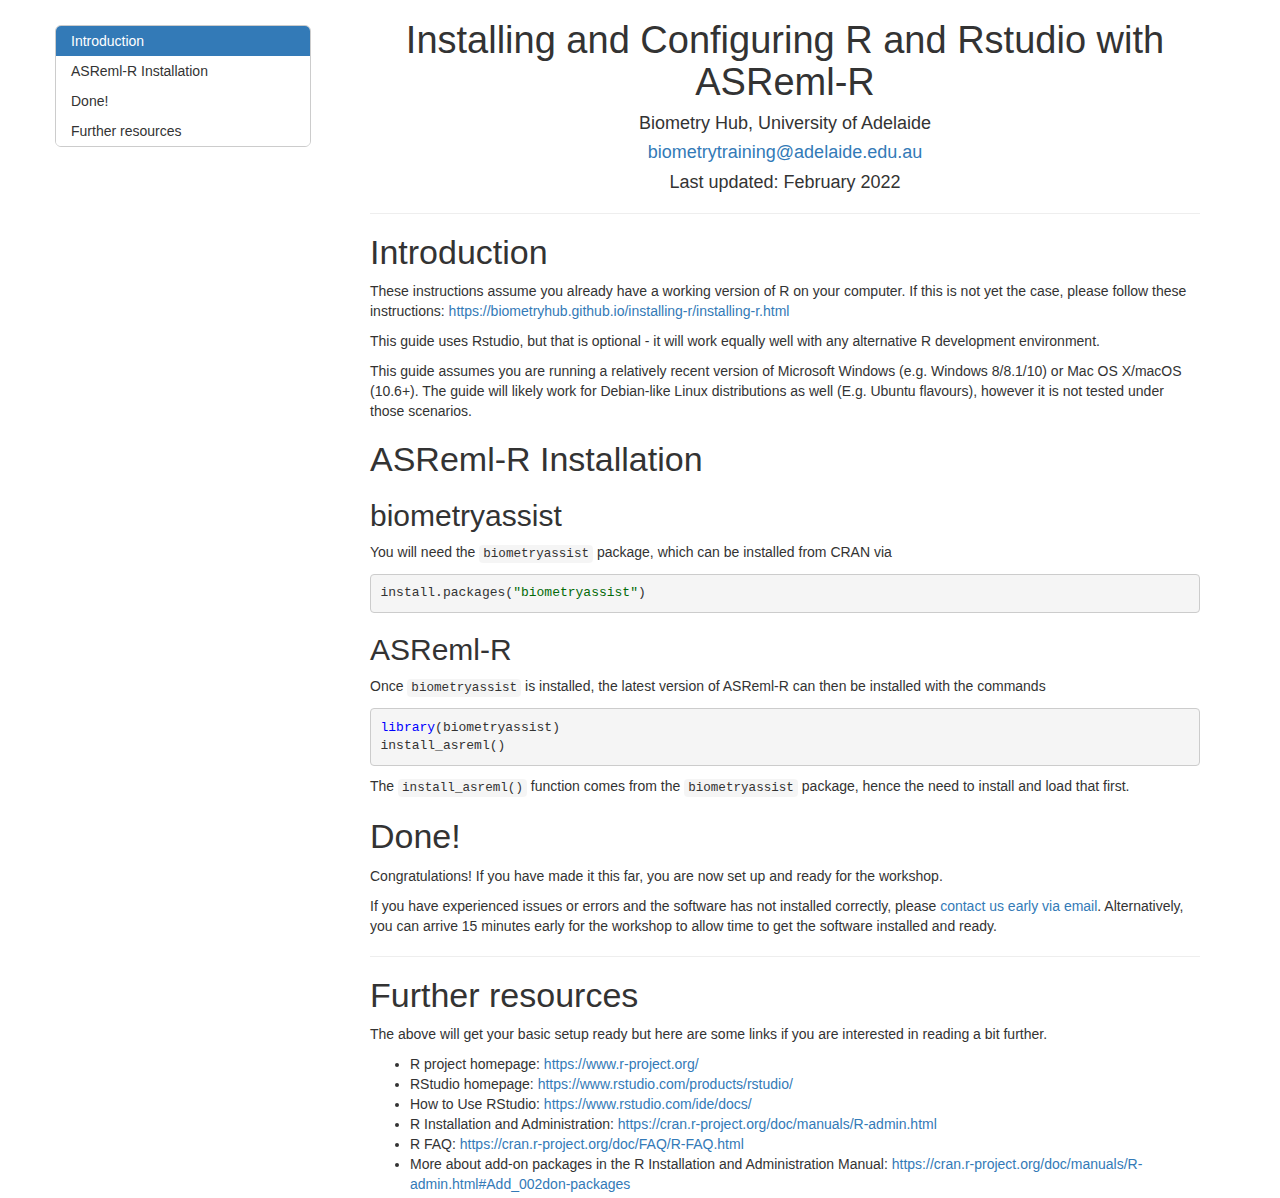
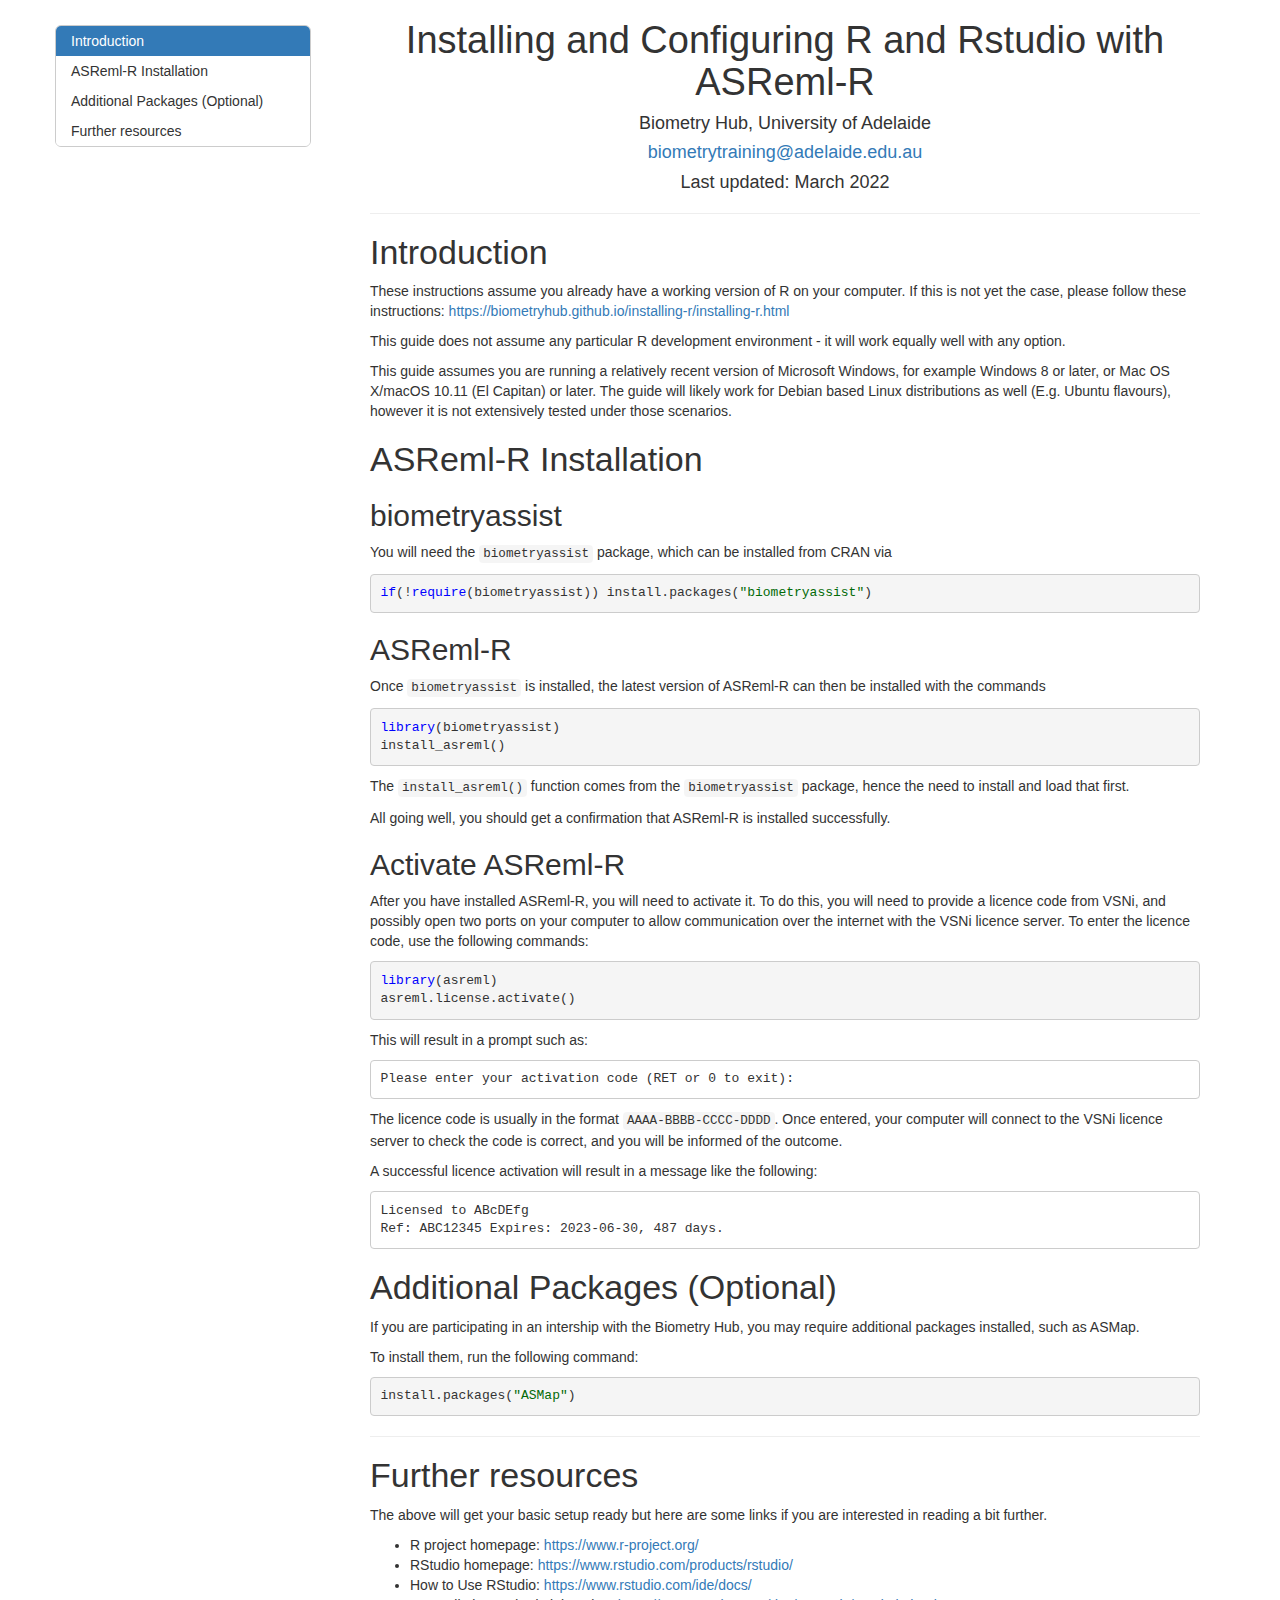
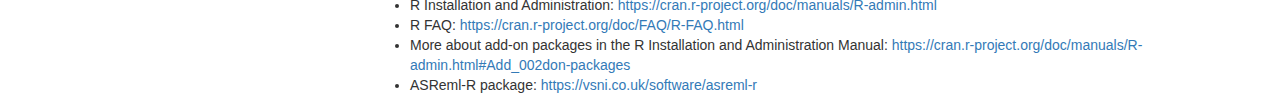
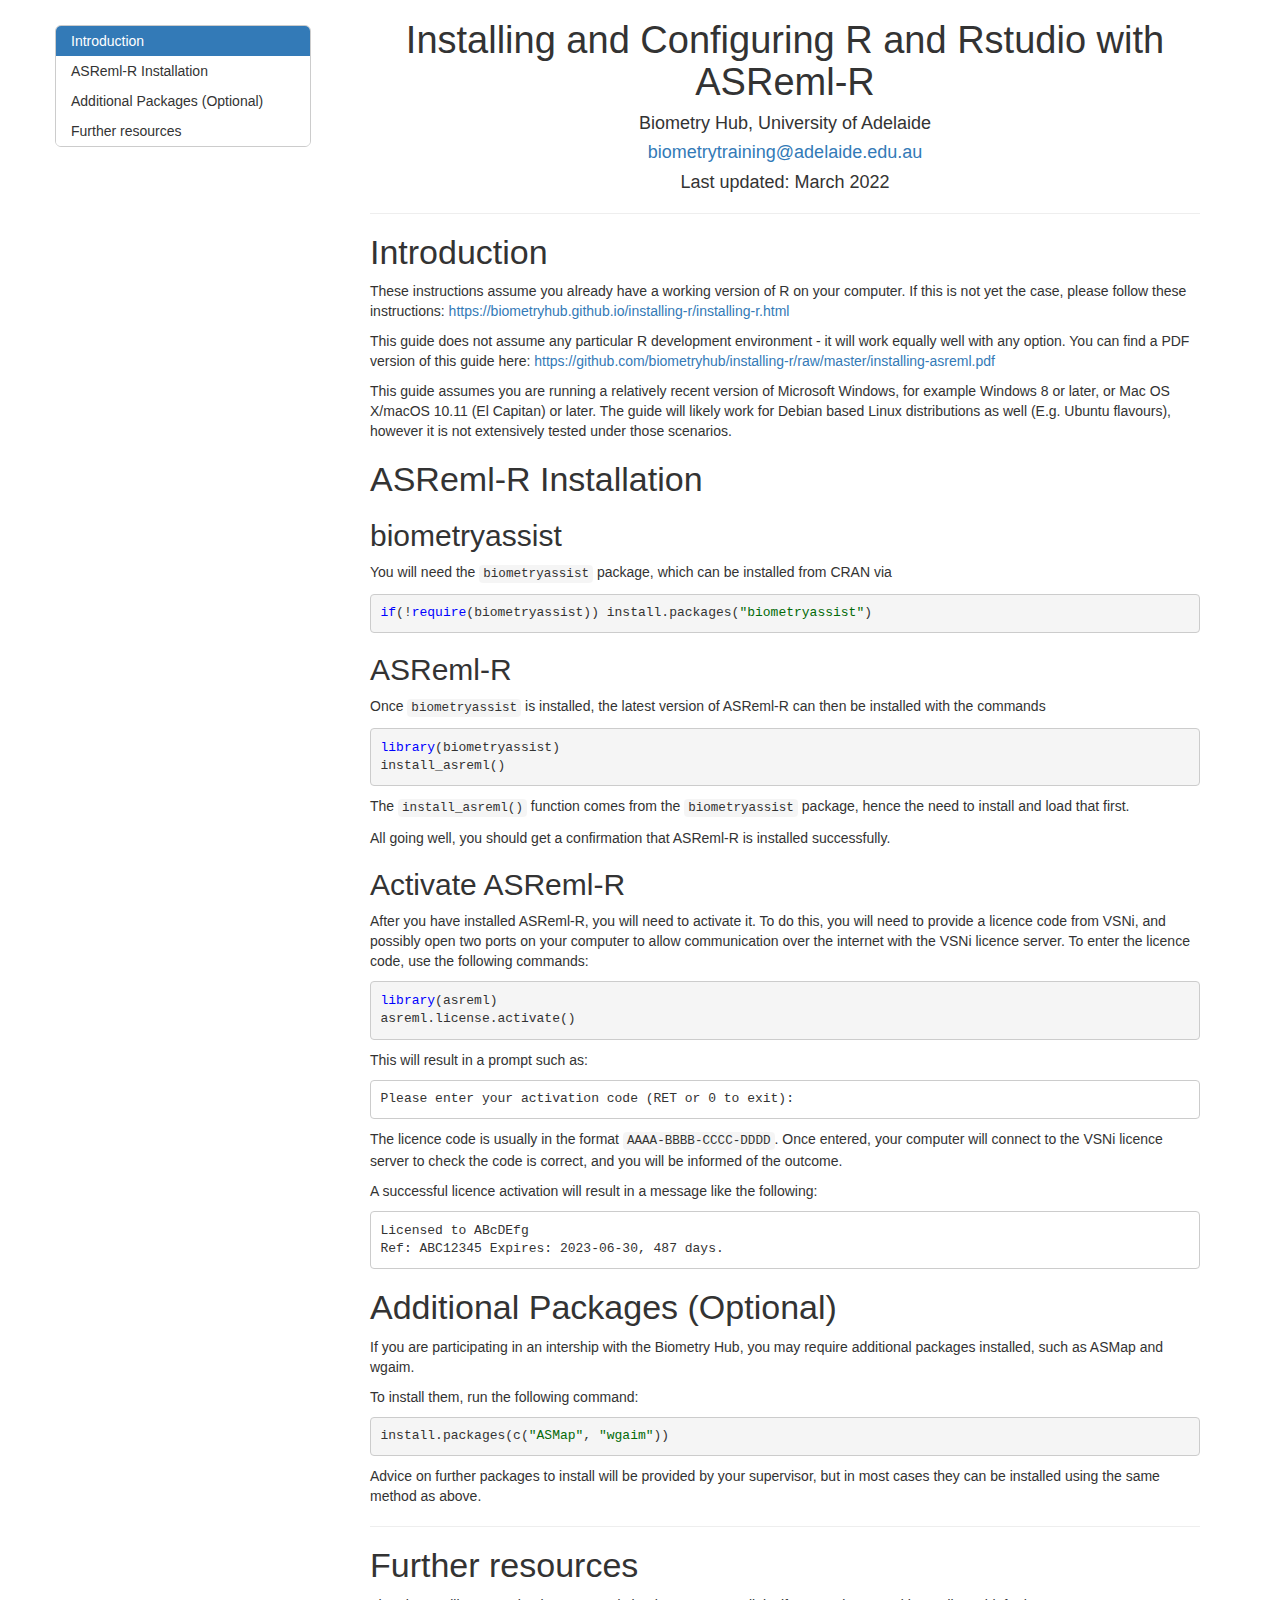
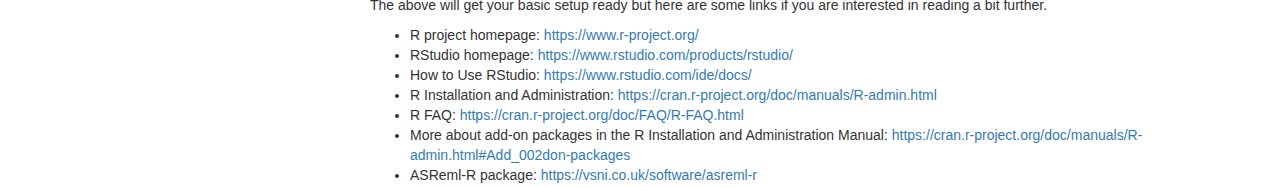
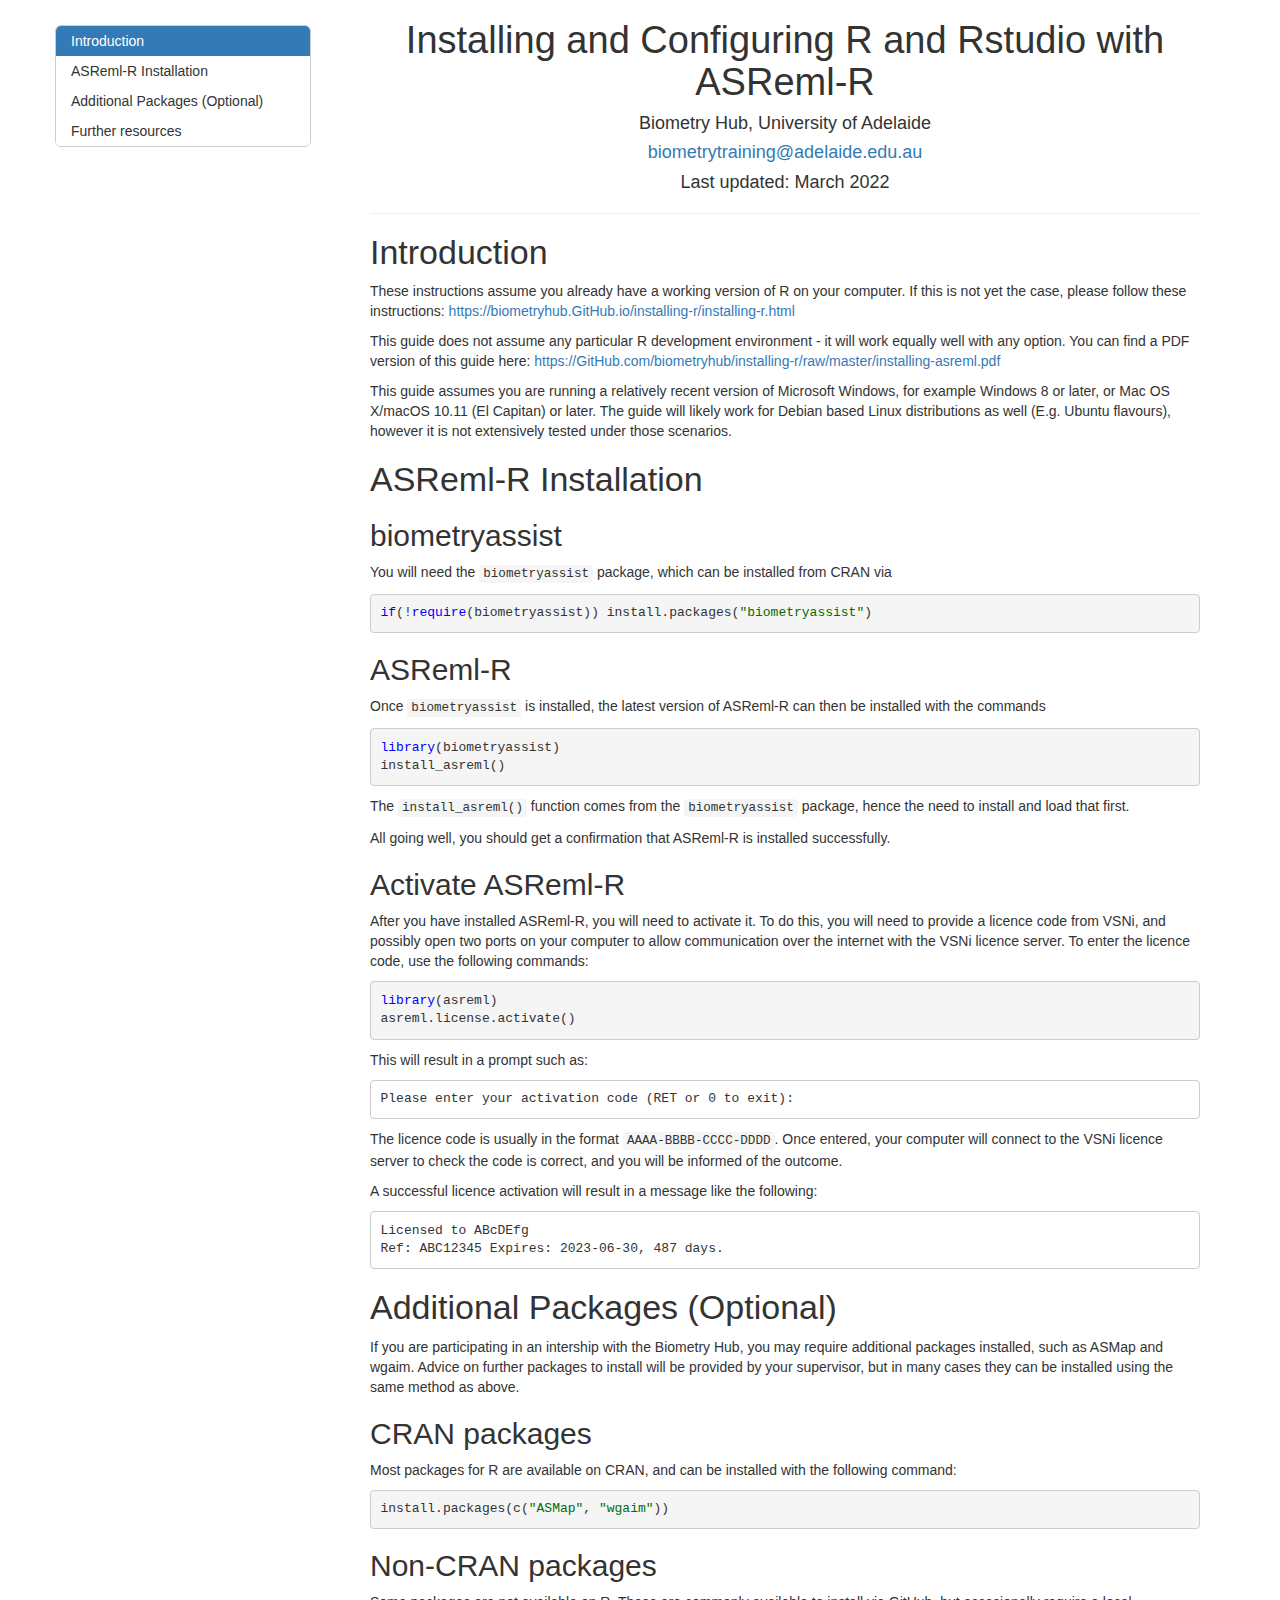
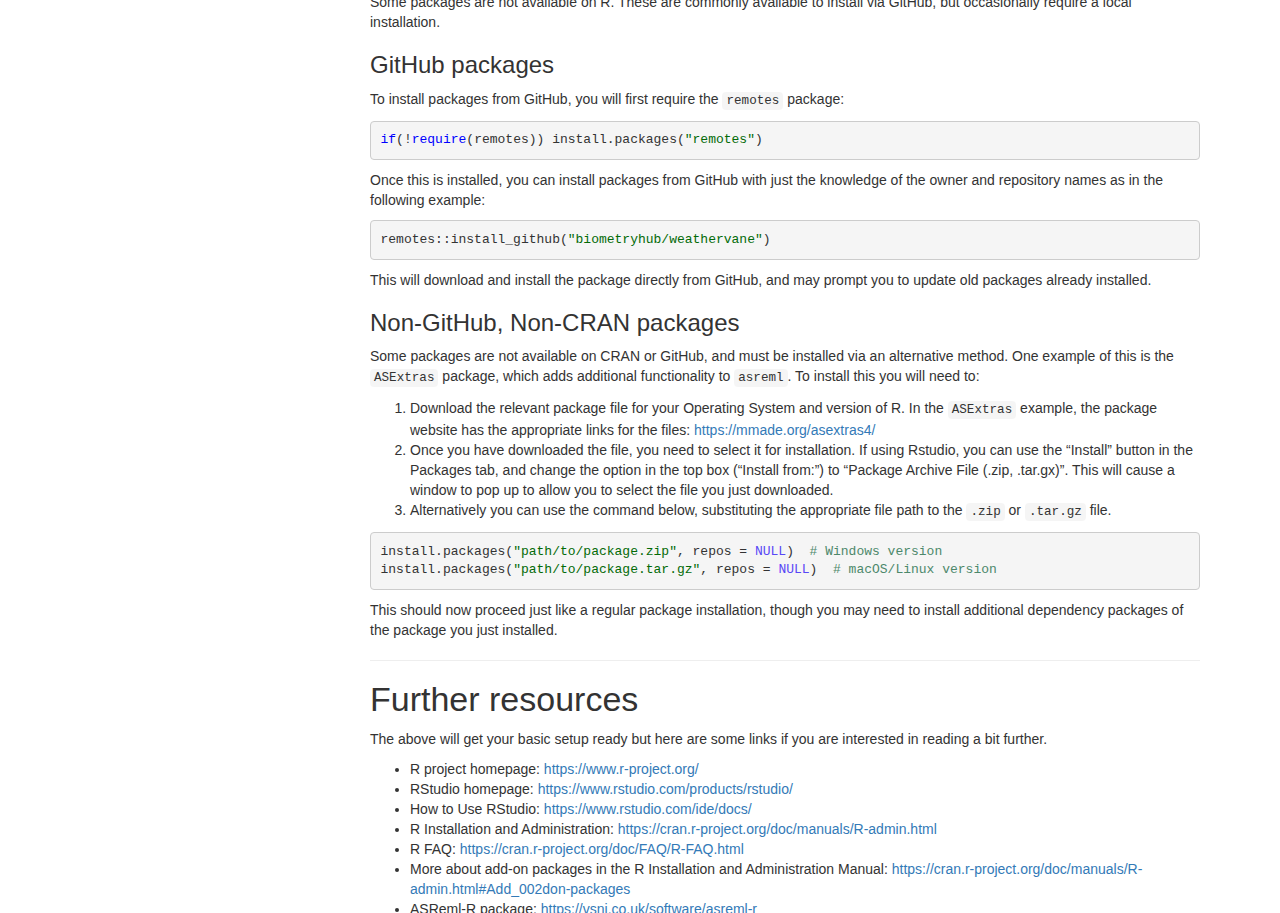
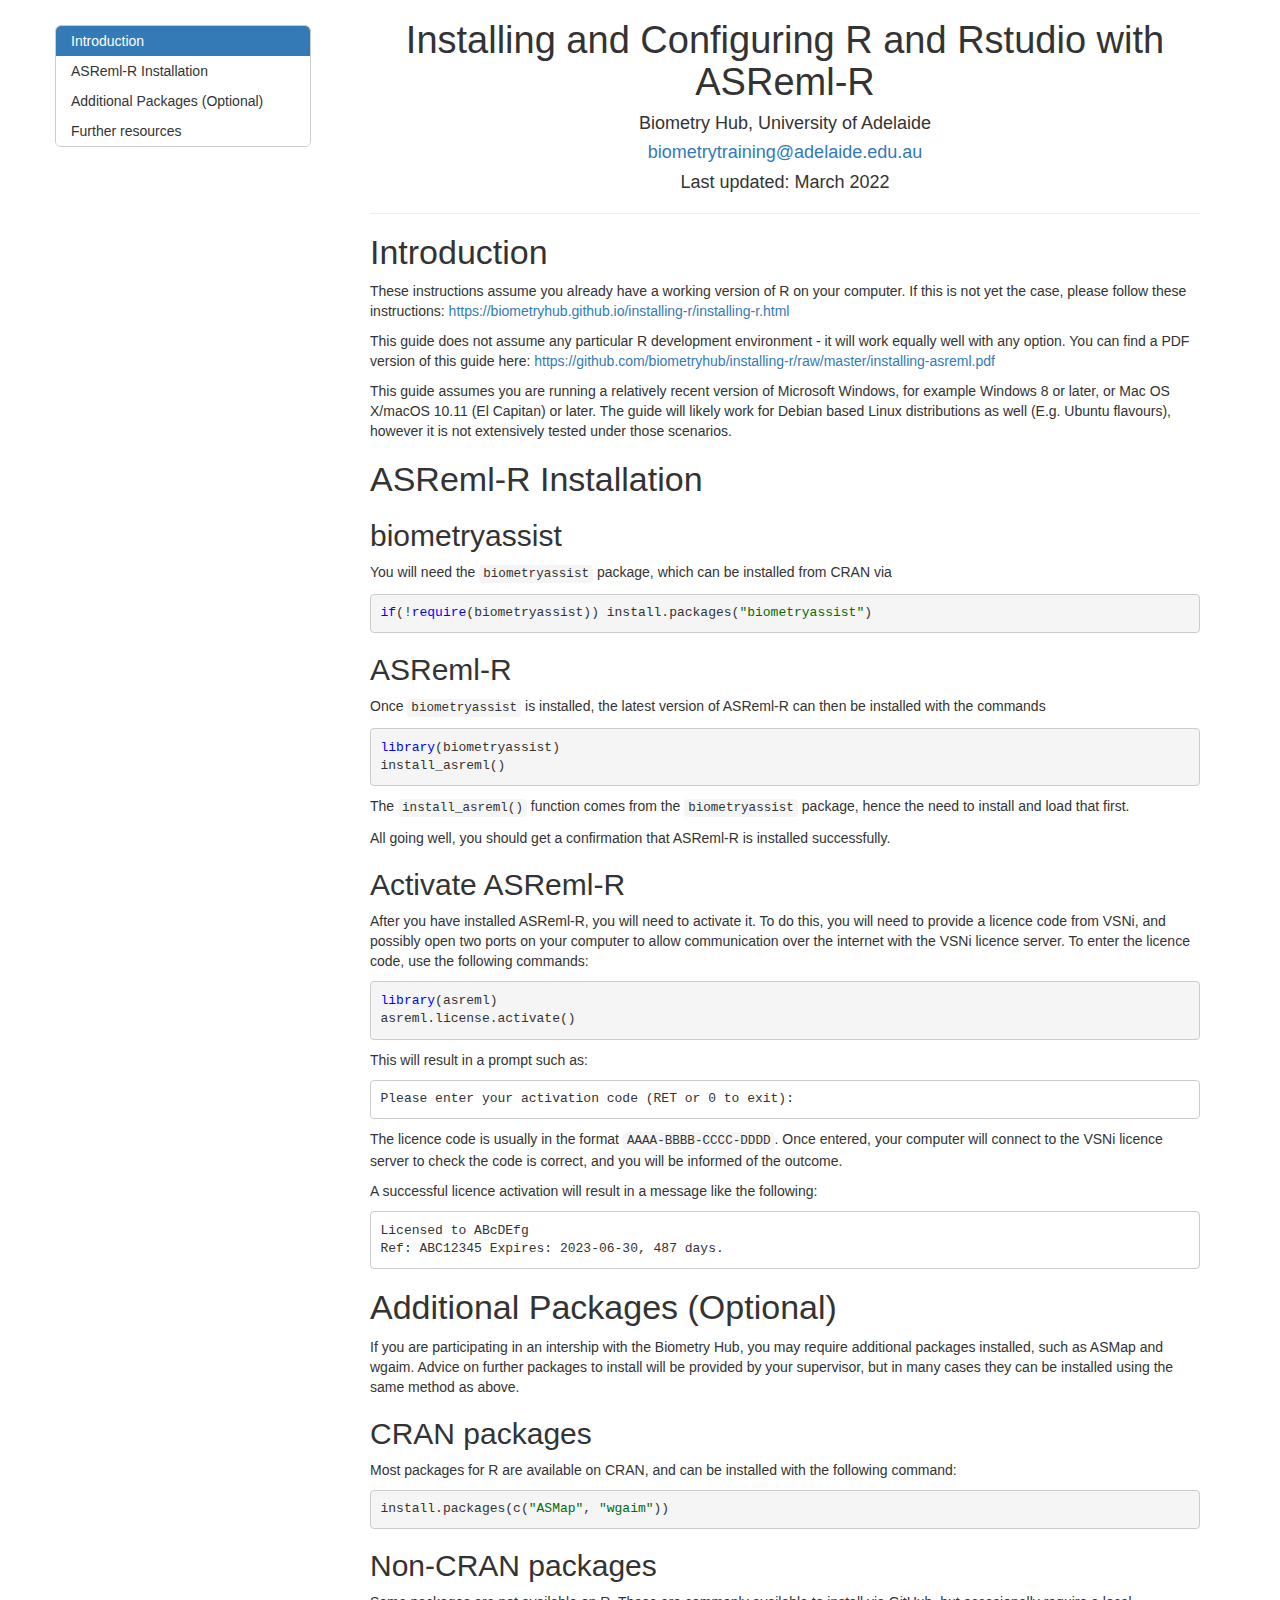
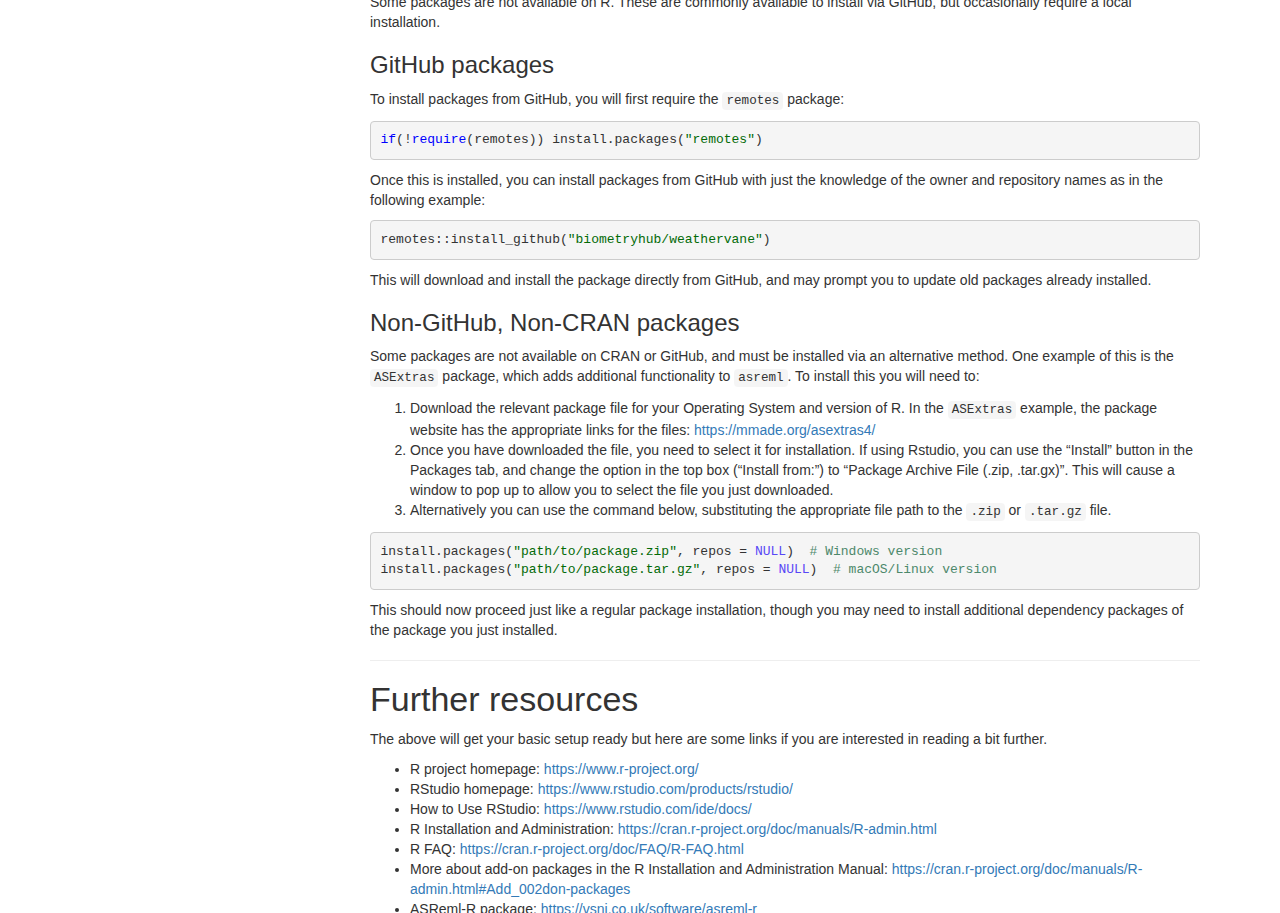
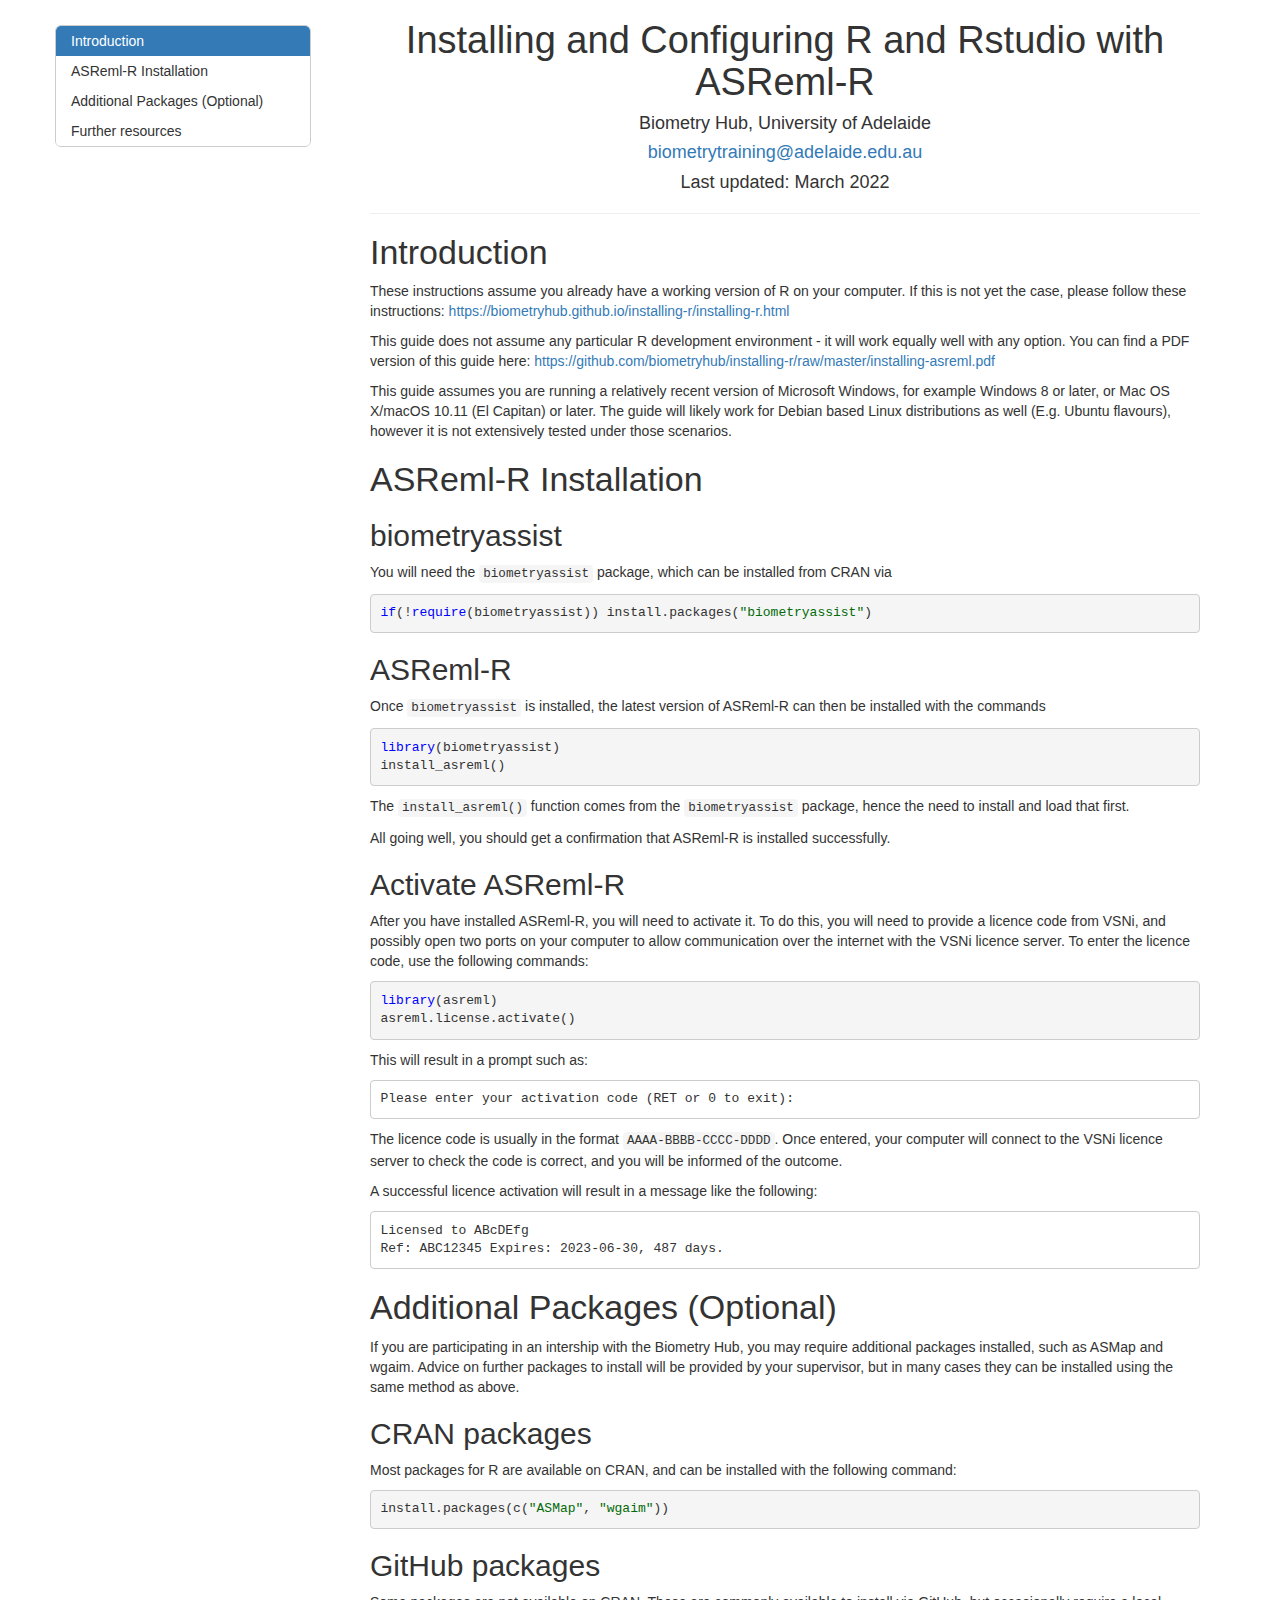
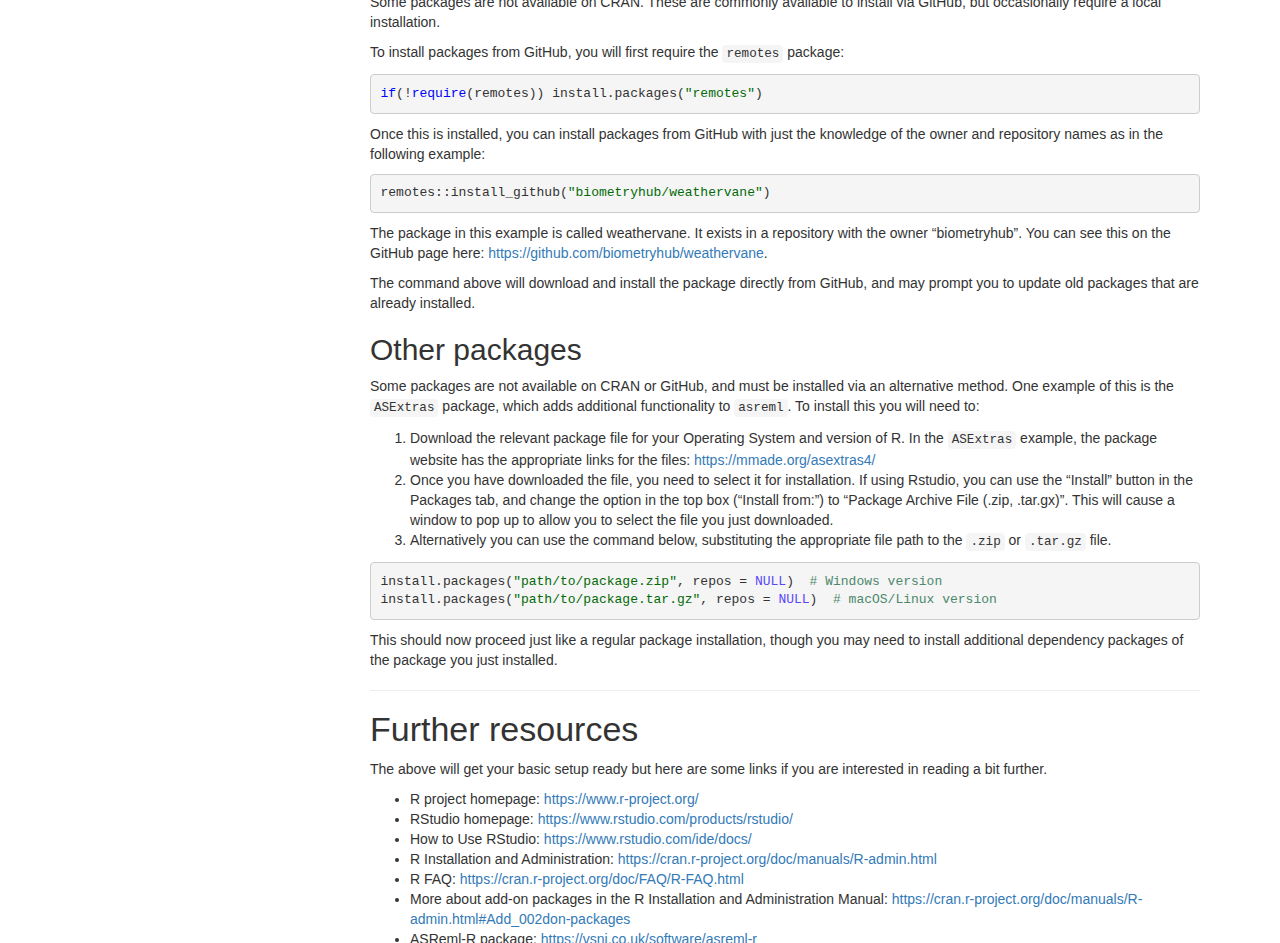
